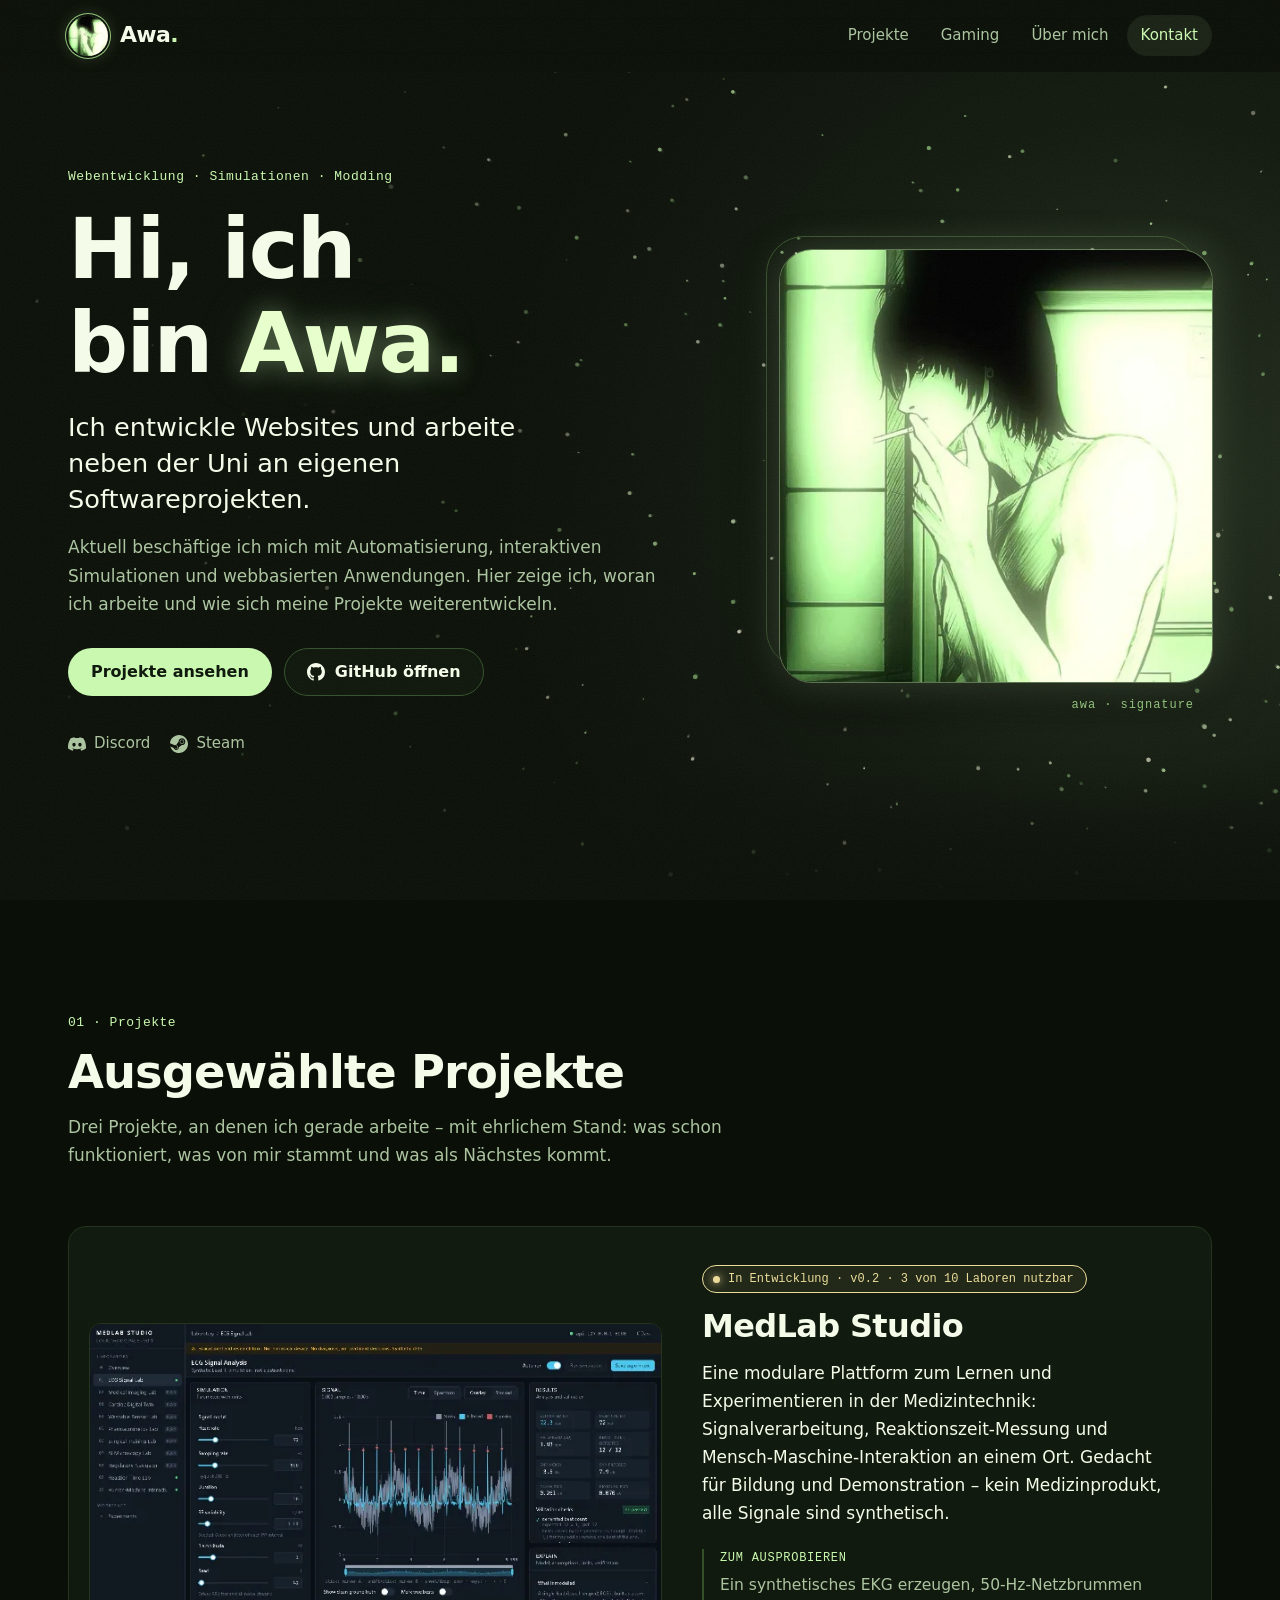
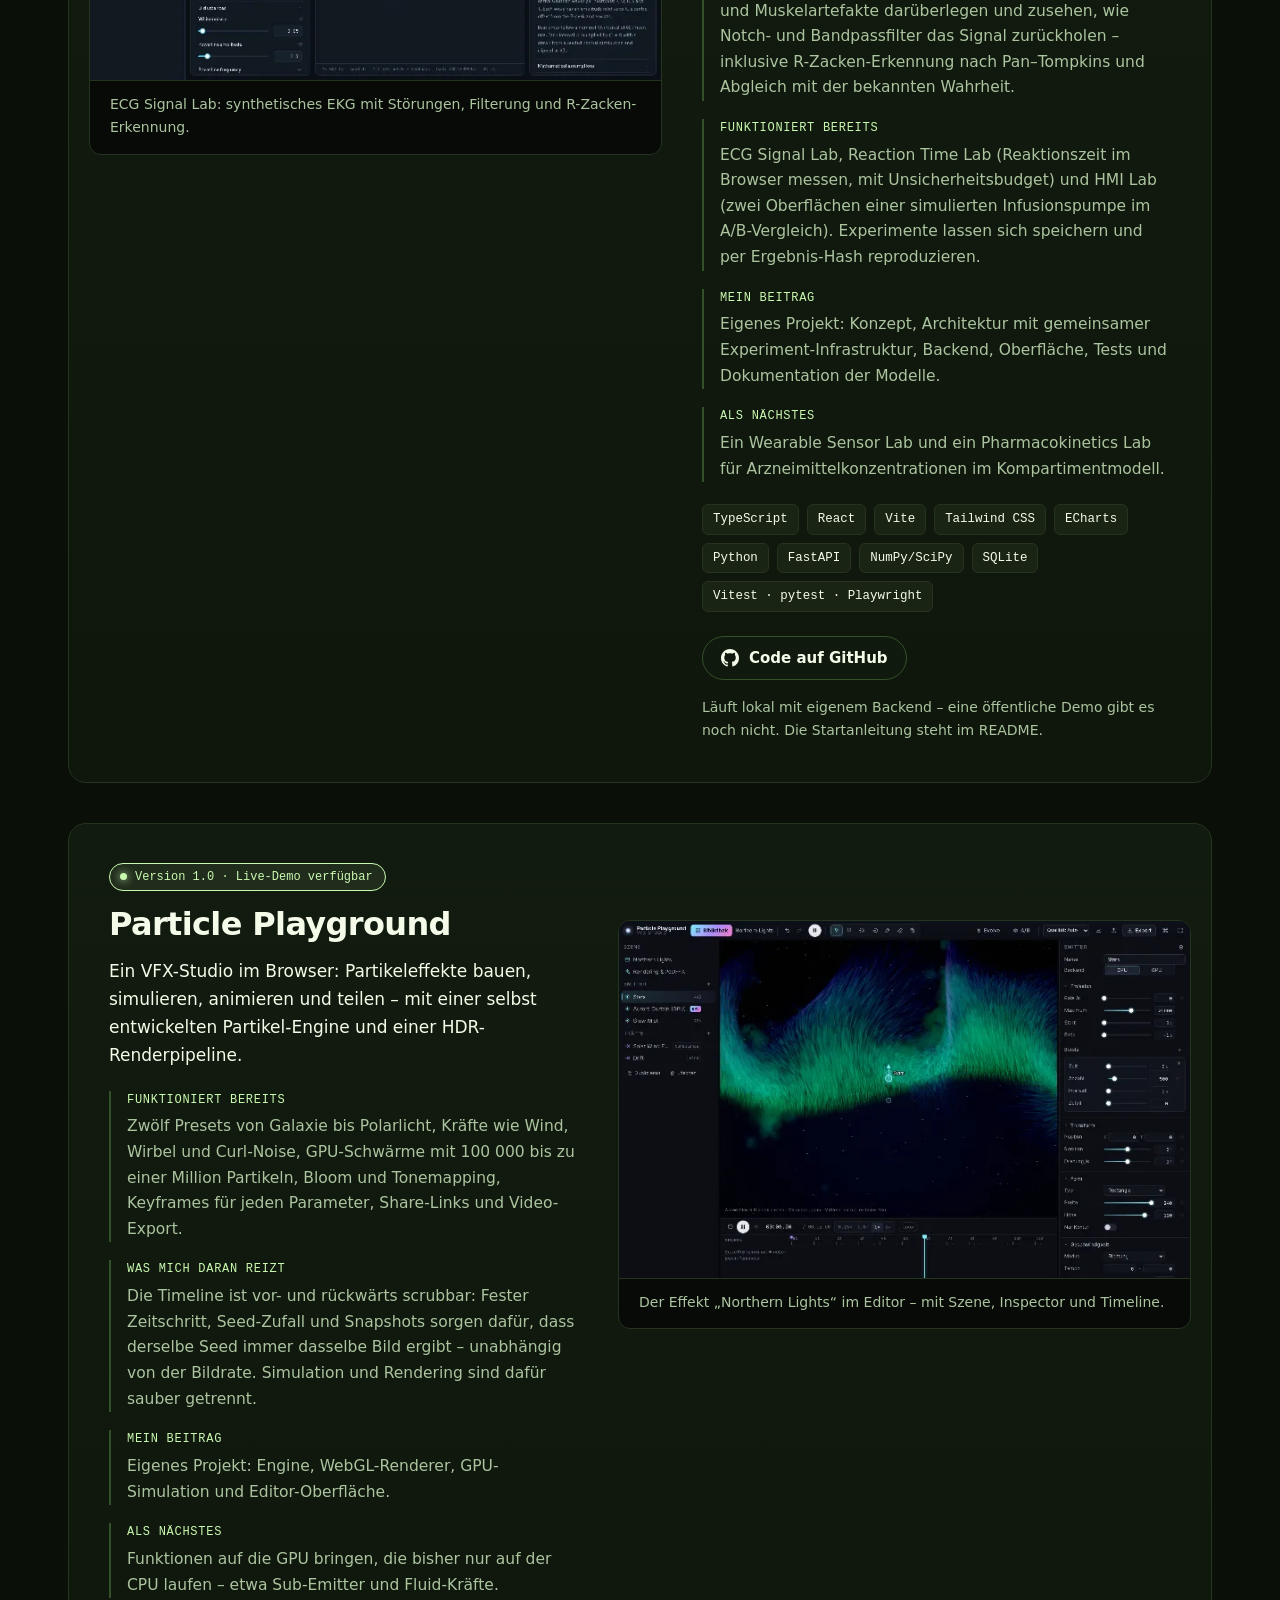
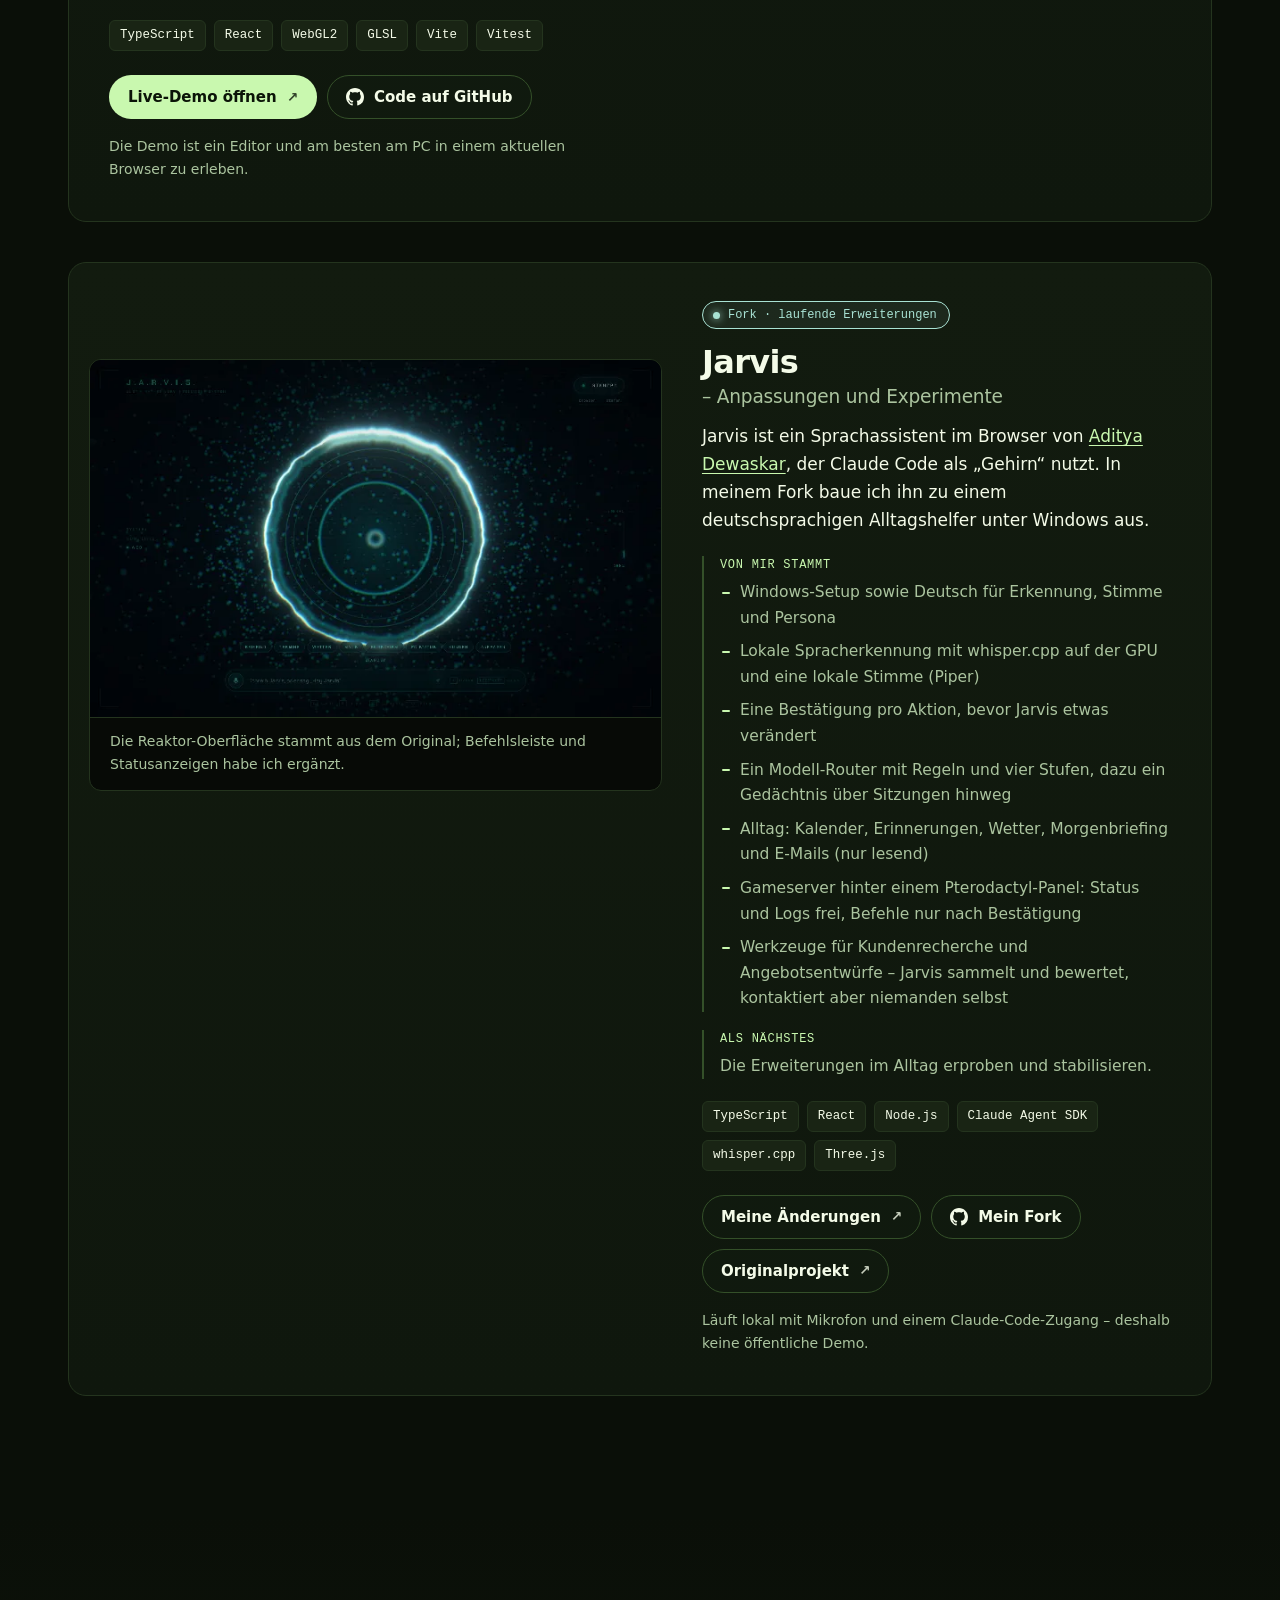
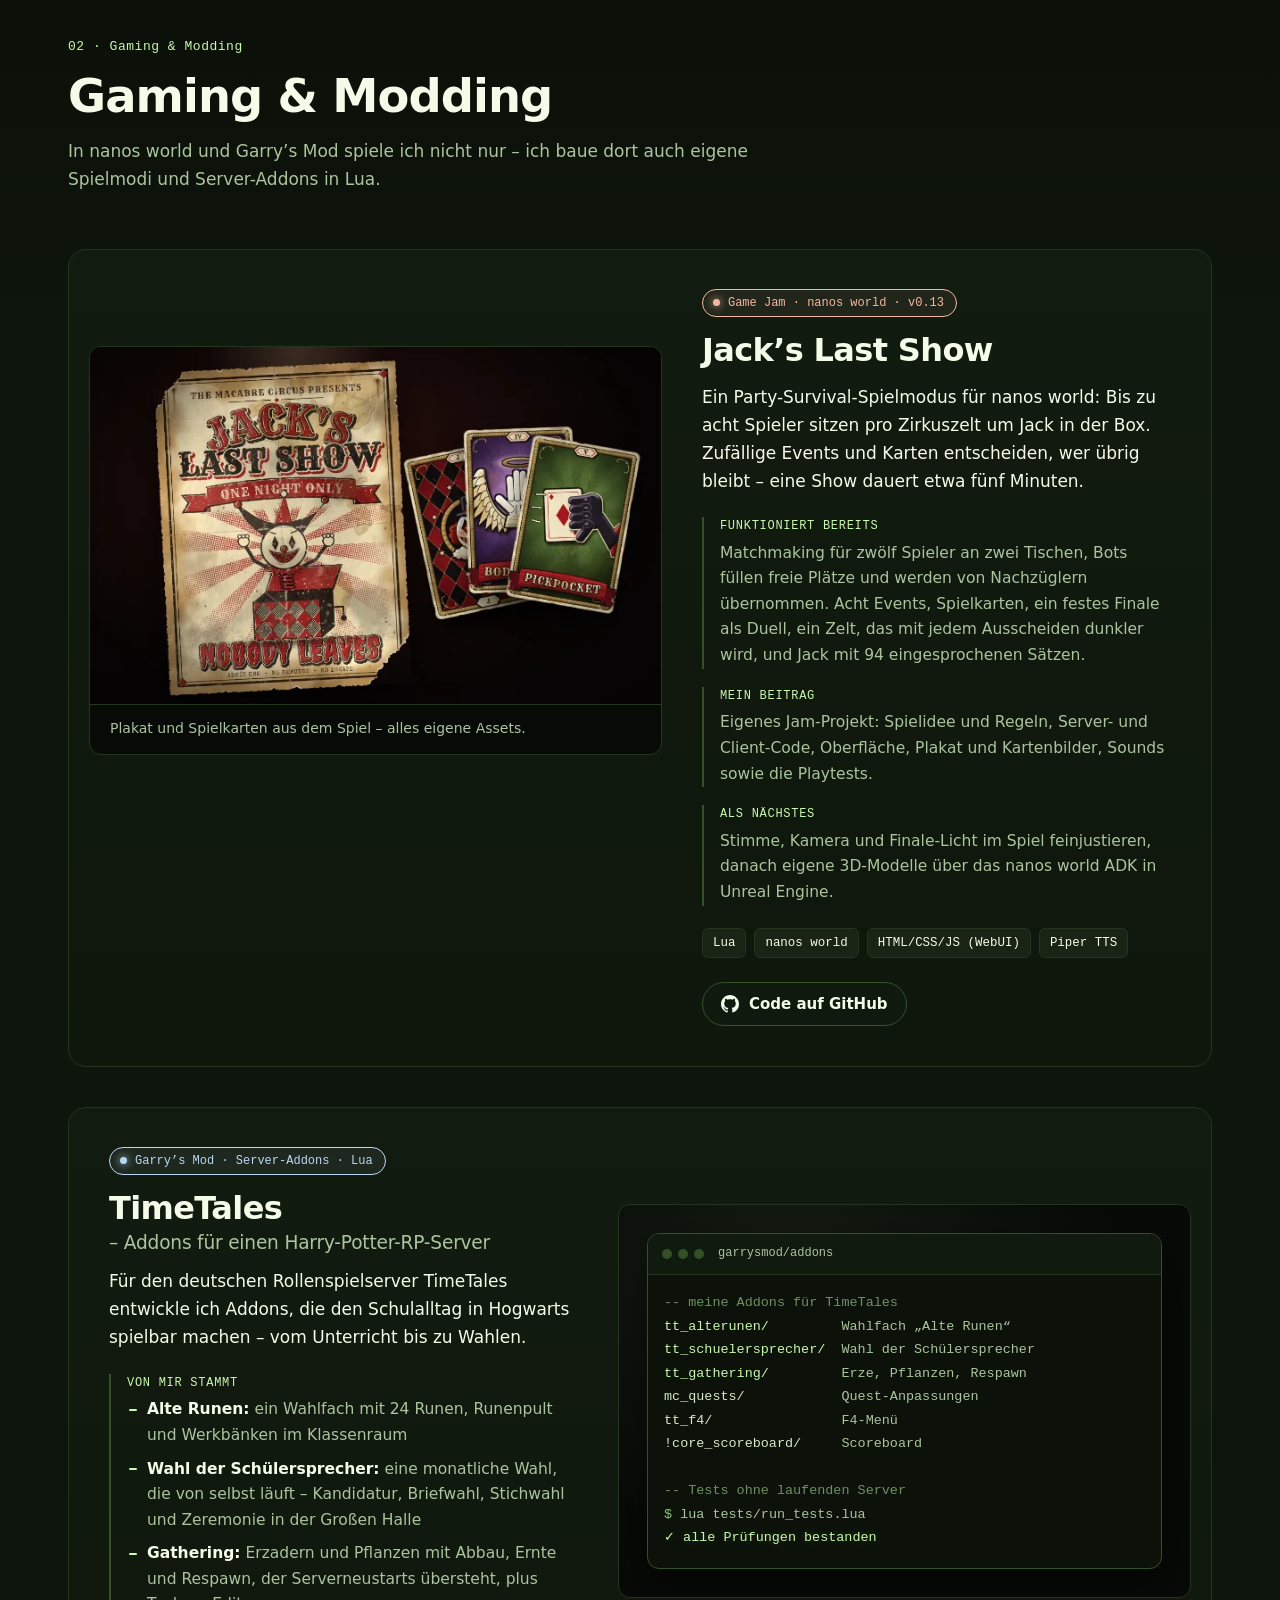
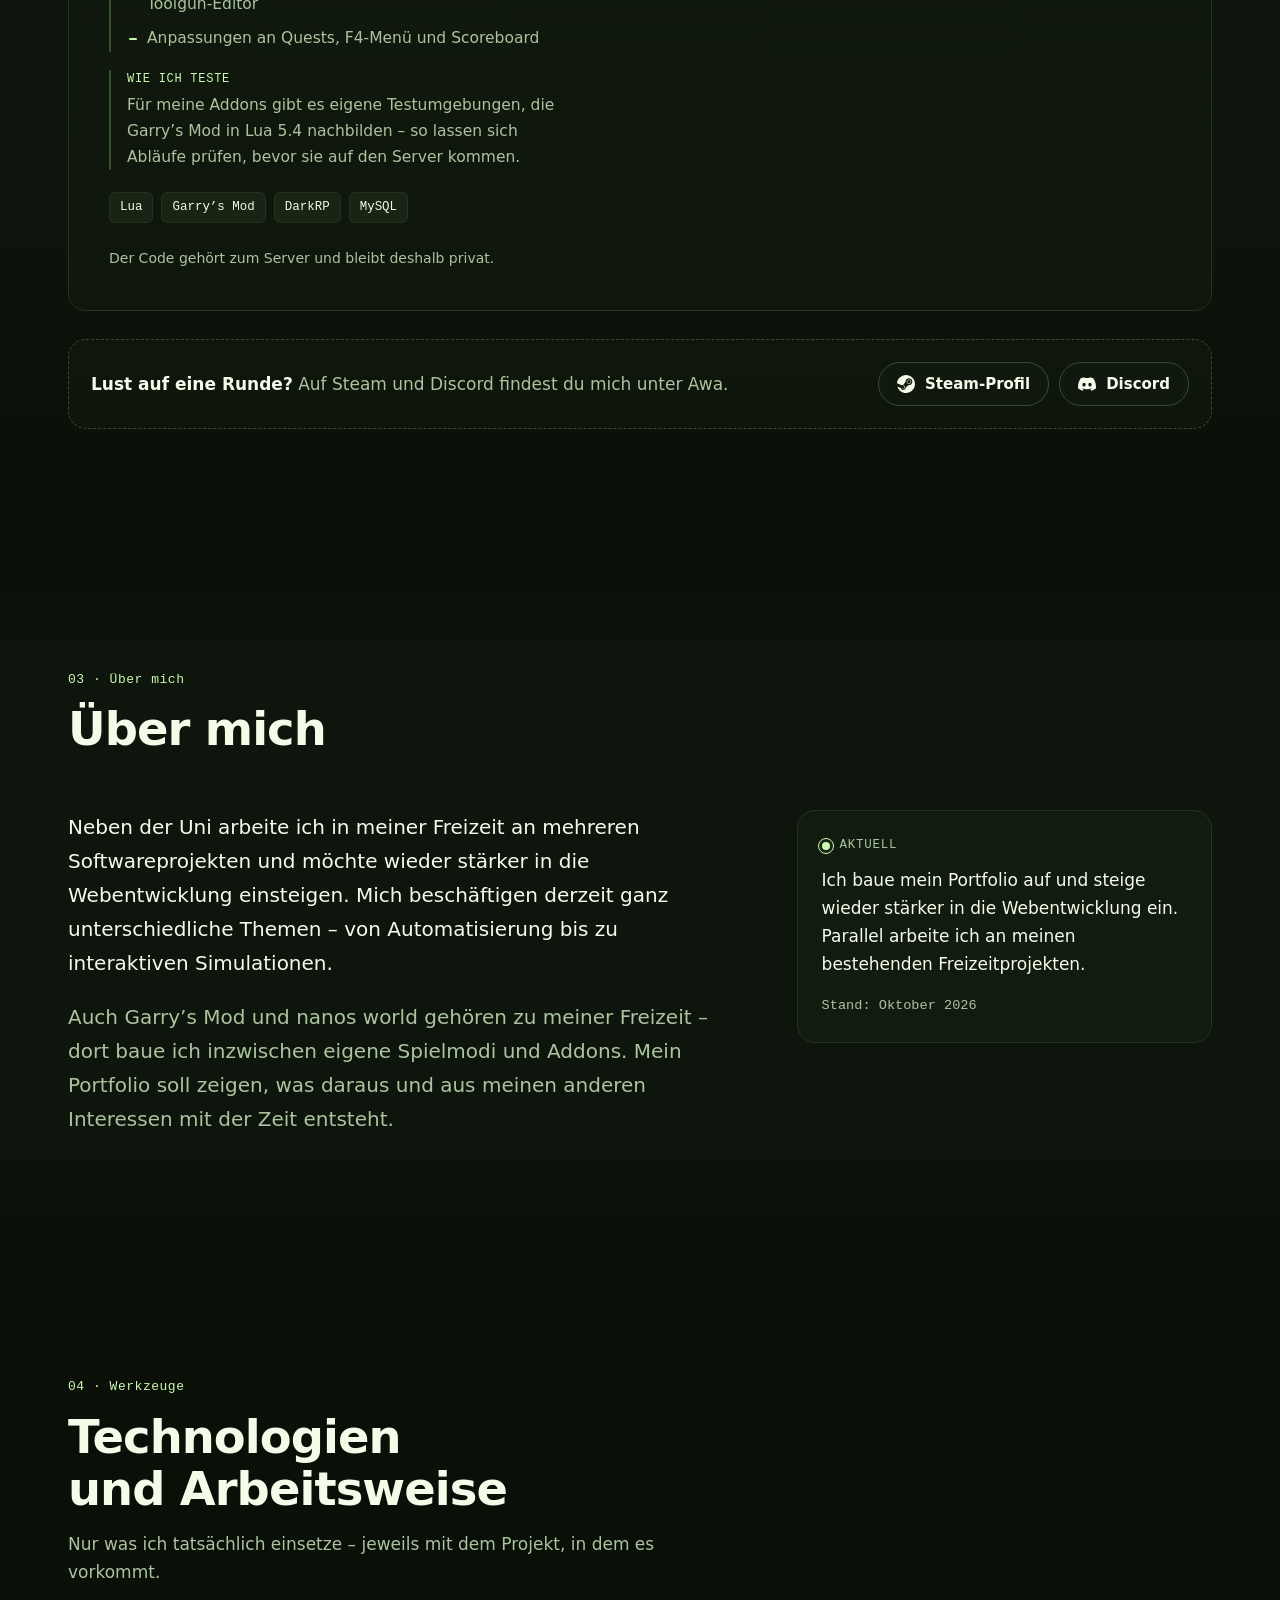
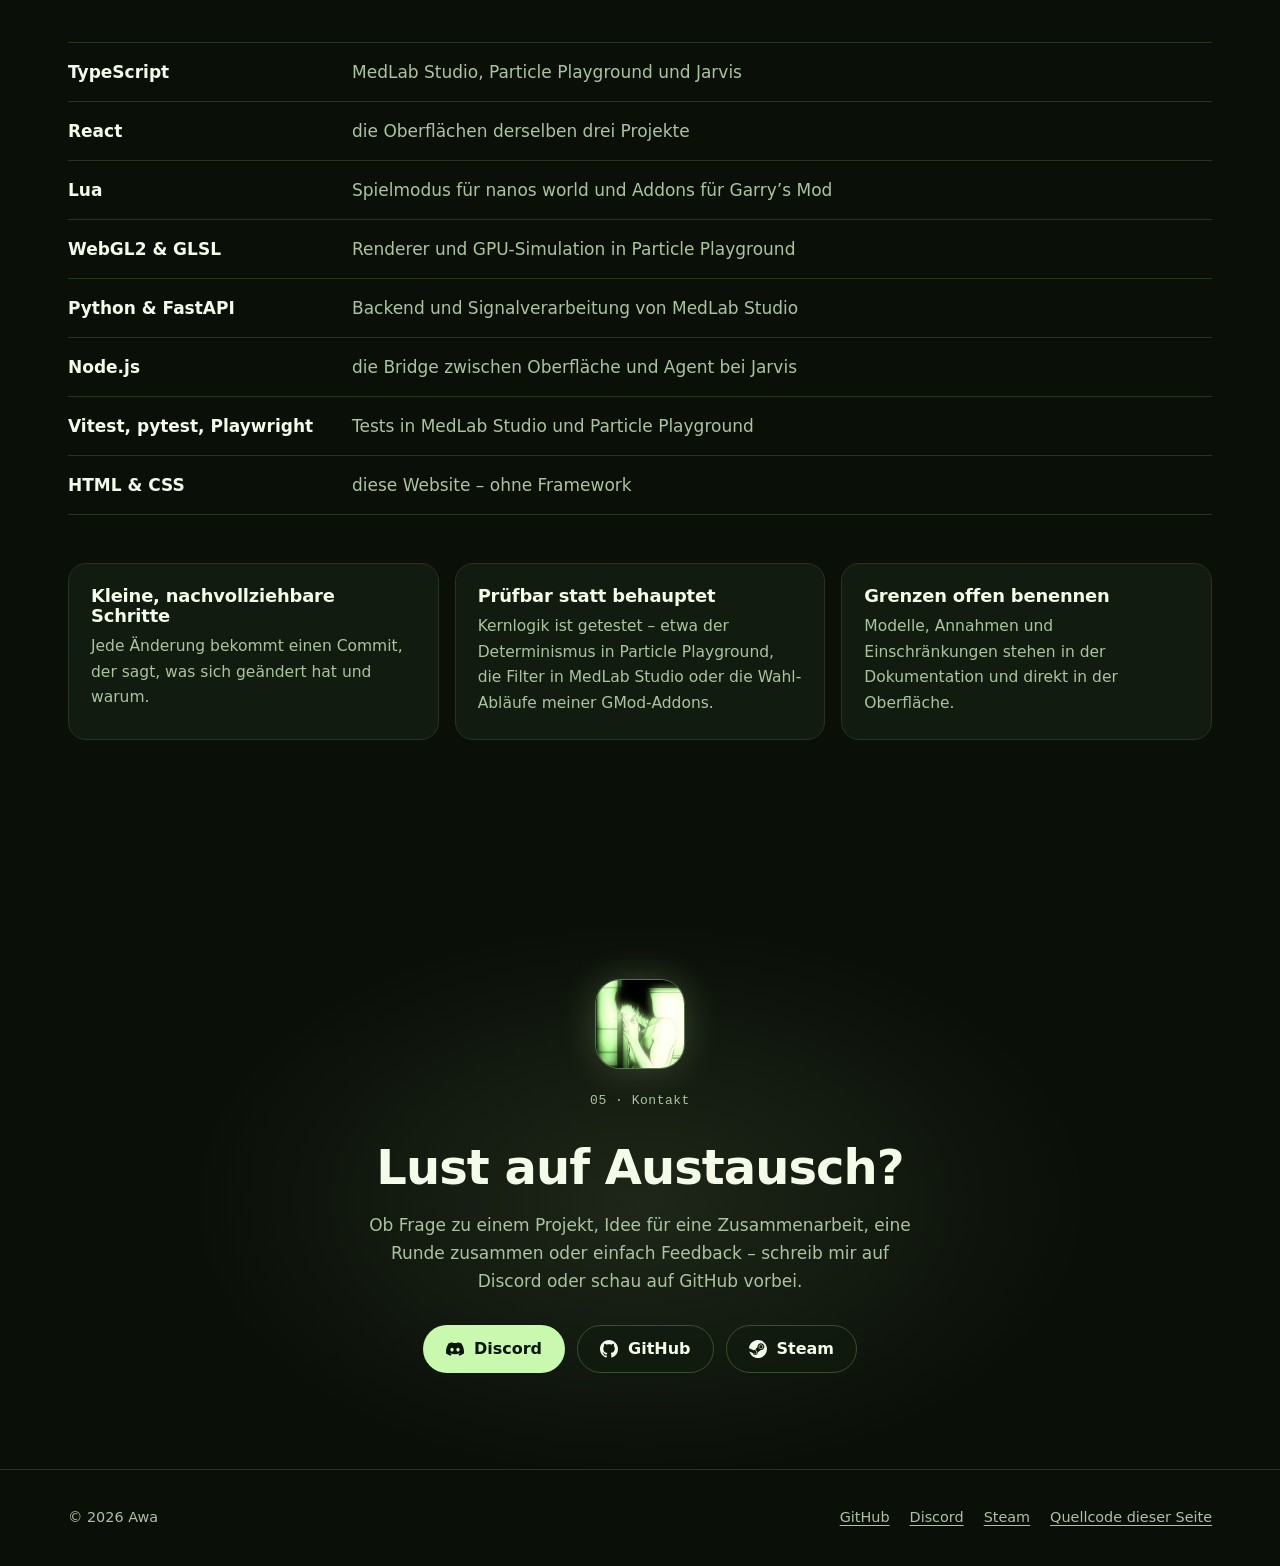
==== index.html @ c4635e38 "Signature look, gaming section, Discord and Steam, better phone layout - Colors taken from the signa" ====
<!doctype html>
<html lang="de">
<head>
  <meta charset="utf-8">
  <meta name="viewport" content="width=device-width, initial-scale=1, viewport-fit=cover">
  <title>Awa – Webentwicklung, Softwareprojekte und Modding</title>
  <meta name="description" content="Portfolio von Awa: Webentwicklung und eigene Softwareprojekte neben der Uni – MedLab Studio, Particle Playground, Jarvis sowie Spielmodi und Addons für nanos world und Garry’s Mod.">
  <meta name="theme-color" content="#0a0f08">
  <meta name="color-scheme" content="dark">
  <link rel="canonical" href="https://awa0174.github.io/">
  <link rel="icon" href="assets/img/favicon-64.png" type="image/png">
  <link rel="apple-touch-icon" href="assets/img/apple-touch-icon.png">

  <meta property="og:type" content="website">
  <meta property="og:locale" content="de_DE">
  <meta property="og:site_name" content="Awa">
  <meta property="og:title" content="Awa – Webentwicklung, Softwareprojekte und Modding">
  <meta property="og:description" content="Woran ich arbeite und wie sich meine Projekte weiterentwickeln: MedLab Studio, Particle Playground, Jarvis und eigene Spielmodi.">
  <meta property="og:url" content="https://awa0174.github.io/">
  <meta property="og:image" content="https://awa0174.github.io/assets/img/og-image.png">
  <meta property="og:image:width" content="1200">
  <meta property="og:image:height" content="630">
  <meta property="og:image:alt" content="Awas Signaturbild in hellem Grün neben der Wortmarke „Awa.“">
  <meta name="twitter:card" content="summary_large_image">

  <link rel="preload" as="image" href="assets/img/awa-480.webp" type="image/webp">
  <link rel="stylesheet" href="css/style.css">
  <script>document.documentElement.classList.add('js')</script>
  <script src="js/main.js" defer></script>
</head>
<body>
  <a class="skip-link" href="#inhalt">Zum Inhalt springen</a>

  <!-- Wiederverwendete Symbole -->
  <svg width="0" height="0" style="position:absolute" aria-hidden="true">
    <symbol id="i-github" viewBox="0 0 16 16"><path fill="currentColor" d="M8 0C3.58 0 0 3.58 0 8c0 3.54 2.29 6.53 5.47 7.59.4.07.55-.17.55-.38 0-.19-.01-.82-.01-1.49-2.01.37-2.53-.49-2.69-.94-.09-.23-.48-.94-.82-1.13-.28-.15-.68-.52-.01-.53.63-.01 1.08.58 1.23.82.72 1.21 1.87.87 2.33.66.07-.52.28-.87.51-1.07-1.78-.2-3.64-.89-3.64-3.95 0-.87.31-1.59.82-2.15-.08-.2-.36-1.02.08-2.12 0 0 .67-.21 2.2.82.64-.18 1.32-.27 2-.27.68 0 1.36.09 2 .27 1.53-1.04 2.2-.82 2.2-.82.44 1.1.16 1.92.08 2.12.51.56.82 1.27.82 2.15 0 3.07-1.87 3.75-3.65 3.95.29.25.54.73.54 1.48 0 1.07-.01 1.93-.01 2.2 0 .21.15.46.55.38A8.01 8.01 0 0 0 16 8c0-4.42-3.58-8-8-8Z"/></symbol>
    <symbol id="i-discord" viewBox="0 0 24 24"><path fill="currentColor" d="M20.317 4.37a19.79 19.79 0 0 0-4.885-1.515.074.074 0 0 0-.079.037c-.21.375-.444.865-.608 1.25a18.27 18.27 0 0 0-5.487 0 12.64 12.64 0 0 0-.617-1.25.077.077 0 0 0-.079-.037A19.74 19.74 0 0 0 3.677 4.37a.07.07 0 0 0-.032.027C.533 9.046-.32 13.58.099 18.057a.082.082 0 0 0 .031.057 19.9 19.9 0 0 0 5.993 3.03.078.078 0 0 0 .084-.028c.462-.63.874-1.295 1.226-1.994a.076.076 0 0 0-.041-.106 13.1 13.1 0 0 1-1.872-.892.077.077 0 0 1-.008-.128c.126-.094.252-.192.372-.291a.074.074 0 0 1 .078-.01c3.928 1.793 8.18 1.793 12.062 0a.074.074 0 0 1 .078.01c.12.098.246.198.373.292a.077.077 0 0 1-.006.127 12.3 12.3 0 0 1-1.873.892.077.077 0 0 0-.041.107c.36.698.772 1.362 1.225 1.993a.076.076 0 0 0 .084.028 19.84 19.84 0 0 0 6.002-3.03.077.077 0 0 0 .032-.054c.5-5.177-.838-9.674-3.549-13.66a.061.061 0 0 0-.031-.03ZM8.02 15.33c-1.183 0-2.157-1.085-2.157-2.419 0-1.333.956-2.419 2.157-2.419 1.21 0 2.176 1.096 2.157 2.42 0 1.333-.956 2.418-2.157 2.418Zm7.975 0c-1.183 0-2.157-1.085-2.157-2.419 0-1.333.955-2.419 2.157-2.419 1.21 0 2.176 1.096 2.157 2.42 0 1.333-.946 2.418-2.157 2.418Z"/></symbol>
    <symbol id="i-steam" viewBox="0 0 24 24"><path fill="currentColor" d="M11.979 0C5.678 0 .511 4.86.022 11.037l6.432 2.658a3.387 3.387 0 0 1 1.912-.59c.063 0 .125.004.188.006l2.861-4.142V8.91c0-2.495 2.028-4.524 4.524-4.524 2.494 0 4.524 2.031 4.524 4.527s-2.03 4.525-4.524 4.525h-.105l-4.076 2.911c0 .052.004.105.004.159 0 1.875-1.515 3.396-3.39 3.396-1.635 0-3.016-1.173-3.331-2.727L.436 15.27C1.862 20.307 6.486 24 11.979 24c6.627 0 11.999-5.373 11.999-12S18.605 0 11.979 0ZM7.54 18.21l-1.473-.61c.262.543.714.999 1.314 1.25 1.297.539 2.793-.076 3.332-1.375.263-.63.264-1.319.005-1.949s-.75-1.121-1.377-1.383c-.624-.26-1.29-.249-1.878-.03l1.523.63c.956.4 1.409 1.5 1.009 2.455-.397.957-1.497 1.41-2.454 1.012H7.54Zm11.415-9.303c0-1.662-1.353-3.015-3.015-3.015-1.665 0-3.015 1.353-3.015 3.015 0 1.665 1.35 3.015 3.015 3.015 1.663 0 3.015-1.35 3.015-3.015Zm-5.273-.005c0-1.252 1.013-2.266 2.265-2.266 1.249 0 2.266 1.014 2.266 2.266 0 1.251-1.017 2.265-2.266 2.265-1.253 0-2.265-1.014-2.265-2.265Z"/></symbol>
  </svg>

  <header class="site-header">
    <div class="container site-header__inner">
      <a class="brand" href="#top" aria-label="Awa – zum Seitenanfang">
        <img class="brand__avatar" src="assets/img/awa-96.webp" width="40" height="40" alt="">
        <span class="brand__name">Awa<span class="dot" aria-hidden="true">.</span></span>
      </a>
      <button class="nav-toggle" type="button" aria-expanded="false" aria-controls="hauptnavigation">
        <span class="nav-toggle__bars" aria-hidden="true"></span>
        <span class="nav-toggle__label">Menü</span>
      </button>
      <nav id="hauptnavigation" class="site-nav" aria-label="Hauptnavigation">
        <ul class="nav">
          <li><a href="#projekte">Projekte</a></li>
          <li><a href="#gaming">Gaming</a></li>
          <li><a href="#ueber-mich">Über mich</a></li>
          <li><a href="#kontakt">Kontakt</a></li>
        </ul>
      </nav>
    </div>
  </header>

  <main id="inhalt">
    <!-- Einstieg -->
    <section class="hero" id="top" aria-labelledby="hero-title">
      <canvas class="hero__particles" aria-hidden="true"></canvas>
      <div class="container hero__inner">
        <figure class="hero__portrait">
          <img src="assets/img/awa-480.webp"
               srcset="assets/img/awa-192.webp 192w, assets/img/awa-480.webp 480w, assets/img/awa-900.webp 900w"
               sizes="(min-width: 960px) 440px, 120px"
               width="480" height="480" fetchpriority="high"
               alt="Awas Signaturbild: eine gezeichnete Figur mit dunklem Haar in hellem, grünem Licht am Fenster.">
        </figure>
        <div class="hero__copy">
          <p class="eyebrow">Webentwicklung · Simulationen · Modding</p>
          <h1 id="hero-title">Hi, ich bin <span class="glow">Awa.</span></h1>
          <p class="hero__lead">Ich entwickle Websites und arbeite neben der Uni an eigenen Softwareprojekten.</p>
          <p class="hero__text">Aktuell beschäftige ich mich mit Automatisierung, interaktiven Simulationen und webbasierten Anwendungen. Hier zeige ich, woran ich arbeite und wie sich meine Projekte weiterentwickeln.</p>
          <div class="hero__actions">
            <a class="btn btn--primary" href="#projekte">Projekte ansehen</a>
            <a class="btn btn--ghost" href="https://github.com/Awa0174"><svg class="icon" aria-hidden="true"><use href="#i-github"/></svg>GitHub öffnen</a>
          </div>
          <ul class="socials" aria-label="Awa im Netz">
            <li><a href="https://discord.com/users/972555021814202468"><svg class="icon" aria-hidden="true"><use href="#i-discord"/></svg>Discord</a></li>
            <li><a href="https://steamcommunity.com/id/-Awa/"><svg class="icon" aria-hidden="true"><use href="#i-steam"/></svg>Steam</a></li>
          </ul>
        </div>
      </div>
    </section>

    <!-- Ausgewählte Projekte
         Jedes Projekt ist ein <article class="project">-Block mit gleichem Aufbau:
         Bild, Status, Name, Kurzbeschreibung, Details (dl), Technologien, Links.
         Für ein neues Projekt einen Block kopieren und die Inhalte ersetzen. -->
    <section class="section" id="projekte" aria-labelledby="projekte-title">
      <div class="container">
        <header class="section__head">
          <p class="eyebrow">01 · Projekte</p>
          <h2 id="projekte-title">Ausgewählte Projekte</h2>
          <p class="section__intro">Drei Projekte, an denen ich gerade arbeite – mit ehrlichem Stand: was schon funktioniert, was von mir stammt und was als Nächstes kommt.</p>
        </header>

        <div class="projects">
          <!-- MedLab Studio -->
          <article class="project reveal" id="medlab-studio" aria-labelledby="p-medlab">
            <figure class="project__media">
              <img src="assets/img/medlab-ecg-1200.webp"
                   srcset="assets/img/medlab-ecg-640.webp 640w, assets/img/medlab-ecg-1200.webp 1200w"
                   sizes="(min-width: 960px) 580px, calc(100vw - 32px)"
                   width="1200" height="750" loading="lazy" decoding="async"
                   alt="Das ECG Signal Lab von MedLab Studio: links Regler für Herzfrequenz, Abtastrate und Störungen, in der Mitte ein verrauschtes und ein gefiltertes EKG mit markierten R-Zacken, rechts Messergebnisse und Validierungsprüfungen.">
              <figcaption>ECG Signal Lab: synthetisches EKG mit Störungen, Filterung und R-Zacken-Erkennung.</figcaption>
            </figure>
            <div class="project__body">
              <p class="status status--wip"><span class="status__dot" aria-hidden="true"></span>In Entwicklung · v0.2 · 3 von 10 Laboren nutzbar</p>
              <h3 id="p-medlab">MedLab Studio</h3>
              <p class="project__lead">Eine modulare Plattform zum Lernen und Experimentieren in der Medizintechnik: Signalverarbeitung, Reaktionszeit-Messung und Mensch-Maschine-Interaktion an einem Ort. Gedacht für Bildung und Demonstration – kein Medizinprodukt, alle Signale sind synthetisch.</p>
              <div class="more" id="more-medlab">
                <dl class="facts">
                  <div class="facts__item">
                    <dt>Zum Ausprobieren</dt>
                    <dd>Ein synthetisches EKG erzeugen, 50-Hz-Netzbrummen und Muskelartefakte darüberlegen und zusehen, wie Notch- und Bandpassfilter das Signal zurückholen – inklusive R-Zacken-Erkennung nach Pan–Tompkins und Abgleich mit der bekannten Wahrheit.</dd>
                  </div>
                  <div class="facts__item">
                    <dt>Funktioniert bereits</dt>
                    <dd>ECG Signal Lab, Reaction Time Lab (Reaktionszeit im Browser messen, mit Unsicherheitsbudget) und HMI Lab (zwei Oberflächen einer simulierten Infusionspumpe im A/B-Vergleich). Experimente lassen sich speichern und per Ergebnis-Hash reproduzieren.</dd>
                  </div>
                  <div class="facts__item">
                    <dt>Mein Beitrag</dt>
                    <dd>Eigenes Projekt: Konzept, Architektur mit gemeinsamer Experiment-Infrastruktur, Backend, Oberfläche, Tests und Dokumentation der Modelle.</dd>
                  </div>
                  <div class="facts__item">
                    <dt>Als Nächstes</dt>
                    <dd>Ein Wearable Sensor Lab und ein Pharmacokinetics Lab für Arzneimittelkonzentrationen im Kompartimentmodell.</dd>
                  </div>
                </dl>
              </div>
              <button class="more-toggle" type="button" aria-expanded="true" aria-controls="more-medlab">Details</button>
              <ul class="tags" aria-label="Eingesetzte Technologien">
                <li>TypeScript</li><li>React</li><li>Vite</li><li>Tailwind CSS</li><li>ECharts</li><li>Python</li><li>FastAPI</li><li>NumPy/SciPy</li><li>SQLite</li><li>Vitest · pytest · Playwright</li>
              </ul>
              <div class="project__links">
                <a class="btn btn--ghost btn--sm" href="https://github.com/Awa0174/MedLab-Studio"><svg class="icon" aria-hidden="true"><use href="#i-github"/></svg>Code auf GitHub</a>
              </div>
              <p class="project__note">Läuft lokal mit eigenem Backend – eine öffentliche Demo gibt es noch nicht. Die Startanleitung steht im README.</p>
            </div>
          </article>

          <!-- Particle Playground -->
          <article class="project reveal" id="particle-playground" aria-labelledby="p-particle">
            <figure class="project__media">
              <img src="assets/img/particle-northern-1200.webp"
                   srcset="assets/img/particle-northern-640.webp 640w, assets/img/particle-northern-1200.webp 1200w"
                   sizes="(min-width: 960px) 580px, calc(100vw - 32px)"
                   width="1200" height="750" loading="lazy" decoding="async"
                   alt="Der Editor von Particle Playground mit dem Effekt „Northern Lights“: ein grünes, bewegtes Polarlicht aus Partikeln, links Szene und Emitter, rechts Regler für Emission und Farbe, unten die Timeline.">
              <figcaption>Der Effekt „Northern Lights“ im Editor – mit Szene, Inspector und Timeline.</figcaption>
            </figure>
            <div class="project__body">
              <p class="status status--live"><span class="status__dot" aria-hidden="true"></span>Version 1.0 · Live-Demo verfügbar</p>
              <h3 id="p-particle">Particle Playground</h3>
              <p class="project__lead">Ein VFX-Studio im Browser: Partikeleffekte bauen, simulieren, animieren und teilen – mit einer selbst entwickelten Partikel-Engine und einer HDR-Renderpipeline.</p>
              <div class="more" id="more-particle">
                <dl class="facts">
                  <div class="facts__item">
                    <dt>Funktioniert bereits</dt>
                    <dd>Zwölf Presets von Galaxie bis Polarlicht, Kräfte wie Wind, Wirbel und Curl-Noise, GPU-Schwärme mit 100 000 bis zu einer Million Partikeln, Bloom und Tonemapping, Keyframes für jeden Parameter, Share-Links und Video-Export.</dd>
                  </div>
                  <div class="facts__item">
                    <dt>Was mich daran reizt</dt>
                    <dd>Die Timeline ist vor- und rückwärts scrubbar: Fester Zeitschritt, Seed-Zufall und Snapshots sorgen dafür, dass derselbe Seed immer dasselbe Bild ergibt – unabhängig von der Bildrate. Simulation und Rendering sind dafür sauber getrennt.</dd>
                  </div>
                  <div class="facts__item">
                    <dt>Mein Beitrag</dt>
                    <dd>Eigenes Projekt: Engine, WebGL-Renderer, GPU-Simulation und Editor-Oberfläche.</dd>
                  </div>
                  <div class="facts__item">
                    <dt>Als Nächstes</dt>
                    <dd>Funktionen auf die GPU bringen, die bisher nur auf der CPU laufen – etwa Sub-Emitter und Fluid-Kräfte.</dd>
                  </div>
                </dl>
              </div>
              <button class="more-toggle" type="button" aria-expanded="true" aria-controls="more-particle">Details</button>
              <ul class="tags" aria-label="Eingesetzte Technologien">
                <li>TypeScript</li><li>React</li><li>WebGL2</li><li>GLSL</li><li>Vite</li><li>Vitest</li>
              </ul>
              <div class="project__links">
                <a class="btn btn--primary btn--sm" href="https://awa0174.github.io/Particle-Playground/">Live-Demo öffnen<span class="arrow" aria-hidden="true">↗</span></a>
                <a class="btn btn--ghost btn--sm" href="https://github.com/Awa0174/Particle-Playground"><svg class="icon" aria-hidden="true"><use href="#i-github"/></svg>Code auf GitHub</a>
              </div>
              <p class="project__note">Die Demo ist ein Editor und am besten am PC in einem aktuellen Browser zu erleben.</p>
            </div>
          </article>

          <!-- Jarvis -->
          <article class="project reveal" id="jarvis" aria-labelledby="p-jarvis">
            <figure class="project__media">
              <img src="assets/img/jarvis-boot-1200.webp"
                   srcset="assets/img/jarvis-boot-640.webp 640w, assets/img/jarvis-boot-1200.webp 1200w"
                   sizes="(min-width: 960px) 580px, calc(100vw - 32px)"
                   width="1200" height="750" loading="lazy" decoding="async"
                   alt="Die Oberfläche von Jarvis im Standby: ein leuchtender, türkisfarbener Ring in einem Partikelfeld, darunter eine Befehlsleiste mit Schaltflächen und ein Eingabefeld.">
              <figcaption>Die Reaktor-Oberfläche stammt aus dem Original; Befehlsleiste und Statusanzeigen habe ich ergänzt.</figcaption>
            </figure>
            <div class="project__body">
              <p class="status status--fork"><span class="status__dot" aria-hidden="true"></span>Fork · laufende Erweiterungen</p>
              <h3 id="p-jarvis">Jarvis <span class="h3-sub">– Anpassungen und Experimente</span></h3>
              <p class="project__lead">Jarvis ist ein Sprachassistent im Browser von <a href="https://github.com/adewaskar/jarvis">Aditya Dewaskar</a>, der Claude Code als „Gehirn“ nutzt. In meinem Fork baue ich ihn zu einem deutschsprachigen Alltagshelfer unter Windows aus.</p>
              <div class="more" id="more-jarvis">
                <dl class="facts">
                  <div class="facts__item">
                    <dt>Von mir stammt</dt>
                    <dd>
                      <ul class="ticks">
                        <li>Windows-Setup sowie Deutsch für Erkennung, Stimme und Persona</li>
                        <li>Lokale Spracherkennung mit whisper.cpp auf der GPU und eine lokale Stimme (Piper)</li>
                        <li>Eine Bestätigung pro Aktion, bevor Jarvis etwas verändert</li>
                        <li>Ein Modell-Router mit Regeln und vier Stufen, dazu ein Gedächtnis über Sitzungen hinweg</li>
                        <li>Alltag: Kalender, Erinnerungen, Wetter, Morgenbriefing und E-Mails (nur lesend)</li>
                        <li>Gameserver hinter einem Pterodactyl-Panel: Status und Logs frei, Befehle nur nach Bestätigung</li>
                        <li>Werkzeuge für Kundenrecherche und Angebotsentwürfe – Jarvis sammelt und bewertet, kontaktiert aber niemanden selbst</li>
                      </ul>
                    </dd>
                  </div>
                  <div class="facts__item">
                    <dt>Als Nächstes</dt>
                    <dd>Die Erweiterungen im Alltag erproben und stabilisieren.</dd>
                  </div>
                </dl>
              </div>
              <button class="more-toggle" type="button" aria-expanded="true" aria-controls="more-jarvis">Details</button>
              <ul class="tags" aria-label="Eingesetzte Technologien">
                <li>TypeScript</li><li>React</li><li>Node.js</li><li>Claude Agent SDK</li><li>whisper.cpp</li><li>Three.js</li>
              </ul>
              <div class="project__links">
                <a class="btn btn--ghost btn--sm" href="https://github.com/adewaskar/jarvis/compare/main...Awa0174:jarvis:feat/windows-setup">Meine Änderungen<span class="arrow" aria-hidden="true">↗</span></a>
                <a class="btn btn--ghost btn--sm" href="https://github.com/Awa0174/jarvis/tree/feat/windows-setup"><svg class="icon" aria-hidden="true"><use href="#i-github"/></svg>Mein Fork</a>
                <a class="btn btn--ghost btn--sm" href="https://github.com/adewaskar/jarvis">Originalprojekt<span class="arrow" aria-hidden="true">↗</span></a>
              </div>
              <p class="project__note">Läuft lokal mit Mikrofon und einem Claude-Code-Zugang – deshalb keine öffentliche Demo.</p>
            </div>
          </article>
        </div>
      </div>
    </section>

    <!-- Gaming & Modding -->
    <section class="section section--gaming" id="gaming" aria-labelledby="gaming-title">
      <div class="container">
        <header class="section__head">
          <p class="eyebrow">02 · Gaming &amp; Modding</p>
          <h2 id="gaming-title">Gaming &amp; Modding</h2>
          <p class="section__intro">In nanos world und Garry’s Mod spiele ich nicht nur – ich baue dort auch eigene Spielmodi und Server-Addons in Lua.</p>
        </header>

        <div class="projects">
          <!-- Jack's Last Show (nanos world) -->
          <article class="project reveal" id="jacks-last-show" aria-labelledby="p-jack">
            <figure class="project__media">
              <img src="assets/img/jacks-last-show-1200.webp"
                   srcset="assets/img/jacks-last-show-640.webp 640w, assets/img/jacks-last-show-1200.webp 1200w"
                   sizes="(min-width: 960px) 580px, calc(100vw - 32px)"
                   width="1200" height="750" loading="lazy" decoding="async"
                   alt="Plakat „Jack’s Last Show – Nobody Leaves“ mit einem grinsenden Clown im Springteufel-Kasten, daneben drei Spielkarten: Kartenrückseite, „Bodyguard“ und „Pickpocket“.">
              <figcaption>Plakat und Spielkarten aus dem Spiel – alles eigene Assets.</figcaption>
            </figure>
            <div class="project__body">
              <p class="status status--jam"><span class="status__dot" aria-hidden="true"></span>Game Jam · nanos world · v0.13</p>
              <h3 id="p-jack">Jack’s Last Show</h3>
              <p class="project__lead">Ein Party-Survival-Spielmodus für nanos world: Bis zu acht Spieler sitzen pro Zirkuszelt um Jack in der Box. Zufällige Events und Karten entscheiden, wer übrig bleibt – eine Show dauert etwa fünf Minuten.</p>
              <div class="more" id="more-jack">
                <dl class="facts">
                  <div class="facts__item">
                    <dt>Funktioniert bereits</dt>
                    <dd>Matchmaking für zwölf Spieler an zwei Tischen, Bots füllen freie Plätze und werden von Nachzüglern übernommen. Acht Events, Spielkarten, ein festes Finale als Duell, ein Zelt, das mit jedem Ausscheiden dunkler wird, und Jack mit 94 eingesprochenen Sätzen.</dd>
                  </div>
                  <div class="facts__item">
                    <dt>Mein Beitrag</dt>
                    <dd>Eigenes Jam-Projekt: Spielidee und Regeln, Server- und Client-Code, Oberfläche, Plakat und Kartenbilder, Sounds sowie die Playtests.</dd>
                  </div>
                  <div class="facts__item">
                    <dt>Als Nächstes</dt>
                    <dd>Stimme, Kamera und Finale-Licht im Spiel feinjustieren, danach eigene 3D-Modelle über das nanos world ADK in Unreal Engine.</dd>
                  </div>
                </dl>
              </div>
              <button class="more-toggle" type="button" aria-expanded="true" aria-controls="more-jack">Details</button>
              <ul class="tags" aria-label="Eingesetzte Technologien">
                <li>Lua</li><li>nanos world</li><li>HTML/CSS/JS (WebUI)</li><li>Piper TTS</li>
              </ul>
              <div class="project__links">
                <a class="btn btn--ghost btn--sm" href="https://github.com/Awa0174/NanosworldgameJam"><svg class="icon" aria-hidden="true"><use href="#i-github"/></svg>Code auf GitHub</a>
              </div>
            </div>
          </article>

          <!-- TimeTales (Garry's Mod) -->
          <article class="project project--text reveal" id="timetales" aria-labelledby="p-timetales">
            <div class="project__media project__media--code" aria-hidden="true">
              <div class="codewin">
                <div class="codewin__bar"><span></span><span></span><span></span><em>garrysmod/addons</em></div>
                <pre class="codewin__body"><span class="c">-- meine Addons für TimeTales</span>
<span class="k">tt_alterunen/</span><span class="d">         Wahlfach „Alte Runen“</span>
<span class="k">tt_schuelersprecher/</span><span class="d">  Wahl der Schülersprecher</span>
<span class="k">tt_gathering/</span><span class="d">         Erze, Pflanzen, Respawn</span>
<span class="m">mc_quests/</span><span class="d">            Quest-Anpassungen</span>
<span class="m">tt_f4/</span><span class="d">                F4-Menü</span>
<span class="m">!core_scoreboard/</span><span class="d">     Scoreboard</span>

<span class="c">-- Tests ohne laufenden Server</span>
<span class="p">$</span> lua tests/run_tests.lua
<span class="ok">✓ alle Prüfungen bestanden</span></pre>
              </div>
            </div>
            <div class="project__body">
              <p class="status status--gmod"><span class="status__dot" aria-hidden="true"></span>Garry’s Mod · Server-Addons · Lua</p>
              <h3 id="p-timetales">TimeTales <span class="h3-sub">– Addons für einen Harry-Potter-RP-Server</span></h3>
              <p class="project__lead">Für den deutschen Rollenspielserver TimeTales entwickle ich Addons, die den Schulalltag in Hogwarts spielbar machen – vom Unterricht bis zu Wahlen.</p>
              <div class="more" id="more-timetales">
                <dl class="facts">
                  <div class="facts__item">
                    <dt>Von mir stammt</dt>
                    <dd>
                      <ul class="ticks">
                        <li><strong>Alte Runen:</strong> ein Wahlfach mit 24 Runen, Runenpult und Werkbänken im Klassenraum</li>
                        <li><strong>Wahl der Schülersprecher:</strong> eine monatliche Wahl, die von selbst läuft – Kandidatur, Briefwahl, Stichwahl und Zeremonie in der Großen Halle</li>
                        <li><strong>Gathering:</strong> Erzadern und Pflanzen mit Abbau, Ernte und Respawn, der Serverneustarts übersteht, plus Toolgun-Editor</li>
                        <li>Anpassungen an Quests, F4-Menü und Scoreboard</li>
                      </ul>
                    </dd>
                  </div>
                  <div class="facts__item">
                    <dt>Wie ich teste</dt>
                    <dd>Für meine Addons gibt es eigene Testumgebungen, die Garry’s Mod in Lua 5.4 nachbilden – so lassen sich Abläufe prüfen, bevor sie auf den Server kommen.</dd>
                  </div>
                </dl>
              </div>
              <button class="more-toggle" type="button" aria-expanded="true" aria-controls="more-timetales">Details</button>
              <ul class="tags" aria-label="Eingesetzte Technologien">
                <li>Lua</li><li>Garry’s Mod</li><li>DarkRP</li><li>MySQL</li>
              </ul>
              <p class="project__note">Der Code gehört zum Server und bleibt deshalb privat.</p>
            </div>
          </article>
        </div>

        <div class="playwith reveal">
          <p><strong>Lust auf eine Runde?</strong> Auf Steam und Discord findest du mich unter Awa.</p>
          <div class="playwith__links">
            <a class="btn btn--ghost btn--sm" href="https://steamcommunity.com/id/-Awa/"><svg class="icon" aria-hidden="true"><use href="#i-steam"/></svg>Steam-Profil</a>
            <a class="btn btn--ghost btn--sm" href="https://discord.com/users/972555021814202468"><svg class="icon" aria-hidden="true"><use href="#i-discord"/></svg>Discord</a>
          </div>
        </div>
      </div>
    </section>

    <!-- Über mich -->
    <section class="section section--alt" id="ueber-mich" aria-labelledby="ueber-title">
      <div class="container about">
        <header class="section__head">
          <p class="eyebrow">03 · Über mich</p>
          <h2 id="ueber-title">Über mich</h2>
        </header>
        <div class="about__text reveal">
          <p>Neben der Uni arbeite ich in meiner Freizeit an mehreren Softwareprojekten und möchte wieder stärker in die Webentwicklung einsteigen. Mich beschäftigen derzeit ganz unterschiedliche Themen – von Automatisierung bis zu interaktiven Simulationen.</p>
          <p>Auch Garry’s Mod und nanos world gehören zu meiner Freizeit – dort baue ich inzwischen eigene Spielmodi und Addons. Mein Portfolio soll zeigen, was daraus und aus meinen anderen Interessen mit der Zeit entsteht.</p>
        </div>

        <aside class="now reveal" aria-labelledby="now-title">
          <p class="now__label"><span class="pulse" aria-hidden="true"></span><span id="now-title">Aktuell</span></p>
          <p>Ich baue mein Portfolio auf und steige wieder stärker in die Webentwicklung ein. Parallel arbeite ich an meinen bestehenden Freizeitprojekten.</p>
          <p class="now__date">Stand: <time datetime="2026-10">Oktober 2026</time></p>
        </aside>
      </div>
    </section>

    <!-- Technologien und Arbeitsweise -->
    <section class="section" id="technologien" aria-labelledby="tech-title">
      <div class="container">
        <header class="section__head">
          <p class="eyebrow">04 · Werkzeuge</p>
          <h2 id="tech-title">Technologien und Arbeitsweise</h2>
          <p class="section__intro">Nur was ich tatsächlich einsetze – jeweils mit dem Projekt, in dem es vorkommt.</p>
        </header>
        <ul class="stack reveal">
          <li><span class="stack__name">TypeScript</span><span class="stack__where">MedLab Studio, Particle Playground und Jarvis</span></li>
          <li><span class="stack__name">React</span><span class="stack__where">die Oberflächen derselben drei Projekte</span></li>
          <li><span class="stack__name">Lua</span><span class="stack__where">Spielmodus für nanos world und Addons für Garry’s Mod</span></li>
          <li><span class="stack__name">WebGL2 &amp; GLSL</span><span class="stack__where">Renderer und GPU-Simulation in Particle Playground</span></li>
          <li><span class="stack__name">Python &amp; FastAPI</span><span class="stack__where">Backend und Signalverarbeitung von MedLab Studio</span></li>
          <li><span class="stack__name">Node.js</span><span class="stack__where">die Bridge zwischen Oberfläche und Agent bei Jarvis</span></li>
          <li><span class="stack__name">Vitest, pytest, Playwright</span><span class="stack__where">Tests in MedLab Studio und Particle Playground</span></li>
          <li><span class="stack__name">HTML &amp; CSS</span><span class="stack__where">diese Website – ohne Framework</span></li>
        </ul>
        <div class="principles reveal">
          <div class="principle">
            <h3>Kleine, nachvollziehbare Schritte</h3>
            <p>Jede Änderung bekommt einen Commit, der sagt, was sich geändert hat und warum.</p>
          </div>
          <div class="principle">
            <h3>Prüfbar statt behauptet</h3>
            <p>Kernlogik ist getestet – etwa der Determinismus in Particle Playground, die Filter in MedLab Studio oder die Wahl-Abläufe meiner GMod-Addons.</p>
          </div>
          <div class="principle">
            <h3>Grenzen offen benennen</h3>
            <p>Modelle, Annahmen und Einschränkungen stehen in der Dokumentation und direkt in der Oberfläche.</p>
          </div>
        </div>
      </div>
    </section>

    <!-- Kontakt -->
    <section class="section section--contact" id="kontakt" aria-labelledby="kontakt-title">
      <div class="container contact reveal">
        <img class="contact__avatar" src="assets/img/awa-192.webp" width="96" height="96" alt="" loading="lazy">
        <p class="eyebrow">05 · Kontakt</p>
        <h2 id="kontakt-title">Lust auf Austausch?</h2>
        <p>Ob Frage zu einem Projekt, Idee für eine Zusammenarbeit, eine Runde zusammen oder einfach Feedback – schreib mir auf Discord oder schau auf GitHub vorbei.</p>
        <div class="contact__links">
          <a class="btn btn--primary" href="https://discord.com/users/972555021814202468"><svg class="icon" aria-hidden="true"><use href="#i-discord"/></svg>Discord</a>
          <a class="btn btn--ghost" href="https://github.com/Awa0174"><svg class="icon" aria-hidden="true"><use href="#i-github"/></svg>GitHub</a>
          <a class="btn btn--ghost" href="https://steamcommunity.com/id/-Awa/"><svg class="icon" aria-hidden="true"><use href="#i-steam"/></svg>Steam</a>
        </div>
      </div>
    </section>
  </main>

  <footer class="site-footer">
    <div class="container site-footer__inner">
      <p>© <span data-year>2026</span> Awa</p>
      <ul class="footer-links">
        <li><a href="https://github.com/Awa0174">GitHub</a></li>
        <li><a href="https://discord.com/users/972555021814202468">Discord</a></li>
        <li><a href="https://steamcommunity.com/id/-Awa/">Steam</a></li>
        <li><a href="https://github.com/Awa0174/Awa0174.github.io">Quellcode dieser Seite</a></li>
      </ul>
    </div>
  </footer>
</body>
</html>
---- css/style.css ----
/* ==========================================================================
   Awa – Portfolio
   Farben aus dem Signaturbild: tiefes Grün-Schwarz, leuchtendes Mint,
   Cremeweiß. Dazu weiches Glühen wie überbelichtetes Fensterlicht.
   ========================================================================== */

:root {
  --bg: #0a0f08;
  --bg-2: #0e150c;
  --surface: #121b0f;
  --surface-2: #192414;
  --line: #24341e;
  --line-strong: #345029;
  --text: #f4fbe8;
  --muted: #abc49f;
  --accent: #c9f8af;
  --accent-strong: #e7fecc;
  --accent-deep: #90c27a;
  --accent-ink: #0b1408;
  --accent-soft: rgba(201, 248, 175, 0.08);
  --glow: rgba(201, 248, 175, 0.22);

  --font-sans: "Segoe UI Variable Text", "Segoe UI", system-ui, -apple-system, "Helvetica Neue", Roboto, Arial, sans-serif;
  --font-display: "Segoe UI Variable Display", "Segoe UI", system-ui, -apple-system, "Helvetica Neue", Roboto, Arial, sans-serif;
  --font-mono: ui-monospace, "Cascadia Code", "SF Mono", "JetBrains Mono", Menlo, Consolas, monospace;

  --radius: 18px;
  --radius-sm: 10px;
  --gutter: 16px;
  --header-h: 64px;
  --ease: cubic-bezier(0.2, 0.7, 0.2, 1);
}

@media (min-width: 640px) {
  :root { --gutter: 28px; --header-h: 72px; }
}

/* ---------- Basis ---------- */

*, *::before, *::after { box-sizing: border-box; }

html {
  scroll-behavior: smooth;
  scroll-padding-top: calc(var(--header-h) + 12px);
  -webkit-text-size-adjust: 100%;
  background: var(--bg);
}

body {
  margin: 0;
  background: var(--bg);
  color: var(--text);
  font-family: var(--font-sans);
  font-size: 1rem;
  line-height: 1.65;
  text-rendering: optimizeLegibility;
  -webkit-font-smoothing: antialiased;
  overflow-x: hidden;
}

@media (min-width: 640px) {
  body { font-size: 1.0625rem; }
}

/* Feines Filmkorn über der ganzen Seite – wie im Signaturbild */
body::after {
  content: "";
  position: fixed;
  inset: 0;
  z-index: 200;
  pointer-events: none;
  opacity: 0.05;
  background-image: url("data:image/svg+xml,%3Csvg xmlns='http://www.w3.org/2000/svg' width='160' height='160'%3E%3Cfilter id='n'%3E%3CfeTurbulence type='fractalNoise' baseFrequency='.9' numOctaves='2' stitchTiles='stitch'/%3E%3CfeColorMatrix values='0 0 0 0 1 0 0 0 0 1 0 0 0 0 1 0 0 0 .9 0'/%3E%3C/filter%3E%3Crect width='100%25' height='100%25' filter='url(%23n)'/%3E%3C/svg%3E");
}

img { display: block; max-width: 100%; height: auto; }

h1, h2, h3 {
  font-family: var(--font-display);
  line-height: 1.12;
  letter-spacing: -0.02em;
  margin: 0;
  text-wrap: balance;
}

p { margin: 0 0 1em; }
p:last-child { margin-bottom: 0; }

a {
  color: var(--accent);
  text-decoration-thickness: 1px;
  text-underline-offset: 3px;
}
a:hover { color: var(--accent-strong); }

:focus-visible {
  outline: 2px solid var(--accent);
  outline-offset: 3px;
  border-radius: 6px;
}

::selection { background: var(--accent); color: var(--accent-ink); }

.container {
  width: 100%;
  max-width: 1200px;
  margin-inline: auto;
  padding-inline: max(var(--gutter), env(safe-area-inset-left)) max(var(--gutter), env(safe-area-inset-right));
}

.skip-link {
  position: absolute;
  left: var(--gutter);
  top: -100px;
  z-index: 300;
  padding: 10px 16px;
  background: var(--accent);
  color: var(--accent-ink);
  font-weight: 600;
  border-radius: var(--radius-sm);
  text-decoration: none;
}
.skip-link:focus { top: 12px; color: var(--accent-ink); }

.eyebrow {
  font-family: var(--font-mono);
  font-size: 0.8125rem;
  letter-spacing: 0.04em;
  color: var(--accent);
  margin-bottom: 14px;
}

.icon { width: 18px; height: 18px; flex: none; }

/* ---------- Kopfbereich ---------- */

.site-header {
  position: sticky;
  top: 0;
  z-index: 100;
  height: var(--header-h);
  background: rgba(10, 15, 8, 0.72);
  backdrop-filter: saturate(150%) blur(14px);
  -webkit-backdrop-filter: saturate(150%) blur(14px);
  border-bottom: 1px solid transparent;
  transition: border-color 0.3s var(--ease), background-color 0.3s;
}
.site-header.is-scrolled { border-bottom-color: var(--line); background: rgba(10, 15, 8, 0.86); }

.site-header__inner {
  position: relative;
  height: 100%;
  display: flex;
  align-items: center;
  justify-content: space-between;
  gap: 16px;
}

.brand {
  display: inline-flex;
  align-items: center;
  gap: 12px;
  color: var(--text);
  text-decoration: none;
  border-radius: 999px;
  padding: 4px 10px 4px 4px;
  margin-left: -4px;
}
.brand:hover { color: var(--text); }
.brand__avatar {
  width: 40px;
  height: 40px;
  border-radius: 50%;
  object-fit: cover;
  box-shadow: 0 0 0 2px var(--bg), 0 0 0 3px var(--accent-deep), 0 0 18px var(--glow);
  transition: box-shadow 0.3s var(--ease), transform 0.3s var(--ease);
}
.brand:hover .brand__avatar {
  transform: rotate(-4deg) scale(1.04);
  box-shadow: 0 0 0 2px var(--bg), 0 0 0 3px var(--accent), 0 0 26px var(--glow);
}
.brand__name {
  font-family: var(--font-display);
  font-weight: 700;
  font-size: 1.375rem;
  letter-spacing: -0.03em;
}
.dot { color: var(--accent); text-shadow: 0 0 12px var(--glow); }

.nav {
  display: flex;
  gap: 4px;
  list-style: none;
  margin: 0;
  padding: 0;
}
.nav a {
  display: block;
  padding: 8px 14px;
  border-radius: 999px;
  color: var(--muted);
  font-size: 0.9375rem;
  text-decoration: none;
  transition: color 0.2s, background-color 0.2s;
}
.nav a:hover { color: var(--text); background: var(--accent-soft); }
.nav a[aria-current="true"] { color: var(--accent); background: var(--accent-soft); }

.nav-toggle { display: none; }

/* Handy: Menü-Schaltfläche statt Leiste (nur mit JavaScript, sonst bleibt die Leiste) */
@media (max-width: 759px) {
  .js .nav-toggle {
    display: inline-flex;
    align-items: center;
    gap: 10px;
    min-height: 44px;
    padding: 8px 14px;
    border-radius: 999px;
    border: 1px solid var(--line-strong);
    background: var(--surface);
    color: var(--text);
    font: inherit;
    font-size: 0.9375rem;
    cursor: pointer;
  }
  .nav-toggle__bars,
  .nav-toggle__bars::before,
  .nav-toggle__bars::after {
    display: block;
    width: 16px;
    height: 2px;
    border-radius: 2px;
    background: currentColor;
    transition: transform 0.25s var(--ease), opacity 0.2s;
  }
  .nav-toggle__bars { position: relative; }
  .nav-toggle__bars::before,
  .nav-toggle__bars::after { content: ""; position: absolute; left: 0; }
  .nav-toggle__bars::before { top: -5px; }
  .nav-toggle__bars::after { top: 5px; }
  .nav-toggle[aria-expanded="true"] .nav-toggle__bars { background: transparent; }
  .nav-toggle[aria-expanded="true"] .nav-toggle__bars::before { transform: translateY(5px) rotate(45deg); }
  .nav-toggle[aria-expanded="true"] .nav-toggle__bars::after { transform: translateY(-5px) rotate(-45deg); }

  .js .site-nav {
    position: absolute;
    top: calc(100% + 8px);
    left: var(--gutter);
    right: var(--gutter);
    padding: 8px;
    border-radius: var(--radius);
    background: var(--surface);
    border: 1px solid var(--line-strong);
    box-shadow: 0 24px 60px rgba(0, 0, 0, 0.55), 0 0 40px rgba(201, 248, 175, 0.06);
    opacity: 0;
    visibility: hidden;
    transform: translateY(-6px);
    transition: opacity 0.2s var(--ease), transform 0.2s var(--ease), visibility 0s linear 0.2s;
  }
  .js .site-nav.is-open {
    opacity: 1;
    visibility: visible;
    transform: none;
    transition: opacity 0.2s var(--ease), transform 0.2s var(--ease);
  }
  .js .nav { flex-direction: column; gap: 2px; }
  .js .nav a { padding: 14px 16px; font-size: 1.0625rem; color: var(--text); border-radius: 12px; }

  /* ohne JavaScript: kompakte Leiste */
  html:not(.js) .nav a { padding: 8px 8px; font-size: 0.875rem; }
  html:not(.js) .brand__name { display: none; }
}

/* ---------- Schaltflächen ---------- */

.btn {
  display: inline-flex;
  align-items: center;
  justify-content: center;
  gap: 10px;
  min-height: 48px;
  padding: 12px 22px;
  border-radius: 999px;
  border: 1px solid transparent;
  font: inherit;
  font-weight: 600;
  font-size: 1rem;
  line-height: 1.2;
  text-decoration: none;
  cursor: pointer;
  transition: transform 0.2s var(--ease), background-color 0.2s, border-color 0.2s, color 0.2s, box-shadow 0.3s;
}
.btn:active { transform: translateY(1px); }

.btn--primary {
  background: var(--accent);
  color: var(--accent-ink);
  box-shadow: 0 0 0 0 var(--glow);
}
.btn--primary:hover {
  background: var(--accent-strong);
  color: var(--accent-ink);
  box-shadow: 0 0 28px var(--glow);
}

.btn--ghost {
  background: rgba(18, 27, 15, 0.6);
  color: var(--text);
  border-color: var(--line-strong);
}
.btn--ghost:hover { border-color: var(--accent); color: var(--accent); background: var(--accent-soft); }

.btn--sm { min-height: 44px; padding: 10px 18px; font-size: 0.9375rem; }
.btn .arrow { font-size: 0.9em; opacity: 0.8; }

/* ---------- Einstieg ---------- */

.hero {
  position: relative;
  isolation: isolate;
  display: flex;
  align-items: center;
  padding-block: 40px 72px;
  overflow: hidden;
}

.hero__particles {
  position: absolute;
  inset: 0;
  z-index: -1;
  width: 100%;
  height: 100%;
  opacity: 0.85;
}

/* Lichtschein wie durch ein Fenster */
.hero::before {
  content: "";
  position: absolute;
  z-index: -2;
  width: 120vw;
  max-width: 1300px;
  aspect-ratio: 1;
  right: -40%;
  top: -30%;
  background: radial-gradient(closest-side, rgba(201, 248, 175, 0.14), rgba(144, 194, 122, 0.05) 55%, transparent);
  pointer-events: none;
}
.hero::after {
  content: "";
  position: absolute;
  inset: auto 0 0 0;
  height: 140px;
  z-index: -1;
  background: linear-gradient(to bottom, transparent, var(--bg));
  pointer-events: none;
}

.hero__inner {
  display: grid;
  gap: 28px;
  align-items: center;
}

.hero__portrait {
  position: relative;
  margin: 0;
  width: 112px;
  aspect-ratio: 1;
}
.hero__portrait img {
  width: 100%;
  height: 100%;
  object-fit: cover;
  border-radius: 26px;
  box-shadow: 0 0 0 1px rgba(201, 248, 175, 0.35), 0 0 40px var(--glow), 0 20px 50px rgba(0, 0, 0, 0.5);
}

.hero h1 {
  font-size: clamp(2.5rem, 11vw, 5.25rem);
  font-weight: 700;
  margin-bottom: 20px;
}
.glow {
  color: var(--accent-strong);
  text-shadow: 0 0 24px rgba(201, 248, 175, 0.35), 0 0 60px rgba(201, 248, 175, 0.15);
}

.hero__lead {
  font-size: clamp(1.2rem, 3.6vw, 1.6rem);
  line-height: 1.4;
  max-width: 30ch;
  margin-bottom: 16px;
}

.hero__text {
  max-width: 56ch;
  color: var(--muted);
  margin-bottom: 30px;
}

.hero__actions {
  display: flex;
  flex-wrap: wrap;
  gap: 12px;
}

.socials {
  display: flex;
  flex-wrap: wrap;
  gap: 8px 20px;
  list-style: none;
  margin: 26px 0 0;
  padding: 0;
}
.socials a {
  display: inline-flex;
  align-items: center;
  gap: 8px;
  min-height: 44px;
  color: var(--muted);
  text-decoration: none;
  font-size: 0.9375rem;
  transition: color 0.2s;
}
.socials a:hover { color: var(--accent); }

@media (max-width: 479px) {
  .hero__actions .btn { flex: 1 1 100%; }
}

@media (min-width: 960px) {
  .hero {
    min-height: min(calc(100vh - var(--header-h)), 820px);
    padding-block: 64px 96px;
  }
  .hero__inner {
    grid-template-columns: minmax(0, 1.2fr) minmax(0, 0.8fr);
    gap: 64px;
  }
  .hero__portrait {
    order: 2;
    width: 100%;
    max-width: 440px;
    justify-self: end;
  }
  .hero__portrait img { border-radius: 32px; }
  .hero__portrait::before {
    /* Leuchtender Rahmen, leicht versetzt */
    content: "";
    position: absolute;
    inset: -14px 14px 14px -14px;
    border: 1px solid var(--line-strong);
    border-radius: 38px;
    z-index: -1;
  }
  .hero__portrait::after {
    content: "awa · signature";
    position: absolute;
    right: 18px;
    bottom: -34px;
    font-family: var(--font-mono);
    font-size: 0.75rem;
    letter-spacing: 0.08em;
    color: var(--accent-deep);
  }
}

/* ---------- Abschnitte ---------- */

.section { padding-block: 72px; }
.section--alt,
.section--gaming {
  background: linear-gradient(180deg, var(--bg), var(--bg-2) 18%, var(--bg-2) 82%, var(--bg));
}

@media (min-width: 960px) {
  .section { padding-block: 120px; }
}

.section__head { max-width: 680px; margin-bottom: 40px; }
.section__head h2 { font-size: clamp(2rem, 6vw, 2.9rem); margin-bottom: 14px; }
.section__intro { color: var(--muted); }

@media (min-width: 960px) {
  .section__head { margin-bottom: 56px; }
}

/* ---------- Projekte ---------- */

.projects {
  display: grid;
  gap: 28px;
}
@media (min-width: 960px) {
  .projects { gap: 40px; }
}

.project {
  display: grid;
  background: linear-gradient(180deg, var(--surface), #0f170d);
  border: 1px solid var(--line);
  border-radius: var(--radius);
  overflow: hidden;
  transition: border-color 0.3s var(--ease), box-shadow 0.3s var(--ease);
}
.project:hover {
  border-color: var(--line-strong);
  box-shadow: 0 0 0 1px rgba(201, 248, 175, 0.04), 0 30px 80px rgba(0, 0, 0, 0.35);
}

.project__media {
  margin: 0;
  background: #070a06;
  border-bottom: 1px solid var(--line);
}
.project__media img {
  width: 100%;
  aspect-ratio: 16 / 10;
  object-fit: cover;
}
.project__media figcaption {
  padding: 12px 18px 14px;
  font-size: 0.8125rem;
  color: var(--muted);
  border-top: 1px solid var(--line);
}

.project__body { padding: 24px 18px 26px; }

@media (min-width: 640px) {
  .project__body { padding: 34px 34px 36px; }
  .project__media figcaption { padding-inline: 20px; font-size: 0.875rem; }
}

@media (min-width: 960px) {
  .project {
    grid-template-columns: minmax(0, 1.08fr) minmax(0, 1fr);
    align-items: start;
  }
  .project__media {
    position: sticky;
    top: calc(var(--header-h) + 24px);
    margin: 20px 0 20px 20px;
    border: 1px solid var(--line);
    border-radius: 12px;
    overflow: hidden;
  }
  .project:nth-child(even) { grid-template-columns: minmax(0, 1fr) minmax(0, 1.08fr); }
  .project:nth-child(even) .project__media { order: 2; margin: 20px 20px 20px 0; }
  .project__body { padding: 36px 40px 40px; }
}

.project h3 {
  font-size: clamp(1.55rem, 5vw, 2rem);
  margin-bottom: 14px;
}
.h3-sub {
  display: block;
  margin-top: 6px;
  font-size: 0.58em;
  font-weight: 500;
  letter-spacing: -0.01em;
  color: var(--muted);
}

.project__lead { margin-bottom: 22px; }

.status {
  display: inline-flex;
  align-items: center;
  gap: 8px;
  margin-bottom: 16px;
  padding: 4px 12px 4px 10px;
  border-radius: 999px;
  font-family: var(--font-mono);
  font-size: 0.75rem;
  line-height: 1.5;
  border: 1px solid currentColor;
}
.status__dot {
  width: 7px;
  height: 7px;
  flex: none;
  border-radius: 50%;
  background: currentColor;
  box-shadow: 0 0 8px currentColor;
}
.status--live { color: var(--accent); background: var(--accent-soft); }
.status--wip { color: #ecdc9a; background: rgba(236, 220, 154, 0.07); }
.status--fork { color: #a9e2d4; background: rgba(169, 226, 212, 0.07); }
.status--jam { color: #f2b8a2; background: rgba(242, 184, 162, 0.07); }
.status--gmod { color: #b9d7f2; background: rgba(185, 215, 242, 0.07); }

.facts {
  margin: 0 0 22px;
  display: grid;
  gap: 18px;
}
.facts__item {
  padding-left: 16px;
  border-left: 2px solid var(--line-strong);
}
.facts dt {
  font-family: var(--font-mono);
  font-size: 0.75rem;
  letter-spacing: 0.06em;
  text-transform: uppercase;
  color: var(--accent);
  margin-bottom: 4px;
}
.facts dd {
  margin: 0;
  color: var(--muted);
  font-size: 0.97rem;
}
.facts strong { color: var(--text); font-weight: 600; }

.ticks {
  list-style: none;
  margin: 0;
  padding: 0;
  display: grid;
  gap: 8px;
}
.ticks li {
  position: relative;
  padding-left: 20px;
}
.ticks li::before {
  content: "";
  position: absolute;
  left: 2px;
  top: 0.74em;
  width: 8px;
  height: 2px;
  background: var(--accent);
  border-radius: 2px;
}

/* Details auf dem Handy ein- und ausklappbar */
.more-toggle { display: none; }
@media (max-width: 959px) {
  .js .more-toggle {
    display: inline-flex;
    align-items: center;
    gap: 8px;
    min-height: 44px;
    margin: -6px 0 18px;
    padding: 8px 0;
    background: none;
    border: 0;
    color: var(--accent);
    font: inherit;
    font-size: 0.9375rem;
    font-weight: 600;
    cursor: pointer;
  }
  .js .more-toggle::after {
    content: "";
    width: 8px;
    height: 8px;
    border-right: 2px solid currentColor;
    border-bottom: 2px solid currentColor;
    transform: translateY(-2px) rotate(45deg);
    transition: transform 0.25s var(--ease);
  }
  .js .more-toggle[aria-expanded="true"]::after { transform: translateY(2px) rotate(-135deg); }
}

.tags {
  list-style: none;
  margin: 0 0 24px;
  padding: 0;
  display: flex;
  flex-wrap: wrap;
  gap: 8px;
}
.tags li {
  font-family: var(--font-mono);
  font-size: 0.78rem;
  padding: 4px 10px;
  border-radius: 6px;
  background: var(--surface-2);
  border: 1px solid var(--line);
  color: var(--text);
}

.project__links {
  display: flex;
  flex-wrap: wrap;
  gap: 10px;
}
@media (max-width: 479px) {
  .project__links .btn { flex: 1 1 auto; }
}

.project__note {
  margin-top: 16px;
  font-size: 0.875rem;
  color: var(--muted);
}

/* Code-Fenster als Bild für TimeTales */
.project__media--code {
  display: grid;
  place-items: center;
  padding: 18px;
  background:
    radial-gradient(ellipse at 30% 20%, rgba(201, 248, 175, 0.08), transparent 60%),
    #070a06;
}
.codewin {
  width: 100%;
  border-radius: 12px;
  border: 1px solid var(--line-strong);
  background: #0c120a;
  box-shadow: 0 20px 50px rgba(0, 0, 0, 0.5);
  overflow: hidden;
}
.codewin__bar {
  display: flex;
  align-items: center;
  gap: 6px;
  padding: 10px 14px;
  border-bottom: 1px solid var(--line);
  background: #111a0e;
}
.codewin__bar span { width: 10px; height: 10px; border-radius: 50%; background: var(--line-strong); }
.codewin__bar em {
  margin-left: 8px;
  font-style: normal;
  font-family: var(--font-mono);
  font-size: 0.75rem;
  color: var(--muted);
}
.codewin__body {
  margin: 0;
  padding: 16px 16px 18px;
  font-family: var(--font-mono);
  font-size: clamp(0.66rem, 2.6vw, 0.84rem);
  line-height: 1.75;
  color: var(--muted);
  white-space: pre;
  overflow: hidden;
}
.codewin .c { color: #6f8f62; }
.codewin .k { color: var(--accent); }
.codewin .m { color: #d7e9c8; }
.codewin .p { color: var(--accent-deep); }
.codewin .ok { color: var(--accent); text-shadow: 0 0 10px var(--glow); }

/* Auf schmalen Handys nur die Ordnernamen zeigen */
@media (max-width: 479px) {
  .codewin .d { display: none; }
  .codewin__body { font-size: 0.8rem; }
}

@media (min-width: 960px) {
  .project__media--code { min-height: 380px; padding: 28px; }
}

.playwith {
  margin-top: 28px;
  display: flex;
  flex-wrap: wrap;
  align-items: center;
  justify-content: space-between;
  gap: 16px 24px;
  padding: 22px 22px;
  border-radius: var(--radius);
  border: 1px dashed var(--line-strong);
  background: rgba(18, 27, 15, 0.5);
}
.playwith p { margin: 0; color: var(--muted); }
.playwith strong { color: var(--text); }
.playwith__links { display: flex; flex-wrap: wrap; gap: 10px; }
@media (max-width: 479px) {
  .playwith__links .btn { flex: 1 1 auto; }
}

/* ---------- Über mich ---------- */

.about {
  display: grid;
  gap: 28px;
}
.about .section__head { margin-bottom: 0; }
.about__text {
  font-size: clamp(1.06rem, 2.4vw, 1.25rem);
  line-height: 1.7;
  max-width: 62ch;
}
.about__text p + p { color: var(--muted); }

.now {
  align-self: start;
  padding: 24px;
  border-radius: var(--radius);
  background: var(--surface);
  border: 1px solid var(--line);
}
.now__label {
  display: flex;
  align-items: center;
  gap: 10px;
  font-family: var(--font-mono);
  font-size: 0.78rem;
  letter-spacing: 0.06em;
  text-transform: uppercase;
  color: var(--accent);
  margin-bottom: 10px;
}
.now p { color: var(--muted); }
.now__label + p { color: var(--text); }
.now__date { margin-top: 14px; font-size: 0.85rem; font-family: var(--font-mono); }

.pulse {
  position: relative;
  width: 8px;
  height: 8px;
  border-radius: 50%;
  background: var(--accent);
  box-shadow: 0 0 10px var(--glow);
}
.pulse::after {
  content: "";
  position: absolute;
  inset: -4px;
  border-radius: 50%;
  border: 1px solid var(--accent);
  animation: pulse 2.4s var(--ease) infinite;
}
@keyframes pulse {
  0% { transform: scale(0.6); opacity: 0.9; }
  100% { transform: scale(1.8); opacity: 0; }
}

@media (min-width: 960px) {
  .about {
    grid-template-columns: 1.6fr 1fr;
    column-gap: 64px;
    row-gap: 0;
  }
  .about .section__head { grid-column: 1 / -1; margin-bottom: 40px; }
}

/* ---------- Technologien ---------- */

.stack {
  list-style: none;
  margin: 0 0 48px;
  padding: 0;
  border-top: 1px solid var(--line);
}
.stack li {
  display: grid;
  gap: 2px 24px;
  padding: 15px 0;
  border-bottom: 1px solid var(--line);
}
.stack__name { font-weight: 600; }
.stack__where { color: var(--muted); }

@media (min-width: 720px) {
  .stack li { grid-template-columns: 260px 1fr; align-items: baseline; }
}

.principles {
  display: grid;
  gap: 14px;
}
.principle {
  padding: 22px;
  border-radius: var(--radius);
  background: var(--surface);
  border: 1px solid var(--line);
}
.principle h3 { font-size: 1.12rem; margin-bottom: 8px; letter-spacing: -0.01em; }
.principle p { color: var(--muted); font-size: 0.97rem; }

@media (min-width: 820px) {
  .principles { grid-template-columns: repeat(3, 1fr); gap: 16px; }
}

/* ---------- Kontakt ---------- */

.section--contact {
  position: relative;
  isolation: isolate;
  overflow: hidden;
  padding-bottom: 96px;
}
.section--contact::before {
  content: "";
  position: absolute;
  z-index: -1;
  left: 50%;
  top: 10%;
  width: min(900px, 140vw);
  aspect-ratio: 1.6;
  transform: translateX(-50%);
  background: radial-gradient(closest-side, rgba(201, 248, 175, 0.1), transparent);
  pointer-events: none;
}
.contact {
  max-width: 760px;
  text-align: center;
}
.contact__avatar {
  width: 88px;
  height: 88px;
  margin: 0 auto 22px;
  border-radius: 24px;
  object-fit: cover;
  box-shadow: 0 0 0 1px rgba(201, 248, 175, 0.35), 0 0 36px var(--glow);
}
.contact h2 { font-size: clamp(2rem, 6vw, 3rem); margin-bottom: 16px; }
.contact p { color: var(--muted); max-width: 52ch; margin-inline: auto; margin-bottom: 30px; }
.contact__links {
  display: flex;
  flex-wrap: wrap;
  justify-content: center;
  gap: 12px;
}
@media (max-width: 479px) {
  .contact__links .btn { flex: 1 1 100%; }
}

/* ---------- Fußbereich ---------- */

.site-footer {
  border-top: 1px solid var(--line);
  padding-block: 28px max(28px, env(safe-area-inset-bottom));
  font-size: 0.9rem;
  color: var(--muted);
}
.site-footer__inner {
  display: flex;
  flex-wrap: wrap;
  align-items: center;
  justify-content: space-between;
  gap: 12px 24px;
}
.site-footer p { margin: 0; }
.footer-links {
  display: flex;
  flex-wrap: wrap;
  gap: 4px 20px;
  list-style: none;
  margin: 0;
  padding: 0;
}
.footer-links a {
  display: inline-block;
  padding-block: 8px;
  color: var(--muted);
}
.footer-links a:hover { color: var(--accent); }

/* ---------- Einblenden beim Scrollen (nur mit JS) ---------- */

.js .reveal {
  opacity: 0;
  transform: translateY(18px);
  transition: opacity 0.7s var(--ease), transform 0.7s var(--ease);
}
.js .reveal.is-visible { opacity: 1; transform: none; }

/* ---------- Reduzierte Bewegung ---------- */

@media (prefers-reduced-motion: reduce) {
  html { scroll-behavior: auto; }
  *, *::before, *::after {
    animation-duration: 0.01ms !important;
    animation-iteration-count: 1 !important;
    transition-duration: 0.01ms !important;
  }
  .js .reveal { opacity: 1; transform: none; }
}
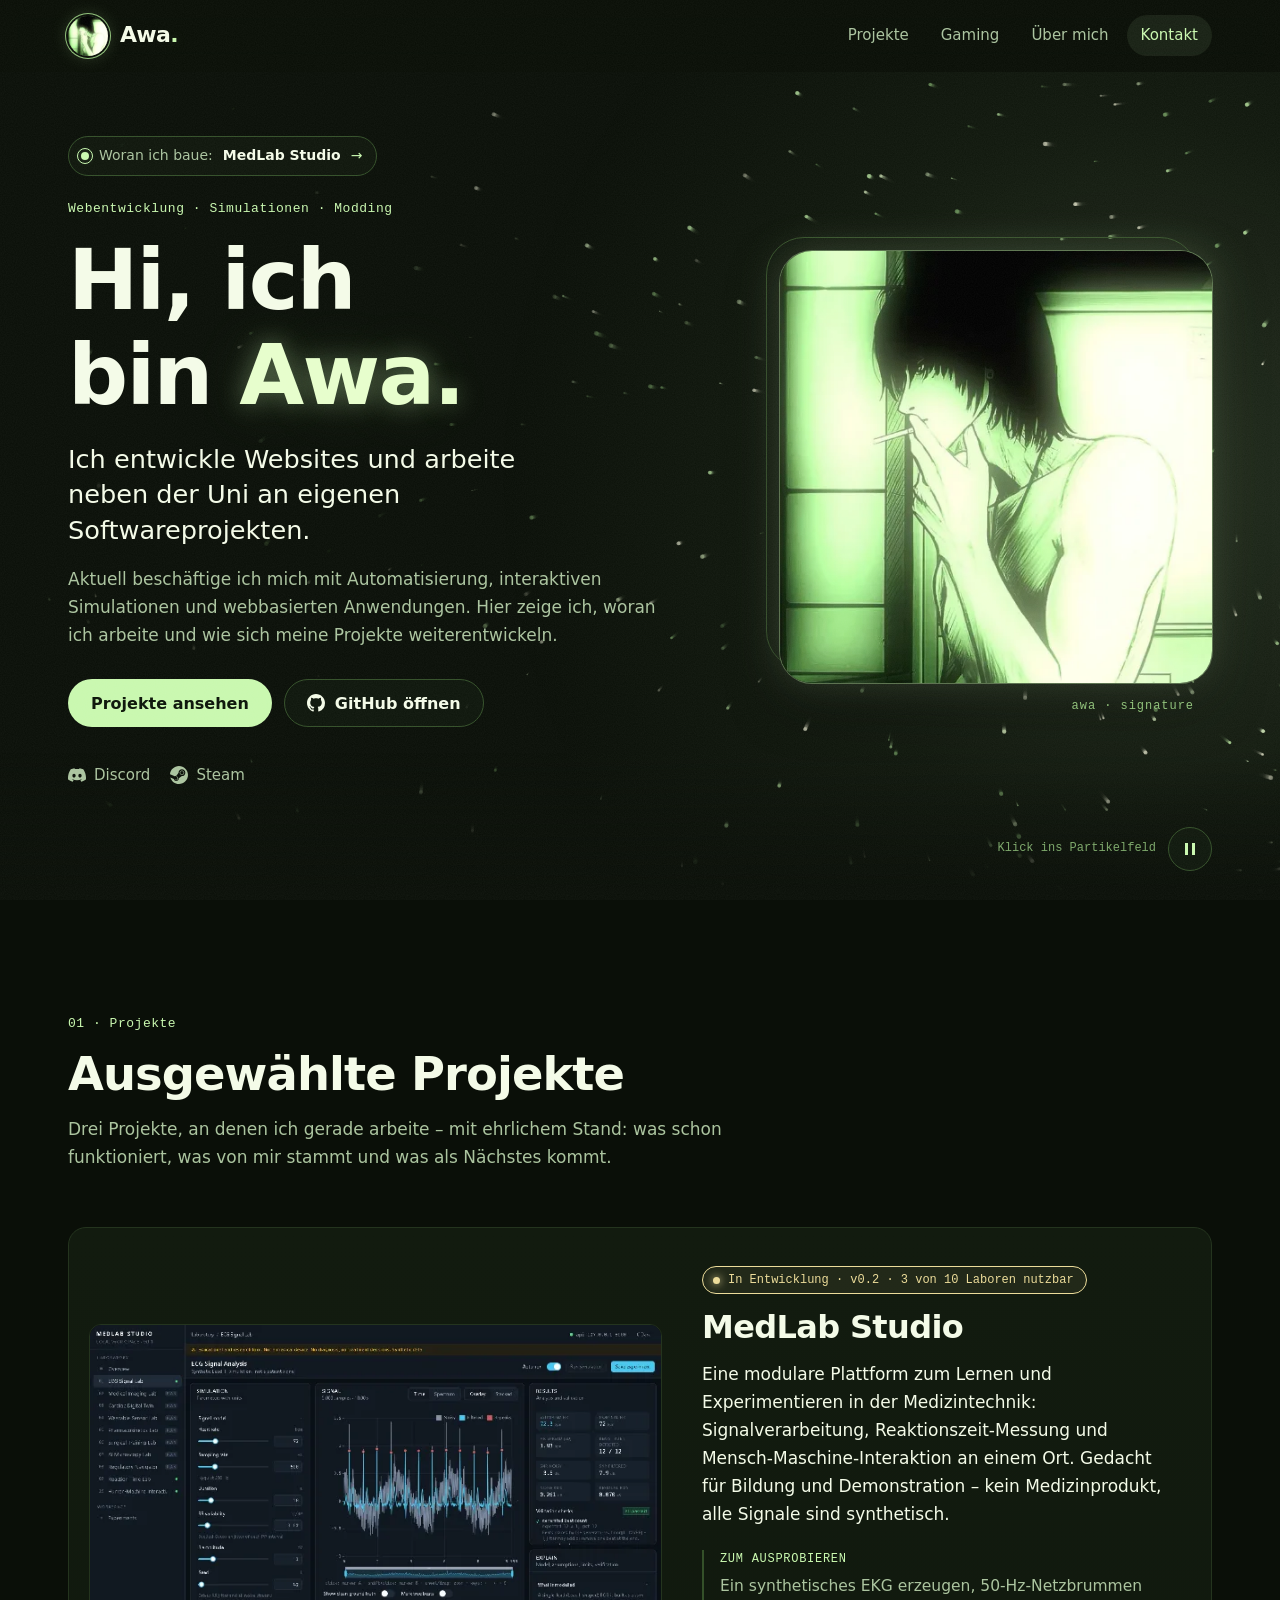
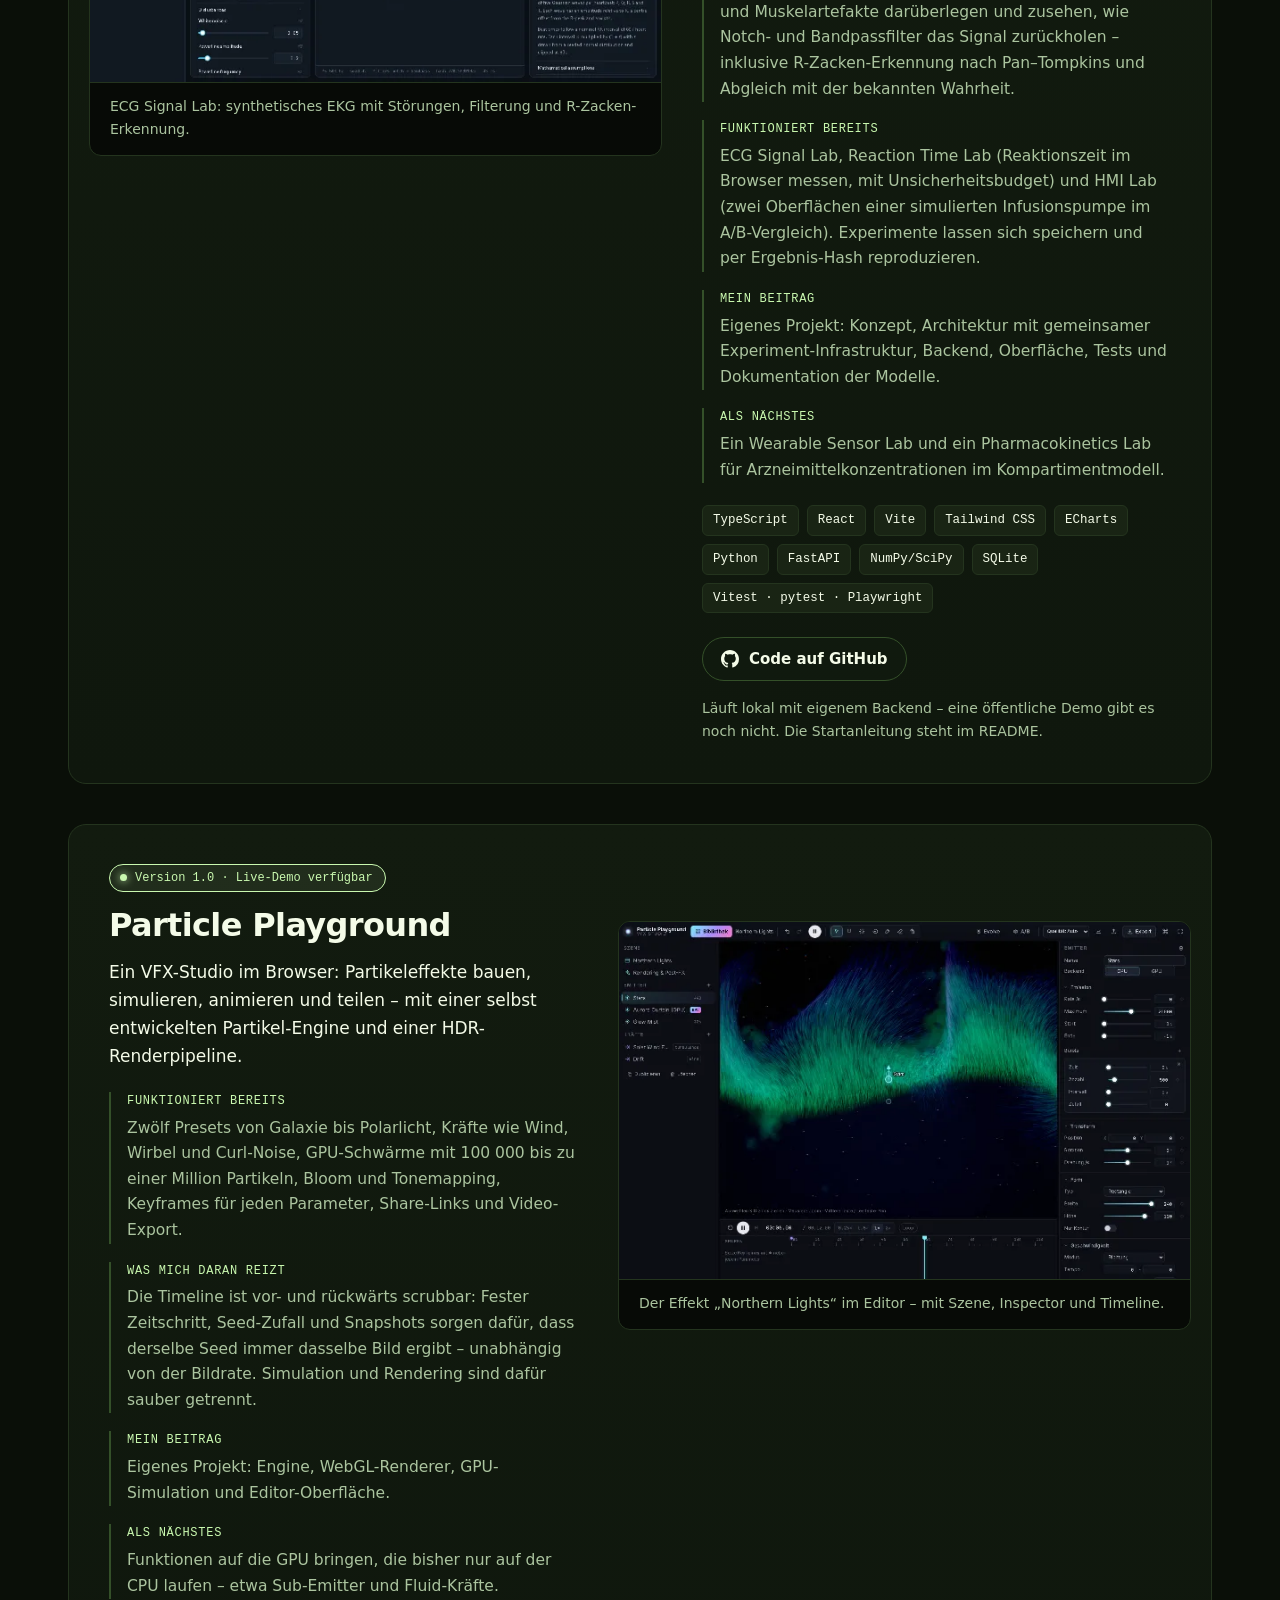
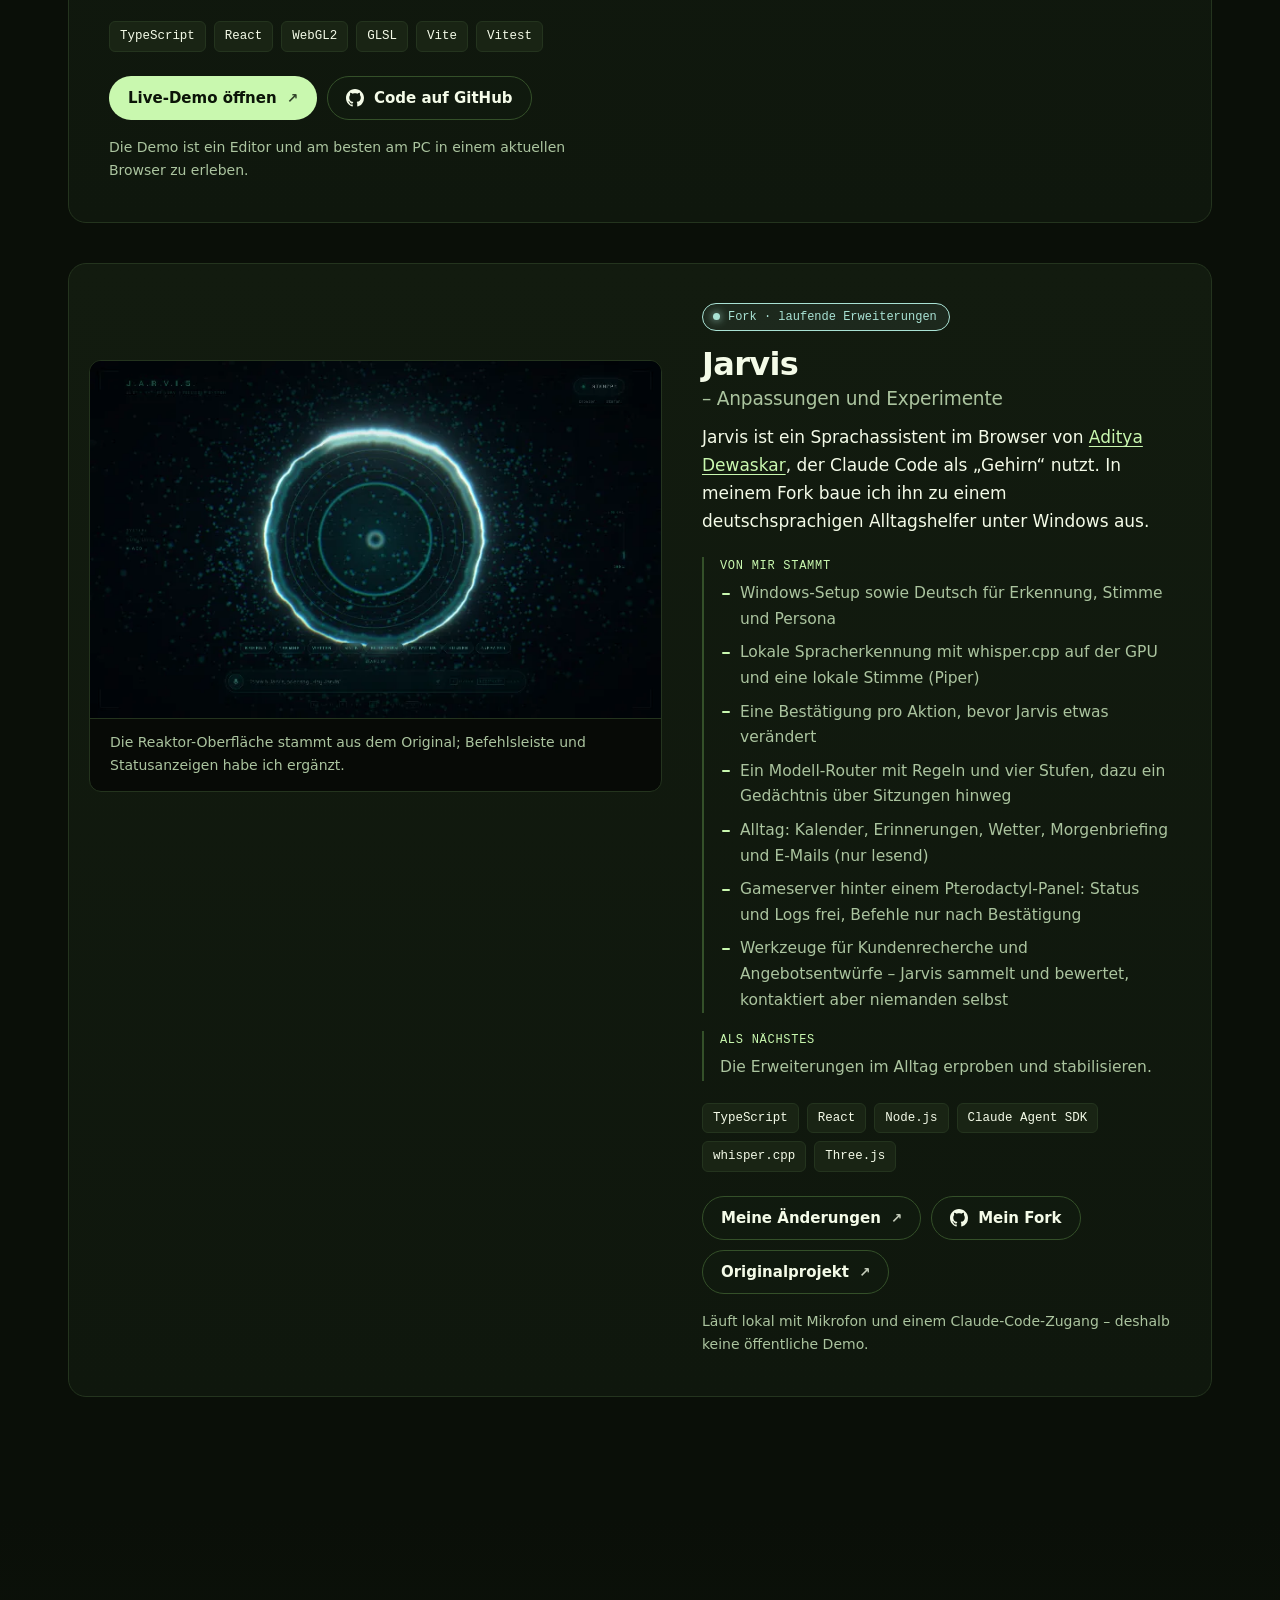
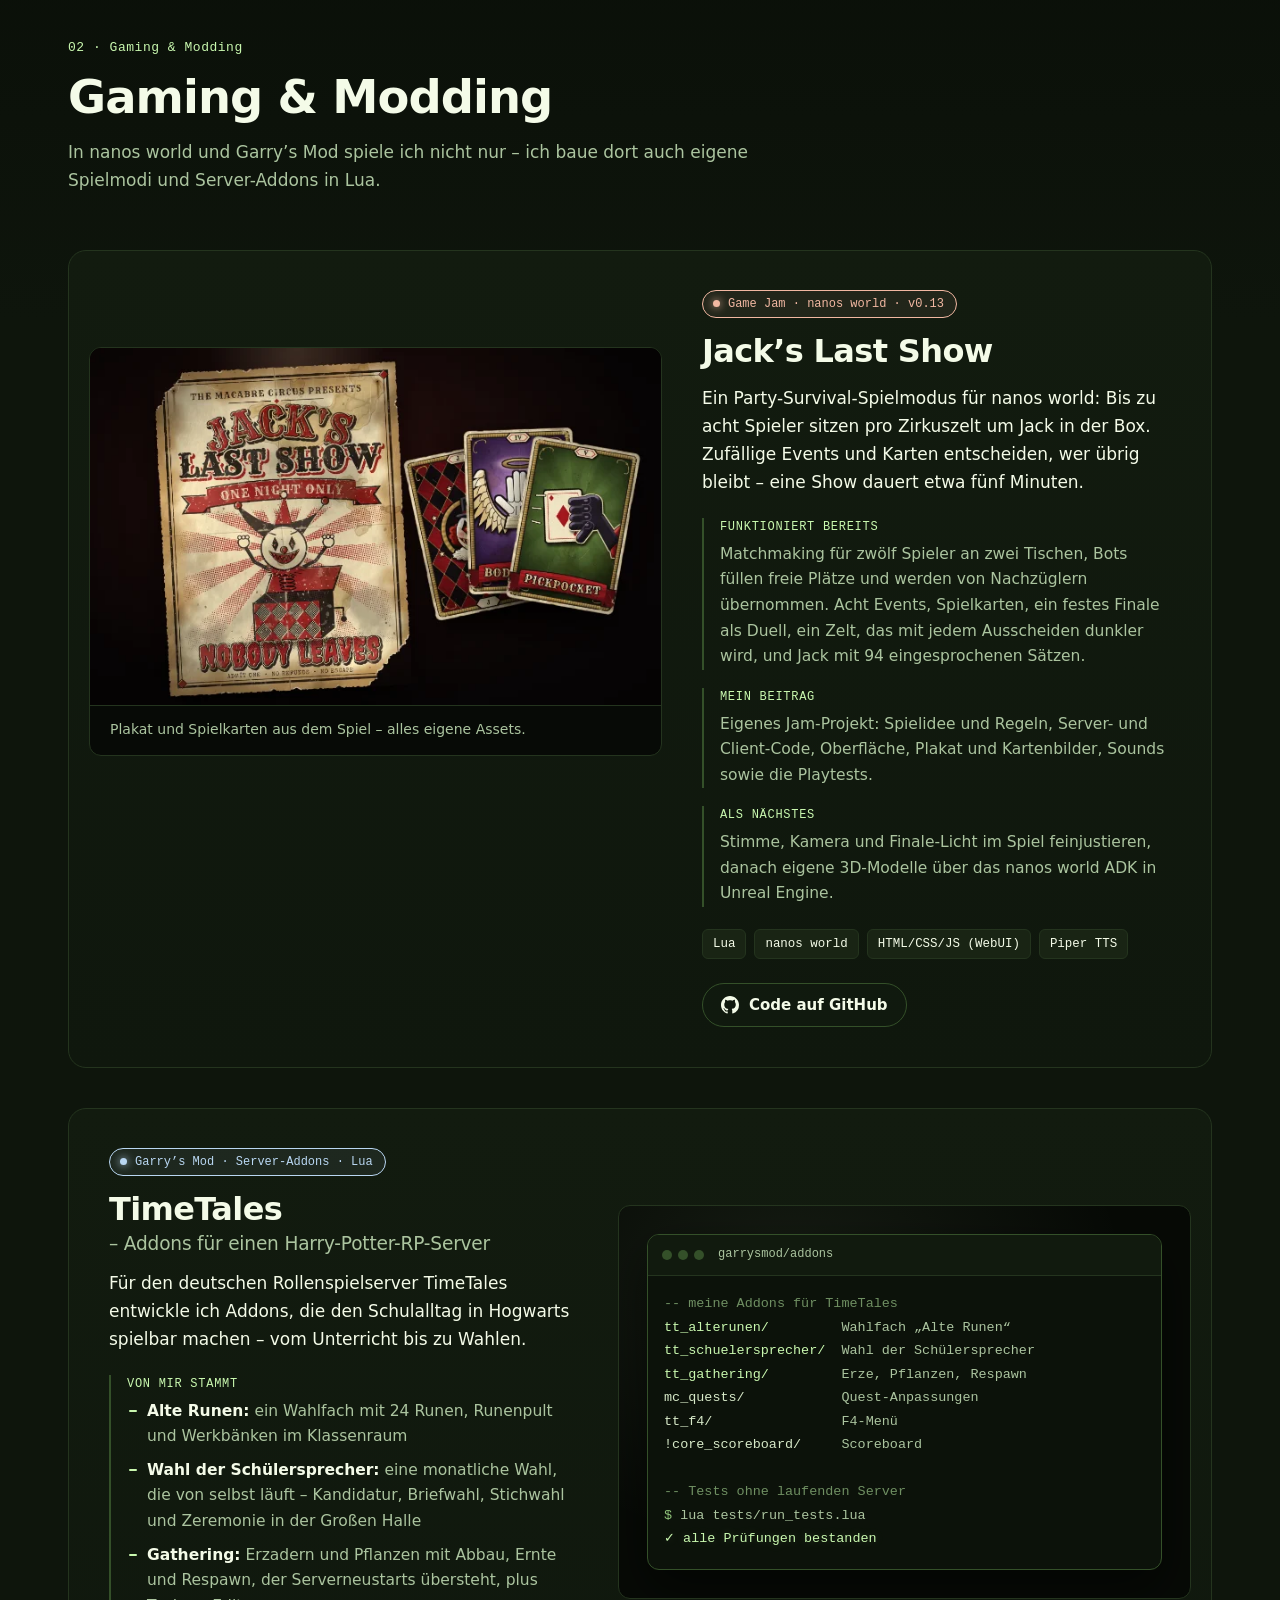
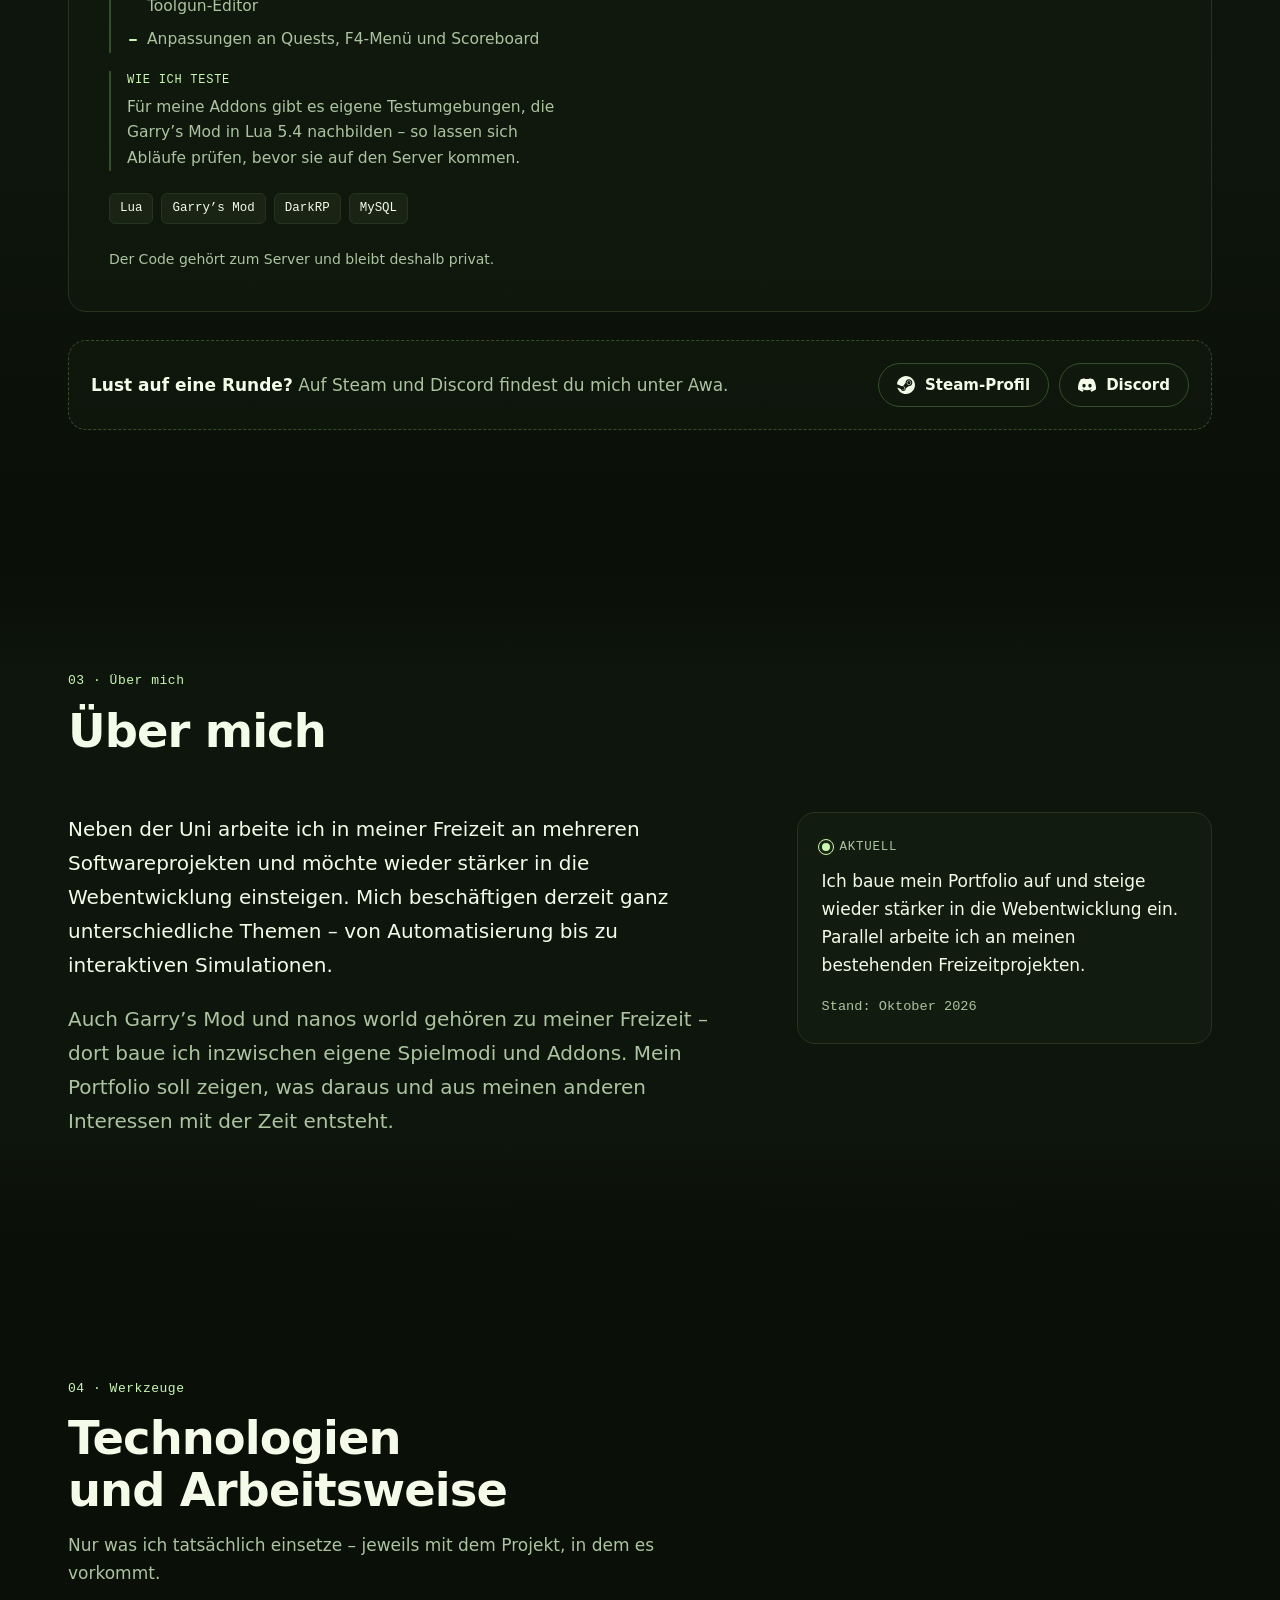
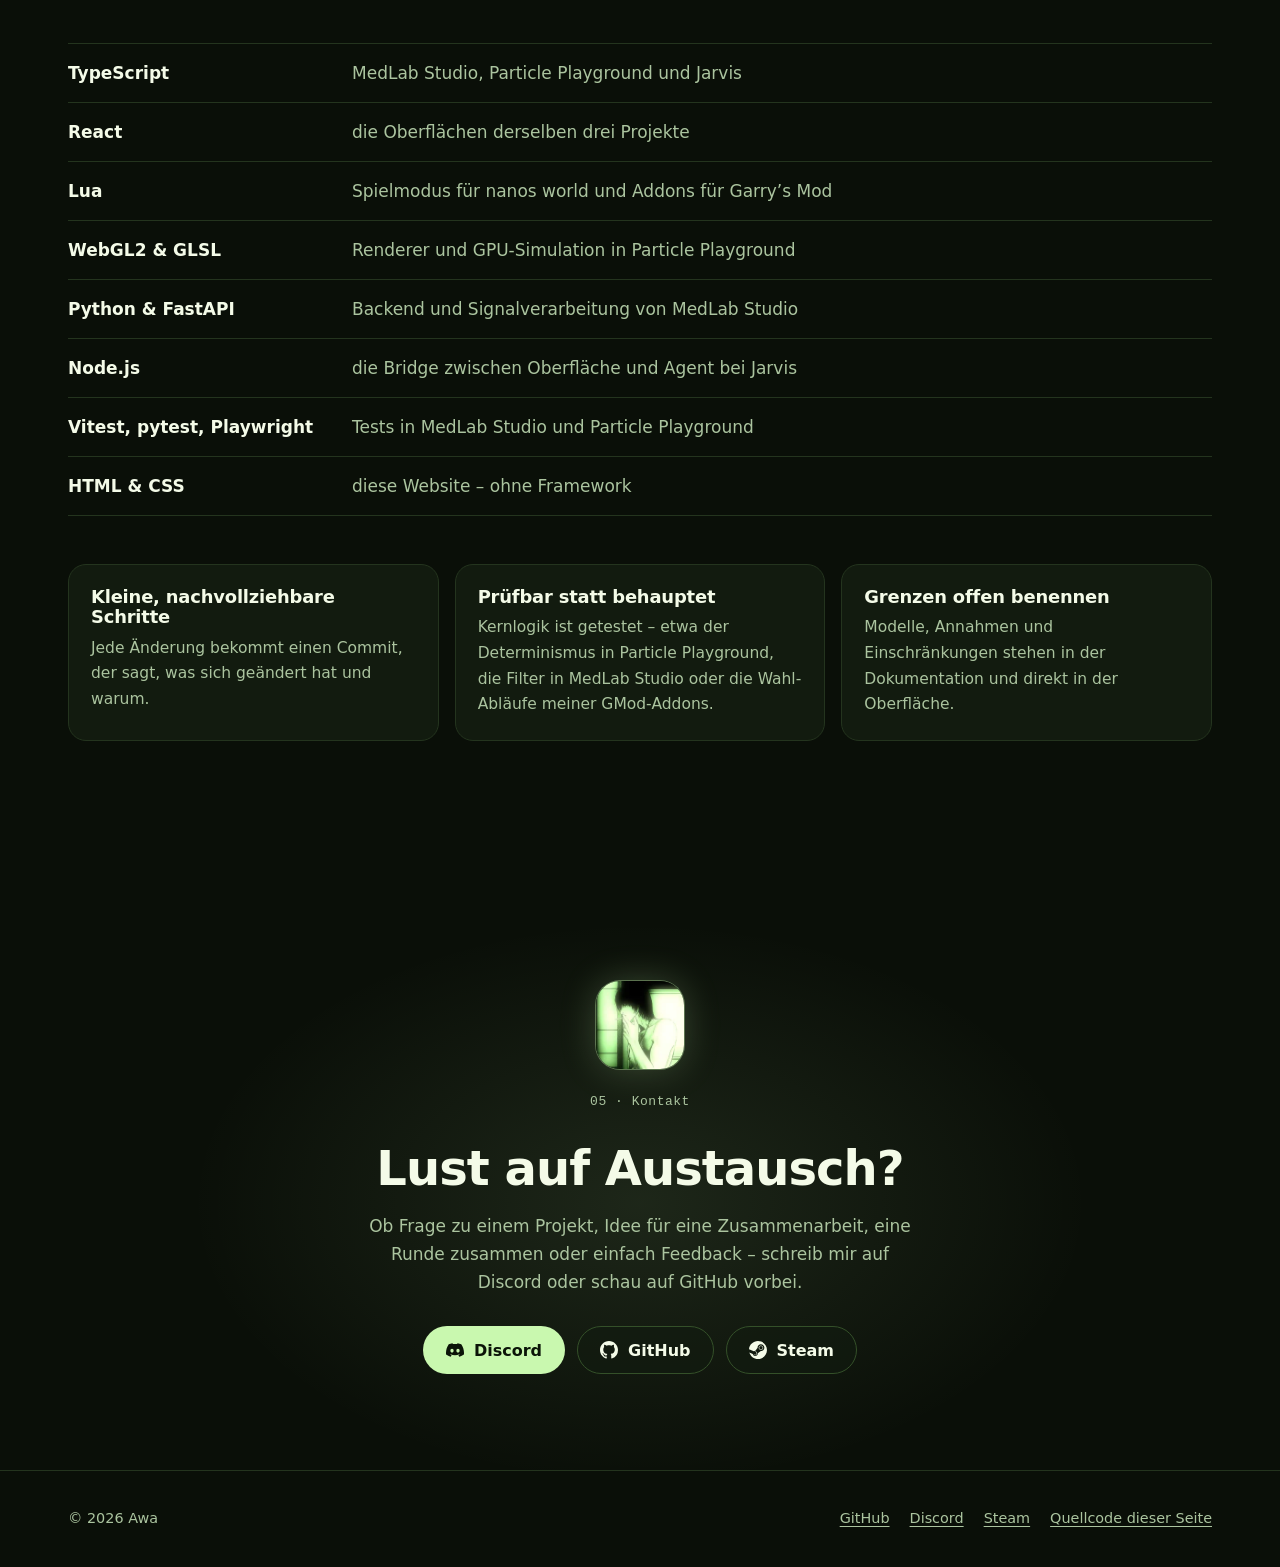
==== commit edaa6213: "More interactive: particle bursts, pause, ticker, tilt, card light, lightbox - Particles keep moving" ====
--- a/index.html
+++ b/index.html
@@ -39,6 +39,7 @@
   </svg>
 
   <header class="site-header">
+    <div class="scroll-progress" aria-hidden="true"></div>
     <div class="container site-header__inner">
       <a class="brand" href="#top" aria-label="Awa – zum Seitenanfang">
         <img class="brand__avatar" src="assets/img/awa-96.webp" width="40" height="40" alt="">
@@ -72,6 +73,12 @@
                alt="Awas Signaturbild: eine gezeichnete Figur mit dunklem Haar in hellem, grünem Licht am Fenster.">
         </figure>
         <div class="hero__copy">
+          <a class="ticker" href="#medlab-studio" data-ticker>
+            <span class="pulse" aria-hidden="true"></span>
+            <span class="ticker__label">Woran ich baue:</span>
+            <span class="ticker__item">MedLab Studio</span>
+            <span class="ticker__arrow" aria-hidden="true">→</span>
+          </a>
           <p class="eyebrow">Webentwicklung · Simulationen · Modding</p>
           <h1 id="hero-title">Hi, ich bin <span class="glow">Awa.</span></h1>
           <p class="hero__lead">Ich entwickle Websites und arbeite neben der Uni an eigenen Softwareprojekten.</p>
@@ -85,6 +92,13 @@
             <li><a href="https://steamcommunity.com/id/-Awa/"><svg class="icon" aria-hidden="true"><use href="#i-steam"/></svg>Steam</a></li>
           </ul>
         </div>
+      </div>
+      <div class="hero__fx container">
+        <p class="hero__hint" aria-hidden="true">Klick ins Partikelfeld</p>
+        <button class="fx-toggle" type="button" aria-pressed="false" title="Partikel anhalten">
+          <span class="fx-toggle__icon" aria-hidden="true"></span>
+          <span class="visually-hidden">Partikel anhalten</span>
+        </button>
       </div>
     </section>
 
@@ -425,6 +439,15 @@
     </section>
   </main>
 
+  <!-- Vergrößerte Screenshots -->
+  <dialog class="lightbox" aria-label="Screenshot vergrößert">
+    <form method="dialog">
+      <button class="lightbox__close" type="submit">Schließen <span aria-hidden="true">✕</span></button>
+    </form>
+    <img class="lightbox__img" alt="">
+    <p class="lightbox__caption"></p>
+  </dialog>
+
   <footer class="site-footer">
     <div class="container site-footer__inner">
       <p>© <span data-year>2026</span> Awa</p>
--- a/css/style.css
+++ b/css/style.css
@@ -959,6 +959,277 @@
 }
 .footer-links a:hover { color: var(--accent); }
 
+/* ---------- Interaktion ---------- */
+
+.visually-hidden {
+  position: absolute;
+  width: 1px;
+  height: 1px;
+  padding: 0;
+  margin: -1px;
+  overflow: hidden;
+  clip: rect(0, 0, 0, 0);
+  white-space: nowrap;
+  border: 0;
+}
+
+/* Fortschritt beim Scrollen */
+.scroll-progress {
+  position: absolute;
+  left: 0;
+  bottom: -1px;
+  height: 2px;
+  width: 100%;
+  transform-origin: 0 50%;
+  transform: scaleX(var(--progress, 0));
+  background: linear-gradient(90deg, var(--accent-deep), var(--accent));
+  box-shadow: 0 0 10px var(--glow);
+  pointer-events: none;
+}
+
+/* Lauflicht mit den aktuellen Projekten */
+.ticker {
+  display: inline-flex;
+  align-items: center;
+  gap: 10px;
+  max-width: 100%;
+  min-height: 40px;
+  margin-bottom: 22px;
+  padding: 6px 14px 6px 12px;
+  border-radius: 999px;
+  border: 1px solid var(--line-strong);
+  background: rgba(18, 27, 15, 0.7);
+  color: var(--muted);
+  font-size: 0.875rem;
+  text-decoration: none;
+  backdrop-filter: blur(6px);
+  transition: border-color 0.25s, color 0.25s;
+}
+.ticker:hover { border-color: var(--accent-deep); color: var(--text); }
+.ticker__item {
+  color: var(--text);
+  font-weight: 600;
+  white-space: nowrap;
+  overflow: hidden;
+  text-overflow: ellipsis;
+  transition: opacity 0.3s var(--ease), transform 0.3s var(--ease);
+}
+.ticker__item.is-out { opacity: 0; transform: translateY(-6px); }
+.ticker__item.is-in { opacity: 0; transform: translateY(6px); transition: none; }
+.ticker__arrow { color: var(--accent); transition: transform 0.25s var(--ease); }
+.ticker:hover .ticker__arrow { transform: translateX(3px); }
+@media (max-width: 359px) {
+  .ticker__label { display: none; }
+}
+
+/* Partikel-Steuerung */
+.hero__fx {
+  position: absolute;
+  left: 0;
+  right: 0;
+  bottom: 22px;
+  display: flex;
+  justify-content: flex-end;
+  align-items: center;
+  gap: 12px;
+  pointer-events: none;
+}
+.hero__fx > * { pointer-events: auto; }
+.hero__hint {
+  margin: 0;
+  font-family: var(--font-mono);
+  font-size: 0.75rem;
+  color: var(--accent-deep);
+  opacity: 0.85;
+}
+@media (hover: none) {
+  .hero__hint { display: none; }
+}
+.fx-toggle {
+  display: grid;
+  place-items: center;
+  width: 44px;
+  height: 44px;
+  border-radius: 50%;
+  border: 1px solid var(--line-strong);
+  background: rgba(18, 27, 15, 0.75);
+  color: var(--accent);
+  cursor: pointer;
+  transition: border-color 0.2s, background-color 0.2s;
+}
+.fx-toggle:hover { border-color: var(--accent); background: var(--accent-soft); }
+.fx-toggle__icon {
+  width: 10px;
+  height: 12px;
+  border-left: 3px solid currentColor;
+  border-right: 3px solid currentColor;
+}
+.fx-toggle[aria-pressed="true"] .fx-toggle__icon {
+  width: 0;
+  height: 0;
+  border-style: solid;
+  border-width: 7px 0 7px 11px;
+  border-color: transparent transparent transparent currentColor;
+  margin-left: 3px;
+}
+html:not(.js) .hero__fx { display: none; }
+
+/* Bild im Einstieg kippt leicht mit der Maus */
+.hero__portrait img { transition: transform 0.4s var(--ease); will-change: transform; }
+.hero__portrait.is-tilting img { transition: transform 0.08s linear; }
+.hero__portrait .glare {
+  position: absolute;
+  inset: 0;
+  border-radius: inherit;
+  pointer-events: none;
+  opacity: 0;
+  transition: opacity 0.4s var(--ease);
+  background: radial-gradient(circle at var(--gx, 50%) var(--gy, 50%), rgba(253, 254, 226, 0.28), transparent 55%);
+  mix-blend-mode: soft-light;
+}
+.hero__portrait.is-tilting .glare { opacity: 1; }
+@media (min-width: 960px) {
+  .hero__portrait .glare { border-radius: 32px; }
+}
+
+/* Lichtschein auf Karten folgt der Maus */
+@media (hover: hover) {
+  .project,
+  .principle,
+  .now,
+  .playwith {
+    position: relative;
+  }
+  .project::before,
+  .principle::before,
+  .now::before {
+    content: "";
+    position: absolute;
+    inset: 0;
+    z-index: 0;
+    border-radius: inherit;
+    pointer-events: none;
+    opacity: 0;
+    transition: opacity 0.35s var(--ease);
+    background: radial-gradient(520px circle at var(--mx, 50%) var(--my, 50%), rgba(201, 248, 175, 0.07), transparent 45%);
+  }
+  .project:hover::before,
+  .principle:hover::before,
+  .now:hover::before { opacity: 1; }
+  .project > *,
+  .principle > *,
+  .now > * { position: relative; z-index: 1; }
+  .project > .project__media { position: sticky; }
+  @media (max-width: 959px) {
+    .project > .project__media { position: relative; }
+  }
+}
+
+/* Technologien: Zeile hebt sich beim Überfahren */
+.stack li {
+  position: relative;
+  transition: padding-left 0.3s var(--ease), color 0.3s;
+}
+.stack li::before {
+  content: "";
+  position: absolute;
+  left: 0;
+  top: 50%;
+  width: 0;
+  height: 2px;
+  background: var(--accent);
+  box-shadow: 0 0 8px var(--glow);
+  transition: width 0.3s var(--ease);
+}
+@media (hover: hover) {
+  .stack li:hover { padding-left: 22px; }
+  .stack li:hover::before { width: 12px; }
+  .stack li:hover .stack__name { color: var(--accent-strong); }
+}
+
+/* Screenshots vergrößern */
+.zoom {
+  display: block;
+  position: relative;
+  width: 100%;
+  padding: 0;
+  border: 0;
+  background: none;
+  cursor: zoom-in;
+  overflow: hidden;
+}
+.zoom img { transition: transform 0.6s var(--ease); }
+.zoom::after {
+  content: "⤢ Vergrößern";
+  position: absolute;
+  right: 12px;
+  top: 12px;
+  padding: 5px 10px;
+  border-radius: 999px;
+  font-family: var(--font-mono);
+  font-size: 0.72rem;
+  color: var(--accent-strong);
+  background: rgba(10, 15, 8, 0.78);
+  border: 1px solid var(--line-strong);
+  opacity: 0;
+  transform: translateY(-4px);
+  transition: opacity 0.25s, transform 0.25s var(--ease);
+}
+.zoom:hover img { transform: scale(1.03); }
+.zoom:hover::after,
+.zoom:focus-visible::after { opacity: 1; transform: none; }
+.zoom:focus-visible { outline-offset: -3px; }
+@media (hover: none) {
+  .zoom::after { opacity: 1; transform: none; font-size: 0.68rem; }
+}
+
+.lightbox {
+  width: min(1200px, calc(100vw - 24px));
+  max-height: calc(100dvh - 24px);
+  padding: 0;
+  border: 1px solid var(--line-strong);
+  border-radius: 16px;
+  background: #070a06;
+  color: var(--text);
+  box-shadow: 0 0 80px rgba(201, 248, 175, 0.12), 0 40px 120px rgba(0, 0, 0, 0.7);
+  overflow: hidden;
+}
+.lightbox::backdrop {
+  background: rgba(5, 8, 4, 0.82);
+  backdrop-filter: blur(6px);
+}
+.lightbox[open] { animation: lb-in 0.28s var(--ease); }
+@keyframes lb-in {
+  from { opacity: 0; transform: scale(0.97); }
+}
+.lightbox form { position: absolute; right: 12px; bottom: 9px; z-index: 2; margin: 0; }
+.lightbox__close {
+  min-height: 40px;
+  padding: 8px 14px;
+  border-radius: 999px;
+  border: 1px solid var(--line-strong);
+  background: rgba(10, 15, 8, 0.85);
+  color: var(--text);
+  font: inherit;
+  font-size: 0.875rem;
+  cursor: pointer;
+}
+.lightbox__close:hover { border-color: var(--accent); color: var(--accent); }
+.lightbox__img {
+  width: 100%;
+  max-height: calc(100dvh - 110px);
+  object-fit: contain;
+  background: #000;
+}
+.lightbox__caption {
+  margin: 0;
+  min-height: 58px;
+  padding: 16px 140px 16px 18px;
+  font-size: 0.9rem;
+  color: var(--muted);
+  border-top: 1px solid var(--line);
+}
+
 /* ---------- Einblenden beim Scrollen (nur mit JS) ---------- */
 
 .js .reveal {
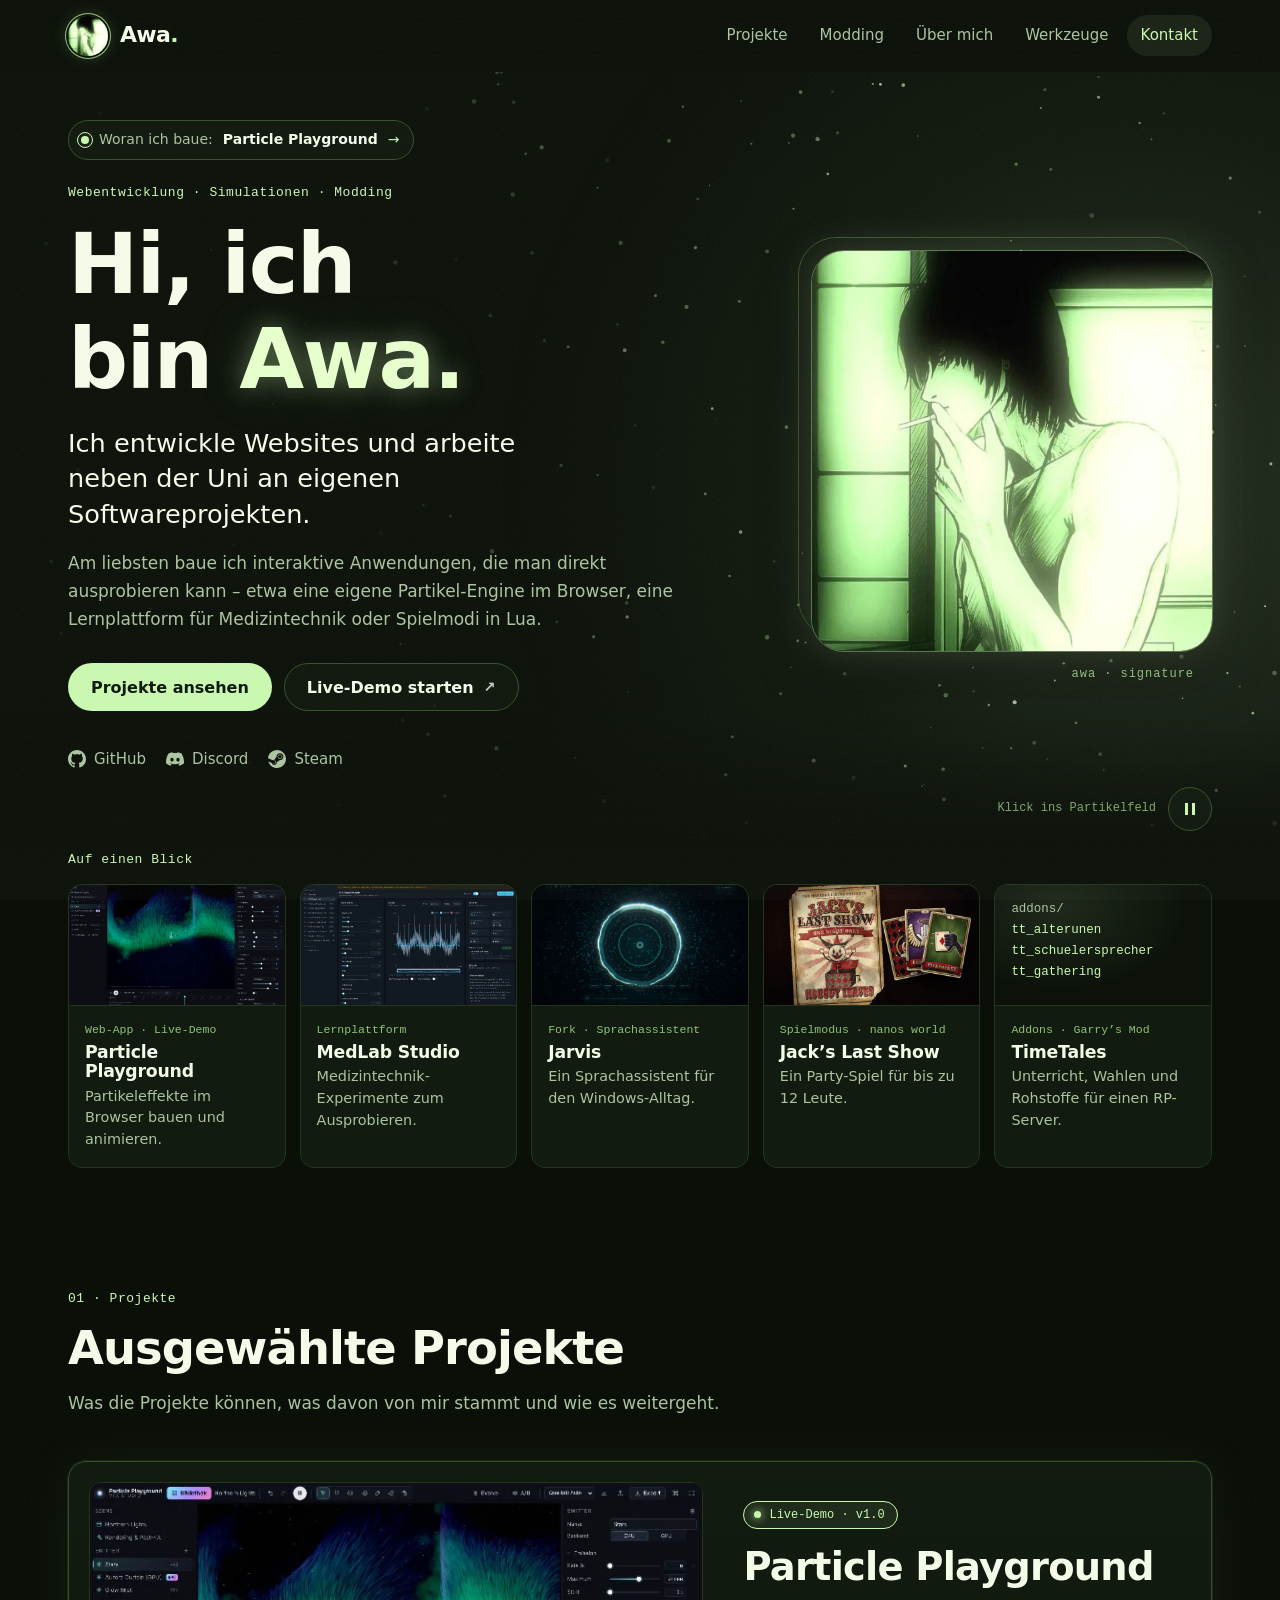
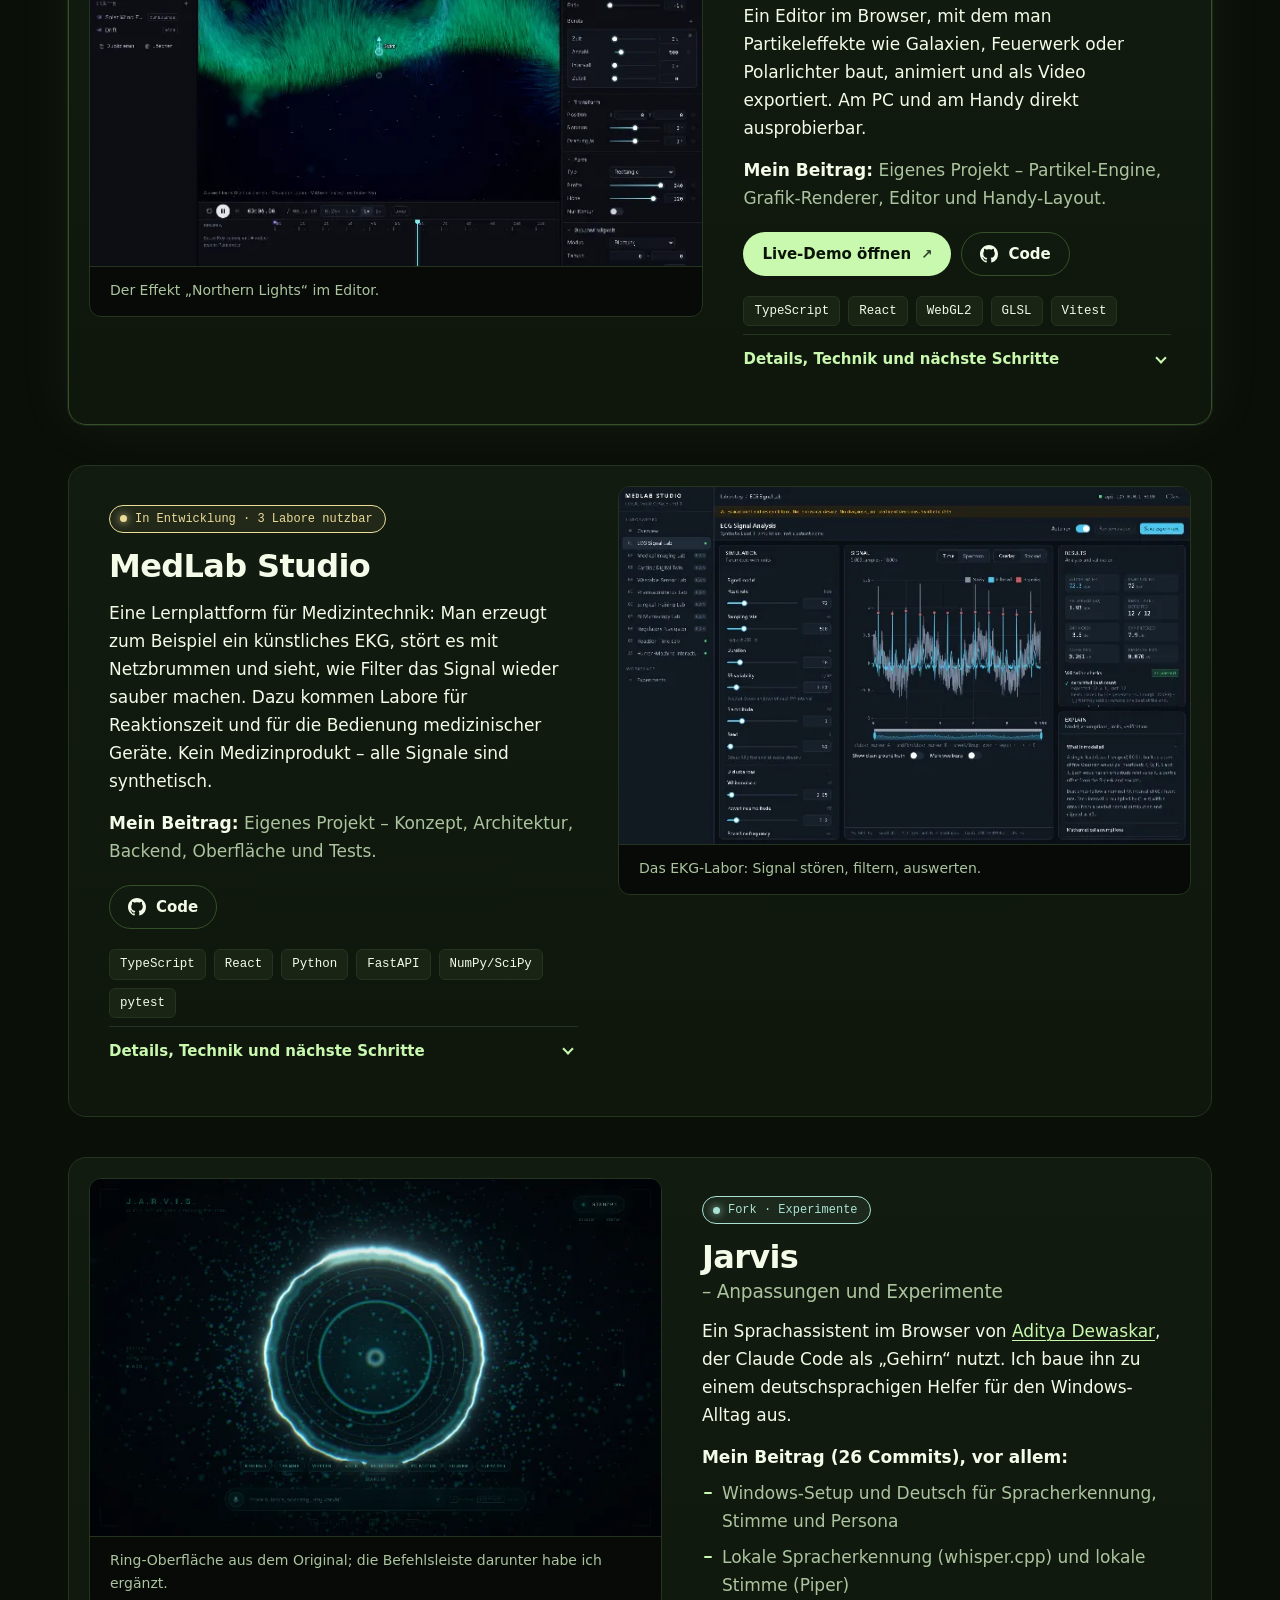
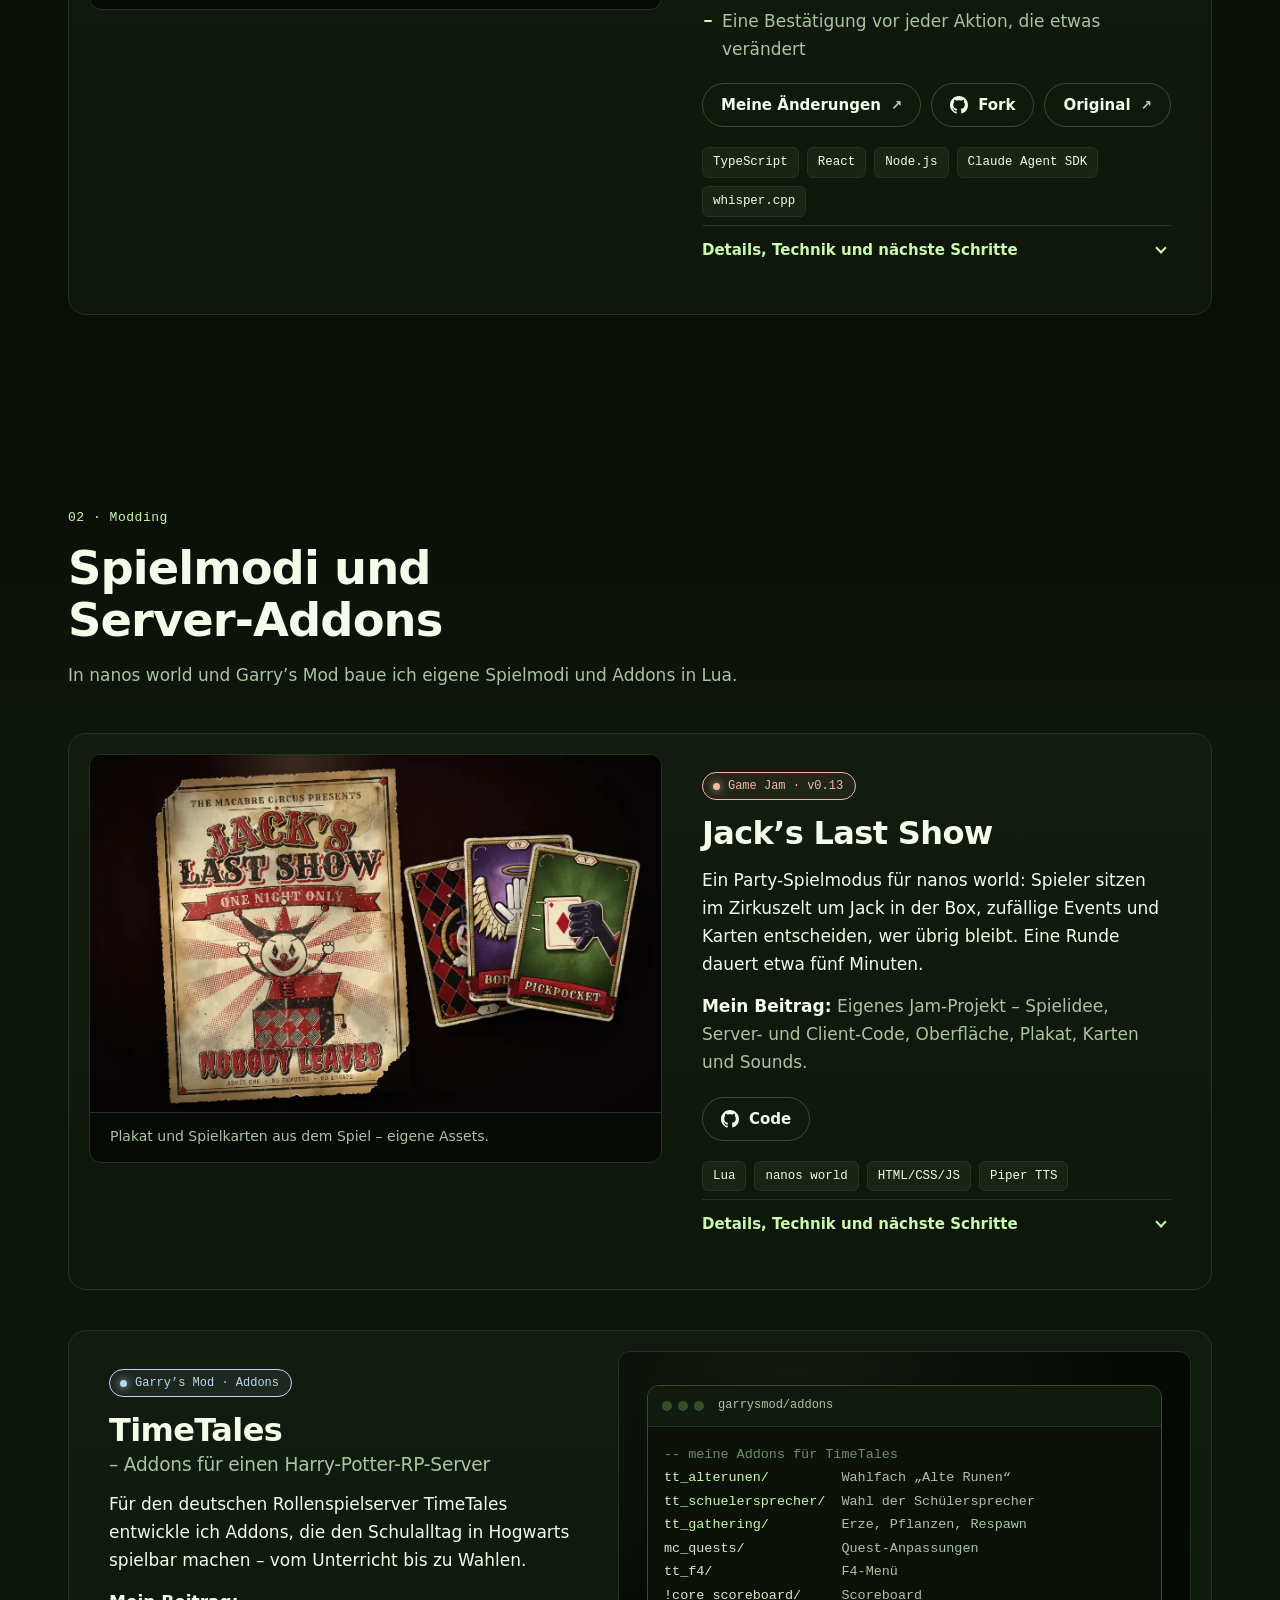
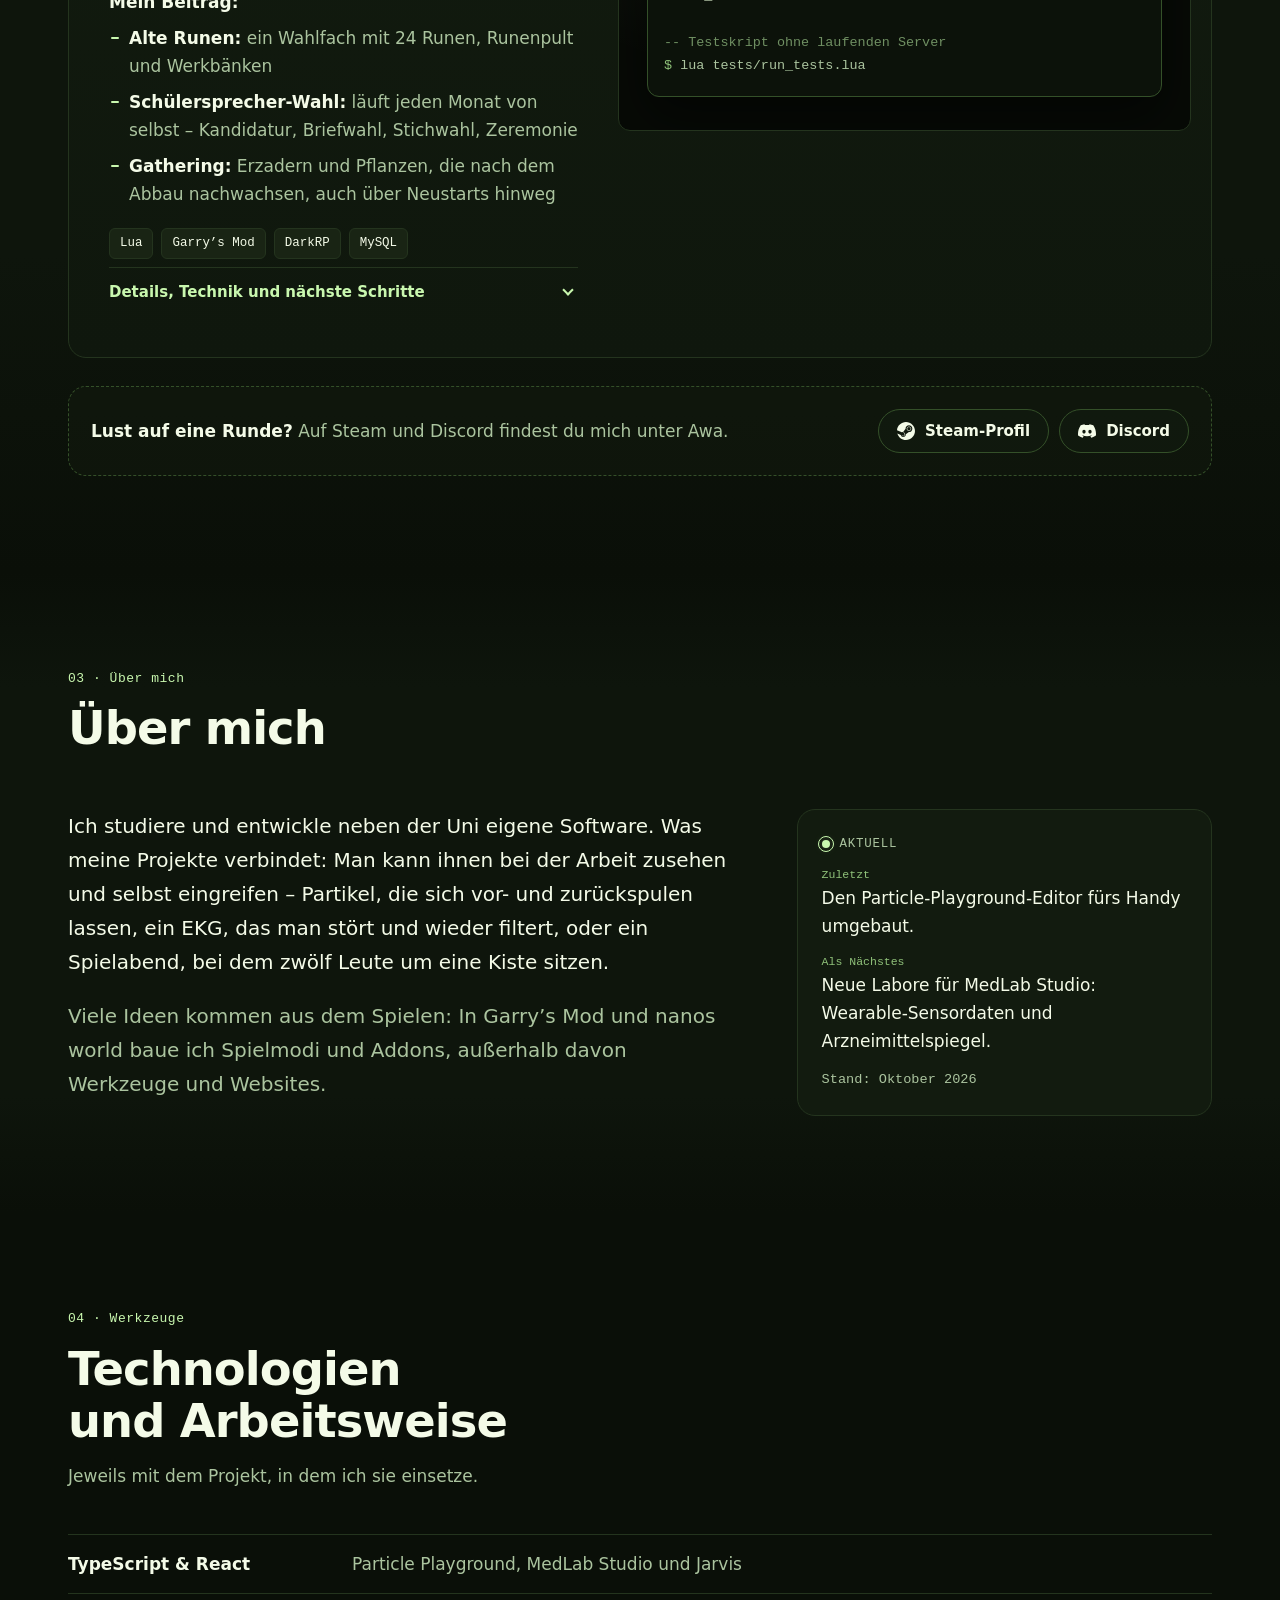
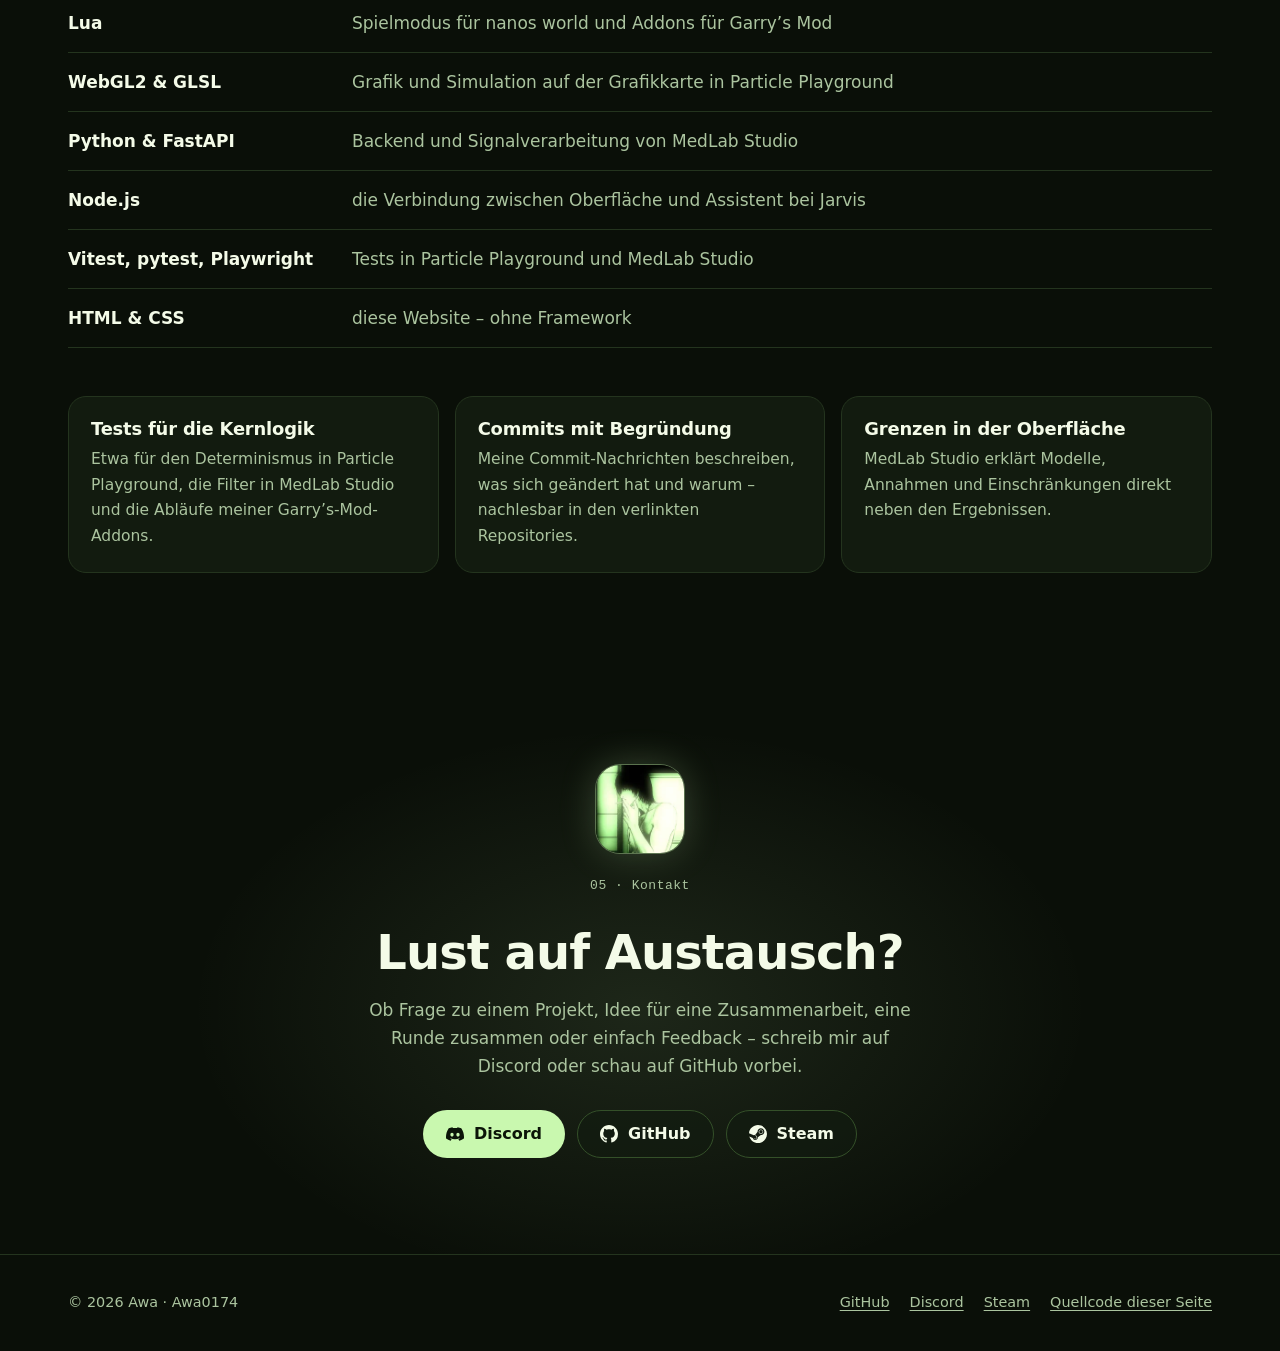
==== commit 4258f9e3: "Faster to grasp: overview tiles, short cards, clearer texts - "Auf einen Blick": one tile per projec" ====
--- a/index.html
+++ b/index.html
@@ -3,8 +3,8 @@
 <head>
   <meta charset="utf-8">
   <meta name="viewport" content="width=device-width, initial-scale=1, viewport-fit=cover">
-  <title>Awa – Webentwicklung, Softwareprojekte und Modding</title>
-  <meta name="description" content="Portfolio von Awa: Webentwicklung und eigene Softwareprojekte neben der Uni – MedLab Studio, Particle Playground, Jarvis sowie Spielmodi und Addons für nanos world und Garry’s Mod.">
+  <title>Awa (Awa0174) – Webentwicklung, Softwareprojekte und Modding</title>
+  <meta name="description" content="Portfolio von Awa (Awa0174): interaktive Anwendungen im Browser, eine eigene Partikel-Engine mit Live-Demo, eine Lernplattform für Medizintechnik und Spielmodi in Lua für nanos world und Garry’s Mod.">
   <meta name="theme-color" content="#0a0f08">
   <meta name="color-scheme" content="dark">
   <link rel="canonical" href="https://awa0174.github.io/">
@@ -14,14 +14,26 @@
   <meta property="og:type" content="website">
   <meta property="og:locale" content="de_DE">
   <meta property="og:site_name" content="Awa">
-  <meta property="og:title" content="Awa – Webentwicklung, Softwareprojekte und Modding">
-  <meta property="og:description" content="Woran ich arbeite und wie sich meine Projekte weiterentwickeln: MedLab Studio, Particle Playground, Jarvis und eigene Spielmodi.">
+  <meta property="og:title" content="Awa (Awa0174) – Webentwicklung, Softwareprojekte und Modding">
+  <meta property="og:description" content="Eine Partikel-Engine mit Live-Demo, eine Lernplattform für Medizintechnik, ein Sprachassistent und Spielmodi in Lua.">
   <meta property="og:url" content="https://awa0174.github.io/">
   <meta property="og:image" content="https://awa0174.github.io/assets/img/og-image.png">
   <meta property="og:image:width" content="1200">
   <meta property="og:image:height" content="630">
   <meta property="og:image:alt" content="Awas Signaturbild in hellem Grün neben der Wortmarke „Awa.“">
   <meta name="twitter:card" content="summary_large_image">
+  <script type="application/ld+json">
+  {
+    "@context": "https://schema.org",
+    "@type": "Person",
+    "name": "Awa",
+    "alternateName": "Awa0174",
+    "url": "https://awa0174.github.io/",
+    "image": "https://awa0174.github.io/assets/img/awa-480.webp",
+    "sameAs": ["https://github.com/Awa0174", "https://steamcommunity.com/id/-Awa/"],
+    "knowsAbout": ["Webentwicklung", "TypeScript", "WebGL", "Lua", "Simulation"]
+  }
+  </script>
 
   <link rel="preload" as="image" href="assets/img/awa-480.webp" type="image/webp">
   <link rel="stylesheet" href="css/style.css">
@@ -31,7 +43,6 @@
 <body>
   <a class="skip-link" href="#inhalt">Zum Inhalt springen</a>
 
-  <!-- Wiederverwendete Symbole -->
   <svg width="0" height="0" style="position:absolute" aria-hidden="true">
     <symbol id="i-github" viewBox="0 0 16 16"><path fill="currentColor" d="M8 0C3.58 0 0 3.58 0 8c0 3.54 2.29 6.53 5.47 7.59.4.07.55-.17.55-.38 0-.19-.01-.82-.01-1.49-2.01.37-2.53-.49-2.69-.94-.09-.23-.48-.94-.82-1.13-.28-.15-.68-.52-.01-.53.63-.01 1.08.58 1.23.82.72 1.21 1.87.87 2.33.66.07-.52.28-.87.51-1.07-1.78-.2-3.64-.89-3.64-3.95 0-.87.31-1.59.82-2.15-.08-.2-.36-1.02.08-2.12 0 0 .67-.21 2.2.82.64-.18 1.32-.27 2-.27.68 0 1.36.09 2 .27 1.53-1.04 2.2-.82 2.2-.82.44 1.1.16 1.92.08 2.12.51.56.82 1.27.82 2.15 0 3.07-1.87 3.75-3.65 3.95.29.25.54.73.54 1.48 0 1.07-.01 1.93-.01 2.2 0 .21.15.46.55.38A8.01 8.01 0 0 0 16 8c0-4.42-3.58-8-8-8Z"/></symbol>
     <symbol id="i-discord" viewBox="0 0 24 24"><path fill="currentColor" d="M20.317 4.37a19.79 19.79 0 0 0-4.885-1.515.074.074 0 0 0-.079.037c-.21.375-.444.865-.608 1.25a18.27 18.27 0 0 0-5.487 0 12.64 12.64 0 0 0-.617-1.25.077.077 0 0 0-.079-.037A19.74 19.74 0 0 0 3.677 4.37a.07.07 0 0 0-.032.027C.533 9.046-.32 13.58.099 18.057a.082.082 0 0 0 .031.057 19.9 19.9 0 0 0 5.993 3.03.078.078 0 0 0 .084-.028c.462-.63.874-1.295 1.226-1.994a.076.076 0 0 0-.041-.106 13.1 13.1 0 0 1-1.872-.892.077.077 0 0 1-.008-.128c.126-.094.252-.192.372-.291a.074.074 0 0 1 .078-.01c3.928 1.793 8.18 1.793 12.062 0a.074.074 0 0 1 .078.01c.12.098.246.198.373.292a.077.077 0 0 1-.006.127 12.3 12.3 0 0 1-1.873.892.077.077 0 0 0-.041.107c.36.698.772 1.362 1.225 1.993a.076.076 0 0 0 .084.028 19.84 19.84 0 0 0 6.002-3.03.077.077 0 0 0 .032-.054c.5-5.177-.838-9.674-3.549-13.66a.061.061 0 0 0-.031-.03ZM8.02 15.33c-1.183 0-2.157-1.085-2.157-2.419 0-1.333.956-2.419 2.157-2.419 1.21 0 2.176 1.096 2.157 2.42 0 1.333-.956 2.418-2.157 2.418Zm7.975 0c-1.183 0-2.157-1.085-2.157-2.419 0-1.333.955-2.419 2.157-2.419 1.21 0 2.176 1.096 2.157 2.42 0 1.333-.946 2.418-2.157 2.418Z"/></symbol>
@@ -52,8 +63,9 @@
       <nav id="hauptnavigation" class="site-nav" aria-label="Hauptnavigation">
         <ul class="nav">
           <li><a href="#projekte">Projekte</a></li>
-          <li><a href="#gaming">Gaming</a></li>
+          <li><a href="#modding">Modding</a></li>
           <li><a href="#ueber-mich">Über mich</a></li>
+          <li><a href="#technologien">Werkzeuge</a></li>
           <li><a href="#kontakt">Kontakt</a></li>
         </ul>
       </nav>
@@ -68,26 +80,27 @@
         <figure class="hero__portrait">
           <img src="assets/img/awa-480.webp"
                srcset="assets/img/awa-192.webp 192w, assets/img/awa-480.webp 480w, assets/img/awa-900.webp 900w"
-               sizes="(min-width: 960px) 440px, 120px"
+               sizes="(min-width: 960px) 400px, 120px"
                width="480" height="480" fetchpriority="high"
                alt="Awas Signaturbild: eine gezeichnete Figur mit dunklem Haar in hellem, grünem Licht am Fenster.">
         </figure>
         <div class="hero__copy">
-          <a class="ticker" href="#medlab-studio" data-ticker>
+          <a class="ticker" href="#particle-playground" data-ticker>
             <span class="pulse" aria-hidden="true"></span>
             <span class="ticker__label">Woran ich baue:</span>
-            <span class="ticker__item">MedLab Studio</span>
+            <span class="ticker__item">Particle Playground</span>
             <span class="ticker__arrow" aria-hidden="true">→</span>
           </a>
           <p class="eyebrow">Webentwicklung · Simulationen · Modding</p>
           <h1 id="hero-title">Hi, ich bin <span class="glow">Awa.</span></h1>
           <p class="hero__lead">Ich entwickle Websites und arbeite neben der Uni an eigenen Softwareprojekten.</p>
-          <p class="hero__text">Aktuell beschäftige ich mich mit Automatisierung, interaktiven Simulationen und webbasierten Anwendungen. Hier zeige ich, woran ich arbeite und wie sich meine Projekte weiterentwickeln.</p>
+          <p class="hero__text">Am liebsten baue ich interaktive Anwendungen, die man direkt ausprobieren kann – etwa eine eigene Partikel-Engine im Browser, eine Lernplattform für Medizintechnik oder Spielmodi in Lua.</p>
           <div class="hero__actions">
             <a class="btn btn--primary" href="#projekte">Projekte ansehen</a>
-            <a class="btn btn--ghost" href="https://github.com/Awa0174"><svg class="icon" aria-hidden="true"><use href="#i-github"/></svg>GitHub öffnen</a>
+            <a class="btn btn--ghost" href="https://awa0174.github.io/Particle-Playground/">Live-Demo starten<span class="arrow" aria-hidden="true">↗</span></a>
           </div>
           <ul class="socials" aria-label="Awa im Netz">
+            <li><a href="https://github.com/Awa0174"><svg class="icon" aria-hidden="true"><use href="#i-github"/></svg>GitHub</a></li>
             <li><a href="https://discord.com/users/972555021814202468"><svg class="icon" aria-hidden="true"><use href="#i-discord"/></svg>Discord</a></li>
             <li><a href="https://steamcommunity.com/id/-Awa/"><svg class="icon" aria-hidden="true"><use href="#i-steam"/></svg>Steam</a></li>
           </ul>
@@ -102,19 +115,117 @@
       </div>
     </section>
 
+    <!-- Überblick: alle Arbeiten auf einen Blick -->
+    <section class="overview" aria-labelledby="overview-title">
+      <div class="container">
+        <h2 class="overview__title" id="overview-title">Auf einen Blick</h2>
+        <ul class="tiles">
+          <li class="tile">
+            <img src="assets/img/particle-northern-640.webp" width="640" height="400" loading="lazy" decoding="async" alt="">
+            <div class="tile__body">
+              <p class="tile__type">Web-App · Live-Demo</p>
+              <h3><a class="tile__link" href="#particle-playground">Particle Playground</a></h3>
+              <p>Partikeleffekte im Browser bauen und animieren.</p>
+            </div>
+          </li>
+          <li class="tile">
+            <img src="assets/img/medlab-ecg-640.webp" width="640" height="400" loading="lazy" decoding="async" alt="">
+            <div class="tile__body">
+              <p class="tile__type">Lernplattform</p>
+              <h3><a class="tile__link" href="#medlab-studio">MedLab Studio</a></h3>
+              <p>Medizintechnik-Experimente zum Ausprobieren.</p>
+            </div>
+          </li>
+          <li class="tile">
+            <img src="assets/img/jarvis-boot-640.webp" width="640" height="400" loading="lazy" decoding="async" alt="">
+            <div class="tile__body">
+              <p class="tile__type">Fork · Sprachassistent</p>
+              <h3><a class="tile__link" href="#jarvis">Jarvis</a></h3>
+              <p>Ein Sprachassistent für den Windows-Alltag.</p>
+            </div>
+          </li>
+          <li class="tile">
+            <img src="assets/img/jacks-last-show-640.webp" width="640" height="400" loading="lazy" decoding="async" alt="">
+            <div class="tile__body">
+              <p class="tile__type">Spielmodus · nanos world</p>
+              <h3><a class="tile__link" href="#jacks-last-show">Jack’s Last Show</a></h3>
+              <p>Ein Party-Spiel für bis zu 12 Leute.</p>
+            </div>
+          </li>
+          <li class="tile tile--code">
+            <div class="tile__code" aria-hidden="true"><span>addons/</span>tt_alterunen<br>tt_schuelersprecher<br>tt_gathering</div>
+            <div class="tile__body">
+              <p class="tile__type">Addons · Garry’s Mod</p>
+              <h3><a class="tile__link" href="#timetales">TimeTales</a></h3>
+              <p>Unterricht, Wahlen und Rohstoffe für einen RP-Server.</p>
+            </div>
+          </li>
+        </ul>
+      </div>
+    </section>
+
     <!-- Ausgewählte Projekte
-         Jedes Projekt ist ein <article class="project">-Block mit gleichem Aufbau:
-         Bild, Status, Name, Kurzbeschreibung, Details (dl), Technologien, Links.
-         Für ein neues Projekt einen Block kopieren und die Inhalte ersetzen. -->
+         Jedes Projekt ist ein <article class="project">-Block:
+         Bild, Status, Name, Kurzbeschreibung, eigener Beitrag, Links, Technologien
+         und aufklappbare Details. Für ein neues Projekt einen Block kopieren. -->
     <section class="section" id="projekte" aria-labelledby="projekte-title">
       <div class="container">
         <header class="section__head">
           <p class="eyebrow">01 · Projekte</p>
           <h2 id="projekte-title">Ausgewählte Projekte</h2>
-          <p class="section__intro">Drei Projekte, an denen ich gerade arbeite – mit ehrlichem Stand: was schon funktioniert, was von mir stammt und was als Nächstes kommt.</p>
+          <p class="section__intro">Was die Projekte können, was davon von mir stammt und wie es weitergeht.</p>
         </header>
 
         <div class="projects">
+          <!-- Particle Playground -->
+          <article class="project project--featured reveal" id="particle-playground" aria-labelledby="p-particle">
+            <figure class="project__media">
+              <img src="assets/img/particle-northern-1200.webp"
+                   srcset="assets/img/particle-northern-640.webp 640w, assets/img/particle-northern-1200.webp 1200w"
+                   sizes="(min-width: 960px) 600px, calc(100vw - 32px)"
+                   width="1200" height="750" loading="lazy" decoding="async"
+                   alt="Editor mit einem grünen Polarlicht aus Partikeln, links die Szene, rechts Regler, unten die Timeline.">
+              <figcaption>Der Effekt „Northern Lights“ im Editor.</figcaption>
+            </figure>
+            <div class="project__body">
+              <p class="status status--live"><span class="status__dot" aria-hidden="true"></span>Live-Demo · v1.0</p>
+              <h3 id="p-particle">Particle Playground</h3>
+              <p class="project__lead">Ein Editor im Browser, mit dem man Partikeleffekte wie Galaxien, Feuerwerk oder Polarlichter baut, animiert und als Video exportiert. Am PC und am Handy direkt ausprobierbar.</p>
+              <p class="project__role"><strong>Mein Beitrag:</strong> Eigenes Projekt – Partikel-Engine, Grafik-Renderer, Editor und Handy-Layout.</p>
+              <div class="project__links">
+                <a class="btn btn--primary btn--sm" href="https://awa0174.github.io/Particle-Playground/">Live-Demo öffnen<span class="arrow" aria-hidden="true">↗</span></a>
+                <a class="btn btn--ghost btn--sm" href="https://github.com/Awa0174/Particle-Playground"><svg class="icon" aria-hidden="true"><use href="#i-github"/></svg>Code</a>
+              </div>
+              <ul class="tags" aria-label="Eingesetzte Technologien">
+                <li>TypeScript</li><li>React</li><li>WebGL2</li><li>GLSL</li><li>Vitest</li>
+              </ul>
+              <button class="more-toggle" type="button" aria-expanded="true" aria-controls="more-particle">Details</button>
+              <div class="more" id="more-particle">
+                <dl class="facts">
+                  <div class="facts__item">
+                    <dt>Was es kann</dt>
+                    <dd>Zwölf fertige Effekte, Werkzeuge zum Anziehen, Abstoßen und Malen von Kraftfeldern, Keyframes für jeden Regler, Teilen per Link und Video-Export. Große Schwärme rechnet die Grafikkarte – wie viele Partikel flüssig laufen, hängt vom Gerät ab; eine eingebaute Leistungsanzeige zeigt die echten Werte.</dd>
+                  </div>
+                  <div class="facts__item decision">
+                    <dt>Eine technische Entscheidung</dt>
+                    <dd>
+                      <dl class="decision__steps">
+                        <div><dt>Problem</dt><dd>Die Timeline sollte sich vor- und zurückspulen lassen, ohne dass sich der Effekt verändert.</dd></div>
+                        <div><dt>Ansatz</dt><dd>Fester Zeitschritt, Zufall aus einem Seed und gespeicherte Zwischenstände – derselbe Seed ergibt immer dasselbe Bild.</dd></div>
+                        <div><dt>Nachteil</dt><dd>Eingriffe mit Maus oder Mikrofon lassen sich nicht wiederholen. Solche Momente werden nicht gespeichert; beim Spulen gilt wieder der reproduzierbare Verlauf.</dd></div>
+                        <div><dt>Ergebnis</dt><dd>Tests sichern ab, dass das Ergebnis bei jeder Bildrate gleich bleibt und Zurückspulen exakt denselben Zustand liefert.</dd></div>
+                      </dl>
+                    </dd>
+                  </div>
+                  <div class="facts__item">
+                    <dt>Als Nächstes</dt>
+                    <dd>Funktionen auf die Grafikkarte bringen, die bisher nur auf dem Prozessor laufen, etwa Unter-Emitter.</dd>
+                  </div>
+                </dl>
+              </div>
+            </div>
+          </article>
+
           <!-- MedLab Studio -->
           <article class="project reveal" id="medlab-studio" aria-labelledby="p-medlab">
             <figure class="project__media">
@@ -122,87 +233,51 @@
                    srcset="assets/img/medlab-ecg-640.webp 640w, assets/img/medlab-ecg-1200.webp 1200w"
                    sizes="(min-width: 960px) 580px, calc(100vw - 32px)"
                    width="1200" height="750" loading="lazy" decoding="async"
-                   alt="Das ECG Signal Lab von MedLab Studio: links Regler für Herzfrequenz, Abtastrate und Störungen, in der Mitte ein verrauschtes und ein gefiltertes EKG mit markierten R-Zacken, rechts Messergebnisse und Validierungsprüfungen.">
-              <figcaption>ECG Signal Lab: synthetisches EKG mit Störungen, Filterung und R-Zacken-Erkennung.</figcaption>
+                   alt="Labor-Oberfläche mit Reglern links, einem verrauschten und einem gefilterten EKG in der Mitte und Messwerten rechts.">
+              <figcaption>Das EKG-Labor: Signal stören, filtern, auswerten.</figcaption>
             </figure>
             <div class="project__body">
-              <p class="status status--wip"><span class="status__dot" aria-hidden="true"></span>In Entwicklung · v0.2 · 3 von 10 Laboren nutzbar</p>
+              <p class="status status--wip"><span class="status__dot" aria-hidden="true"></span>In Entwicklung · 3 Labore nutzbar</p>
               <h3 id="p-medlab">MedLab Studio</h3>
-              <p class="project__lead">Eine modulare Plattform zum Lernen und Experimentieren in der Medizintechnik: Signalverarbeitung, Reaktionszeit-Messung und Mensch-Maschine-Interaktion an einem Ort. Gedacht für Bildung und Demonstration – kein Medizinprodukt, alle Signale sind synthetisch.</p>
+              <p class="project__lead">Eine Lernplattform für Medizintechnik: Man erzeugt zum Beispiel ein künstliches EKG, stört es mit Netzbrummen und sieht, wie Filter das Signal wieder sauber machen. Dazu kommen Labore für Reaktionszeit und für die Bedienung medizinischer Geräte. Kein Medizinprodukt – alle Signale sind synthetisch.</p>
+              <p class="project__role"><strong>Mein Beitrag:</strong> Eigenes Projekt – Konzept, Architektur, Backend, Oberfläche und Tests.</p>
+              <div class="project__links">
+                <a class="btn btn--ghost btn--sm" href="https://github.com/Awa0174/MedLab-Studio"><svg class="icon" aria-hidden="true"><use href="#i-github"/></svg>Code</a>
+              </div>
+              <ul class="tags" aria-label="Eingesetzte Technologien">
+                <li>TypeScript</li><li>React</li><li>Python</li><li>FastAPI</li><li>NumPy/SciPy</li><li>pytest</li>
+              </ul>
+              <button class="more-toggle" type="button" aria-expanded="true" aria-controls="more-medlab">Details</button>
               <div class="more" id="more-medlab">
                 <dl class="facts">
                   <div class="facts__item">
-                    <dt>Zum Ausprobieren</dt>
-                    <dd>Ein synthetisches EKG erzeugen, 50-Hz-Netzbrummen und Muskelartefakte darüberlegen und zusehen, wie Notch- und Bandpassfilter das Signal zurückholen – inklusive R-Zacken-Erkennung nach Pan–Tompkins und Abgleich mit der bekannten Wahrheit.</dd>
-                  </div>
-                  <div class="facts__item">
-                    <dt>Funktioniert bereits</dt>
-                    <dd>ECG Signal Lab, Reaction Time Lab (Reaktionszeit im Browser messen, mit Unsicherheitsbudget) und HMI Lab (zwei Oberflächen einer simulierten Infusionspumpe im A/B-Vergleich). Experimente lassen sich speichern und per Ergebnis-Hash reproduzieren.</dd>
-                  </div>
-                  <div class="facts__item">
-                    <dt>Mein Beitrag</dt>
-                    <dd>Eigenes Projekt: Konzept, Architektur mit gemeinsamer Experiment-Infrastruktur, Backend, Oberfläche, Tests und Dokumentation der Modelle.</dd>
+                    <dt>Die drei Labore</dt>
+                    <dd>
+                      <ul class="ticks">
+                        <li><strong>EKG:</strong> Signal erzeugen, stören, filtern, Herzschläge erkennen und mit den bekannten Referenzwerten vergleichen</li>
+                        <li><strong>Reaktionszeit:</strong> im Browser messen, inklusive Abschätzung der Messungenauigkeit</li>
+                        <li><strong>Bedienung:</strong> zwei Oberflächen einer simulierten Infusionspumpe im Vergleich – welche führt zu weniger Fehlern?</li>
+                      </ul>
+                    </dd>
+                  </div>
+                  <div class="facts__item decision">
+                    <dt>Eine technische Entscheidung</dt>
+                    <dd>
+                      <dl class="decision__steps">
+                        <div><dt>Problem</dt><dd>Ergebnisse sollen sich später exakt wiederholen und überprüfen lassen.</dd></div>
+                        <div><dt>Ansatz</dt><dd>Jedes Experiment speichert Modellversion, Parameter mit Einheiten, Seed und eine Prüfsumme des Ergebnisses.</dd></div>
+                        <div><dt>Nachteil</dt><dd>Bei gemessenen Experimenten müssen die Rohdaten mitgespeichert werden, damit das Backend sie neu auswerten kann.</dd></div>
+                        <div><dt>Ergebnis</dt><dd>Ein gespeichertes Experiment lässt sich jederzeit neu berechnen; die Prüfsumme zeigt, ob dasselbe herauskommt.</dd></div>
+                      </dl>
+                    </dd>
                   </div>
                   <div class="facts__item">
                     <dt>Als Nächstes</dt>
-                    <dd>Ein Wearable Sensor Lab und ein Pharmacokinetics Lab für Arzneimittelkonzentrationen im Kompartimentmodell.</dd>
+                    <dd>Ein Labor für Sensordaten von Wearables und eines für Arzneimittelspiegel im Körper.</dd>
                   </div>
                 </dl>
-              </div>
-              <button class="more-toggle" type="button" aria-expanded="true" aria-controls="more-medlab">Details</button>
-              <ul class="tags" aria-label="Eingesetzte Technologien">
-                <li>TypeScript</li><li>React</li><li>Vite</li><li>Tailwind CSS</li><li>ECharts</li><li>Python</li><li>FastAPI</li><li>NumPy/SciPy</li><li>SQLite</li><li>Vitest · pytest · Playwright</li>
-              </ul>
-              <div class="project__links">
-                <a class="btn btn--ghost btn--sm" href="https://github.com/Awa0174/MedLab-Studio"><svg class="icon" aria-hidden="true"><use href="#i-github"/></svg>Code auf GitHub</a>
-              </div>
-              <p class="project__note">Läuft lokal mit eigenem Backend – eine öffentliche Demo gibt es noch nicht. Die Startanleitung steht im README.</p>
-            </div>
-          </article>
-
-          <!-- Particle Playground -->
-          <article class="project reveal" id="particle-playground" aria-labelledby="p-particle">
-            <figure class="project__media">
-              <img src="assets/img/particle-northern-1200.webp"
-                   srcset="assets/img/particle-northern-640.webp 640w, assets/img/particle-northern-1200.webp 1200w"
-                   sizes="(min-width: 960px) 580px, calc(100vw - 32px)"
-                   width="1200" height="750" loading="lazy" decoding="async"
-                   alt="Der Editor von Particle Playground mit dem Effekt „Northern Lights“: ein grünes, bewegtes Polarlicht aus Partikeln, links Szene und Emitter, rechts Regler für Emission und Farbe, unten die Timeline.">
-              <figcaption>Der Effekt „Northern Lights“ im Editor – mit Szene, Inspector und Timeline.</figcaption>
-            </figure>
-            <div class="project__body">
-              <p class="status status--live"><span class="status__dot" aria-hidden="true"></span>Version 1.0 · Live-Demo verfügbar</p>
-              <h3 id="p-particle">Particle Playground</h3>
-              <p class="project__lead">Ein VFX-Studio im Browser: Partikeleffekte bauen, simulieren, animieren und teilen – mit einer selbst entwickelten Partikel-Engine und einer HDR-Renderpipeline.</p>
-              <div class="more" id="more-particle">
-                <dl class="facts">
-                  <div class="facts__item">
-                    <dt>Funktioniert bereits</dt>
-                    <dd>Zwölf Presets von Galaxie bis Polarlicht, Kräfte wie Wind, Wirbel und Curl-Noise, GPU-Schwärme mit 100 000 bis zu einer Million Partikeln, Bloom und Tonemapping, Keyframes für jeden Parameter, Share-Links und Video-Export.</dd>
-                  </div>
-                  <div class="facts__item">
-                    <dt>Was mich daran reizt</dt>
-                    <dd>Die Timeline ist vor- und rückwärts scrubbar: Fester Zeitschritt, Seed-Zufall und Snapshots sorgen dafür, dass derselbe Seed immer dasselbe Bild ergibt – unabhängig von der Bildrate. Simulation und Rendering sind dafür sauber getrennt.</dd>
-                  </div>
-                  <div class="facts__item">
-                    <dt>Mein Beitrag</dt>
-                    <dd>Eigenes Projekt: Engine, WebGL-Renderer, GPU-Simulation und Editor-Oberfläche.</dd>
-                  </div>
-                  <div class="facts__item">
-                    <dt>Als Nächstes</dt>
-                    <dd>Funktionen auf die GPU bringen, die bisher nur auf der CPU laufen – etwa Sub-Emitter und Fluid-Kräfte.</dd>
-                  </div>
-                </dl>
-              </div>
-              <button class="more-toggle" type="button" aria-expanded="true" aria-controls="more-particle">Details</button>
-              <ul class="tags" aria-label="Eingesetzte Technologien">
-                <li>TypeScript</li><li>React</li><li>WebGL2</li><li>GLSL</li><li>Vite</li><li>Vitest</li>
-              </ul>
-              <div class="project__links">
-                <a class="btn btn--primary btn--sm" href="https://awa0174.github.io/Particle-Playground/">Live-Demo öffnen<span class="arrow" aria-hidden="true">↗</span></a>
-                <a class="btn btn--ghost btn--sm" href="https://github.com/Awa0174/Particle-Playground"><svg class="icon" aria-hidden="true"><use href="#i-github"/></svg>Code auf GitHub</a>
-              </div>
-              <p class="project__note">Die Demo ist ein Editor und am besten am PC in einem aktuellen Browser zu erleben.</p>
+                <p class="project__note">Läuft lokal mit eigenem Backend, daher ohne öffentliche Demo. Die Startanleitung steht im README.</p>
+              </div>
             </div>
           </article>
 
@@ -213,58 +288,70 @@
                    srcset="assets/img/jarvis-boot-640.webp 640w, assets/img/jarvis-boot-1200.webp 1200w"
                    sizes="(min-width: 960px) 580px, calc(100vw - 32px)"
                    width="1200" height="750" loading="lazy" decoding="async"
-                   alt="Die Oberfläche von Jarvis im Standby: ein leuchtender, türkisfarbener Ring in einem Partikelfeld, darunter eine Befehlsleiste mit Schaltflächen und ein Eingabefeld.">
-              <figcaption>Die Reaktor-Oberfläche stammt aus dem Original; Befehlsleiste und Statusanzeigen habe ich ergänzt.</figcaption>
+                   alt="Jarvis im Standby: ein leuchtender türkiser Ring in einem Partikelfeld, darunter eine Befehlsleiste.">
+              <figcaption>Ring-Oberfläche aus dem Original; die Befehlsleiste darunter habe ich ergänzt.</figcaption>
             </figure>
             <div class="project__body">
-              <p class="status status--fork"><span class="status__dot" aria-hidden="true"></span>Fork · laufende Erweiterungen</p>
+              <p class="status status--fork"><span class="status__dot" aria-hidden="true"></span>Fork · Experimente</p>
               <h3 id="p-jarvis">Jarvis <span class="h3-sub">– Anpassungen und Experimente</span></h3>
-              <p class="project__lead">Jarvis ist ein Sprachassistent im Browser von <a href="https://github.com/adewaskar/jarvis">Aditya Dewaskar</a>, der Claude Code als „Gehirn“ nutzt. In meinem Fork baue ich ihn zu einem deutschsprachigen Alltagshelfer unter Windows aus.</p>
+              <p class="project__lead">Ein Sprachassistent im Browser von <a href="https://github.com/adewaskar/jarvis">Aditya Dewaskar</a>, der Claude Code als „Gehirn“ nutzt. Ich baue ihn zu einem deutschsprachigen Helfer für den Windows-Alltag aus.</p>
+              <div class="project__role">
+                <strong>Mein Beitrag (26 Commits), vor allem:</strong>
+                <ul class="ticks">
+                  <li>Windows-Setup und Deutsch für Spracherkennung, Stimme und Persona</li>
+                  <li>Lokale Spracherkennung (whisper.cpp) und lokale Stimme (Piper)</li>
+                  <li>Eine Bestätigung vor jeder Aktion, die etwas verändert</li>
+                </ul>
+              </div>
+              <div class="project__links">
+                <a class="btn btn--ghost btn--sm" href="https://github.com/adewaskar/jarvis/compare/main...Awa0174:jarvis:feat/windows-setup">Meine Änderungen<span class="arrow" aria-hidden="true">↗</span></a>
+                <a class="btn btn--ghost btn--sm" href="https://github.com/Awa0174/jarvis/tree/feat/windows-setup"><svg class="icon" aria-hidden="true"><use href="#i-github"/></svg>Fork</a>
+                <a class="btn btn--ghost btn--sm" href="https://github.com/adewaskar/jarvis">Original<span class="arrow" aria-hidden="true">↗</span></a>
+              </div>
+              <ul class="tags" aria-label="Eingesetzte Technologien">
+                <li>TypeScript</li><li>React</li><li>Node.js</li><li>Claude Agent SDK</li><li>whisper.cpp</li>
+              </ul>
+              <button class="more-toggle" type="button" aria-expanded="true" aria-controls="more-jarvis">Details</button>
               <div class="more" id="more-jarvis">
                 <dl class="facts">
                   <div class="facts__item">
-                    <dt>Von mir stammt</dt>
+                    <dt>Weitere Erweiterungen</dt>
                     <dd>
                       <ul class="ticks">
-                        <li>Windows-Setup sowie Deutsch für Erkennung, Stimme und Persona</li>
-                        <li>Lokale Spracherkennung mit whisper.cpp auf der GPU und eine lokale Stimme (Piper)</li>
-                        <li>Eine Bestätigung pro Aktion, bevor Jarvis etwas verändert</li>
-                        <li>Ein Modell-Router mit Regeln und vier Stufen, dazu ein Gedächtnis über Sitzungen hinweg</li>
-                        <li>Alltag: Kalender, Erinnerungen, Wetter, Morgenbriefing und E-Mails (nur lesend)</li>
-                        <li>Gameserver hinter einem Pterodactyl-Panel: Status und Logs frei, Befehle nur nach Bestätigung</li>
-                        <li>Werkzeuge für Kundenrecherche und Angebotsentwürfe – Jarvis sammelt und bewertet, kontaktiert aber niemanden selbst</li>
+                        <li>Ein Router, der je nach Aufgabe ein passendes Modell wählt, und ein Gedächtnis über Sitzungen hinweg</li>
+                        <li>Kalender, Erinnerungen, Wetter, Morgenbriefing und E-Mails (nur lesend)</li>
+                        <li>Gameserver-Verwaltung: Status und Logs frei, Befehle nur nach Bestätigung</li>
+                        <li>Recherche und Angebotsentwürfe – Jarvis sammelt, kontaktiert aber niemanden selbst</li>
                       </ul>
                     </dd>
                   </div>
-                  <div class="facts__item">
-                    <dt>Als Nächstes</dt>
-                    <dd>Die Erweiterungen im Alltag erproben und stabilisieren.</dd>
+                  <div class="facts__item decision">
+                    <dt>Eine technische Entscheidung</dt>
+                    <dd>
+                      <dl class="decision__steps">
+                        <div><dt>Problem</dt><dd>Ein Assistent, der Befehle ausführt, darf nichts ungefragt verändern.</dd></div>
+                        <div><dt>Ansatz</dt><dd>Jede verändernde Aktion braucht eine eigene Bestätigung; reine Lesebefehle laufen ohne Rückfrage.</dd></div>
+                        <div><dt>Nachteil</dt><dd>Aufgaben mit vielen Schritten brauchen mehr Klicks.</dd></div>
+                        <div><dt>Ergebnis</dt><dd>Kalender, Mails und Server lassen sich abfragen, ohne dass Jarvis dabei etwas ändert.</dd></div>
+                      </dl>
+                    </dd>
                   </div>
                 </dl>
-              </div>
-              <button class="more-toggle" type="button" aria-expanded="true" aria-controls="more-jarvis">Details</button>
-              <ul class="tags" aria-label="Eingesetzte Technologien">
-                <li>TypeScript</li><li>React</li><li>Node.js</li><li>Claude Agent SDK</li><li>whisper.cpp</li><li>Three.js</li>
-              </ul>
-              <div class="project__links">
-                <a class="btn btn--ghost btn--sm" href="https://github.com/adewaskar/jarvis/compare/main...Awa0174:jarvis:feat/windows-setup">Meine Änderungen<span class="arrow" aria-hidden="true">↗</span></a>
-                <a class="btn btn--ghost btn--sm" href="https://github.com/Awa0174/jarvis/tree/feat/windows-setup"><svg class="icon" aria-hidden="true"><use href="#i-github"/></svg>Mein Fork</a>
-                <a class="btn btn--ghost btn--sm" href="https://github.com/adewaskar/jarvis">Originalprojekt<span class="arrow" aria-hidden="true">↗</span></a>
-              </div>
-              <p class="project__note">Läuft lokal mit Mikrofon und einem Claude-Code-Zugang – deshalb keine öffentliche Demo.</p>
+                <p class="project__note">Läuft lokal mit Mikrofon und einem Claude-Code-Zugang, daher ohne öffentliche Demo.</p>
+              </div>
             </div>
           </article>
         </div>
       </div>
     </section>
 
-    <!-- Gaming & Modding -->
-    <section class="section section--gaming" id="gaming" aria-labelledby="gaming-title">
+    <!-- Modding -->
+    <section class="section section--modding" id="modding" aria-labelledby="modding-title">
       <div class="container">
         <header class="section__head">
-          <p class="eyebrow">02 · Gaming &amp; Modding</p>
-          <h2 id="gaming-title">Gaming &amp; Modding</h2>
-          <p class="section__intro">In nanos world und Garry’s Mod spiele ich nicht nur – ich baue dort auch eigene Spielmodi und Server-Addons in Lua.</p>
+          <p class="eyebrow">02 · Modding</p>
+          <h2 id="modding-title">Spielmodi und Server-Addons</h2>
+          <p class="section__intro">In nanos world und Garry’s Mod baue ich eigene Spielmodi und Addons in Lua.</p>
         </header>
 
         <div class="projects">
@@ -275,41 +362,43 @@
                    srcset="assets/img/jacks-last-show-640.webp 640w, assets/img/jacks-last-show-1200.webp 1200w"
                    sizes="(min-width: 960px) 580px, calc(100vw - 32px)"
                    width="1200" height="750" loading="lazy" decoding="async"
-                   alt="Plakat „Jack’s Last Show – Nobody Leaves“ mit einem grinsenden Clown im Springteufel-Kasten, daneben drei Spielkarten: Kartenrückseite, „Bodyguard“ und „Pickpocket“.">
-              <figcaption>Plakat und Spielkarten aus dem Spiel – alles eigene Assets.</figcaption>
+                   alt="Plakat „Jack’s Last Show – Nobody Leaves“ mit einem grinsenden Clown im Springteufel-Kasten, daneben drei Spielkarten.">
+              <figcaption>Plakat und Spielkarten aus dem Spiel – eigene Assets.</figcaption>
             </figure>
             <div class="project__body">
-              <p class="status status--jam"><span class="status__dot" aria-hidden="true"></span>Game Jam · nanos world · v0.13</p>
+              <p class="status status--jam"><span class="status__dot" aria-hidden="true"></span>Game Jam · v0.13</p>
               <h3 id="p-jack">Jack’s Last Show</h3>
-              <p class="project__lead">Ein Party-Survival-Spielmodus für nanos world: Bis zu acht Spieler sitzen pro Zirkuszelt um Jack in der Box. Zufällige Events und Karten entscheiden, wer übrig bleibt – eine Show dauert etwa fünf Minuten.</p>
+              <p class="project__lead">Ein Party-Spielmodus für nanos world: Spieler sitzen im Zirkuszelt um Jack in der Box, zufällige Events und Karten entscheiden, wer übrig bleibt. Eine Runde dauert etwa fünf Minuten.</p>
+              <p class="project__role"><strong>Mein Beitrag:</strong> Eigenes Jam-Projekt – Spielidee, Server- und Client-Code, Oberfläche, Plakat, Karten und Sounds.</p>
+              <div class="project__links">
+                <a class="btn btn--ghost btn--sm" href="https://github.com/Awa0174/NanosworldgameJam"><svg class="icon" aria-hidden="true"><use href="#i-github"/></svg>Code</a>
+              </div>
+              <ul class="tags" aria-label="Eingesetzte Technologien">
+                <li>Lua</li><li>nanos world</li><li>HTML/CSS/JS</li><li>Piper TTS</li>
+              </ul>
+              <button class="more-toggle" type="button" aria-expanded="true" aria-controls="more-jack">Details</button>
               <div class="more" id="more-jack">
                 <dl class="facts">
                   <div class="facts__item">
-                    <dt>Funktioniert bereits</dt>
-                    <dd>Matchmaking für zwölf Spieler an zwei Tischen, Bots füllen freie Plätze und werden von Nachzüglern übernommen. Acht Events, Spielkarten, ein festes Finale als Duell, ein Zelt, das mit jedem Ausscheiden dunkler wird, und Jack mit 94 eingesprochenen Sätzen.</dd>
-                  </div>
-                  <div class="facts__item">
-                    <dt>Mein Beitrag</dt>
-                    <dd>Eigenes Jam-Projekt: Spielidee und Regeln, Server- und Client-Code, Oberfläche, Plakat und Kartenbilder, Sounds sowie die Playtests.</dd>
+                    <dt>So läuft eine Show</dt>
+                    <dd>Ein Server fasst 12 Spieler. Es gibt zwei Zirkuszelte mit je 8 Plätzen; freie Plätze besetzen Bots. Wer später dazukommt, übernimmt zur nächsten Runde einen Bot-Platz. Acht Events, Spielkarten, ein Duell als Finale, und Jack spricht 94 vertonte Sätze (Piper TTS).</dd>
+                  </div>
+                  <div class="facts__item">
+                    <dt>Ein gelöster Fehler</dt>
+                    <dd>Angehängte 3D-Teile von Jack sprangen in den Drehpunkt – Gesicht und Kiste fielen auseinander. Eine Diagnose im Spiel zeigte: Die Engine (nanos 1.159) hält beim Anhängen die Lage nicht ein. Seitdem setzt eine eigene Funktion die relative Lage selbst.</dd>
                   </div>
                   <div class="facts__item">
                     <dt>Als Nächstes</dt>
-                    <dd>Stimme, Kamera und Finale-Licht im Spiel feinjustieren, danach eigene 3D-Modelle über das nanos world ADK in Unreal Engine.</dd>
+                    <dd>Stimme, Kamera und Licht im Finale feinjustieren, danach eigene 3D-Modelle über das nanos world ADK in Unreal Engine.</dd>
                   </div>
                 </dl>
-              </div>
-              <button class="more-toggle" type="button" aria-expanded="true" aria-controls="more-jack">Details</button>
-              <ul class="tags" aria-label="Eingesetzte Technologien">
-                <li>Lua</li><li>nanos world</li><li>HTML/CSS/JS (WebUI)</li><li>Piper TTS</li>
-              </ul>
-              <div class="project__links">
-                <a class="btn btn--ghost btn--sm" href="https://github.com/Awa0174/NanosworldgameJam"><svg class="icon" aria-hidden="true"><use href="#i-github"/></svg>Code auf GitHub</a>
+                <p class="project__note">Läuft als Package auf einem eigenen nanos-world-Server; die Einrichtung steht im README.</p>
               </div>
             </div>
           </article>
 
           <!-- TimeTales (Garry's Mod) -->
-          <article class="project project--text reveal" id="timetales" aria-labelledby="p-timetales">
+          <article class="project reveal" id="timetales" aria-labelledby="p-timetales">
             <div class="project__media project__media--code" aria-hidden="true">
               <div class="codewin">
                 <div class="codewin__bar"><span></span><span></span><span></span><em>garrysmod/addons</em></div>
@@ -321,39 +410,39 @@
 <span class="m">tt_f4/</span><span class="d">                F4-Menü</span>
 <span class="m">!core_scoreboard/</span><span class="d">     Scoreboard</span>
 
-<span class="c">-- Tests ohne laufenden Server</span>
-<span class="p">$</span> lua tests/run_tests.lua
-<span class="ok">✓ alle Prüfungen bestanden</span></pre>
+<span class="c">-- Testskript ohne laufenden Server</span>
+<span class="p">$</span> lua tests/run_tests.lua</pre>
               </div>
             </div>
             <div class="project__body">
-              <p class="status status--gmod"><span class="status__dot" aria-hidden="true"></span>Garry’s Mod · Server-Addons · Lua</p>
+              <p class="status status--gmod"><span class="status__dot" aria-hidden="true"></span>Garry’s Mod · Addons</p>
               <h3 id="p-timetales">TimeTales <span class="h3-sub">– Addons für einen Harry-Potter-RP-Server</span></h3>
               <p class="project__lead">Für den deutschen Rollenspielserver TimeTales entwickle ich Addons, die den Schulalltag in Hogwarts spielbar machen – vom Unterricht bis zu Wahlen.</p>
-              <div class="more" id="more-timetales">
-                <dl class="facts">
-                  <div class="facts__item">
-                    <dt>Von mir stammt</dt>
-                    <dd>
-                      <ul class="ticks">
-                        <li><strong>Alte Runen:</strong> ein Wahlfach mit 24 Runen, Runenpult und Werkbänken im Klassenraum</li>
-                        <li><strong>Wahl der Schülersprecher:</strong> eine monatliche Wahl, die von selbst läuft – Kandidatur, Briefwahl, Stichwahl und Zeremonie in der Großen Halle</li>
-                        <li><strong>Gathering:</strong> Erzadern und Pflanzen mit Abbau, Ernte und Respawn, der Serverneustarts übersteht, plus Toolgun-Editor</li>
-                        <li>Anpassungen an Quests, F4-Menü und Scoreboard</li>
-                      </ul>
-                    </dd>
-                  </div>
-                  <div class="facts__item">
-                    <dt>Wie ich teste</dt>
-                    <dd>Für meine Addons gibt es eigene Testumgebungen, die Garry’s Mod in Lua 5.4 nachbilden – so lassen sich Abläufe prüfen, bevor sie auf den Server kommen.</dd>
-                  </div>
-                </dl>
-              </div>
-              <button class="more-toggle" type="button" aria-expanded="true" aria-controls="more-timetales">Details</button>
+              <div class="project__role">
+                <strong>Mein Beitrag:</strong>
+                <ul class="ticks">
+                  <li><strong>Alte Runen:</strong> ein Wahlfach mit 24 Runen, Runenpult und Werkbänken</li>
+                  <li><strong>Schülersprecher-Wahl:</strong> läuft jeden Monat von selbst – Kandidatur, Briefwahl, Stichwahl, Zeremonie</li>
+                  <li><strong>Gathering:</strong> Erzadern und Pflanzen, die nach dem Abbau nachwachsen, auch über Neustarts hinweg</li>
+                </ul>
+              </div>
               <ul class="tags" aria-label="Eingesetzte Technologien">
                 <li>Lua</li><li>Garry’s Mod</li><li>DarkRP</li><li>MySQL</li>
               </ul>
-              <p class="project__note">Der Code gehört zum Server und bleibt deshalb privat.</p>
+              <button class="more-toggle" type="button" aria-expanded="true" aria-controls="more-timetales">Details</button>
+              <div class="more" id="more-timetales">
+                <dl class="facts">
+                  <div class="facts__item">
+                    <dt>Wie ich teste</dt>
+                    <dd>Für die Wahl und die Alten Runen gibt es Testskripte, die die benötigten Garry’s-Mod-Funktionen in Lua 5.4 nachbilden. So prüfe ich Abläufe wie Fristen und Auszählung ohne laufenden Server; was dort nicht abbildbar ist, gehe ich anschließend im Spiel anhand einer Testliste durch.</dd>
+                  </div>
+                  <div class="facts__item">
+                    <dt>Außerdem</dt>
+                    <dd>Anpassungen an Quests, F4-Menü und Scoreboard des Servers.</dd>
+                  </div>
+                </dl>
+                <p class="project__note">Der Code gehört zum Server und bleibt deshalb privat.</p>
+              </div>
             </div>
           </article>
         </div>
@@ -376,13 +465,16 @@
           <h2 id="ueber-title">Über mich</h2>
         </header>
         <div class="about__text reveal">
-          <p>Neben der Uni arbeite ich in meiner Freizeit an mehreren Softwareprojekten und möchte wieder stärker in die Webentwicklung einsteigen. Mich beschäftigen derzeit ganz unterschiedliche Themen – von Automatisierung bis zu interaktiven Simulationen.</p>
-          <p>Auch Garry’s Mod und nanos world gehören zu meiner Freizeit – dort baue ich inzwischen eigene Spielmodi und Addons. Mein Portfolio soll zeigen, was daraus und aus meinen anderen Interessen mit der Zeit entsteht.</p>
+          <p>Ich studiere und entwickle neben der Uni eigene Software. Was meine Projekte verbindet: Man kann ihnen bei der Arbeit zusehen und selbst eingreifen – Partikel, die sich vor- und zurückspulen lassen, ein EKG, das man stört und wieder filtert, oder ein Spielabend, bei dem zwölf Leute um eine Kiste sitzen.</p>
+          <p>Viele Ideen kommen aus dem Spielen: In Garry’s Mod und nanos world baue ich Spielmodi und Addons, außerhalb davon Werkzeuge und Websites.</p>
         </div>
 
         <aside class="now reveal" aria-labelledby="now-title">
           <p class="now__label"><span class="pulse" aria-hidden="true"></span><span id="now-title">Aktuell</span></p>
-          <p>Ich baue mein Portfolio auf und steige wieder stärker in die Webentwicklung ein. Parallel arbeite ich an meinen bestehenden Freizeitprojekten.</p>
+          <ul class="now__list">
+            <li><span>Zuletzt</span> Den Particle-Playground-Editor fürs Handy umgebaut.</li>
+            <li><span>Als Nächstes</span> Neue Labore für MedLab Studio: Wearable-Sensordaten und Arzneimittelspiegel.</li>
+          </ul>
           <p class="now__date">Stand: <time datetime="2026-10">Oktober 2026</time></p>
         </aside>
       </div>
@@ -394,30 +486,29 @@
         <header class="section__head">
           <p class="eyebrow">04 · Werkzeuge</p>
           <h2 id="tech-title">Technologien und Arbeitsweise</h2>
-          <p class="section__intro">Nur was ich tatsächlich einsetze – jeweils mit dem Projekt, in dem es vorkommt.</p>
+          <p class="section__intro">Jeweils mit dem Projekt, in dem ich sie einsetze.</p>
         </header>
         <ul class="stack reveal">
-          <li><span class="stack__name">TypeScript</span><span class="stack__where">MedLab Studio, Particle Playground und Jarvis</span></li>
-          <li><span class="stack__name">React</span><span class="stack__where">die Oberflächen derselben drei Projekte</span></li>
+          <li><span class="stack__name">TypeScript &amp; React</span><span class="stack__where">Particle Playground, MedLab Studio und Jarvis</span></li>
           <li><span class="stack__name">Lua</span><span class="stack__where">Spielmodus für nanos world und Addons für Garry’s Mod</span></li>
-          <li><span class="stack__name">WebGL2 &amp; GLSL</span><span class="stack__where">Renderer und GPU-Simulation in Particle Playground</span></li>
+          <li><span class="stack__name">WebGL2 &amp; GLSL</span><span class="stack__where">Grafik und Simulation auf der Grafikkarte in Particle Playground</span></li>
           <li><span class="stack__name">Python &amp; FastAPI</span><span class="stack__where">Backend und Signalverarbeitung von MedLab Studio</span></li>
-          <li><span class="stack__name">Node.js</span><span class="stack__where">die Bridge zwischen Oberfläche und Agent bei Jarvis</span></li>
-          <li><span class="stack__name">Vitest, pytest, Playwright</span><span class="stack__where">Tests in MedLab Studio und Particle Playground</span></li>
+          <li><span class="stack__name">Node.js</span><span class="stack__where">die Verbindung zwischen Oberfläche und Assistent bei Jarvis</span></li>
+          <li><span class="stack__name">Vitest, pytest, Playwright</span><span class="stack__where">Tests in Particle Playground und MedLab Studio</span></li>
           <li><span class="stack__name">HTML &amp; CSS</span><span class="stack__where">diese Website – ohne Framework</span></li>
         </ul>
         <div class="principles reveal">
           <div class="principle">
-            <h3>Kleine, nachvollziehbare Schritte</h3>
-            <p>Jede Änderung bekommt einen Commit, der sagt, was sich geändert hat und warum.</p>
+            <h3>Tests für die Kernlogik</h3>
+            <p>Etwa für den Determinismus in Particle Playground, die Filter in MedLab Studio und die Abläufe meiner Garry’s-Mod-Addons.</p>
           </div>
           <div class="principle">
-            <h3>Prüfbar statt behauptet</h3>
-            <p>Kernlogik ist getestet – etwa der Determinismus in Particle Playground, die Filter in MedLab Studio oder die Wahl-Abläufe meiner GMod-Addons.</p>
+            <h3>Commits mit Begründung</h3>
+            <p>Meine Commit-Nachrichten beschreiben, was sich geändert hat und warum – nachlesbar in den verlinkten Repositories.</p>
           </div>
           <div class="principle">
-            <h3>Grenzen offen benennen</h3>
-            <p>Modelle, Annahmen und Einschränkungen stehen in der Dokumentation und direkt in der Oberfläche.</p>
+            <h3>Grenzen in der Oberfläche</h3>
+            <p>MedLab Studio erklärt Modelle, Annahmen und Einschränkungen direkt neben den Ergebnissen.</p>
           </div>
         </div>
       </div>
@@ -450,7 +541,7 @@
 
   <footer class="site-footer">
     <div class="container site-footer__inner">
-      <p>© <span data-year>2026</span> Awa</p>
+      <p>© <span data-year>2026</span> Awa · Awa0174</p>
       <ul class="footer-links">
         <li><a href="https://github.com/Awa0174">GitHub</a></li>
         <li><a href="https://discord.com/users/972555021814202468">Discord</a></li>
--- a/css/style.css
+++ b/css/style.css
@@ -432,8 +432,8 @@
 
 @media (min-width: 960px) {
   .hero {
-    min-height: min(calc(100vh - var(--header-h)), 820px);
-    padding-block: 64px 96px;
+    min-height: min(calc(100vh - var(--header-h) - 150px), 700px);
+    padding-block: 48px 72px;
   }
   .hero__inner {
     grid-template-columns: minmax(0, 1.2fr) minmax(0, 0.8fr);
@@ -442,7 +442,7 @@
   .hero__portrait {
     order: 2;
     width: 100%;
-    max-width: 440px;
+    max-width: 400px;
     justify-self: end;
   }
   .hero__portrait img { border-radius: 32px; }
@@ -469,22 +469,113 @@
 
 /* ---------- Abschnitte ---------- */
 
-.section { padding-block: 72px; }
+.section { padding-block: 60px; }
 .section--alt,
-.section--gaming {
+.section--modding {
   background: linear-gradient(180deg, var(--bg), var(--bg-2) 18%, var(--bg-2) 82%, var(--bg));
 }
 
 @media (min-width: 960px) {
-  .section { padding-block: 120px; }
-}
-
-.section__head { max-width: 680px; margin-bottom: 40px; }
+  .section { padding-block: 96px; }
+}
+
+.section__head { max-width: 680px; margin-bottom: 32px; }
 .section__head h2 { font-size: clamp(2rem, 6vw, 2.9rem); margin-bottom: 14px; }
 .section__intro { color: var(--muted); }
 
 @media (min-width: 960px) {
-  .section__head { margin-bottom: 56px; }
+  .section__head { margin-bottom: 44px; }
+}
+
+/* ---------- Überblick ---------- */
+
+.overview { padding-block: 8px 12px; }
+.overview__title {
+  margin-bottom: 16px;
+  font-family: var(--font-mono);
+  font-size: 0.8125rem;
+  font-weight: 400;
+  letter-spacing: 0.04em;
+  color: var(--accent);
+}
+.tiles {
+  list-style: none;
+  margin: 0;
+  padding: 0;
+  display: grid;
+  gap: 14px;
+}
+.tile {
+  position: relative;
+  display: flex;
+  flex-direction: column;
+  border-radius: 14px;
+  border: 1px solid var(--line);
+  background: var(--surface);
+  overflow: hidden;
+  transition: border-color 0.25s var(--ease), transform 0.25s var(--ease), box-shadow 0.25s var(--ease);
+}
+.tile:hover,
+.tile:focus-within {
+  border-color: var(--line-strong);
+  transform: translateY(-3px);
+  box-shadow: 0 16px 40px rgba(0, 0, 0, 0.35), 0 0 30px rgba(201, 248, 175, 0.06);
+}
+.tile img,
+.tile__code {
+  width: 100%;
+  aspect-ratio: 16 / 9;
+  object-fit: cover;
+  border-bottom: 1px solid var(--line);
+}
+.tile__code {
+  display: block;
+  padding: 14px 16px;
+  font-family: var(--font-mono);
+  font-size: 0.78rem;
+  line-height: 1.7;
+  color: var(--accent);
+  background: radial-gradient(ellipse at 30% 20%, rgba(201, 248, 175, 0.1), transparent 60%), #0c120a;
+  overflow: hidden;
+}
+.tile__code span { color: var(--muted); display: block; }
+.tile__body { padding: 14px 16px 16px; }
+.tile__type {
+  margin-bottom: 4px;
+  font-family: var(--font-mono);
+  font-size: 0.72rem;
+  color: var(--accent-deep);
+}
+.tile h3 { font-size: 1.08rem; margin-bottom: 4px; letter-spacing: -0.01em; }
+.tile__body > p:last-child { font-size: 0.9rem; color: var(--muted); line-height: 1.5; }
+.tile__link { color: var(--text); text-decoration: none; }
+/* Die ganze Kachel ist klickbar */
+.tile__link::after { content: ""; position: absolute; inset: 0; z-index: 1; border-radius: inherit; }
+.tile__link:focus-visible { outline: none; }
+.tile:has(.tile__link:focus-visible) { outline: 2px solid var(--accent); outline-offset: 3px; }
+
+/* Handy: Kacheln seitlich wischen */
+@media (max-width: 759px) {
+  .tiles {
+    grid-auto-flow: column;
+    grid-auto-columns: 72%;
+    overflow-x: auto;
+    scroll-snap-type: x mandatory;
+    overscroll-behavior-x: contain;
+    margin-inline: calc(var(--gutter) * -1);
+    padding: 4px var(--gutter) 14px;
+    scroll-padding-inline: var(--gutter);
+    scrollbar-width: thin;
+    scrollbar-color: var(--line-strong) transparent;
+  }
+  .tile { scroll-snap-align: start; }
+}
+@media (min-width: 760px) and (max-width: 1099px) {
+  .tiles { grid-template-columns: repeat(3, 1fr); }
+}
+@media (min-width: 1100px) {
+  .tiles { grid-template-columns: repeat(5, 1fr); }
+  .overview { padding-block: 0 24px; }
 }
 
 /* ---------- Projekte ---------- */
@@ -503,6 +594,8 @@
   border: 1px solid var(--line);
   border-radius: var(--radius);
   overflow: hidden;
+  /* clip statt hidden: schneidet ab, ohne die Karte zum Scroll-Container zu machen (sonst springt das sticky-Bild) */
+  overflow: clip;
   transition: border-color 0.3s var(--ease), box-shadow 0.3s var(--ease);
 }
 .project:hover {
@@ -540,8 +633,6 @@
     align-items: start;
   }
   .project__media {
-    position: sticky;
-    top: calc(var(--header-h) + 24px);
     margin: 20px 0 20px 20px;
     border: 1px solid var(--line);
     border-radius: 12px;
@@ -565,7 +656,53 @@
   color: var(--muted);
 }
 
-.project__lead { margin-bottom: 22px; }
+.project__lead { margin-bottom: 14px; }
+
+.project__role {
+  margin-bottom: 20px;
+  color: var(--muted);
+}
+.project__role strong { color: var(--text); font-weight: 600; }
+.project__role .ticks { margin-top: 8px; }
+.project__body > .project__links { margin-bottom: 20px; }
+.project__body > .tags { margin-bottom: 8px; }
+
+/* Bild läuft am PC neben aufgeklappten Details mit */
+@media (min-width: 960px) {
+  @supports (overflow: clip) {
+    .project__media { position: sticky; top: calc(var(--header-h) + 20px); }
+  }
+}
+
+/* Hauptprojekt hervorheben */
+.project--featured {
+  border-color: var(--line-strong);
+  box-shadow: 0 0 0 1px rgba(201, 248, 175, 0.08), 0 0 60px rgba(201, 248, 175, 0.06);
+}
+.project--featured .project__body { position: relative; }
+.project--featured h3 { font-size: clamp(1.8rem, 5.5vw, 2.4rem); }
+@media (min-width: 960px) {
+  .project--featured { grid-template-columns: minmax(0, 1.25fr) minmax(0, 1fr); }
+}
+
+/* Eine technische Entscheidung: Problem, Ansatz, Nachteil, Ergebnis */
+.decision__steps {
+  display: grid;
+  gap: 10px;
+  margin: 6px 0 0;
+}
+.decision__steps > div {
+  display: grid;
+  grid-template-columns: 78px 1fr;
+  gap: 12px;
+}
+.decision__steps dt {
+  margin: 0;
+  padding-top: 2px;
+  font-size: 0.7rem;
+  color: var(--accent-deep);
+}
+.decision__steps dd { color: var(--muted); }
 
 .status {
   display: inline-flex;
@@ -639,35 +776,40 @@
   border-radius: 2px;
 }
 
-/* Details auf dem Handy ein- und ausklappbar */
+/* Details ein- und ausklappbar (ohne JS immer offen) */
 .more-toggle { display: none; }
-@media (max-width: 959px) {
-  .js .more-toggle {
-    display: inline-flex;
-    align-items: center;
-    gap: 8px;
-    min-height: 44px;
-    margin: -6px 0 18px;
-    padding: 8px 0;
-    background: none;
-    border: 0;
-    color: var(--accent);
-    font: inherit;
-    font-size: 0.9375rem;
-    font-weight: 600;
-    cursor: pointer;
-  }
-  .js .more-toggle::after {
-    content: "";
-    width: 8px;
-    height: 8px;
-    border-right: 2px solid currentColor;
-    border-bottom: 2px solid currentColor;
-    transform: translateY(-2px) rotate(45deg);
-    transition: transform 0.25s var(--ease);
-  }
-  .js .more-toggle[aria-expanded="true"]::after { transform: translateY(2px) rotate(-135deg); }
-}
+.js .more-toggle {
+  display: flex;
+  align-items: center;
+  justify-content: space-between;
+  width: 100%;
+  min-height: 48px;
+  margin: 0;
+  padding: 12px 0;
+  background: none;
+  border: 0;
+  border-top: 1px solid var(--line);
+  color: var(--accent);
+  font: inherit;
+  font-size: 0.9375rem;
+  font-weight: 600;
+  text-align: left;
+  cursor: pointer;
+}
+.js .more-toggle:hover { color: var(--accent-strong); }
+.more { padding-top: 6px; }
+.more > .project__note { margin-top: 4px; }
+.js .more-toggle::after {
+  content: "";
+  width: 8px;
+  height: 8px;
+  margin-right: 6px;
+  border-right: 2px solid currentColor;
+  border-bottom: 2px solid currentColor;
+  transform: translateY(-2px) rotate(45deg);
+  transition: transform 0.25s var(--ease);
+}
+.js .more-toggle[aria-expanded="true"]::after { transform: translateY(2px) rotate(-135deg); }
 
 .tags {
   list-style: none;
@@ -813,6 +955,20 @@
   margin-bottom: 10px;
 }
 .now p { color: var(--muted); }
+.now__list {
+  list-style: none;
+  margin: 0;
+  padding: 0;
+  display: grid;
+  gap: 12px;
+}
+.now__list li { color: var(--text); }
+.now__list span {
+  display: block;
+  font-family: var(--font-mono);
+  font-size: 0.72rem;
+  color: var(--accent-deep);
+}
 .now__label + p { color: var(--text); }
 .now__date { margin-top: 14px; font-size: 0.85rem; font-family: var(--font-mono); }
 
@@ -1119,9 +1275,10 @@
   .project > *,
   .principle > *,
   .now > * { position: relative; z-index: 1; }
-  .project > .project__media { position: sticky; }
-  @media (max-width: 959px) {
-    .project > .project__media { position: relative; }
+  @media (min-width: 960px) {
+    @supports (overflow: clip) {
+      .project > .project__media { position: sticky; }
+    }
   }
 }
 
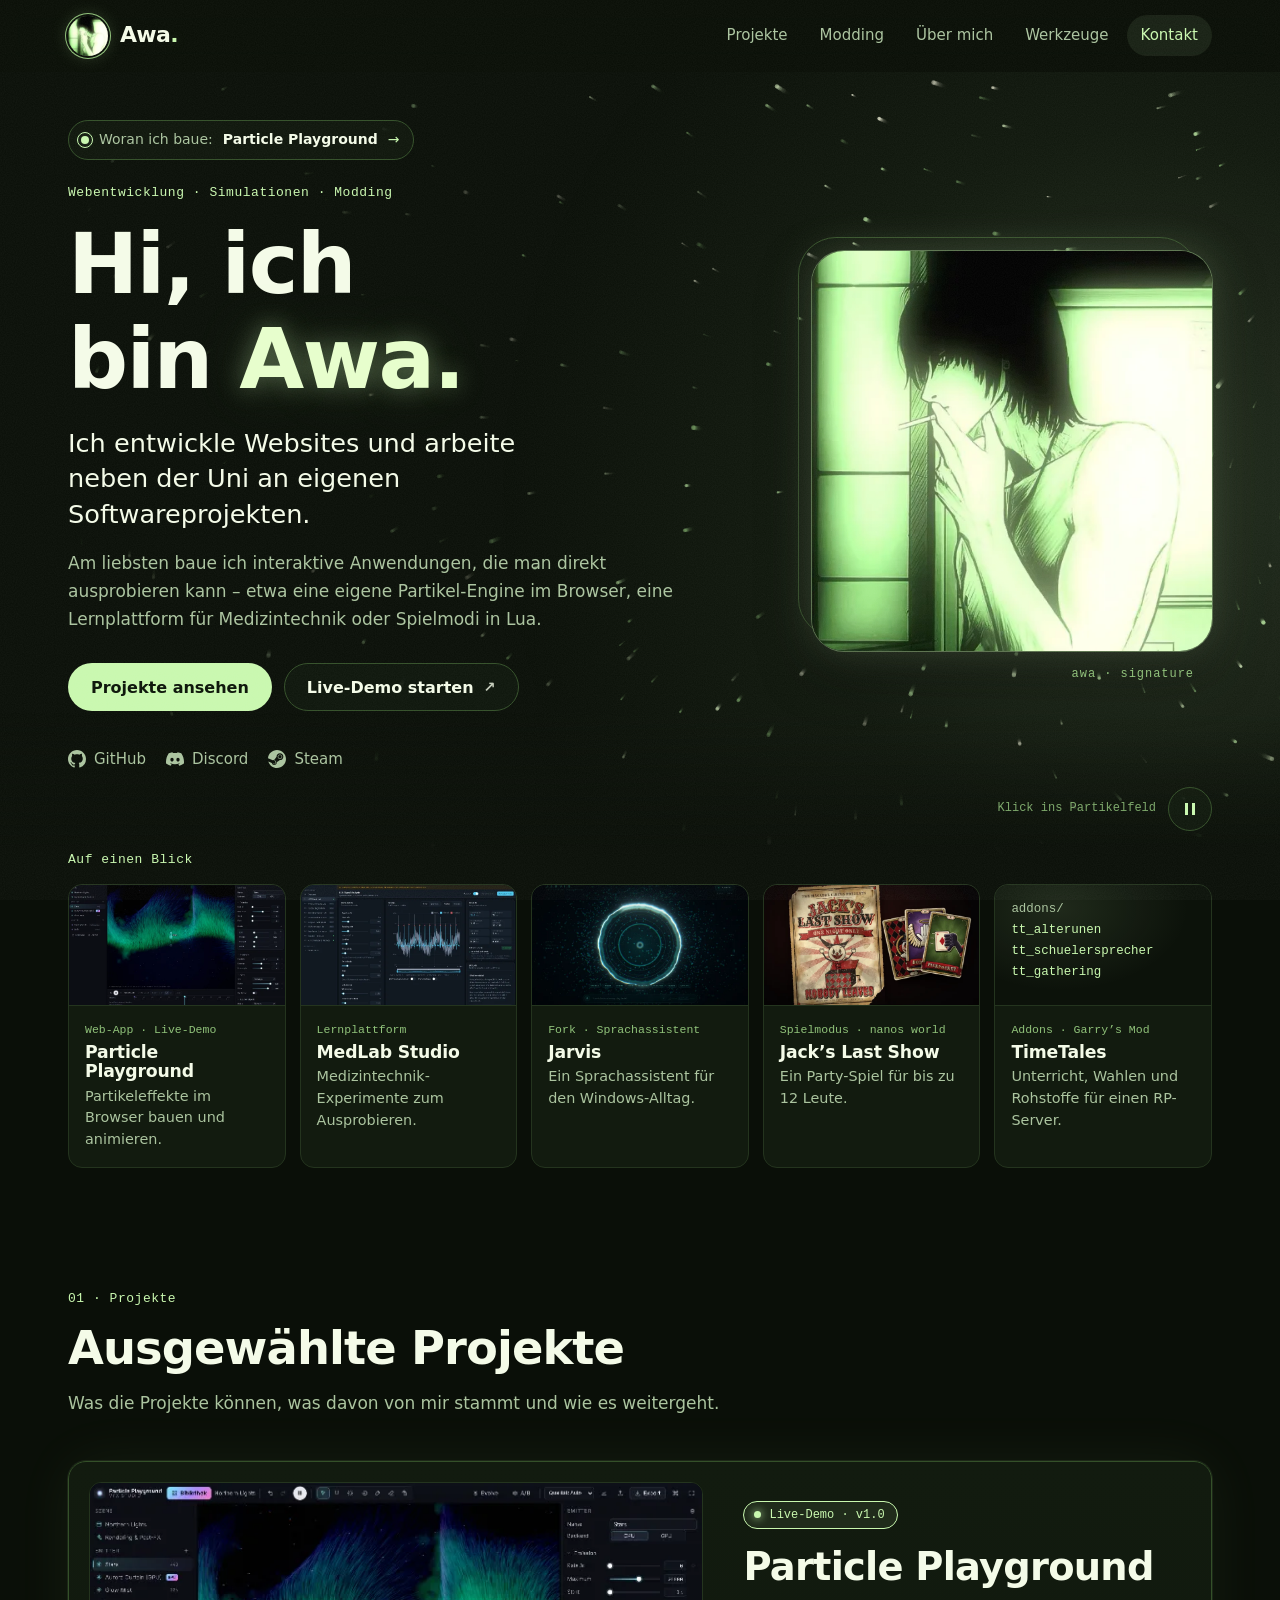
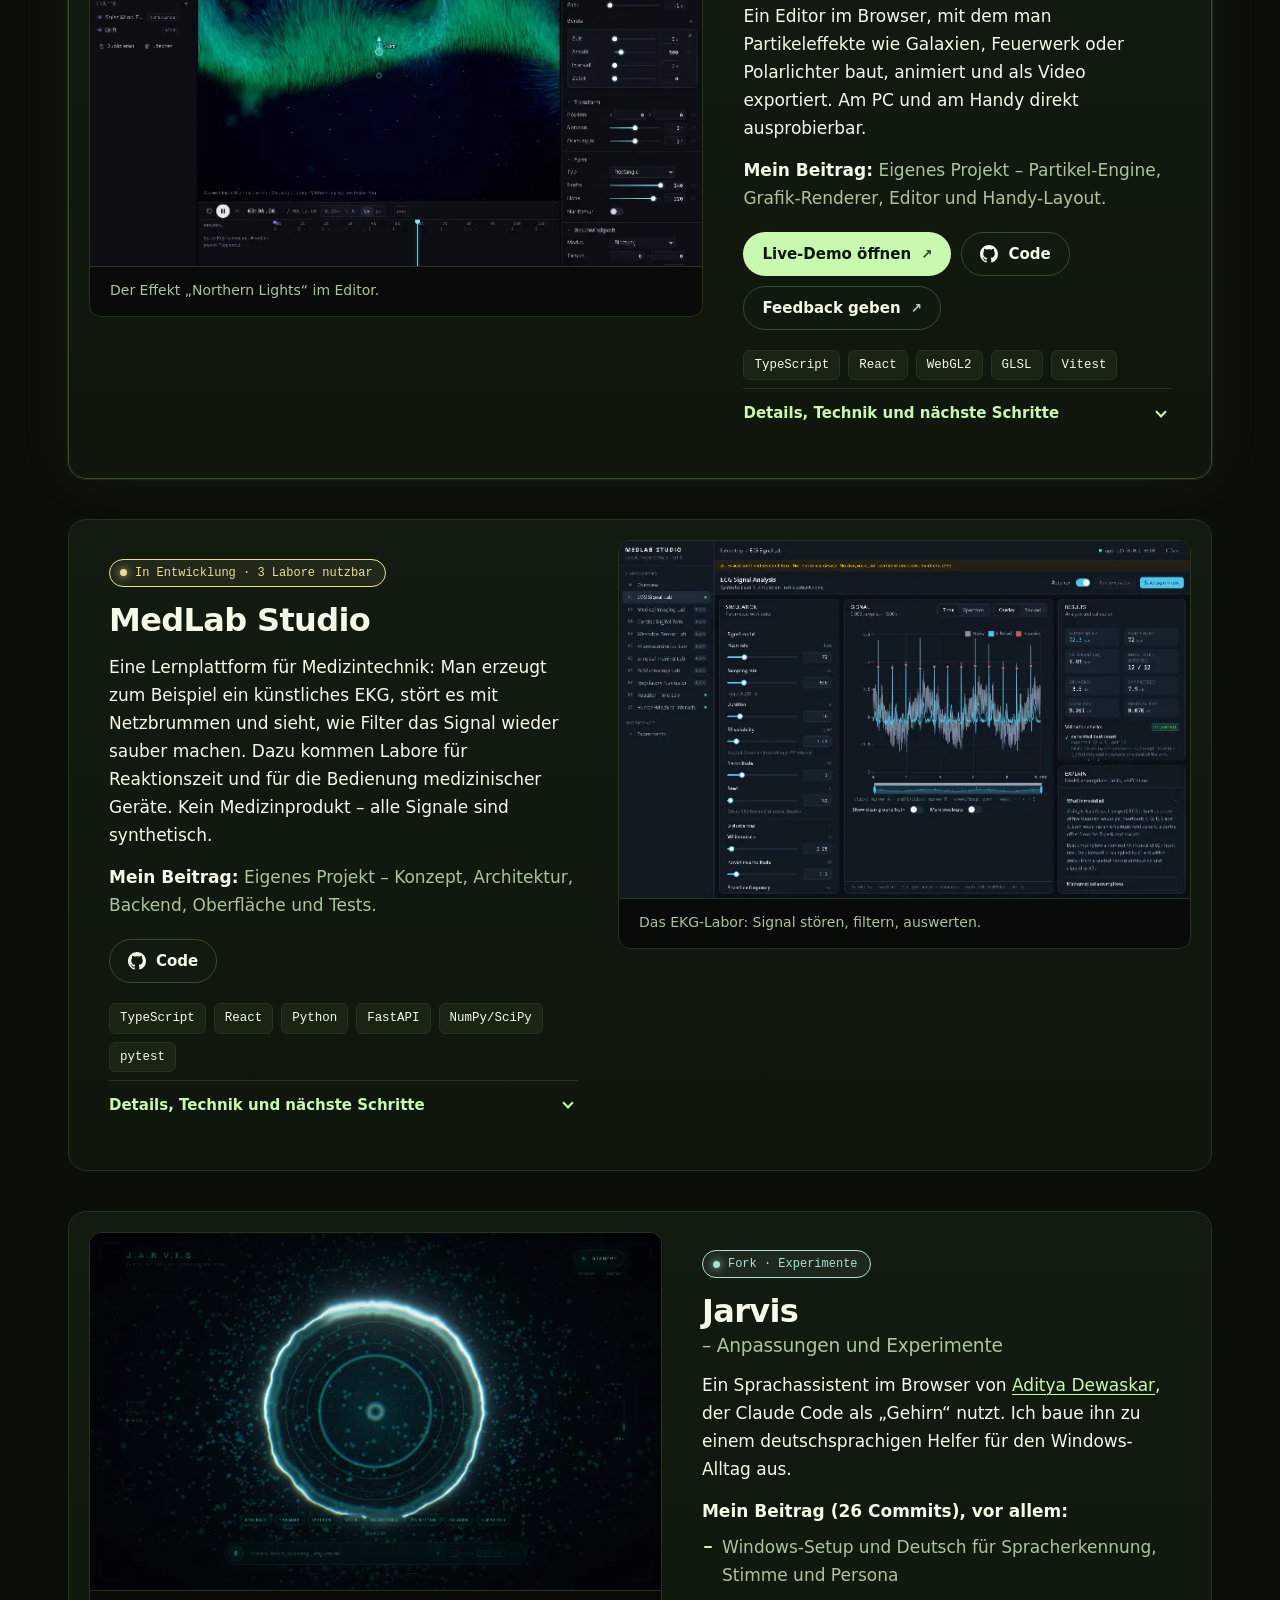
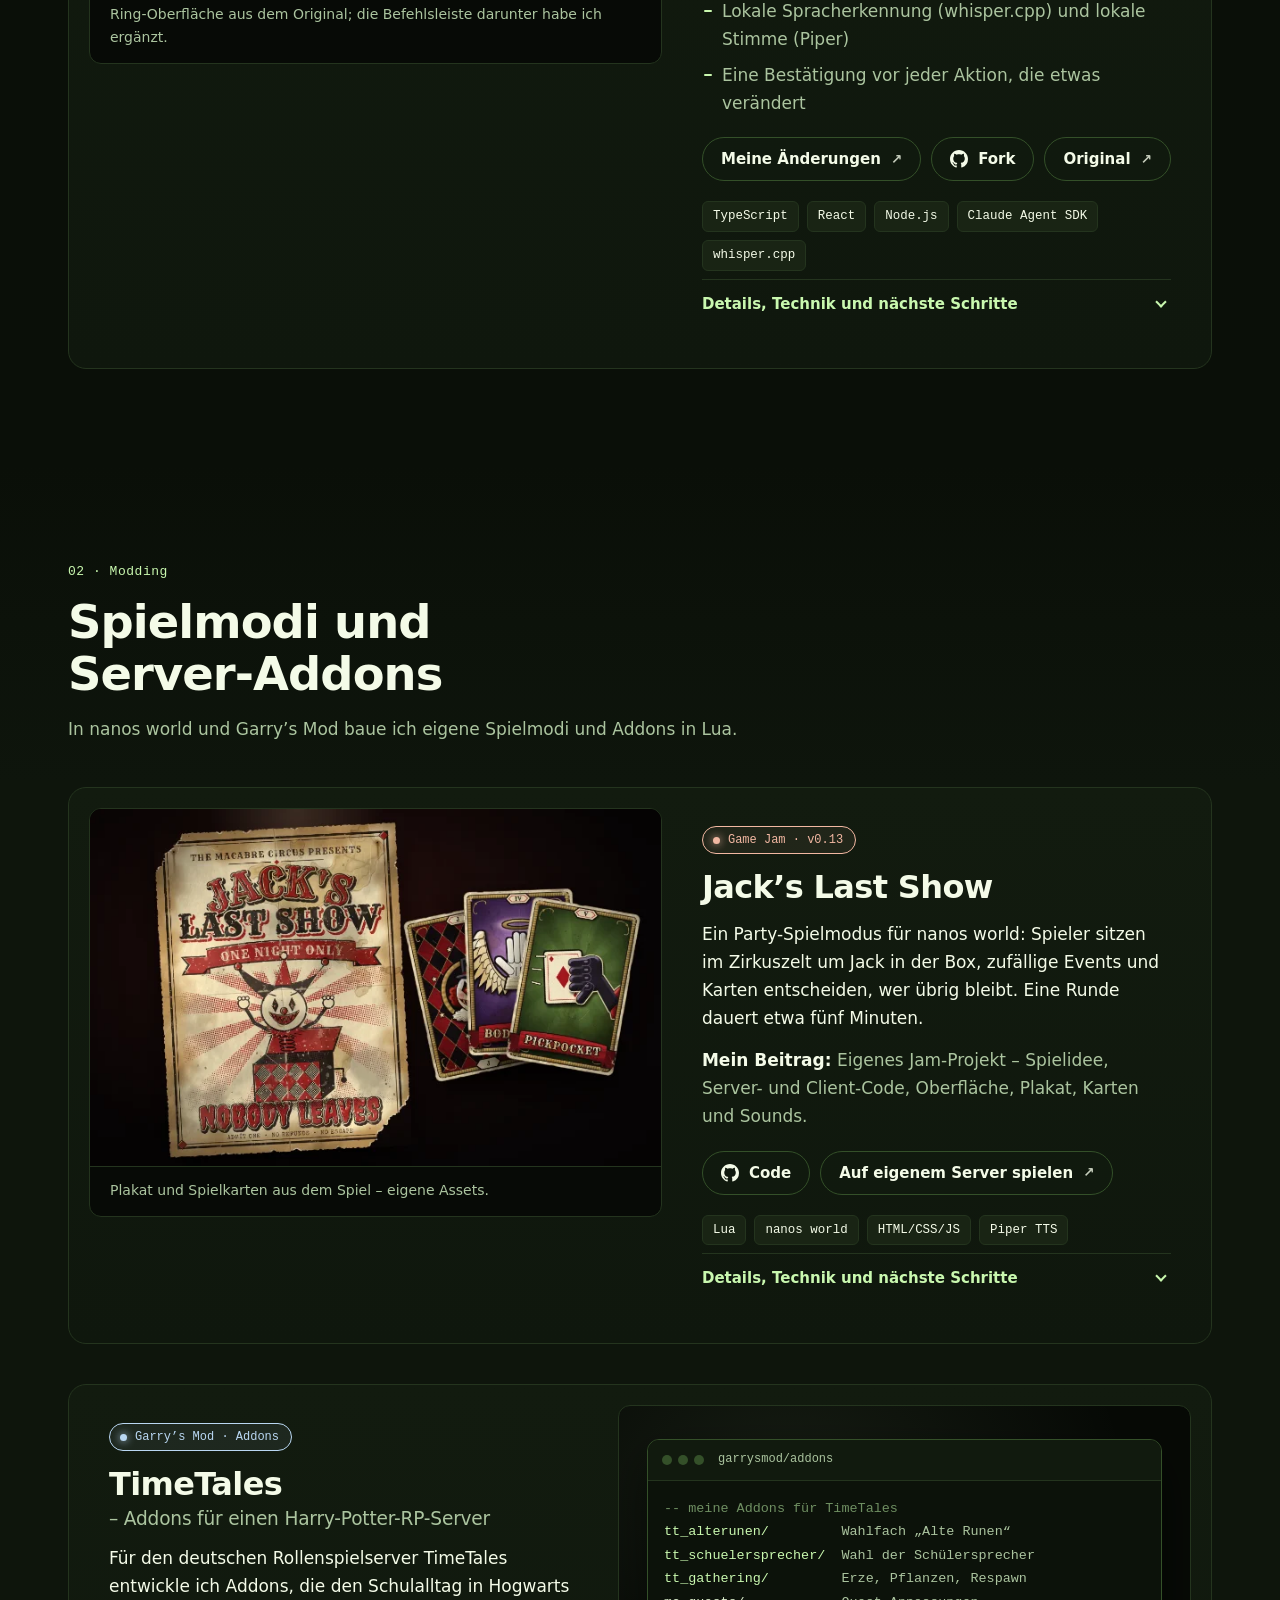
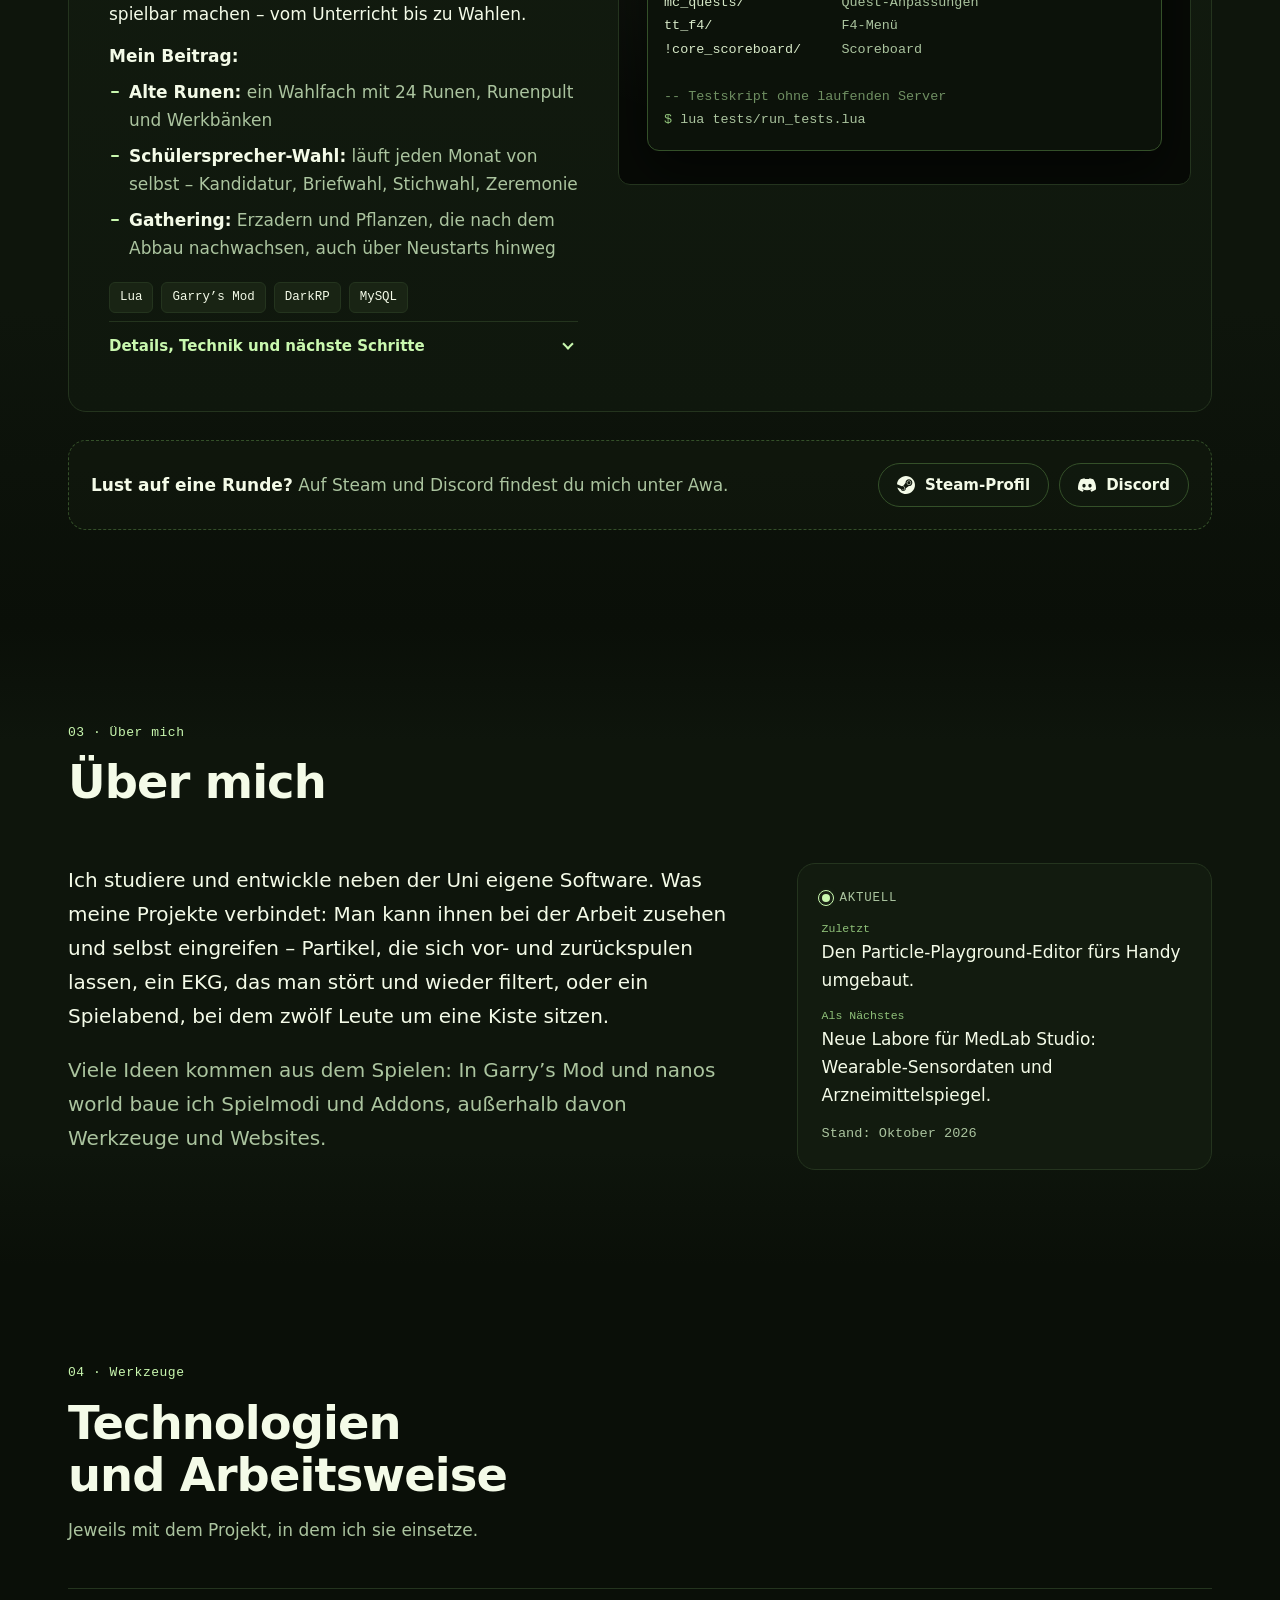
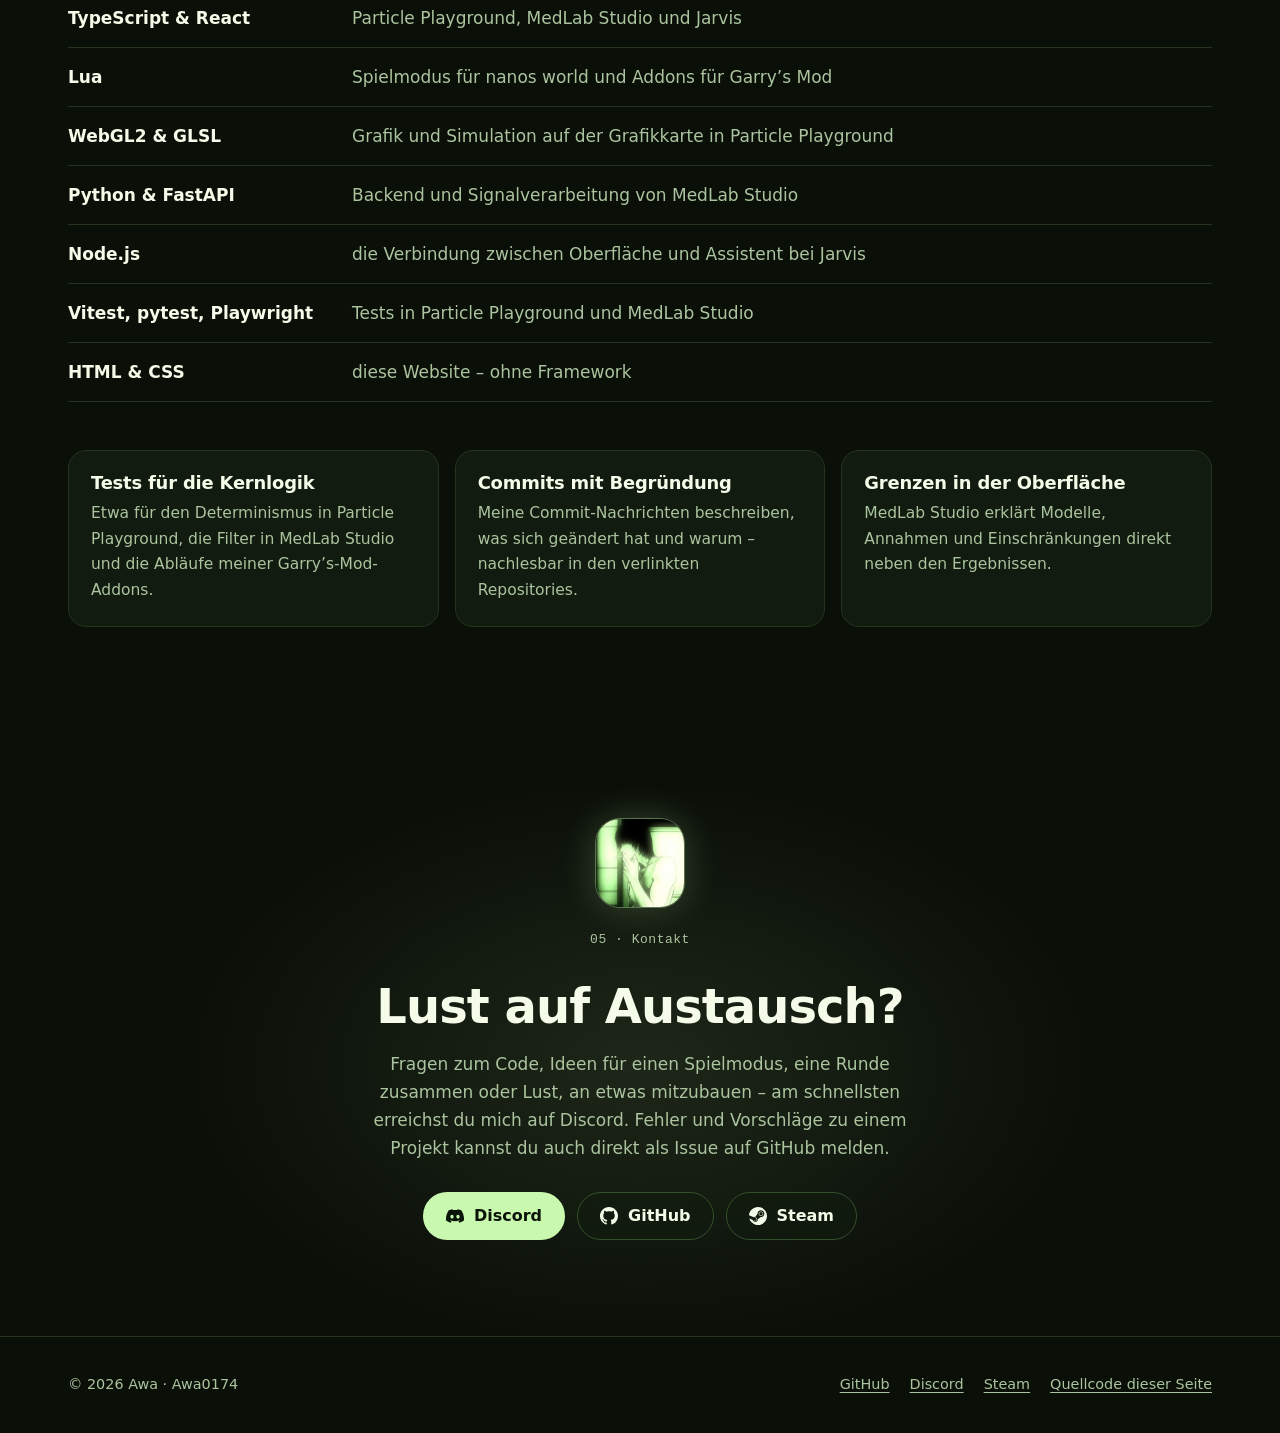
==== commit 42e794b7: "Speak to developers and the community Contact text invites code questions, game-mode ideas and contr" ====
--- a/index.html
+++ b/index.html
@@ -195,6 +195,7 @@
               <div class="project__links">
                 <a class="btn btn--primary btn--sm" href="https://awa0174.github.io/Particle-Playground/">Live-Demo öffnen<span class="arrow" aria-hidden="true">↗</span></a>
                 <a class="btn btn--ghost btn--sm" href="https://github.com/Awa0174/Particle-Playground"><svg class="icon" aria-hidden="true"><use href="#i-github"/></svg>Code</a>
+                <a class="btn btn--ghost btn--sm" href="https://github.com/Awa0174/Particle-Playground/issues">Feedback geben<span class="arrow" aria-hidden="true">↗</span></a>
               </div>
               <ul class="tags" aria-label="Eingesetzte Technologien">
                 <li>TypeScript</li><li>React</li><li>WebGL2</li><li>GLSL</li><li>Vitest</li>
@@ -372,6 +373,7 @@
               <p class="project__role"><strong>Mein Beitrag:</strong> Eigenes Jam-Projekt – Spielidee, Server- und Client-Code, Oberfläche, Plakat, Karten und Sounds.</p>
               <div class="project__links">
                 <a class="btn btn--ghost btn--sm" href="https://github.com/Awa0174/NanosworldgameJam"><svg class="icon" aria-hidden="true"><use href="#i-github"/></svg>Code</a>
+                <a class="btn btn--ghost btn--sm" href="https://github.com/Awa0174/NanosworldgameJam#installation-auf-dem-server">Auf eigenem Server spielen<span class="arrow" aria-hidden="true">↗</span></a>
               </div>
               <ul class="tags" aria-label="Eingesetzte Technologien">
                 <li>Lua</li><li>nanos world</li><li>HTML/CSS/JS</li><li>Piper TTS</li>
@@ -392,7 +394,7 @@
                     <dd>Stimme, Kamera und Licht im Finale feinjustieren, danach eigene 3D-Modelle über das nanos world ADK in Unreal Engine.</dd>
                   </div>
                 </dl>
-                <p class="project__note">Läuft als Package auf einem eigenen nanos-world-Server; die Einrichtung steht im README.</p>
+                <p class="project__note">Läuft als Package auf einem eigenen nanos-world-Server – mit 20 Sekunden Wartezeit startet eine Show auch allein mit Bots.</p>
               </div>
             </div>
           </article>
@@ -520,7 +522,7 @@
         <img class="contact__avatar" src="assets/img/awa-192.webp" width="96" height="96" alt="" loading="lazy">
         <p class="eyebrow">05 · Kontakt</p>
         <h2 id="kontakt-title">Lust auf Austausch?</h2>
-        <p>Ob Frage zu einem Projekt, Idee für eine Zusammenarbeit, eine Runde zusammen oder einfach Feedback – schreib mir auf Discord oder schau auf GitHub vorbei.</p>
+        <p>Fragen zum Code, Ideen für einen Spielmodus, eine Runde zusammen oder Lust, an etwas mitzubauen – am schnellsten erreichst du mich auf Discord. Fehler und Vorschläge zu einem Projekt kannst du auch direkt als Issue auf GitHub melden.</p>
         <div class="contact__links">
           <a class="btn btn--primary" href="https://discord.com/users/972555021814202468"><svg class="icon" aria-hidden="true"><use href="#i-discord"/></svg>Discord</a>
           <a class="btn btn--ghost" href="https://github.com/Awa0174"><svg class="icon" aria-hidden="true"><use href="#i-github"/></svg>GitHub</a>
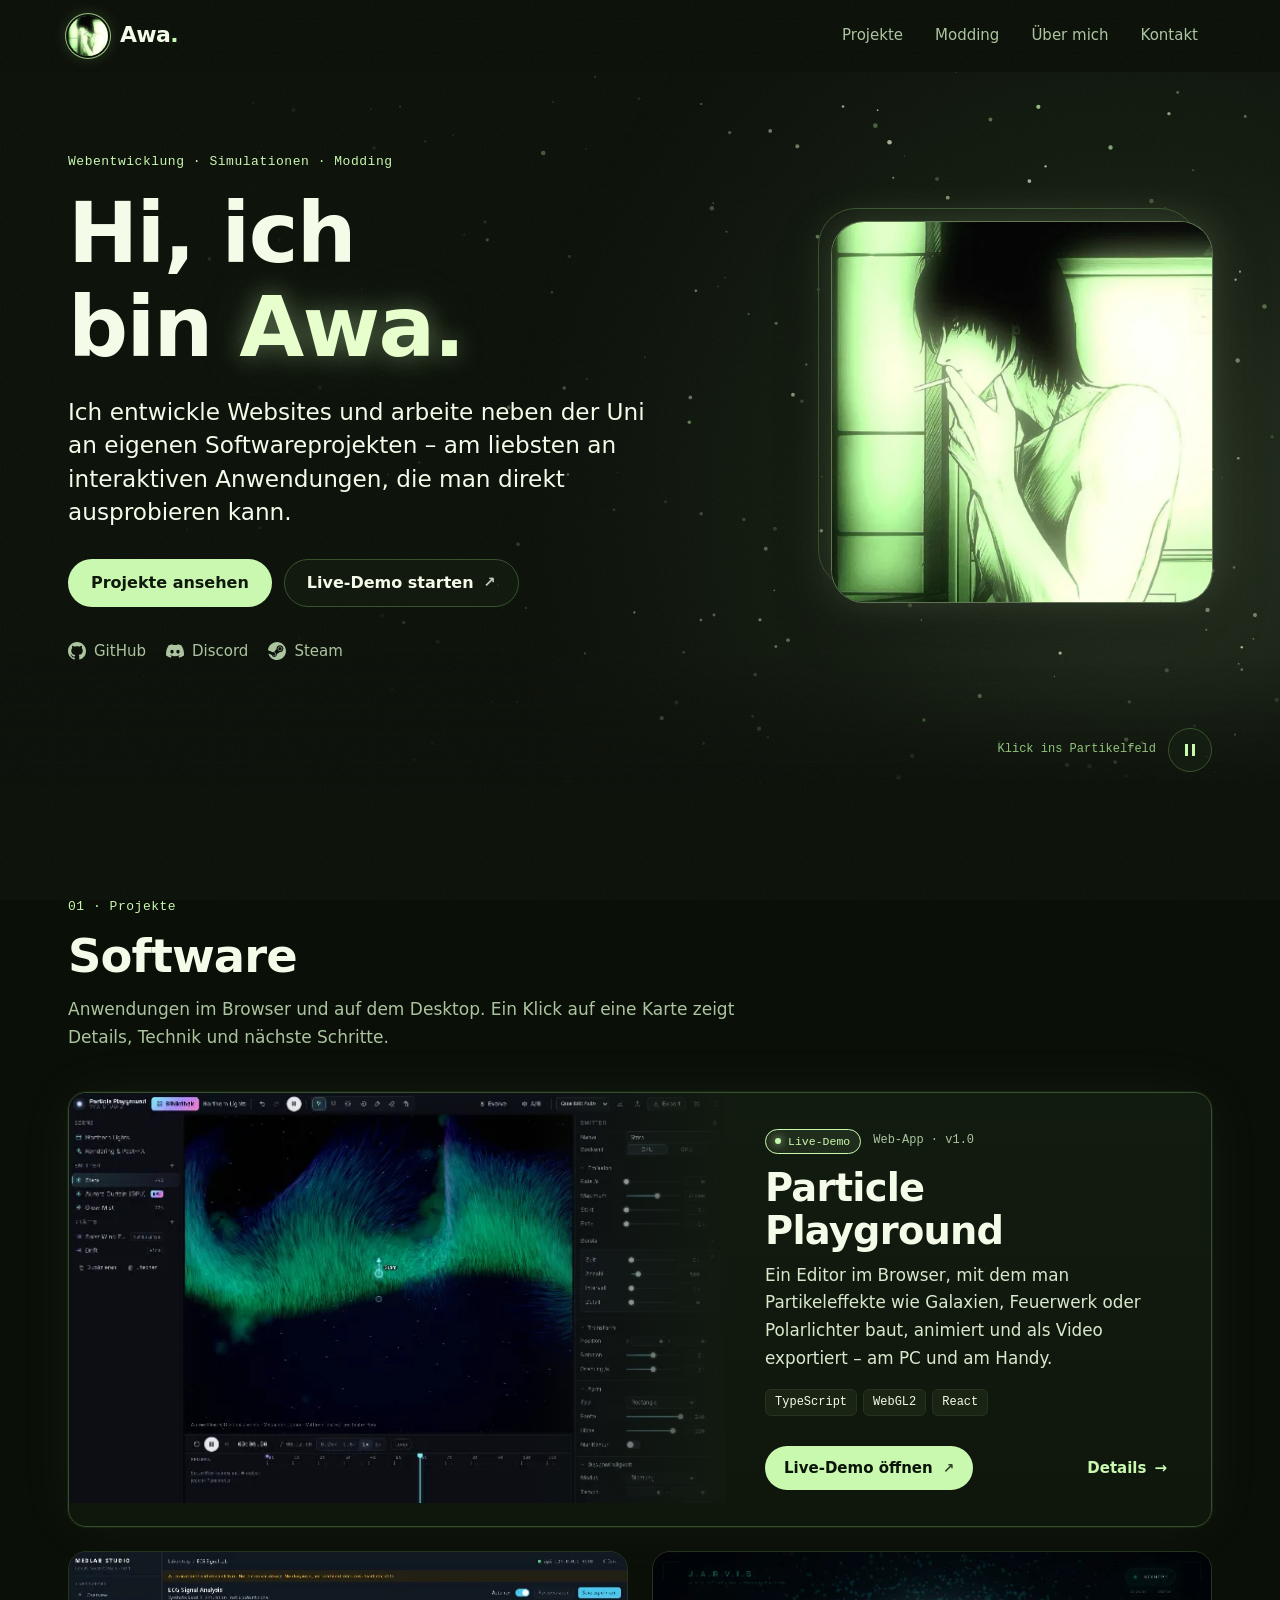
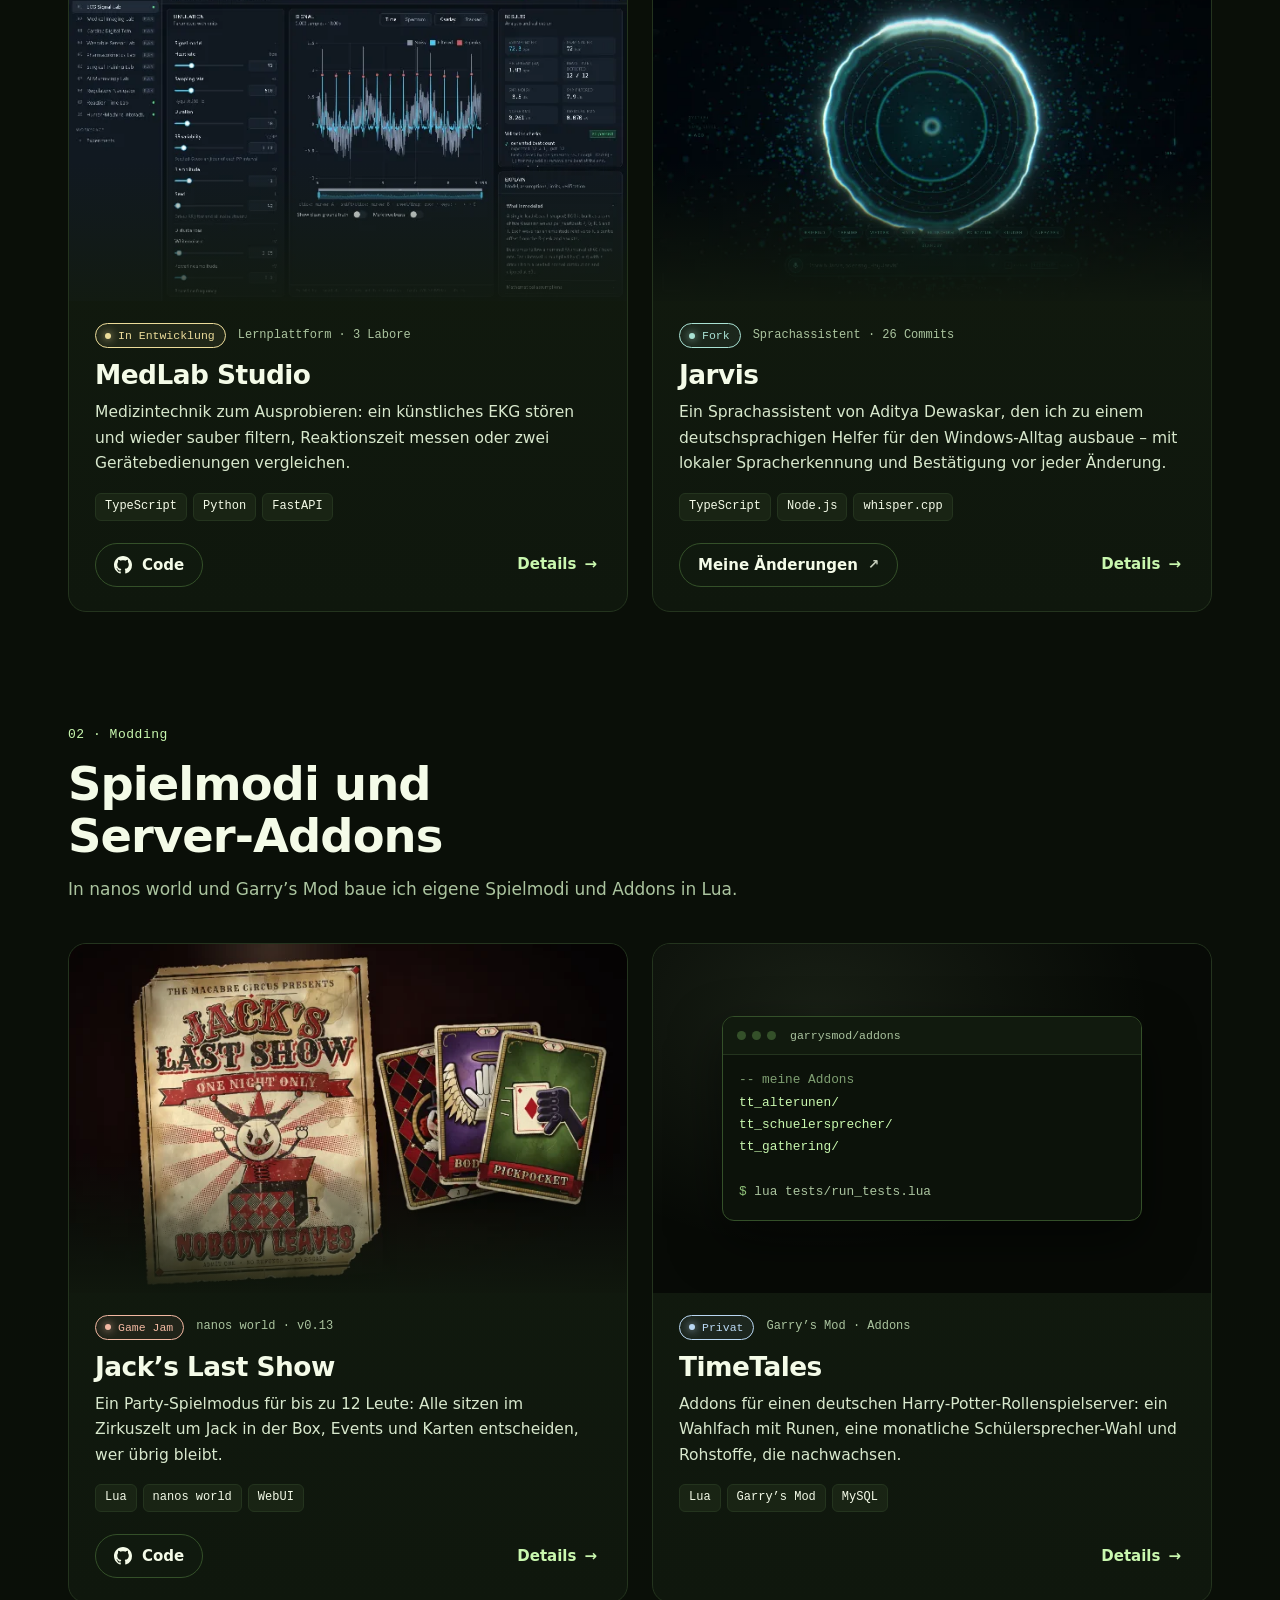
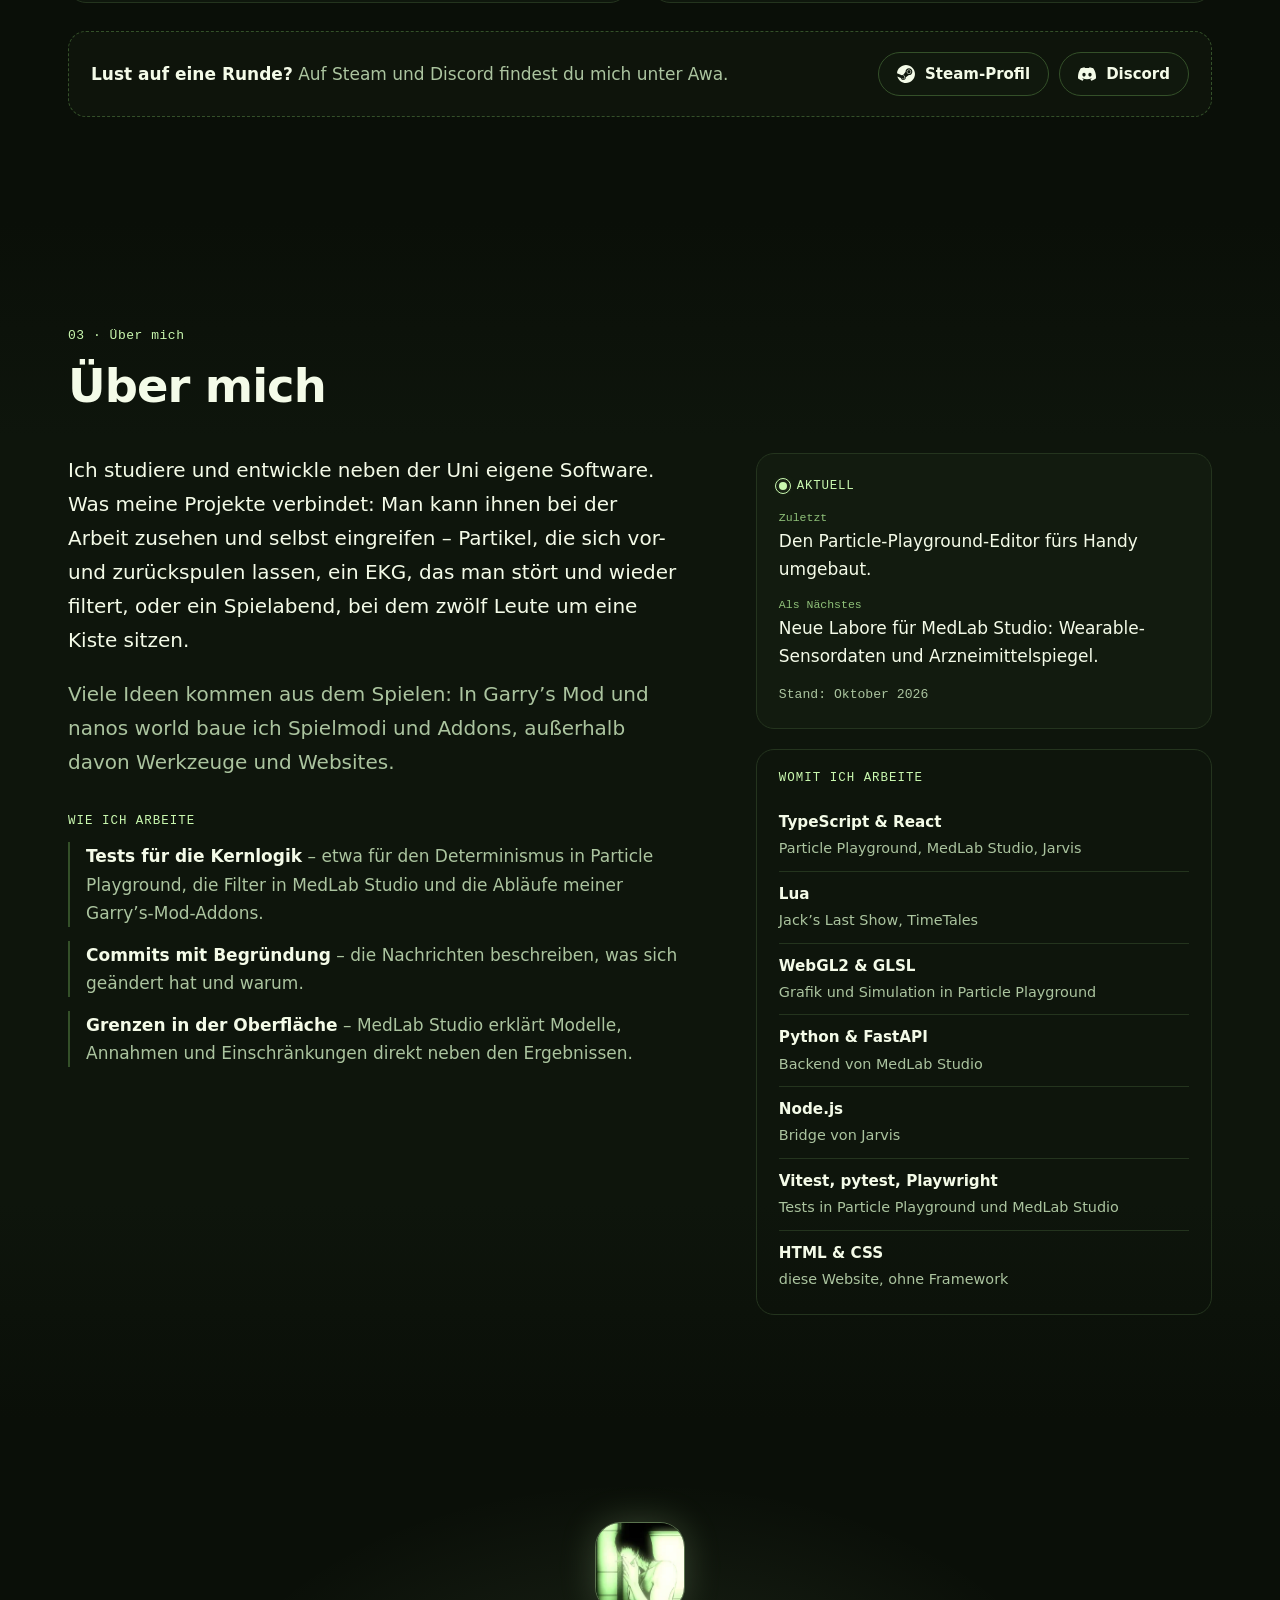
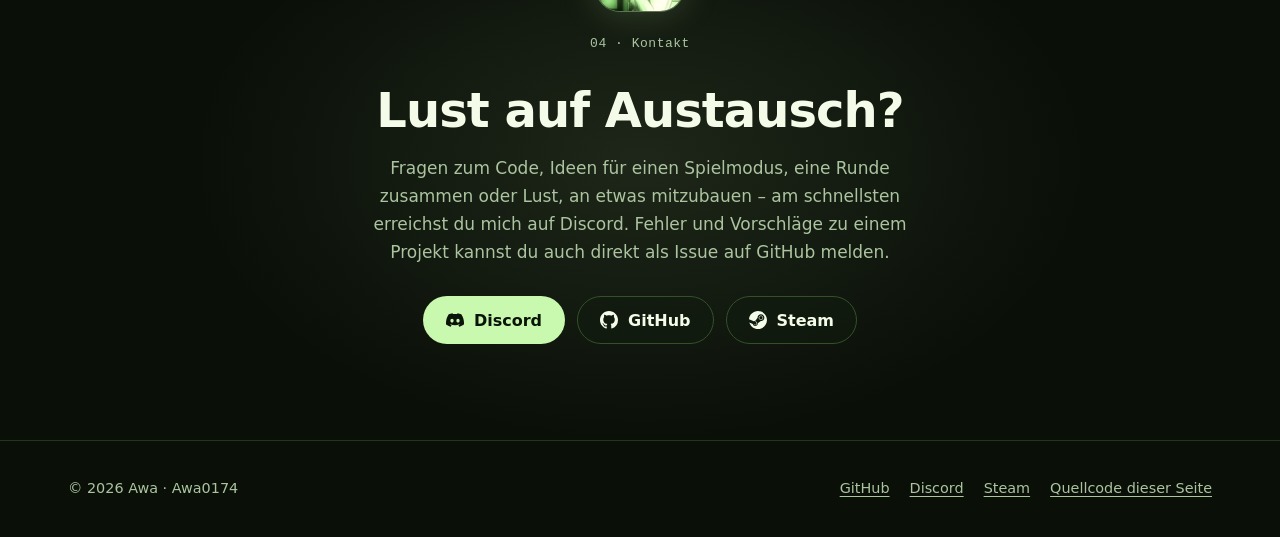
==== commit cb73c881: "UI/UX overhaul: project grid with detail drawer, calmer hero, merged about - Projects become a compa" ====
--- a/index.html
+++ b/index.html
@@ -65,7 +65,6 @@
           <li><a href="#projekte">Projekte</a></li>
           <li><a href="#modding">Modding</a></li>
           <li><a href="#ueber-mich">Über mich</a></li>
-          <li><a href="#technologien">Werkzeuge</a></li>
           <li><a href="#kontakt">Kontakt</a></li>
         </ul>
       </nav>
@@ -73,28 +72,14 @@
   </header>
 
   <main id="inhalt">
-    <!-- Einstieg -->
+    <!-- ============ Einstieg ============ -->
     <section class="hero" id="top" aria-labelledby="hero-title">
       <canvas class="hero__particles" aria-hidden="true"></canvas>
       <div class="container hero__inner">
-        <figure class="hero__portrait">
-          <img src="assets/img/awa-480.webp"
-               srcset="assets/img/awa-192.webp 192w, assets/img/awa-480.webp 480w, assets/img/awa-900.webp 900w"
-               sizes="(min-width: 960px) 400px, 120px"
-               width="480" height="480" fetchpriority="high"
-               alt="Awas Signaturbild: eine gezeichnete Figur mit dunklem Haar in hellem, grünem Licht am Fenster.">
-        </figure>
         <div class="hero__copy">
-          <a class="ticker" href="#particle-playground" data-ticker>
-            <span class="pulse" aria-hidden="true"></span>
-            <span class="ticker__label">Woran ich baue:</span>
-            <span class="ticker__item">Particle Playground</span>
-            <span class="ticker__arrow" aria-hidden="true">→</span>
-          </a>
           <p class="eyebrow">Webentwicklung · Simulationen · Modding</p>
           <h1 id="hero-title">Hi, ich bin <span class="glow">Awa.</span></h1>
-          <p class="hero__lead">Ich entwickle Websites und arbeite neben der Uni an eigenen Softwareprojekten.</p>
-          <p class="hero__text">Am liebsten baue ich interaktive Anwendungen, die man direkt ausprobieren kann – etwa eine eigene Partikel-Engine im Browser, eine Lernplattform für Medizintechnik oder Spielmodi in Lua.</p>
+          <p class="hero__lead">Ich entwickle Websites und arbeite neben der Uni an eigenen Softwareprojekten – am liebsten an interaktiven Anwendungen, die man direkt ausprobieren kann.</p>
           <div class="hero__actions">
             <a class="btn btn--primary" href="#projekte">Projekte ansehen</a>
             <a class="btn btn--ghost" href="https://awa0174.github.io/Particle-Playground/">Live-Demo starten<span class="arrow" aria-hidden="true">↗</span></a>
@@ -105,6 +90,13 @@
             <li><a href="https://steamcommunity.com/id/-Awa/"><svg class="icon" aria-hidden="true"><use href="#i-steam"/></svg>Steam</a></li>
           </ul>
         </div>
+        <figure class="hero__portrait">
+          <img src="assets/img/awa-480.webp"
+               srcset="assets/img/awa-192.webp 192w, assets/img/awa-480.webp 480w, assets/img/awa-900.webp 900w"
+               sizes="(min-width: 960px) 380px, 112px"
+               width="480" height="480" fetchpriority="high"
+               alt="Awas Signaturbild: eine gezeichnete Figur mit dunklem Haar in hellem, grünem Licht am Fenster.">
+        </figure>
       </div>
       <div class="hero__fx container">
         <p class="hero__hint" aria-hidden="true">Klick ins Partikelfeld</p>
@@ -115,337 +107,252 @@
       </div>
     </section>
 
-    <!-- Überblick: alle Arbeiten auf einen Blick -->
-    <section class="overview" aria-labelledby="overview-title">
-      <div class="container">
-        <h2 class="overview__title" id="overview-title">Auf einen Blick</h2>
-        <ul class="tiles">
-          <li class="tile">
-            <img src="assets/img/particle-northern-640.webp" width="640" height="400" loading="lazy" decoding="async" alt="">
-            <div class="tile__body">
-              <p class="tile__type">Web-App · Live-Demo</p>
-              <h3><a class="tile__link" href="#particle-playground">Particle Playground</a></h3>
-              <p>Partikeleffekte im Browser bauen und animieren.</p>
-            </div>
-          </li>
-          <li class="tile">
-            <img src="assets/img/medlab-ecg-640.webp" width="640" height="400" loading="lazy" decoding="async" alt="">
-            <div class="tile__body">
-              <p class="tile__type">Lernplattform</p>
-              <h3><a class="tile__link" href="#medlab-studio">MedLab Studio</a></h3>
-              <p>Medizintechnik-Experimente zum Ausprobieren.</p>
-            </div>
-          </li>
-          <li class="tile">
-            <img src="assets/img/jarvis-boot-640.webp" width="640" height="400" loading="lazy" decoding="async" alt="">
-            <div class="tile__body">
-              <p class="tile__type">Fork · Sprachassistent</p>
-              <h3><a class="tile__link" href="#jarvis">Jarvis</a></h3>
-              <p>Ein Sprachassistent für den Windows-Alltag.</p>
-            </div>
-          </li>
-          <li class="tile">
-            <img src="assets/img/jacks-last-show-640.webp" width="640" height="400" loading="lazy" decoding="async" alt="">
-            <div class="tile__body">
-              <p class="tile__type">Spielmodus · nanos world</p>
-              <h3><a class="tile__link" href="#jacks-last-show">Jack’s Last Show</a></h3>
-              <p>Ein Party-Spiel für bis zu 12 Leute.</p>
-            </div>
-          </li>
-          <li class="tile tile--code">
-            <div class="tile__code" aria-hidden="true"><span>addons/</span>tt_alterunen<br>tt_schuelersprecher<br>tt_gathering</div>
-            <div class="tile__body">
-              <p class="tile__type">Addons · Garry’s Mod</p>
-              <h3><a class="tile__link" href="#timetales">TimeTales</a></h3>
-              <p>Unterricht, Wahlen und Rohstoffe für einen RP-Server.</p>
-            </div>
-          </li>
-        </ul>
-      </div>
-    </section>
-
-    <!-- Ausgewählte Projekte
-         Jedes Projekt ist ein <article class="project">-Block:
-         Bild, Status, Name, Kurzbeschreibung, eigener Beitrag, Links, Technologien
-         und aufklappbare Details. Für ein neues Projekt einen Block kopieren. -->
+    <!-- ============ Projekte ============
+         Jede Karte (<article class="card">) zeigt das Wichtigste; der volle Text steht im
+         <details class="card__details"> darunter. Mit JavaScript öffnet er sich im Seitenpanel,
+         ohne JavaScript klappt er direkt in der Karte auf. -->
     <section class="section" id="projekte" aria-labelledby="projekte-title">
       <div class="container">
         <header class="section__head">
           <p class="eyebrow">01 · Projekte</p>
-          <h2 id="projekte-title">Ausgewählte Projekte</h2>
-          <p class="section__intro">Was die Projekte können, was davon von mir stammt und wie es weitergeht.</p>
+          <h2 id="projekte-title">Software</h2>
+          <p class="section__intro">Anwendungen im Browser und auf dem Desktop. Ein Klick auf eine Karte zeigt Details, Technik und nächste Schritte.</p>
         </header>
 
-        <div class="projects">
+        <div class="cards">
           <!-- Particle Playground -->
-          <article class="project project--featured reveal" id="particle-playground" aria-labelledby="p-particle">
-            <figure class="project__media">
+          <article class="card card--featured reveal" id="particle-playground" aria-labelledby="t-particle">
+            <div class="card__media">
               <img src="assets/img/particle-northern-1200.webp"
                    srcset="assets/img/particle-northern-640.webp 640w, assets/img/particle-northern-1200.webp 1200w"
-                   sizes="(min-width: 960px) 600px, calc(100vw - 32px)"
+                   sizes="(min-width: 960px) 640px, calc(100vw - 32px)"
                    width="1200" height="750" loading="lazy" decoding="async"
                    alt="Editor mit einem grünen Polarlicht aus Partikeln, links die Szene, rechts Regler, unten die Timeline.">
-              <figcaption>Der Effekt „Northern Lights“ im Editor.</figcaption>
-            </figure>
-            <div class="project__body">
-              <p class="status status--live"><span class="status__dot" aria-hidden="true"></span>Live-Demo · v1.0</p>
-              <h3 id="p-particle">Particle Playground</h3>
-              <p class="project__lead">Ein Editor im Browser, mit dem man Partikeleffekte wie Galaxien, Feuerwerk oder Polarlichter baut, animiert und als Video exportiert. Am PC und am Handy direkt ausprobierbar.</p>
-              <p class="project__role"><strong>Mein Beitrag:</strong> Eigenes Projekt – Partikel-Engine, Grafik-Renderer, Editor und Handy-Layout.</p>
-              <div class="project__links">
+            </div>
+            <div class="card__body">
+              <p class="card__meta"><span class="status status--live">Live-Demo</span><span>Web-App · v1.0</span></p>
+              <h3 class="card__title" id="t-particle">Particle Playground</h3>
+              <p class="card__lead">Ein Editor im Browser, mit dem man Partikeleffekte wie Galaxien, Feuerwerk oder Polarlichter baut, animiert und als Video exportiert – am PC und am Handy.</p>
+              <ul class="tags" aria-label="Technologien"><li>TypeScript</li><li>WebGL2</li><li>React</li></ul>
+              <div class="card__actions">
                 <a class="btn btn--primary btn--sm" href="https://awa0174.github.io/Particle-Playground/">Live-Demo öffnen<span class="arrow" aria-hidden="true">↗</span></a>
-                <a class="btn btn--ghost btn--sm" href="https://github.com/Awa0174/Particle-Playground"><svg class="icon" aria-hidden="true"><use href="#i-github"/></svg>Code</a>
-                <a class="btn btn--ghost btn--sm" href="https://github.com/Awa0174/Particle-Playground/issues">Feedback geben<span class="arrow" aria-hidden="true">↗</span></a>
-              </div>
-              <ul class="tags" aria-label="Eingesetzte Technologien">
-                <li>TypeScript</li><li>React</li><li>WebGL2</li><li>GLSL</li><li>Vitest</li>
-              </ul>
-              <button class="more-toggle" type="button" aria-expanded="true" aria-controls="more-particle">Details</button>
-              <div class="more" id="more-particle">
-                <dl class="facts">
-                  <div class="facts__item">
-                    <dt>Was es kann</dt>
-                    <dd>Zwölf fertige Effekte, Werkzeuge zum Anziehen, Abstoßen und Malen von Kraftfeldern, Keyframes für jeden Regler, Teilen per Link und Video-Export. Große Schwärme rechnet die Grafikkarte – wie viele Partikel flüssig laufen, hängt vom Gerät ab; eine eingebaute Leistungsanzeige zeigt die echten Werte.</dd>
-                  </div>
-                  <div class="facts__item decision">
-                    <dt>Eine technische Entscheidung</dt>
-                    <dd>
-                      <dl class="decision__steps">
-                        <div><dt>Problem</dt><dd>Die Timeline sollte sich vor- und zurückspulen lassen, ohne dass sich der Effekt verändert.</dd></div>
-                        <div><dt>Ansatz</dt><dd>Fester Zeitschritt, Zufall aus einem Seed und gespeicherte Zwischenstände – derselbe Seed ergibt immer dasselbe Bild.</dd></div>
-                        <div><dt>Nachteil</dt><dd>Eingriffe mit Maus oder Mikrofon lassen sich nicht wiederholen. Solche Momente werden nicht gespeichert; beim Spulen gilt wieder der reproduzierbare Verlauf.</dd></div>
-                        <div><dt>Ergebnis</dt><dd>Tests sichern ab, dass das Ergebnis bei jeder Bildrate gleich bleibt und Zurückspulen exakt denselben Zustand liefert.</dd></div>
-                      </dl>
-                    </dd>
-                  </div>
-                  <div class="facts__item">
-                    <dt>Als Nächstes</dt>
-                    <dd>Funktionen auf die Grafikkarte bringen, die bisher nur auf dem Prozessor laufen, etwa Unter-Emitter.</dd>
-                  </div>
+                <button class="card__open" type="button" data-open="particle-playground">Details <span aria-hidden="true">→</span></button>
+              </div>
+            </div>
+            <details class="card__details">
+              <summary>Details, Technik und nächste Schritte</summary>
+              <div class="detail" data-detail>
+                <p class="detail__role"><strong>Mein Beitrag:</strong> Eigenes Projekt – Partikel-Engine, Grafik-Renderer, Editor und Handy-Layout.</p>
+                <div class="detail__links">
+                  <a class="btn btn--primary btn--sm" href="https://awa0174.github.io/Particle-Playground/">Live-Demo öffnen<span class="arrow" aria-hidden="true">↗</span></a>
+                  <a class="btn btn--ghost btn--sm" href="https://github.com/Awa0174/Particle-Playground"><svg class="icon" aria-hidden="true"><use href="#i-github"/></svg>Code</a>
+                  <a class="btn btn--ghost btn--sm" href="https://github.com/Awa0174/Particle-Playground/issues">Feedback geben<span class="arrow" aria-hidden="true">↗</span></a>
+                </div>
+                <h4>Was es kann</h4>
+                <p>Zwölf fertige Effekte, Werkzeuge zum Anziehen, Abstoßen und Malen von Kraftfeldern, Keyframes für jeden Regler, Teilen per Link und Video-Export. Große Schwärme rechnet die Grafikkarte – wie viele Partikel flüssig laufen, hängt vom Gerät ab; eine eingebaute Leistungsanzeige zeigt die echten Werte.</p>
+                <h4>Eine technische Entscheidung</h4>
+                <dl class="decision">
+                  <div><dt>Problem</dt><dd>Die Timeline sollte sich vor- und zurückspulen lassen, ohne dass sich der Effekt verändert.</dd></div>
+                  <div><dt>Ansatz</dt><dd>Fester Zeitschritt, Zufall aus einem Seed und gespeicherte Zwischenstände – derselbe Seed ergibt immer dasselbe Bild.</dd></div>
+                  <div><dt>Nachteil</dt><dd>Eingriffe mit Maus oder Mikrofon lassen sich nicht wiederholen. Solche Momente werden nicht gespeichert; beim Spulen gilt wieder der reproduzierbare Verlauf.</dd></div>
+                  <div><dt>Ergebnis</dt><dd>Tests sichern ab, dass das Ergebnis bei jeder Bildrate gleich bleibt und Zurückspulen exakt denselben Zustand liefert.</dd></div>
                 </dl>
-              </div>
-            </div>
+                <h4>Als Nächstes</h4>
+                <p>Funktionen auf die Grafikkarte bringen, die bisher nur auf dem Prozessor laufen, etwa Unter-Emitter.</p>
+                <h4>Technologien</h4>
+                <ul class="tags"><li>TypeScript</li><li>React</li><li>WebGL2</li><li>GLSL</li><li>Vite</li><li>Vitest</li></ul>
+              </div>
+            </details>
           </article>
 
           <!-- MedLab Studio -->
-          <article class="project reveal" id="medlab-studio" aria-labelledby="p-medlab">
-            <figure class="project__media">
+          <article class="card reveal" id="medlab-studio" aria-labelledby="t-medlab">
+            <div class="card__media">
               <img src="assets/img/medlab-ecg-1200.webp"
                    srcset="assets/img/medlab-ecg-640.webp 640w, assets/img/medlab-ecg-1200.webp 1200w"
-                   sizes="(min-width: 960px) 580px, calc(100vw - 32px)"
+                   sizes="(min-width: 960px) 560px, calc(100vw - 32px)"
                    width="1200" height="750" loading="lazy" decoding="async"
                    alt="Labor-Oberfläche mit Reglern links, einem verrauschten und einem gefilterten EKG in der Mitte und Messwerten rechts.">
-              <figcaption>Das EKG-Labor: Signal stören, filtern, auswerten.</figcaption>
-            </figure>
-            <div class="project__body">
-              <p class="status status--wip"><span class="status__dot" aria-hidden="true"></span>In Entwicklung · 3 Labore nutzbar</p>
-              <h3 id="p-medlab">MedLab Studio</h3>
-              <p class="project__lead">Eine Lernplattform für Medizintechnik: Man erzeugt zum Beispiel ein künstliches EKG, stört es mit Netzbrummen und sieht, wie Filter das Signal wieder sauber machen. Dazu kommen Labore für Reaktionszeit und für die Bedienung medizinischer Geräte. Kein Medizinprodukt – alle Signale sind synthetisch.</p>
-              <p class="project__role"><strong>Mein Beitrag:</strong> Eigenes Projekt – Konzept, Architektur, Backend, Oberfläche und Tests.</p>
-              <div class="project__links">
+            </div>
+            <div class="card__body">
+              <p class="card__meta"><span class="status status--wip">In Entwicklung</span><span>Lernplattform · 3 Labore</span></p>
+              <h3 class="card__title" id="t-medlab">MedLab Studio</h3>
+              <p class="card__lead">Medizintechnik zum Ausprobieren: ein künstliches EKG stören und wieder sauber filtern, Reaktionszeit messen oder zwei Gerätebedienungen vergleichen.</p>
+              <ul class="tags" aria-label="Technologien"><li>TypeScript</li><li>Python</li><li>FastAPI</li></ul>
+              <div class="card__actions">
                 <a class="btn btn--ghost btn--sm" href="https://github.com/Awa0174/MedLab-Studio"><svg class="icon" aria-hidden="true"><use href="#i-github"/></svg>Code</a>
-              </div>
-              <ul class="tags" aria-label="Eingesetzte Technologien">
-                <li>TypeScript</li><li>React</li><li>Python</li><li>FastAPI</li><li>NumPy/SciPy</li><li>pytest</li>
-              </ul>
-              <button class="more-toggle" type="button" aria-expanded="true" aria-controls="more-medlab">Details</button>
-              <div class="more" id="more-medlab">
-                <dl class="facts">
-                  <div class="facts__item">
-                    <dt>Die drei Labore</dt>
-                    <dd>
-                      <ul class="ticks">
-                        <li><strong>EKG:</strong> Signal erzeugen, stören, filtern, Herzschläge erkennen und mit den bekannten Referenzwerten vergleichen</li>
-                        <li><strong>Reaktionszeit:</strong> im Browser messen, inklusive Abschätzung der Messungenauigkeit</li>
-                        <li><strong>Bedienung:</strong> zwei Oberflächen einer simulierten Infusionspumpe im Vergleich – welche führt zu weniger Fehlern?</li>
-                      </ul>
-                    </dd>
-                  </div>
-                  <div class="facts__item decision">
-                    <dt>Eine technische Entscheidung</dt>
-                    <dd>
-                      <dl class="decision__steps">
-                        <div><dt>Problem</dt><dd>Ergebnisse sollen sich später exakt wiederholen und überprüfen lassen.</dd></div>
-                        <div><dt>Ansatz</dt><dd>Jedes Experiment speichert Modellversion, Parameter mit Einheiten, Seed und eine Prüfsumme des Ergebnisses.</dd></div>
-                        <div><dt>Nachteil</dt><dd>Bei gemessenen Experimenten müssen die Rohdaten mitgespeichert werden, damit das Backend sie neu auswerten kann.</dd></div>
-                        <div><dt>Ergebnis</dt><dd>Ein gespeichertes Experiment lässt sich jederzeit neu berechnen; die Prüfsumme zeigt, ob dasselbe herauskommt.</dd></div>
-                      </dl>
-                    </dd>
-                  </div>
-                  <div class="facts__item">
-                    <dt>Als Nächstes</dt>
-                    <dd>Ein Labor für Sensordaten von Wearables und eines für Arzneimittelspiegel im Körper.</dd>
-                  </div>
+                <button class="card__open" type="button" data-open="medlab-studio">Details <span aria-hidden="true">→</span></button>
+              </div>
+            </div>
+            <details class="card__details">
+              <summary>Details, Technik und nächste Schritte</summary>
+              <div class="detail" data-detail>
+                <p class="detail__role"><strong>Mein Beitrag:</strong> Eigenes Projekt – Konzept, Architektur, Backend, Oberfläche und Tests.</p>
+                <div class="detail__links">
+                  <a class="btn btn--ghost btn--sm" href="https://github.com/Awa0174/MedLab-Studio"><svg class="icon" aria-hidden="true"><use href="#i-github"/></svg>Code</a>
+                </div>
+                <p class="detail__note">Kein Medizinprodukt – alle Signale sind synthetisch. Läuft lokal mit eigenem Backend, daher ohne öffentliche Demo; die Startanleitung steht im README.</p>
+                <h4>Die drei Labore</h4>
+                <ul class="ticks">
+                  <li><strong>EKG:</strong> Signal erzeugen, stören, filtern, Herzschläge erkennen und mit den bekannten Referenzwerten vergleichen</li>
+                  <li><strong>Reaktionszeit:</strong> im Browser messen, inklusive Abschätzung der Messungenauigkeit</li>
+                  <li><strong>Bedienung:</strong> zwei Oberflächen einer simulierten Infusionspumpe im Vergleich – welche führt zu weniger Fehlern?</li>
+                </ul>
+                <h4>Eine technische Entscheidung</h4>
+                <dl class="decision">
+                  <div><dt>Problem</dt><dd>Ergebnisse sollen sich später exakt wiederholen und überprüfen lassen.</dd></div>
+                  <div><dt>Ansatz</dt><dd>Jedes Experiment speichert Modellversion, Parameter mit Einheiten, Seed und eine Prüfsumme des Ergebnisses.</dd></div>
+                  <div><dt>Nachteil</dt><dd>Bei gemessenen Experimenten müssen die Rohdaten mitgespeichert werden, damit das Backend sie neu auswerten kann.</dd></div>
+                  <div><dt>Ergebnis</dt><dd>Ein gespeichertes Experiment lässt sich jederzeit neu berechnen; die Prüfsumme zeigt, ob dasselbe herauskommt.</dd></div>
                 </dl>
-                <p class="project__note">Läuft lokal mit eigenem Backend, daher ohne öffentliche Demo. Die Startanleitung steht im README.</p>
-              </div>
-            </div>
+                <h4>Als Nächstes</h4>
+                <p>Ein Labor für Sensordaten von Wearables und eines für Arzneimittelspiegel im Körper.</p>
+                <h4>Technologien</h4>
+                <ul class="tags"><li>TypeScript</li><li>React</li><li>Tailwind CSS</li><li>ECharts</li><li>Python</li><li>FastAPI</li><li>NumPy/SciPy</li><li>SQLite</li><li>pytest</li><li>Playwright</li></ul>
+              </div>
+            </details>
           </article>
 
           <!-- Jarvis -->
-          <article class="project reveal" id="jarvis" aria-labelledby="p-jarvis">
-            <figure class="project__media">
+          <article class="card reveal" id="jarvis" aria-labelledby="t-jarvis">
+            <div class="card__media">
               <img src="assets/img/jarvis-boot-1200.webp"
                    srcset="assets/img/jarvis-boot-640.webp 640w, assets/img/jarvis-boot-1200.webp 1200w"
-                   sizes="(min-width: 960px) 580px, calc(100vw - 32px)"
+                   sizes="(min-width: 960px) 560px, calc(100vw - 32px)"
                    width="1200" height="750" loading="lazy" decoding="async"
                    alt="Jarvis im Standby: ein leuchtender türkiser Ring in einem Partikelfeld, darunter eine Befehlsleiste.">
-              <figcaption>Ring-Oberfläche aus dem Original; die Befehlsleiste darunter habe ich ergänzt.</figcaption>
-            </figure>
-            <div class="project__body">
-              <p class="status status--fork"><span class="status__dot" aria-hidden="true"></span>Fork · Experimente</p>
-              <h3 id="p-jarvis">Jarvis <span class="h3-sub">– Anpassungen und Experimente</span></h3>
-              <p class="project__lead">Ein Sprachassistent im Browser von <a href="https://github.com/adewaskar/jarvis">Aditya Dewaskar</a>, der Claude Code als „Gehirn“ nutzt. Ich baue ihn zu einem deutschsprachigen Helfer für den Windows-Alltag aus.</p>
-              <div class="project__role">
-                <strong>Mein Beitrag (26 Commits), vor allem:</strong>
+            </div>
+            <div class="card__body">
+              <p class="card__meta"><span class="status status--fork">Fork</span><span>Sprachassistent · 26 Commits</span></p>
+              <h3 class="card__title" id="t-jarvis">Jarvis</h3>
+              <p class="card__lead">Ein Sprachassistent von Aditya Dewaskar, den ich zu einem deutschsprachigen Helfer für den Windows-Alltag ausbaue – mit lokaler Spracherkennung und Bestätigung vor jeder Änderung.</p>
+              <ul class="tags" aria-label="Technologien"><li>TypeScript</li><li>Node.js</li><li>whisper.cpp</li></ul>
+              <div class="card__actions">
+                <a class="btn btn--ghost btn--sm" href="https://github.com/adewaskar/jarvis/compare/main...Awa0174:jarvis:feat/windows-setup">Meine Änderungen<span class="arrow" aria-hidden="true">↗</span></a>
+                <button class="card__open" type="button" data-open="jarvis">Details <span aria-hidden="true">→</span></button>
+              </div>
+            </div>
+            <details class="card__details">
+              <summary>Details, Technik und nächste Schritte</summary>
+              <div class="detail" data-detail>
+                <p class="detail__role"><strong>Mein Beitrag:</strong> 26 Commits auf einem Fork von <a href="https://github.com/adewaskar/jarvis">Aditya Dewaskars Jarvis</a>, der Claude Code als „Gehirn“ nutzt. Die Ring-Oberfläche stammt aus dem Original.</p>
+                <div class="detail__links">
+                  <a class="btn btn--ghost btn--sm" href="https://github.com/adewaskar/jarvis/compare/main...Awa0174:jarvis:feat/windows-setup">Meine Änderungen<span class="arrow" aria-hidden="true">↗</span></a>
+                  <a class="btn btn--ghost btn--sm" href="https://github.com/Awa0174/jarvis/tree/feat/windows-setup"><svg class="icon" aria-hidden="true"><use href="#i-github"/></svg>Fork</a>
+                  <a class="btn btn--ghost btn--sm" href="https://github.com/adewaskar/jarvis">Original<span class="arrow" aria-hidden="true">↗</span></a>
+                </div>
+                <p class="detail__note">Läuft lokal mit Mikrofon und einem Claude-Code-Zugang, daher ohne öffentliche Demo.</p>
+                <h4>Von mir stammt</h4>
                 <ul class="ticks">
                   <li>Windows-Setup und Deutsch für Spracherkennung, Stimme und Persona</li>
                   <li>Lokale Spracherkennung (whisper.cpp) und lokale Stimme (Piper)</li>
                   <li>Eine Bestätigung vor jeder Aktion, die etwas verändert</li>
+                  <li>Ein Router, der je nach Aufgabe ein passendes Modell wählt, und ein Gedächtnis über Sitzungen hinweg</li>
+                  <li>Kalender, Erinnerungen, Wetter, Morgenbriefing und E-Mails (nur lesend)</li>
+                  <li>Gameserver-Verwaltung: Status und Logs frei, Befehle nur nach Bestätigung</li>
+                  <li>Recherche und Angebotsentwürfe – Jarvis sammelt, kontaktiert aber niemanden selbst</li>
+                  <li>Eine Befehlsleiste und Statusanzeigen unter dem Ring</li>
                 </ul>
-              </div>
-              <div class="project__links">
-                <a class="btn btn--ghost btn--sm" href="https://github.com/adewaskar/jarvis/compare/main...Awa0174:jarvis:feat/windows-setup">Meine Änderungen<span class="arrow" aria-hidden="true">↗</span></a>
-                <a class="btn btn--ghost btn--sm" href="https://github.com/Awa0174/jarvis/tree/feat/windows-setup"><svg class="icon" aria-hidden="true"><use href="#i-github"/></svg>Fork</a>
-                <a class="btn btn--ghost btn--sm" href="https://github.com/adewaskar/jarvis">Original<span class="arrow" aria-hidden="true">↗</span></a>
-              </div>
-              <ul class="tags" aria-label="Eingesetzte Technologien">
-                <li>TypeScript</li><li>React</li><li>Node.js</li><li>Claude Agent SDK</li><li>whisper.cpp</li>
-              </ul>
-              <button class="more-toggle" type="button" aria-expanded="true" aria-controls="more-jarvis">Details</button>
-              <div class="more" id="more-jarvis">
-                <dl class="facts">
-                  <div class="facts__item">
-                    <dt>Weitere Erweiterungen</dt>
-                    <dd>
-                      <ul class="ticks">
-                        <li>Ein Router, der je nach Aufgabe ein passendes Modell wählt, und ein Gedächtnis über Sitzungen hinweg</li>
-                        <li>Kalender, Erinnerungen, Wetter, Morgenbriefing und E-Mails (nur lesend)</li>
-                        <li>Gameserver-Verwaltung: Status und Logs frei, Befehle nur nach Bestätigung</li>
-                        <li>Recherche und Angebotsentwürfe – Jarvis sammelt, kontaktiert aber niemanden selbst</li>
-                      </ul>
-                    </dd>
-                  </div>
-                  <div class="facts__item decision">
-                    <dt>Eine technische Entscheidung</dt>
-                    <dd>
-                      <dl class="decision__steps">
-                        <div><dt>Problem</dt><dd>Ein Assistent, der Befehle ausführt, darf nichts ungefragt verändern.</dd></div>
-                        <div><dt>Ansatz</dt><dd>Jede verändernde Aktion braucht eine eigene Bestätigung; reine Lesebefehle laufen ohne Rückfrage.</dd></div>
-                        <div><dt>Nachteil</dt><dd>Aufgaben mit vielen Schritten brauchen mehr Klicks.</dd></div>
-                        <div><dt>Ergebnis</dt><dd>Kalender, Mails und Server lassen sich abfragen, ohne dass Jarvis dabei etwas ändert.</dd></div>
-                      </dl>
-                    </dd>
-                  </div>
+                <h4>Eine technische Entscheidung</h4>
+                <dl class="decision">
+                  <div><dt>Problem</dt><dd>Ein Assistent, der Befehle ausführt, darf nichts ungefragt verändern.</dd></div>
+                  <div><dt>Ansatz</dt><dd>Jede verändernde Aktion braucht eine eigene Bestätigung; reine Lesebefehle laufen ohne Rückfrage.</dd></div>
+                  <div><dt>Nachteil</dt><dd>Aufgaben mit vielen Schritten brauchen mehr Klicks.</dd></div>
+                  <div><dt>Ergebnis</dt><dd>Kalender, Mails und Server lassen sich abfragen, ohne dass Jarvis dabei etwas ändert.</dd></div>
                 </dl>
-                <p class="project__note">Läuft lokal mit Mikrofon und einem Claude-Code-Zugang, daher ohne öffentliche Demo.</p>
-              </div>
-            </div>
+                <h4>Technologien</h4>
+                <ul class="tags"><li>TypeScript</li><li>React</li><li>Node.js</li><li>Claude Agent SDK</li><li>whisper.cpp</li><li>Piper</li></ul>
+              </div>
+            </details>
           </article>
         </div>
-      </div>
-    </section>
-
-    <!-- Modding -->
-    <section class="section section--modding" id="modding" aria-labelledby="modding-title">
-      <div class="container">
-        <header class="section__head">
+
+        <!-- ============ Modding ============ -->
+        <header class="section__head section__head--sub" id="modding">
           <p class="eyebrow">02 · Modding</p>
-          <h2 id="modding-title">Spielmodi und Server-Addons</h2>
+          <h2>Spielmodi und Server-Addons</h2>
           <p class="section__intro">In nanos world und Garry’s Mod baue ich eigene Spielmodi und Addons in Lua.</p>
         </header>
 
-        <div class="projects">
-          <!-- Jack's Last Show (nanos world) -->
-          <article class="project reveal" id="jacks-last-show" aria-labelledby="p-jack">
-            <figure class="project__media">
+        <div class="cards cards--modding">
+          <!-- Jack's Last Show -->
+          <article class="card reveal" id="jacks-last-show" aria-labelledby="t-jack">
+            <div class="card__media">
               <img src="assets/img/jacks-last-show-1200.webp"
                    srcset="assets/img/jacks-last-show-640.webp 640w, assets/img/jacks-last-show-1200.webp 1200w"
-                   sizes="(min-width: 960px) 580px, calc(100vw - 32px)"
+                   sizes="(min-width: 960px) 560px, calc(100vw - 32px)"
                    width="1200" height="750" loading="lazy" decoding="async"
                    alt="Plakat „Jack’s Last Show – Nobody Leaves“ mit einem grinsenden Clown im Springteufel-Kasten, daneben drei Spielkarten.">
-              <figcaption>Plakat und Spielkarten aus dem Spiel – eigene Assets.</figcaption>
-            </figure>
-            <div class="project__body">
-              <p class="status status--jam"><span class="status__dot" aria-hidden="true"></span>Game Jam · v0.13</p>
-              <h3 id="p-jack">Jack’s Last Show</h3>
-              <p class="project__lead">Ein Party-Spielmodus für nanos world: Spieler sitzen im Zirkuszelt um Jack in der Box, zufällige Events und Karten entscheiden, wer übrig bleibt. Eine Runde dauert etwa fünf Minuten.</p>
-              <p class="project__role"><strong>Mein Beitrag:</strong> Eigenes Jam-Projekt – Spielidee, Server- und Client-Code, Oberfläche, Plakat, Karten und Sounds.</p>
-              <div class="project__links">
+            </div>
+            <div class="card__body">
+              <p class="card__meta"><span class="status status--jam">Game Jam</span><span>nanos world · v0.13</span></p>
+              <h3 class="card__title" id="t-jack">Jack’s Last Show</h3>
+              <p class="card__lead">Ein Party-Spielmodus für bis zu 12 Leute: Alle sitzen im Zirkuszelt um Jack in der Box, Events und Karten entscheiden, wer übrig bleibt.</p>
+              <ul class="tags" aria-label="Technologien"><li>Lua</li><li>nanos world</li><li>WebUI</li></ul>
+              <div class="card__actions">
                 <a class="btn btn--ghost btn--sm" href="https://github.com/Awa0174/NanosworldgameJam"><svg class="icon" aria-hidden="true"><use href="#i-github"/></svg>Code</a>
-                <a class="btn btn--ghost btn--sm" href="https://github.com/Awa0174/NanosworldgameJam#installation-auf-dem-server">Auf eigenem Server spielen<span class="arrow" aria-hidden="true">↗</span></a>
-              </div>
-              <ul class="tags" aria-label="Eingesetzte Technologien">
-                <li>Lua</li><li>nanos world</li><li>HTML/CSS/JS</li><li>Piper TTS</li>
-              </ul>
-              <button class="more-toggle" type="button" aria-expanded="true" aria-controls="more-jack">Details</button>
-              <div class="more" id="more-jack">
-                <dl class="facts">
-                  <div class="facts__item">
-                    <dt>So läuft eine Show</dt>
-                    <dd>Ein Server fasst 12 Spieler. Es gibt zwei Zirkuszelte mit je 8 Plätzen; freie Plätze besetzen Bots. Wer später dazukommt, übernimmt zur nächsten Runde einen Bot-Platz. Acht Events, Spielkarten, ein Duell als Finale, und Jack spricht 94 vertonte Sätze (Piper TTS).</dd>
-                  </div>
-                  <div class="facts__item">
-                    <dt>Ein gelöster Fehler</dt>
-                    <dd>Angehängte 3D-Teile von Jack sprangen in den Drehpunkt – Gesicht und Kiste fielen auseinander. Eine Diagnose im Spiel zeigte: Die Engine (nanos 1.159) hält beim Anhängen die Lage nicht ein. Seitdem setzt eine eigene Funktion die relative Lage selbst.</dd>
-                  </div>
-                  <div class="facts__item">
-                    <dt>Als Nächstes</dt>
-                    <dd>Stimme, Kamera und Licht im Finale feinjustieren, danach eigene 3D-Modelle über das nanos world ADK in Unreal Engine.</dd>
-                  </div>
-                </dl>
-                <p class="project__note">Läuft als Package auf einem eigenen nanos-world-Server – mit 20 Sekunden Wartezeit startet eine Show auch allein mit Bots.</p>
-              </div>
-            </div>
+                <button class="card__open" type="button" data-open="jacks-last-show">Details <span aria-hidden="true">→</span></button>
+              </div>
+            </div>
+            <details class="card__details">
+              <summary>Details, Technik und nächste Schritte</summary>
+              <div class="detail" data-detail>
+                <p class="detail__role"><strong>Mein Beitrag:</strong> Eigenes Jam-Projekt – Spielidee, Server- und Client-Code, Oberfläche, Plakat, Karten und Sounds.</p>
+                <div class="detail__links">
+                  <a class="btn btn--ghost btn--sm" href="https://github.com/Awa0174/NanosworldgameJam"><svg class="icon" aria-hidden="true"><use href="#i-github"/></svg>Code</a>
+                  <a class="btn btn--ghost btn--sm" href="https://github.com/Awa0174/NanosworldgameJam#installation-auf-dem-server">Auf eigenem Server spielen<span class="arrow" aria-hidden="true">↗</span></a>
+                </div>
+                <h4>So läuft eine Show</h4>
+                <p>Ein Server fasst 12 Spieler. Es gibt zwei Zirkuszelte mit je 8 Plätzen; freie Plätze besetzen Bots. Wer später dazukommt, übernimmt zur nächsten Runde einen Bot-Platz. Eine Show dauert etwa fünf Minuten – mit acht Events, Spielkarten, einem Duell als Finale und 94 vertonten Sätzen von Jack (Piper TTS). Wer allein joint, spielt nach 20 Sekunden mit Bots.</p>
+                <h4>Ein gelöster Fehler</h4>
+                <p>Angehängte 3D-Teile von Jack sprangen in den Drehpunkt – Gesicht und Kiste fielen auseinander. Eine Diagnose im Spiel zeigte: Die Engine (nanos 1.159) hält beim Anhängen die Lage nicht ein. Seitdem setzt eine eigene Funktion die relative Lage selbst.</p>
+                <h4>Als Nächstes</h4>
+                <p>Stimme, Kamera und Licht im Finale feinjustieren, danach eigene 3D-Modelle über das nanos world ADK in Unreal Engine.</p>
+                <h4>Technologien</h4>
+                <ul class="tags"><li>Lua</li><li>nanos world</li><li>HTML/CSS/JS</li><li>Piper TTS</li></ul>
+              </div>
+            </details>
           </article>
 
-          <!-- TimeTales (Garry's Mod) -->
-          <article class="project reveal" id="timetales" aria-labelledby="p-timetales">
-            <div class="project__media project__media--code" aria-hidden="true">
+          <!-- TimeTales -->
+          <article class="card reveal" id="timetales" aria-labelledby="t-timetales">
+            <div class="card__media card__media--code" aria-hidden="true">
               <div class="codewin">
                 <div class="codewin__bar"><span></span><span></span><span></span><em>garrysmod/addons</em></div>
-                <pre class="codewin__body"><span class="c">-- meine Addons für TimeTales</span>
-<span class="k">tt_alterunen/</span><span class="d">         Wahlfach „Alte Runen“</span>
-<span class="k">tt_schuelersprecher/</span><span class="d">  Wahl der Schülersprecher</span>
-<span class="k">tt_gathering/</span><span class="d">         Erze, Pflanzen, Respawn</span>
-<span class="m">mc_quests/</span><span class="d">            Quest-Anpassungen</span>
-<span class="m">tt_f4/</span><span class="d">                F4-Menü</span>
-<span class="m">!core_scoreboard/</span><span class="d">     Scoreboard</span>
-
-<span class="c">-- Testskript ohne laufenden Server</span>
+                <pre class="codewin__body"><span class="c">-- meine Addons</span>
+<span class="k">tt_alterunen/</span>
+<span class="k">tt_schuelersprecher/</span>
+<span class="k">tt_gathering/</span>
+
 <span class="p">$</span> lua tests/run_tests.lua</pre>
               </div>
             </div>
-            <div class="project__body">
-              <p class="status status--gmod"><span class="status__dot" aria-hidden="true"></span>Garry’s Mod · Addons</p>
-              <h3 id="p-timetales">TimeTales <span class="h3-sub">– Addons für einen Harry-Potter-RP-Server</span></h3>
-              <p class="project__lead">Für den deutschen Rollenspielserver TimeTales entwickle ich Addons, die den Schulalltag in Hogwarts spielbar machen – vom Unterricht bis zu Wahlen.</p>
-              <div class="project__role">
-                <strong>Mein Beitrag:</strong>
+            <div class="card__body">
+              <p class="card__meta"><span class="status status--gmod">Privat</span><span>Garry’s Mod · Addons</span></p>
+              <h3 class="card__title" id="t-timetales">TimeTales</h3>
+              <p class="card__lead">Addons für einen deutschen Harry-Potter-Rollenspielserver: ein Wahlfach mit Runen, eine monatliche Schülersprecher-Wahl und Rohstoffe, die nachwachsen.</p>
+              <ul class="tags" aria-label="Technologien"><li>Lua</li><li>Garry’s Mod</li><li>MySQL</li></ul>
+              <div class="card__actions">
+                <button class="card__open" type="button" data-open="timetales">Details <span aria-hidden="true">→</span></button>
+              </div>
+            </div>
+            <details class="card__details">
+              <summary>Details, Technik und nächste Schritte</summary>
+              <div class="detail" data-detail>
+                <p class="detail__role"><strong>Mein Beitrag:</strong> drei eigene Addons und Anpassungen an Quests, F4-Menü und Scoreboard.</p>
+                <p class="detail__note">Der Code gehört zum Server und bleibt deshalb privat.</p>
+                <h4>Meine Addons</h4>
                 <ul class="ticks">
-                  <li><strong>Alte Runen:</strong> ein Wahlfach mit 24 Runen, Runenpult und Werkbänken</li>
-                  <li><strong>Schülersprecher-Wahl:</strong> läuft jeden Monat von selbst – Kandidatur, Briefwahl, Stichwahl, Zeremonie</li>
-                  <li><strong>Gathering:</strong> Erzadern und Pflanzen, die nach dem Abbau nachwachsen, auch über Neustarts hinweg</li>
+                  <li><strong>Alte Runen:</strong> ein Wahlfach mit 24 Runen, Runenpult und Werkbänken im Klassenraum</li>
+                  <li><strong>Schülersprecher-Wahl:</strong> läuft jeden Monat von selbst – Kandidatur, Briefwahl, Stichwahl und Zeremonie in der Großen Halle</li>
+                  <li><strong>Gathering:</strong> Erzadern und Pflanzen mit Abbau und Ernte, die nachwachsen – auch über Serverneustarts hinweg, mit Toolgun-Editor</li>
                 </ul>
-              </div>
-              <ul class="tags" aria-label="Eingesetzte Technologien">
-                <li>Lua</li><li>Garry’s Mod</li><li>DarkRP</li><li>MySQL</li>
-              </ul>
-              <button class="more-toggle" type="button" aria-expanded="true" aria-controls="more-timetales">Details</button>
-              <div class="more" id="more-timetales">
-                <dl class="facts">
-                  <div class="facts__item">
-                    <dt>Wie ich teste</dt>
-                    <dd>Für die Wahl und die Alten Runen gibt es Testskripte, die die benötigten Garry’s-Mod-Funktionen in Lua 5.4 nachbilden. So prüfe ich Abläufe wie Fristen und Auszählung ohne laufenden Server; was dort nicht abbildbar ist, gehe ich anschließend im Spiel anhand einer Testliste durch.</dd>
-                  </div>
-                  <div class="facts__item">
-                    <dt>Außerdem</dt>
-                    <dd>Anpassungen an Quests, F4-Menü und Scoreboard des Servers.</dd>
-                  </div>
-                </dl>
-                <p class="project__note">Der Code gehört zum Server und bleibt deshalb privat.</p>
-              </div>
-            </div>
+                <h4>Wie ich teste</h4>
+                <p>Für die Wahl und die Alten Runen gibt es Testskripte, die die benötigten Garry’s-Mod-Funktionen in Lua 5.4 nachbilden. So prüfe ich Abläufe wie Fristen und Auszählung ohne laufenden Server; was dort nicht abbildbar ist, gehe ich anschließend im Spiel anhand einer Testliste durch.</p>
+                <h4>Technologien</h4>
+                <ul class="tags"><li>Lua</li><li>Garry’s Mod</li><li>DarkRP</li><li>MySQL</li></ul>
+              </div>
+            </details>
           </article>
         </div>
 
@@ -459,68 +366,60 @@
       </div>
     </section>
 
-    <!-- Über mich -->
+    <!-- ============ Über mich ============ -->
     <section class="section section--alt" id="ueber-mich" aria-labelledby="ueber-title">
-      <div class="container about">
+      <div class="container">
         <header class="section__head">
           <p class="eyebrow">03 · Über mich</p>
           <h2 id="ueber-title">Über mich</h2>
         </header>
-        <div class="about__text reveal">
-          <p>Ich studiere und entwickle neben der Uni eigene Software. Was meine Projekte verbindet: Man kann ihnen bei der Arbeit zusehen und selbst eingreifen – Partikel, die sich vor- und zurückspulen lassen, ein EKG, das man stört und wieder filtert, oder ein Spielabend, bei dem zwölf Leute um eine Kiste sitzen.</p>
-          <p>Viele Ideen kommen aus dem Spielen: In Garry’s Mod und nanos world baue ich Spielmodi und Addons, außerhalb davon Werkzeuge und Websites.</p>
-        </div>
-
-        <aside class="now reveal" aria-labelledby="now-title">
-          <p class="now__label"><span class="pulse" aria-hidden="true"></span><span id="now-title">Aktuell</span></p>
-          <ul class="now__list">
-            <li><span>Zuletzt</span> Den Particle-Playground-Editor fürs Handy umgebaut.</li>
-            <li><span>Als Nächstes</span> Neue Labore für MedLab Studio: Wearable-Sensordaten und Arzneimittelspiegel.</li>
-          </ul>
-          <p class="now__date">Stand: <time datetime="2026-10">Oktober 2026</time></p>
-        </aside>
+        <div class="about">
+          <div class="about__main reveal">
+            <div class="about__text">
+              <p>Ich studiere und entwickle neben der Uni eigene Software. Was meine Projekte verbindet: Man kann ihnen bei der Arbeit zusehen und selbst eingreifen – Partikel, die sich vor- und zurückspulen lassen, ein EKG, das man stört und wieder filtert, oder ein Spielabend, bei dem zwölf Leute um eine Kiste sitzen.</p>
+              <p>Viele Ideen kommen aus dem Spielen: In Garry’s Mod und nanos world baue ich Spielmodi und Addons, außerhalb davon Werkzeuge und Websites.</p>
+            </div>
+
+            <h3 class="about__sub">Wie ich arbeite</h3>
+            <ul class="ways">
+              <li><strong>Tests für die Kernlogik</strong> – etwa für den Determinismus in Particle Playground, die Filter in MedLab Studio und die Abläufe meiner Garry’s-Mod-Addons.</li>
+              <li><strong>Commits mit Begründung</strong> – die Nachrichten beschreiben, was sich geändert hat und warum.</li>
+              <li><strong>Grenzen in der Oberfläche</strong> – MedLab Studio erklärt Modelle, Annahmen und Einschränkungen direkt neben den Ergebnissen.</li>
+            </ul>
+          </div>
+
+          <div class="about__side">
+            <aside class="now reveal" aria-labelledby="now-title">
+              <p class="now__label"><span class="pulse" aria-hidden="true"></span><span id="now-title">Aktuell</span></p>
+              <ul class="now__list">
+                <li><span>Zuletzt</span> Den Particle-Playground-Editor fürs Handy umgebaut.</li>
+                <li><span>Als Nächstes</span> Neue Labore für MedLab Studio: Wearable-Sensordaten und Arzneimittelspiegel.</li>
+              </ul>
+              <p class="now__date">Stand: <time datetime="2026-10">Oktober 2026</time></p>
+            </aside>
+
+            <div class="stack reveal" aria-labelledby="stack-title">
+              <h3 class="about__sub" id="stack-title">Womit ich arbeite</h3>
+              <dl class="stack__list">
+                <div><dt>TypeScript &amp; React</dt><dd>Particle Playground, MedLab Studio, Jarvis</dd></div>
+                <div><dt>Lua</dt><dd>Jack’s Last Show, TimeTales</dd></div>
+                <div><dt>WebGL2 &amp; GLSL</dt><dd>Grafik und Simulation in Particle Playground</dd></div>
+                <div><dt>Python &amp; FastAPI</dt><dd>Backend von MedLab Studio</dd></div>
+                <div><dt>Node.js</dt><dd>Bridge von Jarvis</dd></div>
+                <div><dt>Vitest, pytest, Playwright</dt><dd>Tests in Particle Playground und MedLab Studio</dd></div>
+                <div><dt>HTML &amp; CSS</dt><dd>diese Website, ohne Framework</dd></div>
+              </dl>
+            </div>
+          </div>
+        </div>
       </div>
     </section>
 
-    <!-- Technologien und Arbeitsweise -->
-    <section class="section" id="technologien" aria-labelledby="tech-title">
-      <div class="container">
-        <header class="section__head">
-          <p class="eyebrow">04 · Werkzeuge</p>
-          <h2 id="tech-title">Technologien und Arbeitsweise</h2>
-          <p class="section__intro">Jeweils mit dem Projekt, in dem ich sie einsetze.</p>
-        </header>
-        <ul class="stack reveal">
-          <li><span class="stack__name">TypeScript &amp; React</span><span class="stack__where">Particle Playground, MedLab Studio und Jarvis</span></li>
-          <li><span class="stack__name">Lua</span><span class="stack__where">Spielmodus für nanos world und Addons für Garry’s Mod</span></li>
-          <li><span class="stack__name">WebGL2 &amp; GLSL</span><span class="stack__where">Grafik und Simulation auf der Grafikkarte in Particle Playground</span></li>
-          <li><span class="stack__name">Python &amp; FastAPI</span><span class="stack__where">Backend und Signalverarbeitung von MedLab Studio</span></li>
-          <li><span class="stack__name">Node.js</span><span class="stack__where">die Verbindung zwischen Oberfläche und Assistent bei Jarvis</span></li>
-          <li><span class="stack__name">Vitest, pytest, Playwright</span><span class="stack__where">Tests in Particle Playground und MedLab Studio</span></li>
-          <li><span class="stack__name">HTML &amp; CSS</span><span class="stack__where">diese Website – ohne Framework</span></li>
-        </ul>
-        <div class="principles reveal">
-          <div class="principle">
-            <h3>Tests für die Kernlogik</h3>
-            <p>Etwa für den Determinismus in Particle Playground, die Filter in MedLab Studio und die Abläufe meiner Garry’s-Mod-Addons.</p>
-          </div>
-          <div class="principle">
-            <h3>Commits mit Begründung</h3>
-            <p>Meine Commit-Nachrichten beschreiben, was sich geändert hat und warum – nachlesbar in den verlinkten Repositories.</p>
-          </div>
-          <div class="principle">
-            <h3>Grenzen in der Oberfläche</h3>
-            <p>MedLab Studio erklärt Modelle, Annahmen und Einschränkungen direkt neben den Ergebnissen.</p>
-          </div>
-        </div>
-      </div>
-    </section>
-
-    <!-- Kontakt -->
+    <!-- ============ Kontakt ============ -->
     <section class="section section--contact" id="kontakt" aria-labelledby="kontakt-title">
       <div class="container contact reveal">
         <img class="contact__avatar" src="assets/img/awa-192.webp" width="96" height="96" alt="" loading="lazy">
-        <p class="eyebrow">05 · Kontakt</p>
+        <p class="eyebrow">04 · Kontakt</p>
         <h2 id="kontakt-title">Lust auf Austausch?</h2>
         <p>Fragen zum Code, Ideen für einen Spielmodus, eine Runde zusammen oder Lust, an etwas mitzubauen – am schnellsten erreichst du mich auf Discord. Fehler und Vorschläge zu einem Projekt kannst du auch direkt als Issue auf GitHub melden.</p>
         <div class="contact__links">
@@ -531,6 +430,25 @@
       </div>
     </section>
   </main>
+
+  <!-- Seitenpanel für Projektdetails (wird per JavaScript befüllt) -->
+  <dialog class="drawer" aria-labelledby="drawer-title">
+    <div class="drawer__bar">
+      <button class="drawer__nav" type="button" data-step="-1" aria-label="Vorheriges Projekt"><span aria-hidden="true">←</span></button>
+      <span class="drawer__count" aria-live="polite"></span>
+      <button class="drawer__nav" type="button" data-step="1" aria-label="Nächstes Projekt"><span aria-hidden="true">→</span></button>
+      <button class="drawer__close" type="button">Schließen <span aria-hidden="true">✕</span></button>
+    </div>
+    <div class="drawer__scroll">
+      <div class="drawer__media"></div>
+      <div class="drawer__content">
+        <p class="card__meta drawer__meta"></p>
+        <h2 class="drawer__title" id="drawer-title"></h2>
+        <p class="drawer__lead"></p>
+        <div class="drawer__detail detail"></div>
+      </div>
+    </div>
+  </dialog>
 
   <!-- Vergrößerte Screenshots -->
   <dialog class="lightbox" aria-label="Screenshot vergrößert">
--- a/css/style.css
+++ b/css/style.css
@@ -12,6 +12,7 @@
   --line: #24341e;
   --line-strong: #345029;
   --text: #f4fbe8;
+  --text-soft: #d8e8cd;
   --muted: #abc49f;
   --accent: #c9f8af;
   --accent-strong: #e7fecc;
@@ -41,10 +42,11 @@
 
 html {
   scroll-behavior: smooth;
-  scroll-padding-top: calc(var(--header-h) + 12px);
+  scroll-padding-top: calc(var(--header-h) + 16px);
   -webkit-text-size-adjust: 100%;
   background: var(--bg);
 }
+html.is-locked { overflow: hidden; }
 
 body {
   margin: 0;
@@ -57,7 +59,6 @@
   -webkit-font-smoothing: antialiased;
   overflow-x: hidden;
 }
-
 @media (min-width: 640px) {
   body { font-size: 1.0625rem; }
 }
@@ -69,13 +70,13 @@
   inset: 0;
   z-index: 200;
   pointer-events: none;
-  opacity: 0.05;
+  opacity: 0.045;
   background-image: url("data:image/svg+xml,%3Csvg xmlns='http://www.w3.org/2000/svg' width='160' height='160'%3E%3Cfilter id='n'%3E%3CfeTurbulence type='fractalNoise' baseFrequency='.9' numOctaves='2' stitchTiles='stitch'/%3E%3CfeColorMatrix values='0 0 0 0 1 0 0 0 0 1 0 0 0 0 1 0 0 0 .9 0'/%3E%3C/filter%3E%3Crect width='100%25' height='100%25' filter='url(%23n)'/%3E%3C/svg%3E");
 }
 
 img { display: block; max-width: 100%; height: auto; }
 
-h1, h2, h3 {
+h1, h2, h3, h4 {
   font-family: var(--font-display);
   line-height: 1.12;
   letter-spacing: -0.02em;
@@ -106,6 +107,18 @@
   max-width: 1200px;
   margin-inline: auto;
   padding-inline: max(var(--gutter), env(safe-area-inset-left)) max(var(--gutter), env(safe-area-inset-right));
+}
+
+.visually-hidden {
+  position: absolute;
+  width: 1px;
+  height: 1px;
+  padding: 0;
+  margin: -1px;
+  overflow: hidden;
+  clip: rect(0, 0, 0, 0);
+  white-space: nowrap;
+  border: 0;
 }
 
 .skip-link {
@@ -131,6 +144,33 @@
 }
 
 .icon { width: 18px; height: 18px; flex: none; }
+
+/* ---------- Schaltflächen ---------- */
+
+.btn {
+  display: inline-flex;
+  align-items: center;
+  justify-content: center;
+  gap: 10px;
+  min-height: 48px;
+  padding: 12px 22px;
+  border-radius: 999px;
+  border: 1px solid transparent;
+  font: inherit;
+  font-weight: 600;
+  font-size: 1rem;
+  line-height: 1.2;
+  text-decoration: none;
+  cursor: pointer;
+  transition: transform 0.2s var(--ease), background-color 0.2s, border-color 0.2s, color 0.2s, box-shadow 0.3s;
+}
+.btn:active { transform: translateY(1px); }
+.btn--primary { background: var(--accent); color: var(--accent-ink); }
+.btn--primary:hover { background: var(--accent-strong); color: var(--accent-ink); box-shadow: 0 0 28px var(--glow); }
+.btn--ghost { background: rgba(18, 27, 15, 0.6); color: var(--text); border-color: var(--line-strong); }
+.btn--ghost:hover { border-color: var(--accent); color: var(--accent); background: var(--accent-soft); }
+.btn--sm { min-height: 44px; padding: 10px 18px; font-size: 0.9375rem; }
+.btn .arrow { font-size: 0.9em; opacity: 0.8; }
 
 /* ---------- Kopfbereich ---------- */
 
@@ -146,6 +186,19 @@
   transition: border-color 0.3s var(--ease), background-color 0.3s;
 }
 .site-header.is-scrolled { border-bottom-color: var(--line); background: rgba(10, 15, 8, 0.86); }
+
+.scroll-progress {
+  position: absolute;
+  left: 0;
+  bottom: -1px;
+  height: 2px;
+  width: 100%;
+  transform-origin: 0 50%;
+  transform: scaleX(var(--progress, 0));
+  background: linear-gradient(90deg, var(--accent-deep), var(--accent));
+  box-shadow: 0 0 10px var(--glow);
+  pointer-events: none;
+}
 
 .site-header__inner {
   position: relative;
@@ -267,52 +320,9 @@
   .js .nav { flex-direction: column; gap: 2px; }
   .js .nav a { padding: 14px 16px; font-size: 1.0625rem; color: var(--text); border-radius: 12px; }
 
-  /* ohne JavaScript: kompakte Leiste */
-  html:not(.js) .nav a { padding: 8px 8px; font-size: 0.875rem; }
+  html:not(.js) .nav a { padding: 8px; font-size: 0.875rem; }
   html:not(.js) .brand__name { display: none; }
 }
-
-/* ---------- Schaltflächen ---------- */
-
-.btn {
-  display: inline-flex;
-  align-items: center;
-  justify-content: center;
-  gap: 10px;
-  min-height: 48px;
-  padding: 12px 22px;
-  border-radius: 999px;
-  border: 1px solid transparent;
-  font: inherit;
-  font-weight: 600;
-  font-size: 1rem;
-  line-height: 1.2;
-  text-decoration: none;
-  cursor: pointer;
-  transition: transform 0.2s var(--ease), background-color 0.2s, border-color 0.2s, color 0.2s, box-shadow 0.3s;
-}
-.btn:active { transform: translateY(1px); }
-
-.btn--primary {
-  background: var(--accent);
-  color: var(--accent-ink);
-  box-shadow: 0 0 0 0 var(--glow);
-}
-.btn--primary:hover {
-  background: var(--accent-strong);
-  color: var(--accent-ink);
-  box-shadow: 0 0 28px var(--glow);
-}
-
-.btn--ghost {
-  background: rgba(18, 27, 15, 0.6);
-  color: var(--text);
-  border-color: var(--line-strong);
-}
-.btn--ghost:hover { border-color: var(--accent); color: var(--accent); background: var(--accent-soft); }
-
-.btn--sm { min-height: 44px; padding: 10px 18px; font-size: 0.9375rem; }
-.btn .arrow { font-size: 0.9em; opacity: 0.8; }
 
 /* ---------- Einstieg ---------- */
 
@@ -321,7 +331,7 @@
   isolation: isolate;
   display: flex;
   align-items: center;
-  padding-block: 40px 72px;
+  padding-block: 32px 84px;
   overflow: hidden;
 }
 
@@ -359,23 +369,38 @@
 
 .hero__inner {
   display: grid;
-  gap: 28px;
+  gap: 24px;
   align-items: center;
 }
 
 .hero__portrait {
   position: relative;
   margin: 0;
-  width: 112px;
+  width: 104px;
   aspect-ratio: 1;
+  order: -1;
 }
 .hero__portrait img {
   width: 100%;
   height: 100%;
   object-fit: cover;
-  border-radius: 26px;
+  border-radius: 24px;
   box-shadow: 0 0 0 1px rgba(201, 248, 175, 0.35), 0 0 40px var(--glow), 0 20px 50px rgba(0, 0, 0, 0.5);
-}
+  transition: transform 0.4s var(--ease);
+  will-change: transform;
+}
+.hero__portrait.is-tilting img { transition: transform 0.08s linear; }
+.hero__portrait .glare {
+  position: absolute;
+  inset: 0;
+  border-radius: 32px;
+  pointer-events: none;
+  opacity: 0;
+  transition: opacity 0.4s var(--ease);
+  background: radial-gradient(circle at var(--gx, 50%) var(--gy, 50%), rgba(253, 254, 226, 0.28), transparent 55%);
+  mix-blend-mode: soft-light;
+}
+.hero__portrait.is-tilting .glare { opacity: 1; }
 
 .hero h1 {
   font-size: clamp(2.5rem, 11vw, 5.25rem);
@@ -388,15 +413,9 @@
 }
 
 .hero__lead {
-  font-size: clamp(1.2rem, 3.6vw, 1.6rem);
-  line-height: 1.4;
-  max-width: 30ch;
-  margin-bottom: 16px;
-}
-
-.hero__text {
-  max-width: 56ch;
-  color: var(--muted);
+  font-size: clamp(1.15rem, 3.4vw, 1.45rem);
+  line-height: 1.45;
+  max-width: 40ch;
   margin-bottom: 30px;
 }
 
@@ -409,9 +428,9 @@
 .socials {
   display: flex;
   flex-wrap: wrap;
-  gap: 8px 20px;
+  gap: 4px 20px;
   list-style: none;
-  margin: 26px 0 0;
+  margin: 22px 0 0;
   padding: 0;
 }
 .socials a {
@@ -432,17 +451,17 @@
 
 @media (min-width: 960px) {
   .hero {
-    min-height: min(calc(100vh - var(--header-h) - 150px), 700px);
-    padding-block: 48px 72px;
+    min-height: min(calc(100vh - var(--header-h) - 60px), 720px);
+    padding-block: 56px 96px;
   }
   .hero__inner {
-    grid-template-columns: minmax(0, 1.2fr) minmax(0, 0.8fr);
+    grid-template-columns: minmax(0, 1.25fr) minmax(0, 0.75fr);
     gap: 64px;
   }
   .hero__portrait {
-    order: 2;
+    order: 0;
     width: 100%;
-    max-width: 400px;
+    max-width: 380px;
     justify-self: end;
   }
   .hero__portrait img { border-radius: 32px; }
@@ -455,727 +474,6 @@
     border-radius: 38px;
     z-index: -1;
   }
-  .hero__portrait::after {
-    content: "awa · signature";
-    position: absolute;
-    right: 18px;
-    bottom: -34px;
-    font-family: var(--font-mono);
-    font-size: 0.75rem;
-    letter-spacing: 0.08em;
-    color: var(--accent-deep);
-  }
-}
-
-/* ---------- Abschnitte ---------- */
-
-.section { padding-block: 60px; }
-.section--alt,
-.section--modding {
-  background: linear-gradient(180deg, var(--bg), var(--bg-2) 18%, var(--bg-2) 82%, var(--bg));
-}
-
-@media (min-width: 960px) {
-  .section { padding-block: 96px; }
-}
-
-.section__head { max-width: 680px; margin-bottom: 32px; }
-.section__head h2 { font-size: clamp(2rem, 6vw, 2.9rem); margin-bottom: 14px; }
-.section__intro { color: var(--muted); }
-
-@media (min-width: 960px) {
-  .section__head { margin-bottom: 44px; }
-}
-
-/* ---------- Überblick ---------- */
-
-.overview { padding-block: 8px 12px; }
-.overview__title {
-  margin-bottom: 16px;
-  font-family: var(--font-mono);
-  font-size: 0.8125rem;
-  font-weight: 400;
-  letter-spacing: 0.04em;
-  color: var(--accent);
-}
-.tiles {
-  list-style: none;
-  margin: 0;
-  padding: 0;
-  display: grid;
-  gap: 14px;
-}
-.tile {
-  position: relative;
-  display: flex;
-  flex-direction: column;
-  border-radius: 14px;
-  border: 1px solid var(--line);
-  background: var(--surface);
-  overflow: hidden;
-  transition: border-color 0.25s var(--ease), transform 0.25s var(--ease), box-shadow 0.25s var(--ease);
-}
-.tile:hover,
-.tile:focus-within {
-  border-color: var(--line-strong);
-  transform: translateY(-3px);
-  box-shadow: 0 16px 40px rgba(0, 0, 0, 0.35), 0 0 30px rgba(201, 248, 175, 0.06);
-}
-.tile img,
-.tile__code {
-  width: 100%;
-  aspect-ratio: 16 / 9;
-  object-fit: cover;
-  border-bottom: 1px solid var(--line);
-}
-.tile__code {
-  display: block;
-  padding: 14px 16px;
-  font-family: var(--font-mono);
-  font-size: 0.78rem;
-  line-height: 1.7;
-  color: var(--accent);
-  background: radial-gradient(ellipse at 30% 20%, rgba(201, 248, 175, 0.1), transparent 60%), #0c120a;
-  overflow: hidden;
-}
-.tile__code span { color: var(--muted); display: block; }
-.tile__body { padding: 14px 16px 16px; }
-.tile__type {
-  margin-bottom: 4px;
-  font-family: var(--font-mono);
-  font-size: 0.72rem;
-  color: var(--accent-deep);
-}
-.tile h3 { font-size: 1.08rem; margin-bottom: 4px; letter-spacing: -0.01em; }
-.tile__body > p:last-child { font-size: 0.9rem; color: var(--muted); line-height: 1.5; }
-.tile__link { color: var(--text); text-decoration: none; }
-/* Die ganze Kachel ist klickbar */
-.tile__link::after { content: ""; position: absolute; inset: 0; z-index: 1; border-radius: inherit; }
-.tile__link:focus-visible { outline: none; }
-.tile:has(.tile__link:focus-visible) { outline: 2px solid var(--accent); outline-offset: 3px; }
-
-/* Handy: Kacheln seitlich wischen */
-@media (max-width: 759px) {
-  .tiles {
-    grid-auto-flow: column;
-    grid-auto-columns: 72%;
-    overflow-x: auto;
-    scroll-snap-type: x mandatory;
-    overscroll-behavior-x: contain;
-    margin-inline: calc(var(--gutter) * -1);
-    padding: 4px var(--gutter) 14px;
-    scroll-padding-inline: var(--gutter);
-    scrollbar-width: thin;
-    scrollbar-color: var(--line-strong) transparent;
-  }
-  .tile { scroll-snap-align: start; }
-}
-@media (min-width: 760px) and (max-width: 1099px) {
-  .tiles { grid-template-columns: repeat(3, 1fr); }
-}
-@media (min-width: 1100px) {
-  .tiles { grid-template-columns: repeat(5, 1fr); }
-  .overview { padding-block: 0 24px; }
-}
-
-/* ---------- Projekte ---------- */
-
-.projects {
-  display: grid;
-  gap: 28px;
-}
-@media (min-width: 960px) {
-  .projects { gap: 40px; }
-}
-
-.project {
-  display: grid;
-  background: linear-gradient(180deg, var(--surface), #0f170d);
-  border: 1px solid var(--line);
-  border-radius: var(--radius);
-  overflow: hidden;
-  /* clip statt hidden: schneidet ab, ohne die Karte zum Scroll-Container zu machen (sonst springt das sticky-Bild) */
-  overflow: clip;
-  transition: border-color 0.3s var(--ease), box-shadow 0.3s var(--ease);
-}
-.project:hover {
-  border-color: var(--line-strong);
-  box-shadow: 0 0 0 1px rgba(201, 248, 175, 0.04), 0 30px 80px rgba(0, 0, 0, 0.35);
-}
-
-.project__media {
-  margin: 0;
-  background: #070a06;
-  border-bottom: 1px solid var(--line);
-}
-.project__media img {
-  width: 100%;
-  aspect-ratio: 16 / 10;
-  object-fit: cover;
-}
-.project__media figcaption {
-  padding: 12px 18px 14px;
-  font-size: 0.8125rem;
-  color: var(--muted);
-  border-top: 1px solid var(--line);
-}
-
-.project__body { padding: 24px 18px 26px; }
-
-@media (min-width: 640px) {
-  .project__body { padding: 34px 34px 36px; }
-  .project__media figcaption { padding-inline: 20px; font-size: 0.875rem; }
-}
-
-@media (min-width: 960px) {
-  .project {
-    grid-template-columns: minmax(0, 1.08fr) minmax(0, 1fr);
-    align-items: start;
-  }
-  .project__media {
-    margin: 20px 0 20px 20px;
-    border: 1px solid var(--line);
-    border-radius: 12px;
-    overflow: hidden;
-  }
-  .project:nth-child(even) { grid-template-columns: minmax(0, 1fr) minmax(0, 1.08fr); }
-  .project:nth-child(even) .project__media { order: 2; margin: 20px 20px 20px 0; }
-  .project__body { padding: 36px 40px 40px; }
-}
-
-.project h3 {
-  font-size: clamp(1.55rem, 5vw, 2rem);
-  margin-bottom: 14px;
-}
-.h3-sub {
-  display: block;
-  margin-top: 6px;
-  font-size: 0.58em;
-  font-weight: 500;
-  letter-spacing: -0.01em;
-  color: var(--muted);
-}
-
-.project__lead { margin-bottom: 14px; }
-
-.project__role {
-  margin-bottom: 20px;
-  color: var(--muted);
-}
-.project__role strong { color: var(--text); font-weight: 600; }
-.project__role .ticks { margin-top: 8px; }
-.project__body > .project__links { margin-bottom: 20px; }
-.project__body > .tags { margin-bottom: 8px; }
-
-/* Bild läuft am PC neben aufgeklappten Details mit */
-@media (min-width: 960px) {
-  @supports (overflow: clip) {
-    .project__media { position: sticky; top: calc(var(--header-h) + 20px); }
-  }
-}
-
-/* Hauptprojekt hervorheben */
-.project--featured {
-  border-color: var(--line-strong);
-  box-shadow: 0 0 0 1px rgba(201, 248, 175, 0.08), 0 0 60px rgba(201, 248, 175, 0.06);
-}
-.project--featured .project__body { position: relative; }
-.project--featured h3 { font-size: clamp(1.8rem, 5.5vw, 2.4rem); }
-@media (min-width: 960px) {
-  .project--featured { grid-template-columns: minmax(0, 1.25fr) minmax(0, 1fr); }
-}
-
-/* Eine technische Entscheidung: Problem, Ansatz, Nachteil, Ergebnis */
-.decision__steps {
-  display: grid;
-  gap: 10px;
-  margin: 6px 0 0;
-}
-.decision__steps > div {
-  display: grid;
-  grid-template-columns: 78px 1fr;
-  gap: 12px;
-}
-.decision__steps dt {
-  margin: 0;
-  padding-top: 2px;
-  font-size: 0.7rem;
-  color: var(--accent-deep);
-}
-.decision__steps dd { color: var(--muted); }
-
-.status {
-  display: inline-flex;
-  align-items: center;
-  gap: 8px;
-  margin-bottom: 16px;
-  padding: 4px 12px 4px 10px;
-  border-radius: 999px;
-  font-family: var(--font-mono);
-  font-size: 0.75rem;
-  line-height: 1.5;
-  border: 1px solid currentColor;
-}
-.status__dot {
-  width: 7px;
-  height: 7px;
-  flex: none;
-  border-radius: 50%;
-  background: currentColor;
-  box-shadow: 0 0 8px currentColor;
-}
-.status--live { color: var(--accent); background: var(--accent-soft); }
-.status--wip { color: #ecdc9a; background: rgba(236, 220, 154, 0.07); }
-.status--fork { color: #a9e2d4; background: rgba(169, 226, 212, 0.07); }
-.status--jam { color: #f2b8a2; background: rgba(242, 184, 162, 0.07); }
-.status--gmod { color: #b9d7f2; background: rgba(185, 215, 242, 0.07); }
-
-.facts {
-  margin: 0 0 22px;
-  display: grid;
-  gap: 18px;
-}
-.facts__item {
-  padding-left: 16px;
-  border-left: 2px solid var(--line-strong);
-}
-.facts dt {
-  font-family: var(--font-mono);
-  font-size: 0.75rem;
-  letter-spacing: 0.06em;
-  text-transform: uppercase;
-  color: var(--accent);
-  margin-bottom: 4px;
-}
-.facts dd {
-  margin: 0;
-  color: var(--muted);
-  font-size: 0.97rem;
-}
-.facts strong { color: var(--text); font-weight: 600; }
-
-.ticks {
-  list-style: none;
-  margin: 0;
-  padding: 0;
-  display: grid;
-  gap: 8px;
-}
-.ticks li {
-  position: relative;
-  padding-left: 20px;
-}
-.ticks li::before {
-  content: "";
-  position: absolute;
-  left: 2px;
-  top: 0.74em;
-  width: 8px;
-  height: 2px;
-  background: var(--accent);
-  border-radius: 2px;
-}
-
-/* Details ein- und ausklappbar (ohne JS immer offen) */
-.more-toggle { display: none; }
-.js .more-toggle {
-  display: flex;
-  align-items: center;
-  justify-content: space-between;
-  width: 100%;
-  min-height: 48px;
-  margin: 0;
-  padding: 12px 0;
-  background: none;
-  border: 0;
-  border-top: 1px solid var(--line);
-  color: var(--accent);
-  font: inherit;
-  font-size: 0.9375rem;
-  font-weight: 600;
-  text-align: left;
-  cursor: pointer;
-}
-.js .more-toggle:hover { color: var(--accent-strong); }
-.more { padding-top: 6px; }
-.more > .project__note { margin-top: 4px; }
-.js .more-toggle::after {
-  content: "";
-  width: 8px;
-  height: 8px;
-  margin-right: 6px;
-  border-right: 2px solid currentColor;
-  border-bottom: 2px solid currentColor;
-  transform: translateY(-2px) rotate(45deg);
-  transition: transform 0.25s var(--ease);
-}
-.js .more-toggle[aria-expanded="true"]::after { transform: translateY(2px) rotate(-135deg); }
-
-.tags {
-  list-style: none;
-  margin: 0 0 24px;
-  padding: 0;
-  display: flex;
-  flex-wrap: wrap;
-  gap: 8px;
-}
-.tags li {
-  font-family: var(--font-mono);
-  font-size: 0.78rem;
-  padding: 4px 10px;
-  border-radius: 6px;
-  background: var(--surface-2);
-  border: 1px solid var(--line);
-  color: var(--text);
-}
-
-.project__links {
-  display: flex;
-  flex-wrap: wrap;
-  gap: 10px;
-}
-@media (max-width: 479px) {
-  .project__links .btn { flex: 1 1 auto; }
-}
-
-.project__note {
-  margin-top: 16px;
-  font-size: 0.875rem;
-  color: var(--muted);
-}
-
-/* Code-Fenster als Bild für TimeTales */
-.project__media--code {
-  display: grid;
-  place-items: center;
-  padding: 18px;
-  background:
-    radial-gradient(ellipse at 30% 20%, rgba(201, 248, 175, 0.08), transparent 60%),
-    #070a06;
-}
-.codewin {
-  width: 100%;
-  border-radius: 12px;
-  border: 1px solid var(--line-strong);
-  background: #0c120a;
-  box-shadow: 0 20px 50px rgba(0, 0, 0, 0.5);
-  overflow: hidden;
-}
-.codewin__bar {
-  display: flex;
-  align-items: center;
-  gap: 6px;
-  padding: 10px 14px;
-  border-bottom: 1px solid var(--line);
-  background: #111a0e;
-}
-.codewin__bar span { width: 10px; height: 10px; border-radius: 50%; background: var(--line-strong); }
-.codewin__bar em {
-  margin-left: 8px;
-  font-style: normal;
-  font-family: var(--font-mono);
-  font-size: 0.75rem;
-  color: var(--muted);
-}
-.codewin__body {
-  margin: 0;
-  padding: 16px 16px 18px;
-  font-family: var(--font-mono);
-  font-size: clamp(0.66rem, 2.6vw, 0.84rem);
-  line-height: 1.75;
-  color: var(--muted);
-  white-space: pre;
-  overflow: hidden;
-}
-.codewin .c { color: #6f8f62; }
-.codewin .k { color: var(--accent); }
-.codewin .m { color: #d7e9c8; }
-.codewin .p { color: var(--accent-deep); }
-.codewin .ok { color: var(--accent); text-shadow: 0 0 10px var(--glow); }
-
-/* Auf schmalen Handys nur die Ordnernamen zeigen */
-@media (max-width: 479px) {
-  .codewin .d { display: none; }
-  .codewin__body { font-size: 0.8rem; }
-}
-
-@media (min-width: 960px) {
-  .project__media--code { min-height: 380px; padding: 28px; }
-}
-
-.playwith {
-  margin-top: 28px;
-  display: flex;
-  flex-wrap: wrap;
-  align-items: center;
-  justify-content: space-between;
-  gap: 16px 24px;
-  padding: 22px 22px;
-  border-radius: var(--radius);
-  border: 1px dashed var(--line-strong);
-  background: rgba(18, 27, 15, 0.5);
-}
-.playwith p { margin: 0; color: var(--muted); }
-.playwith strong { color: var(--text); }
-.playwith__links { display: flex; flex-wrap: wrap; gap: 10px; }
-@media (max-width: 479px) {
-  .playwith__links .btn { flex: 1 1 auto; }
-}
-
-/* ---------- Über mich ---------- */
-
-.about {
-  display: grid;
-  gap: 28px;
-}
-.about .section__head { margin-bottom: 0; }
-.about__text {
-  font-size: clamp(1.06rem, 2.4vw, 1.25rem);
-  line-height: 1.7;
-  max-width: 62ch;
-}
-.about__text p + p { color: var(--muted); }
-
-.now {
-  align-self: start;
-  padding: 24px;
-  border-radius: var(--radius);
-  background: var(--surface);
-  border: 1px solid var(--line);
-}
-.now__label {
-  display: flex;
-  align-items: center;
-  gap: 10px;
-  font-family: var(--font-mono);
-  font-size: 0.78rem;
-  letter-spacing: 0.06em;
-  text-transform: uppercase;
-  color: var(--accent);
-  margin-bottom: 10px;
-}
-.now p { color: var(--muted); }
-.now__list {
-  list-style: none;
-  margin: 0;
-  padding: 0;
-  display: grid;
-  gap: 12px;
-}
-.now__list li { color: var(--text); }
-.now__list span {
-  display: block;
-  font-family: var(--font-mono);
-  font-size: 0.72rem;
-  color: var(--accent-deep);
-}
-.now__label + p { color: var(--text); }
-.now__date { margin-top: 14px; font-size: 0.85rem; font-family: var(--font-mono); }
-
-.pulse {
-  position: relative;
-  width: 8px;
-  height: 8px;
-  border-radius: 50%;
-  background: var(--accent);
-  box-shadow: 0 0 10px var(--glow);
-}
-.pulse::after {
-  content: "";
-  position: absolute;
-  inset: -4px;
-  border-radius: 50%;
-  border: 1px solid var(--accent);
-  animation: pulse 2.4s var(--ease) infinite;
-}
-@keyframes pulse {
-  0% { transform: scale(0.6); opacity: 0.9; }
-  100% { transform: scale(1.8); opacity: 0; }
-}
-
-@media (min-width: 960px) {
-  .about {
-    grid-template-columns: 1.6fr 1fr;
-    column-gap: 64px;
-    row-gap: 0;
-  }
-  .about .section__head { grid-column: 1 / -1; margin-bottom: 40px; }
-}
-
-/* ---------- Technologien ---------- */
-
-.stack {
-  list-style: none;
-  margin: 0 0 48px;
-  padding: 0;
-  border-top: 1px solid var(--line);
-}
-.stack li {
-  display: grid;
-  gap: 2px 24px;
-  padding: 15px 0;
-  border-bottom: 1px solid var(--line);
-}
-.stack__name { font-weight: 600; }
-.stack__where { color: var(--muted); }
-
-@media (min-width: 720px) {
-  .stack li { grid-template-columns: 260px 1fr; align-items: baseline; }
-}
-
-.principles {
-  display: grid;
-  gap: 14px;
-}
-.principle {
-  padding: 22px;
-  border-radius: var(--radius);
-  background: var(--surface);
-  border: 1px solid var(--line);
-}
-.principle h3 { font-size: 1.12rem; margin-bottom: 8px; letter-spacing: -0.01em; }
-.principle p { color: var(--muted); font-size: 0.97rem; }
-
-@media (min-width: 820px) {
-  .principles { grid-template-columns: repeat(3, 1fr); gap: 16px; }
-}
-
-/* ---------- Kontakt ---------- */
-
-.section--contact {
-  position: relative;
-  isolation: isolate;
-  overflow: hidden;
-  padding-bottom: 96px;
-}
-.section--contact::before {
-  content: "";
-  position: absolute;
-  z-index: -1;
-  left: 50%;
-  top: 10%;
-  width: min(900px, 140vw);
-  aspect-ratio: 1.6;
-  transform: translateX(-50%);
-  background: radial-gradient(closest-side, rgba(201, 248, 175, 0.1), transparent);
-  pointer-events: none;
-}
-.contact {
-  max-width: 760px;
-  text-align: center;
-}
-.contact__avatar {
-  width: 88px;
-  height: 88px;
-  margin: 0 auto 22px;
-  border-radius: 24px;
-  object-fit: cover;
-  box-shadow: 0 0 0 1px rgba(201, 248, 175, 0.35), 0 0 36px var(--glow);
-}
-.contact h2 { font-size: clamp(2rem, 6vw, 3rem); margin-bottom: 16px; }
-.contact p { color: var(--muted); max-width: 52ch; margin-inline: auto; margin-bottom: 30px; }
-.contact__links {
-  display: flex;
-  flex-wrap: wrap;
-  justify-content: center;
-  gap: 12px;
-}
-@media (max-width: 479px) {
-  .contact__links .btn { flex: 1 1 100%; }
-}
-
-/* ---------- Fußbereich ---------- */
-
-.site-footer {
-  border-top: 1px solid var(--line);
-  padding-block: 28px max(28px, env(safe-area-inset-bottom));
-  font-size: 0.9rem;
-  color: var(--muted);
-}
-.site-footer__inner {
-  display: flex;
-  flex-wrap: wrap;
-  align-items: center;
-  justify-content: space-between;
-  gap: 12px 24px;
-}
-.site-footer p { margin: 0; }
-.footer-links {
-  display: flex;
-  flex-wrap: wrap;
-  gap: 4px 20px;
-  list-style: none;
-  margin: 0;
-  padding: 0;
-}
-.footer-links a {
-  display: inline-block;
-  padding-block: 8px;
-  color: var(--muted);
-}
-.footer-links a:hover { color: var(--accent); }
-
-/* ---------- Interaktion ---------- */
-
-.visually-hidden {
-  position: absolute;
-  width: 1px;
-  height: 1px;
-  padding: 0;
-  margin: -1px;
-  overflow: hidden;
-  clip: rect(0, 0, 0, 0);
-  white-space: nowrap;
-  border: 0;
-}
-
-/* Fortschritt beim Scrollen */
-.scroll-progress {
-  position: absolute;
-  left: 0;
-  bottom: -1px;
-  height: 2px;
-  width: 100%;
-  transform-origin: 0 50%;
-  transform: scaleX(var(--progress, 0));
-  background: linear-gradient(90deg, var(--accent-deep), var(--accent));
-  box-shadow: 0 0 10px var(--glow);
-  pointer-events: none;
-}
-
-/* Lauflicht mit den aktuellen Projekten */
-.ticker {
-  display: inline-flex;
-  align-items: center;
-  gap: 10px;
-  max-width: 100%;
-  min-height: 40px;
-  margin-bottom: 22px;
-  padding: 6px 14px 6px 12px;
-  border-radius: 999px;
-  border: 1px solid var(--line-strong);
-  background: rgba(18, 27, 15, 0.7);
-  color: var(--muted);
-  font-size: 0.875rem;
-  text-decoration: none;
-  backdrop-filter: blur(6px);
-  transition: border-color 0.25s, color 0.25s;
-}
-.ticker:hover { border-color: var(--accent-deep); color: var(--text); }
-.ticker__item {
-  color: var(--text);
-  font-weight: 600;
-  white-space: nowrap;
-  overflow: hidden;
-  text-overflow: ellipsis;
-  transition: opacity 0.3s var(--ease), transform 0.3s var(--ease);
-}
-.ticker__item.is-out { opacity: 0; transform: translateY(-6px); }
-.ticker__item.is-in { opacity: 0; transform: translateY(6px); transition: none; }
-.ticker__arrow { color: var(--accent); transition: transform 0.25s var(--ease); }
-.ticker:hover .ticker__arrow { transform: translateX(3px); }
-@media (max-width: 359px) {
-  .ticker__label { display: none; }
 }
 
 /* Partikel-Steuerung */
@@ -1183,7 +481,7 @@
   position: absolute;
   left: 0;
   right: 0;
-  bottom: 22px;
+  bottom: 20px;
   display: flex;
   justify-content: flex-end;
   align-items: center;
@@ -1196,7 +494,6 @@
   font-family: var(--font-mono);
   font-size: 0.75rem;
   color: var(--accent-deep);
-  opacity: 0.85;
 }
 @media (hover: none) {
   .hero__hint { display: none; }
@@ -1230,115 +527,652 @@
 }
 html:not(.js) .hero__fx { display: none; }
 
-/* Bild im Einstieg kippt leicht mit der Maus */
-.hero__portrait img { transition: transform 0.4s var(--ease); will-change: transform; }
-.hero__portrait.is-tilting img { transition: transform 0.08s linear; }
-.hero__portrait .glare {
+/* ---------- Abschnitte ---------- */
+
+.section { padding-block: 64px; }
+.section--alt {
+  background: linear-gradient(180deg, var(--bg), var(--bg-2) 18%, var(--bg-2) 82%, var(--bg));
+}
+.section__head { max-width: 680px; margin-bottom: 28px; }
+.section__head h2 { font-size: clamp(2rem, 6vw, 2.9rem); margin-bottom: 12px; }
+.section__intro { color: var(--muted); }
+.section__head--sub { margin-top: 72px; }
+
+@media (min-width: 960px) {
+  .section { padding-block: 104px; }
+  .section__head { margin-bottom: 40px; }
+  .section__head--sub { margin-top: 112px; }
+}
+
+/* ---------- Projektkarten ---------- */
+
+.cards {
+  display: grid;
+  gap: 20px;
+}
+@media (min-width: 720px) {
+  .cards { grid-template-columns: repeat(2, minmax(0, 1fr)); gap: 24px; }
+  .card--featured { grid-column: 1 / -1; }
+}
+
+.card {
+  position: relative;
+  display: flex;
+  flex-direction: column;
+  background: linear-gradient(180deg, var(--surface), #0f170d);
+  border: 1px solid var(--line);
+  border-radius: var(--radius);
+  overflow: hidden;
+  overflow: clip;
+  transition: transform 0.3s var(--ease), border-color 0.3s var(--ease), box-shadow 0.3s var(--ease);
+}
+.js .card { cursor: pointer; }
+.card:hover {
+  border-color: var(--line-strong);
+  box-shadow: 0 24px 60px rgba(0, 0, 0, 0.4), 0 0 40px rgba(201, 248, 175, 0.06);
+}
+.card:focus-within { border-color: var(--line-strong); }
+
+/* Lichtschein folgt der Maus */
+.card::before {
+  content: "";
   position: absolute;
   inset: 0;
-  border-radius: inherit;
+  z-index: 2;
   pointer-events: none;
   opacity: 0;
-  transition: opacity 0.4s var(--ease);
-  background: radial-gradient(circle at var(--gx, 50%) var(--gy, 50%), rgba(253, 254, 226, 0.28), transparent 55%);
-  mix-blend-mode: soft-light;
-}
-.hero__portrait.is-tilting .glare { opacity: 1; }
+  transition: opacity 0.35s var(--ease);
+  background: radial-gradient(480px circle at var(--mx, 50%) var(--my, 50%), rgba(201, 248, 175, 0.07), transparent 45%);
+}
+@media (hover: hover) {
+  .card:hover::before { opacity: 1; }
+}
+
+.card__media {
+  position: relative;
+  background: #070a06;
+  aspect-ratio: 16 / 10;
+  overflow: hidden;
+}
+.card__media img {
+  width: 100%;
+  height: 100%;
+  object-fit: cover;
+  transition: transform 0.7s var(--ease);
+}
+.card:hover .card__media img { transform: scale(1.04); }
+.card__media::after {
+  /* weicher Übergang vom Bild in die Karte */
+  content: "";
+  position: absolute;
+  inset: auto 0 0 0;
+  height: 40%;
+  background: linear-gradient(to bottom, transparent, rgba(18, 27, 15, 0.85));
+  pointer-events: none;
+}
+
+.card__body {
+  display: flex;
+  flex-direction: column;
+  flex: 1;
+  padding: 18px 20px 20px;
+}
+@media (min-width: 640px) {
+  .card__body { padding: 22px 26px 24px; }
+}
+
+.card__meta {
+  display: flex;
+  flex-wrap: wrap;
+  align-items: center;
+  gap: 6px 12px;
+  margin-bottom: 12px;
+  font-family: var(--font-mono);
+  font-size: 0.75rem;
+  color: var(--muted);
+}
+.card__title {
+  font-size: clamp(1.4rem, 4.5vw, 1.65rem);
+  margin-bottom: 10px;
+}
+.card__lead {
+  color: var(--text-soft);
+  font-size: 0.97rem;
+  margin-bottom: 16px;
+}
+.card__actions {
+  display: flex;
+  flex-wrap: wrap;
+  align-items: center;
+  gap: 10px 16px;
+  margin-top: auto;
+  padding-top: 18px;
+}
+.card__body > .tags { margin-bottom: 4px; }
+.card__actions .btn { position: relative; z-index: 3; }
+
+.card__open {
+  display: none;
+  align-items: center;
+  gap: 8px;
+  min-height: 44px;
+  margin-left: auto;
+  padding: 8px 4px;
+  border: 0;
+  background: none;
+  color: var(--accent);
+  font: inherit;
+  font-size: 0.9375rem;
+  font-weight: 600;
+  cursor: pointer;
+  position: relative;
+  z-index: 3;
+}
+.js .card__open { display: inline-flex; }
+.card__open span { transition: transform 0.25s var(--ease); }
+.card:hover .card__open span,
+.card__open:focus-visible span { transform: translateX(4px); }
+
+/* Hauptprojekt im Querformat */
+.card--featured {
+  border-color: var(--line-strong);
+  box-shadow: 0 0 0 1px rgba(201, 248, 175, 0.06), 0 0 60px rgba(201, 248, 175, 0.05);
+}
 @media (min-width: 960px) {
-  .hero__portrait .glare { border-radius: 32px; }
-}
-
-/* Lichtschein auf Karten folgt der Maus */
-@media (hover: hover) {
-  .project,
-  .principle,
-  .now,
-  .playwith {
-    position: relative;
+  .card--featured {
+    display: grid;
+    grid-template-columns: minmax(0, 1.35fr) minmax(0, 1fr);
   }
-  .project::before,
-  .principle::before,
-  .now::before {
-    content: "";
-    position: absolute;
-    inset: 0;
-    z-index: 0;
-    border-radius: inherit;
-    pointer-events: none;
-    opacity: 0;
-    transition: opacity 0.35s var(--ease);
-    background: radial-gradient(520px circle at var(--mx, 50%) var(--my, 50%), rgba(201, 248, 175, 0.07), transparent 45%);
+  .card--featured .card__media { aspect-ratio: 16 / 10; }
+  .card--featured .card__media::after {
+    inset: 0 0 0 auto;
+    width: 30%;
+    height: auto;
+    background: linear-gradient(to right, transparent, rgba(18, 27, 15, 0.9));
   }
-  .project:hover::before,
-  .principle:hover::before,
-  .now:hover::before { opacity: 1; }
-  .project > *,
-  .principle > *,
-  .now > * { position: relative; z-index: 1; }
-  @media (min-width: 960px) {
-    @supports (overflow: clip) {
-      .project > .project__media { position: sticky; }
-    }
-  }
-}
-
-/* Technologien: Zeile hebt sich beim Überfahren */
-.stack li {
-  position: relative;
-  transition: padding-left 0.3s var(--ease), color 0.3s;
-}
-.stack li::before {
+  .card--featured .card__body { padding: 36px 40px; justify-content: center; }
+  .card--featured .card__title { font-size: clamp(2rem, 3vw, 2.6rem); }
+  .card--featured .card__lead { font-size: 1.05rem; }
+  .card--featured .card__actions { margin-top: 8px; }
+  .card--featured .card__details { grid-column: 1 / -1; }
+}
+
+/* Status-Markierungen */
+.status {
+  display: inline-flex;
+  align-items: center;
+  gap: 7px;
+  padding: 3px 10px 3px 9px;
+  border-radius: 999px;
+  border: 1px solid currentColor;
+  font-family: var(--font-mono);
+  font-size: 0.72rem;
+  line-height: 1.5;
+}
+.status::before {
   content: "";
-  position: absolute;
-  left: 0;
-  top: 50%;
-  width: 0;
+  width: 6px;
+  height: 6px;
+  border-radius: 50%;
+  background: currentColor;
+  box-shadow: 0 0 8px currentColor;
+}
+.status--live { color: var(--accent); background: var(--accent-soft); }
+.status--wip { color: #ecdc9a; background: rgba(236, 220, 154, 0.07); }
+.status--fork { color: #a9e2d4; background: rgba(169, 226, 212, 0.07); }
+.status--jam { color: #f2b8a2; background: rgba(242, 184, 162, 0.07); }
+.status--gmod { color: #b9d7f2; background: rgba(185, 215, 242, 0.07); }
+
+.tags {
+  list-style: none;
+  margin: 0;
+  padding: 0;
+  display: flex;
+  flex-wrap: wrap;
+  gap: 6px;
+}
+.tags li {
+  font-family: var(--font-mono);
+  font-size: 0.75rem;
+  padding: 3px 9px;
+  border-radius: 6px;
+  background: var(--surface-2);
+  border: 1px solid var(--line);
+  color: var(--text);
+}
+
+/* Code-Fenster als Bild für TimeTales */
+.card__media--code {
+  display: grid;
+  place-items: center;
+  padding: 18px;
+  background: radial-gradient(ellipse at 30% 20%, rgba(201, 248, 175, 0.09), transparent 60%), #070a06;
+}
+.card__media--code::after { display: none; }
+.codewin {
+  width: 100%;
+  max-width: 420px;
+  border-radius: 12px;
+  border: 1px solid var(--line-strong);
+  background: #0c120a;
+  box-shadow: 0 20px 50px rgba(0, 0, 0, 0.5);
+  overflow: hidden;
+}
+.codewin__bar {
+  display: flex;
+  align-items: center;
+  gap: 6px;
+  padding: 9px 14px;
+  border-bottom: 1px solid var(--line);
+  background: #111a0e;
+}
+.codewin__bar span { width: 9px; height: 9px; border-radius: 50%; background: var(--line-strong); }
+.codewin__bar em {
+  margin-left: 8px;
+  font-style: normal;
+  font-family: var(--font-mono);
+  font-size: 0.72rem;
+  color: var(--muted);
+}
+.codewin__body {
+  margin: 0;
+  padding: 14px 16px 16px;
+  font-family: var(--font-mono);
+  font-size: 0.8rem;
+  line-height: 1.75;
+  color: var(--muted);
+  white-space: pre;
+  overflow: hidden;
+}
+.codewin .c { color: #7f9f72; }
+.codewin .k { color: var(--accent); }
+.codewin .p { color: var(--accent-deep); }
+
+/* Details in der Karte – ohne JavaScript aufklappbar, mit JavaScript im Seitenpanel */
+.card__details { border-top: 1px solid var(--line); }
+.js .card__details { display: none; }
+.card__details > summary {
+  padding: 14px 20px;
+  color: var(--accent);
+  font-weight: 600;
+  cursor: pointer;
+}
+.card__details > .detail { padding: 0 20px 24px; }
+
+/* ---------- Detailinhalt (Karte ohne JS und Seitenpanel) ---------- */
+
+.detail h4 {
+  margin: 28px 0 10px;
+  font-family: var(--font-mono);
+  font-size: 0.75rem;
+  font-weight: 400;
+  letter-spacing: 0.08em;
+  text-transform: uppercase;
+  color: var(--accent);
+}
+.detail p,
+.detail li,
+.detail dd { color: var(--muted); }
+.detail strong { color: var(--text); font-weight: 600; }
+.detail p.detail__role { color: var(--text-soft); font-size: 1.02rem; }
+.detail__links {
+  display: flex;
+  flex-wrap: wrap;
+  gap: 10px;
+  margin: 18px 0;
+}
+.detail p.detail__note {
+  padding: 10px 14px;
+  border-left: 2px solid var(--line-strong);
+  background: rgba(18, 27, 15, 0.6);
+  border-radius: 0 8px 8px 0;
+  font-size: 0.9rem;
+}
+
+.ticks {
+  list-style: none;
+  margin: 0;
+  padding: 0;
+  display: grid;
+  gap: 8px;
+}
+.ticks li { position: relative; padding-left: 20px; }
+.ticks li::before {
+  content: "";
+  position: absolute;
+  left: 2px;
+  top: 0.74em;
+  width: 8px;
   height: 2px;
   background: var(--accent);
-  box-shadow: 0 0 8px var(--glow);
-  transition: width 0.3s var(--ease);
-}
-@media (hover: hover) {
-  .stack li:hover { padding-left: 22px; }
-  .stack li:hover::before { width: 12px; }
-  .stack li:hover .stack__name { color: var(--accent-strong); }
-}
-
-/* Screenshots vergrößern */
-.zoom {
-  display: block;
-  position: relative;
-  width: 100%;
+  border-radius: 2px;
+}
+
+.decision {
+  display: grid;
+  margin: 0;
+  border: 1px solid var(--line);
+  border-radius: 12px;
+  overflow: hidden;
+}
+.decision > div {
+  display: grid;
+  grid-template-columns: 92px 1fr;
+  gap: 14px;
+  padding: 12px 16px;
+}
+.decision > div + div { border-top: 1px solid var(--line); }
+.decision dt {
+  padding-top: 3px;
+  font-family: var(--font-mono);
+  font-size: 0.72rem;
+  letter-spacing: 0.06em;
+  text-transform: uppercase;
+  color: var(--accent-deep);
+}
+.decision dd { margin: 0; }
+@media (max-width: 479px) {
+  .decision > div { grid-template-columns: 1fr; gap: 2px; }
+}
+
+/* ---------- Seitenpanel ---------- */
+
+.drawer {
+  position: fixed;
+  inset: 0 0 0 auto;
+  width: min(760px, 100vw);
+  max-width: 100vw;
+  height: 100dvh;
+  max-height: 100dvh;
+  margin: 0;
   padding: 0;
   border: 0;
-  background: none;
+  border-left: 1px solid var(--line-strong);
+  background: var(--bg-2);
+  color: var(--text);
+  box-shadow: -40px 0 120px rgba(0, 0, 0, 0.6);
+  overflow: hidden;
+}
+.drawer[open] {
+  display: flex;
+  flex-direction: column;
+  animation: drawer-in 0.32s var(--ease);
+}
+.drawer.is-closing { animation: drawer-out 0.22s var(--ease) forwards; }
+.drawer::backdrop {
+  background: rgba(5, 8, 4, 0.7);
+  backdrop-filter: blur(4px);
+}
+@keyframes drawer-in { from { transform: translateX(40px); opacity: 0; } }
+@keyframes drawer-out { to { transform: translateX(40px); opacity: 0; } }
+
+@media (max-width: 719px) {
+  .drawer { inset: 0; width: 100vw; border-left: 0; }
+  .drawer[open] { animation-name: drawer-up; }
+  .drawer.is-closing { animation-name: drawer-down; }
+}
+@keyframes drawer-up { from { transform: translateY(32px); opacity: 0; } }
+@keyframes drawer-down { to { transform: translateY(32px); opacity: 0; } }
+
+.drawer__bar {
+  display: flex;
+  align-items: center;
+  gap: 6px;
+  padding: max(10px, env(safe-area-inset-top)) max(12px, env(safe-area-inset-right)) 10px max(12px, env(safe-area-inset-left));
+  border-bottom: 1px solid var(--line);
+  background: rgba(14, 21, 12, 0.92);
+  flex: none;
+}
+.drawer__nav,
+.drawer__close {
+  min-height: 44px;
+  border-radius: 999px;
+  border: 1px solid var(--line-strong);
+  background: var(--surface);
+  color: var(--text);
+  font: inherit;
+  font-size: 0.9375rem;
+  cursor: pointer;
+  transition: border-color 0.2s, color 0.2s, background-color 0.2s;
+}
+.drawer__nav { width: 44px; }
+.drawer__close { margin-left: auto; padding: 8px 16px; }
+.drawer__nav:hover,
+.drawer__close:hover { border-color: var(--accent); color: var(--accent); background: var(--accent-soft); }
+.drawer__count {
+  min-width: 52px;
+  text-align: center;
+  font-family: var(--font-mono);
+  font-size: 0.8rem;
+  color: var(--muted);
+}
+
+.drawer__scroll {
+  flex: 1;
+  overflow-y: auto;
+  overscroll-behavior: contain;
+  padding-bottom: env(safe-area-inset-bottom);
+}
+.drawer__media {
+  position: relative;
+  aspect-ratio: 16 / 10;
+  background: #070a06;
+  border-bottom: 1px solid var(--line);
+}
+.drawer__media > img { width: 100%; height: 100%; object-fit: cover; }
+.drawer__media .card__media--code { height: 100%; aspect-ratio: auto; }
+.zoom-btn {
+  position: absolute;
+  right: 12px;
+  bottom: 12px;
+  min-height: 40px;
+  padding: 6px 14px;
+  border-radius: 999px;
+  border: 1px solid var(--line-strong);
+  background: rgba(10, 15, 8, 0.82);
+  color: var(--accent-strong);
+  font: inherit;
+  font-family: var(--font-mono);
+  font-size: 0.75rem;
   cursor: zoom-in;
+}
+.zoom-btn:hover { border-color: var(--accent); }
+.drawer__content { padding: 24px 20px 48px; }
+@media (min-width: 640px) {
+  .drawer__content { padding: 32px 36px 56px; }
+}
+.drawer__title { font-size: clamp(1.8rem, 5vw, 2.4rem); margin-bottom: 12px; }
+.drawer__lead { font-size: 1.05rem; color: var(--text-soft); }
+
+/* ---------- Spielen ---------- */
+
+.playwith {
+  margin-top: 28px;
+  display: flex;
+  flex-wrap: wrap;
+  align-items: center;
+  justify-content: space-between;
+  gap: 16px 24px;
+  padding: 20px 22px;
+  border-radius: var(--radius);
+  border: 1px dashed var(--line-strong);
+  background: rgba(18, 27, 15, 0.5);
+}
+.playwith p { margin: 0; color: var(--muted); }
+.playwith strong { color: var(--text); }
+.playwith__links { display: flex; flex-wrap: wrap; gap: 10px; }
+@media (max-width: 479px) {
+  .playwith__links .btn { flex: 1 1 auto; }
+}
+
+/* ---------- Über mich ---------- */
+
+.about {
+  display: grid;
+  gap: 40px;
+}
+@media (min-width: 960px) {
+  .about { grid-template-columns: minmax(0, 1.35fr) minmax(0, 1fr); gap: 72px; }
+}
+.about__text {
+  font-size: clamp(1.06rem, 2.4vw, 1.25rem);
+  line-height: 1.7;
+  max-width: 62ch;
+}
+.about__text p + p { color: var(--muted); }
+.about__sub {
+  margin: 36px 0 14px;
+  font-family: var(--font-mono);
+  font-size: 0.78rem;
+  font-weight: 400;
+  letter-spacing: 0.08em;
+  text-transform: uppercase;
+  color: var(--accent);
+}
+.ways {
+  list-style: none;
+  margin: 0;
+  padding: 0;
+  display: grid;
+  gap: 14px;
+}
+.ways li {
+  padding-left: 16px;
+  border-left: 2px solid var(--line-strong);
+  color: var(--muted);
+}
+.ways strong { color: var(--text); font-weight: 600; }
+
+.about__side { display: grid; gap: 20px; align-content: start; }
+.about__side .about__sub { margin-top: 0; }
+
+.now {
+  padding: 22px;
+  border-radius: var(--radius);
+  background: var(--surface);
+  border: 1px solid var(--line);
+}
+.now__label {
+  display: flex;
+  align-items: center;
+  gap: 10px;
+  font-family: var(--font-mono);
+  font-size: 0.78rem;
+  letter-spacing: 0.06em;
+  text-transform: uppercase;
+  color: var(--accent);
+  margin-bottom: 12px;
+}
+.now__list {
+  list-style: none;
+  margin: 0;
+  padding: 0;
+  display: grid;
+  gap: 12px;
+}
+.now__list span {
+  display: block;
+  font-family: var(--font-mono);
+  font-size: 0.72rem;
+  color: var(--accent-deep);
+}
+.now__date { margin-top: 14px; font-size: 0.82rem; font-family: var(--font-mono); color: var(--muted); }
+
+.pulse {
+  position: relative;
+  width: 8px;
+  height: 8px;
+  border-radius: 50%;
+  background: var(--accent);
+  box-shadow: 0 0 10px var(--glow);
+}
+.pulse::after {
+  content: "";
+  position: absolute;
+  inset: -4px;
+  border-radius: 50%;
+  border: 1px solid var(--accent);
+  animation: pulse 2.4s var(--ease) infinite;
+}
+@keyframes pulse {
+  0% { transform: scale(0.6); opacity: 0.9; }
+  100% { transform: scale(1.8); opacity: 0; }
+}
+
+.stack { padding: 22px; border-radius: var(--radius); border: 1px solid var(--line); }
+.stack__list { margin: 0; display: grid; }
+.stack__list > div {
+  display: grid;
+  gap: 2px;
+  padding: 10px 0;
+  border-bottom: 1px solid var(--line);
+  transition: padding-left 0.25s var(--ease);
+}
+.stack__list > div:last-child { border-bottom: 0; padding-bottom: 0; }
+.stack__list dt { font-weight: 600; font-size: 0.95rem; }
+.stack__list dd { margin: 0; color: var(--muted); font-size: 0.9rem; }
+@media (hover: hover) {
+  .stack__list > div:hover { padding-left: 8px; }
+  .stack__list > div:hover dt { color: var(--accent-strong); }
+}
+
+/* ---------- Kontakt ---------- */
+
+.section--contact {
+  position: relative;
+  isolation: isolate;
   overflow: hidden;
-}
-.zoom img { transition: transform 0.6s var(--ease); }
-.zoom::after {
-  content: "⤢ Vergrößern";
-  position: absolute;
-  right: 12px;
-  top: 12px;
-  padding: 5px 10px;
-  border-radius: 999px;
-  font-family: var(--font-mono);
-  font-size: 0.72rem;
-  color: var(--accent-strong);
-  background: rgba(10, 15, 8, 0.78);
-  border: 1px solid var(--line-strong);
-  opacity: 0;
-  transform: translateY(-4px);
-  transition: opacity 0.25s, transform 0.25s var(--ease);
-}
-.zoom:hover img { transform: scale(1.03); }
-.zoom:hover::after,
-.zoom:focus-visible::after { opacity: 1; transform: none; }
-.zoom:focus-visible { outline-offset: -3px; }
-@media (hover: none) {
-  .zoom::after { opacity: 1; transform: none; font-size: 0.68rem; }
-}
+  padding-bottom: 96px;
+}
+.section--contact::before {
+  content: "";
+  position: absolute;
+  z-index: -1;
+  left: 50%;
+  top: 10%;
+  width: min(900px, 140vw);
+  aspect-ratio: 1.6;
+  transform: translateX(-50%);
+  background: radial-gradient(closest-side, rgba(201, 248, 175, 0.1), transparent);
+  pointer-events: none;
+}
+.contact { max-width: 760px; text-align: center; }
+.contact__avatar {
+  width: 88px;
+  height: 88px;
+  margin: 0 auto 22px;
+  border-radius: 24px;
+  object-fit: cover;
+  box-shadow: 0 0 0 1px rgba(201, 248, 175, 0.35), 0 0 36px var(--glow);
+}
+.contact h2 { font-size: clamp(2rem, 6vw, 3rem); margin-bottom: 16px; }
+.contact p { color: var(--muted); max-width: 54ch; margin-inline: auto; margin-bottom: 30px; }
+.contact__links { display: flex; flex-wrap: wrap; justify-content: center; gap: 12px; }
+@media (max-width: 479px) {
+  .contact__links .btn { flex: 1 1 100%; }
+}
+
+/* ---------- Fußbereich ---------- */
+
+.site-footer {
+  border-top: 1px solid var(--line);
+  padding-block: 28px max(28px, env(safe-area-inset-bottom));
+  font-size: 0.9rem;
+  color: var(--muted);
+}
+.site-footer__inner {
+  display: flex;
+  flex-wrap: wrap;
+  align-items: center;
+  justify-content: space-between;
+  gap: 12px 24px;
+}
+.site-footer p { margin: 0; }
+.footer-links { display: flex; flex-wrap: wrap; gap: 4px 20px; list-style: none; margin: 0; padding: 0; }
+.footer-links a { display: inline-block; padding-block: 8px; color: var(--muted); }
+.footer-links a:hover { color: var(--accent); }
+
+/* ---------- Bildvergrößerung ---------- */
 
 .lightbox {
   width: min(1200px, calc(100vw - 24px));
@@ -1351,14 +1185,9 @@
   box-shadow: 0 0 80px rgba(201, 248, 175, 0.12), 0 40px 120px rgba(0, 0, 0, 0.7);
   overflow: hidden;
 }
-.lightbox::backdrop {
-  background: rgba(5, 8, 4, 0.82);
-  backdrop-filter: blur(6px);
-}
+.lightbox::backdrop { background: rgba(5, 8, 4, 0.85); backdrop-filter: blur(6px); }
 .lightbox[open] { animation: lb-in 0.28s var(--ease); }
-@keyframes lb-in {
-  from { opacity: 0; transform: scale(0.97); }
-}
+@keyframes lb-in { from { opacity: 0; transform: scale(0.97); } }
 .lightbox form { position: absolute; right: 12px; bottom: 9px; z-index: 2; margin: 0; }
 .lightbox__close {
   min-height: 40px;
@@ -1372,12 +1201,7 @@
   cursor: pointer;
 }
 .lightbox__close:hover { border-color: var(--accent); color: var(--accent); }
-.lightbox__img {
-  width: 100%;
-  max-height: calc(100dvh - 110px);
-  object-fit: contain;
-  background: #000;
-}
+.lightbox__img { width: 100%; max-height: calc(100dvh - 110px); object-fit: contain; background: #000; }
 .lightbox__caption {
   margin: 0;
   min-height: 58px;
@@ -1391,10 +1215,13 @@
 
 .js .reveal {
   opacity: 0;
-  transform: translateY(18px);
-  transition: opacity 0.7s var(--ease), transform 0.7s var(--ease);
-}
-.js .reveal.is-visible { opacity: 1; transform: none; }
+  translate: 0 18px;
+  transition: opacity 0.7s var(--ease), translate 0.7s var(--ease), transform 0.3s var(--ease), border-color 0.3s var(--ease), box-shadow 0.3s var(--ease);
+}
+.js .reveal.is-visible { opacity: 1; translate: none; }
+@media (hover: hover) {
+  .card:hover { transform: translateY(-4px); }
+}
 
 /* ---------- Reduzierte Bewegung ---------- */
 
@@ -1405,5 +1232,10 @@
     animation-iteration-count: 1 !important;
     transition-duration: 0.01ms !important;
   }
-  .js .reveal { opacity: 1; transform: none; }
-}
+  .js .reveal { opacity: 1; translate: none; }
+  .card:hover { transform: none; }
+  .card:hover .card__media img { transform: none; }
+}
+
+/* Der Titel im Panel bekommt nur programmatisch den Fokus (für Screenreader) – ohne Rahmen */
+.drawer__title:focus { outline: none; }
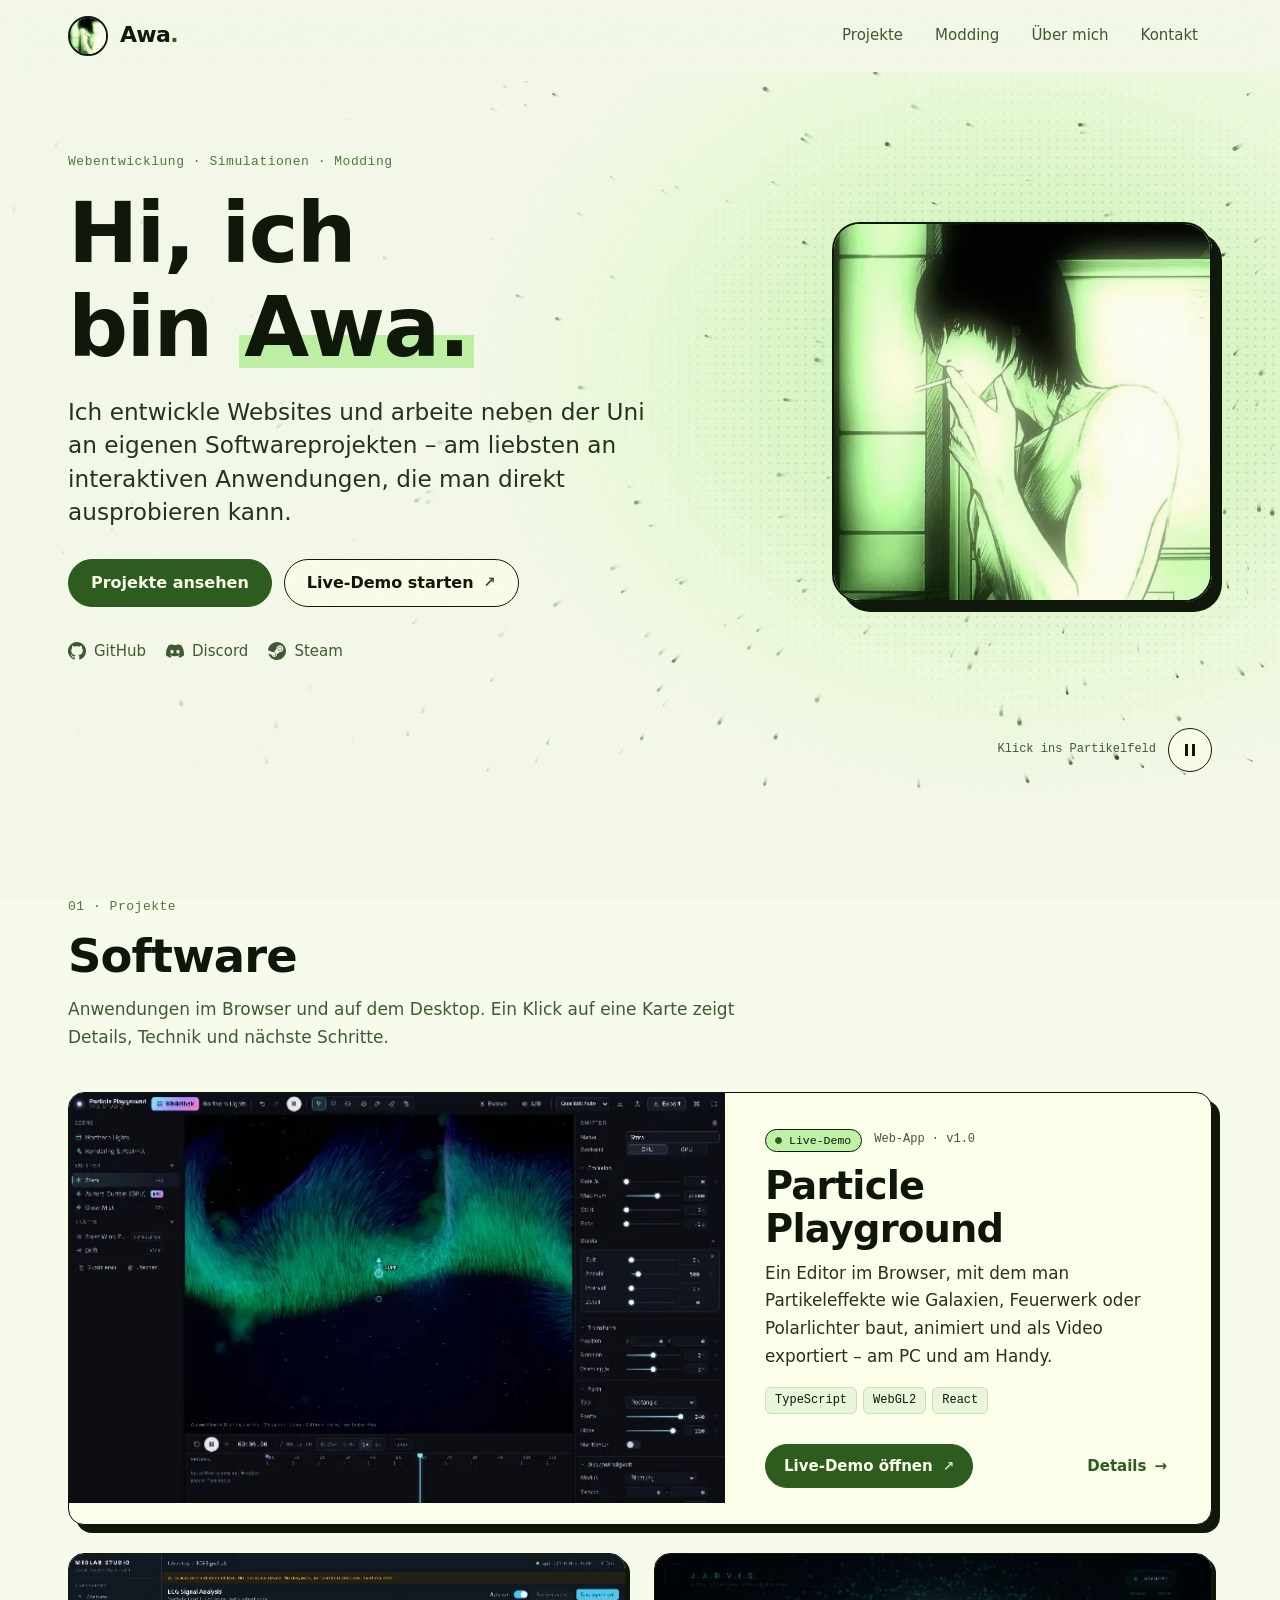
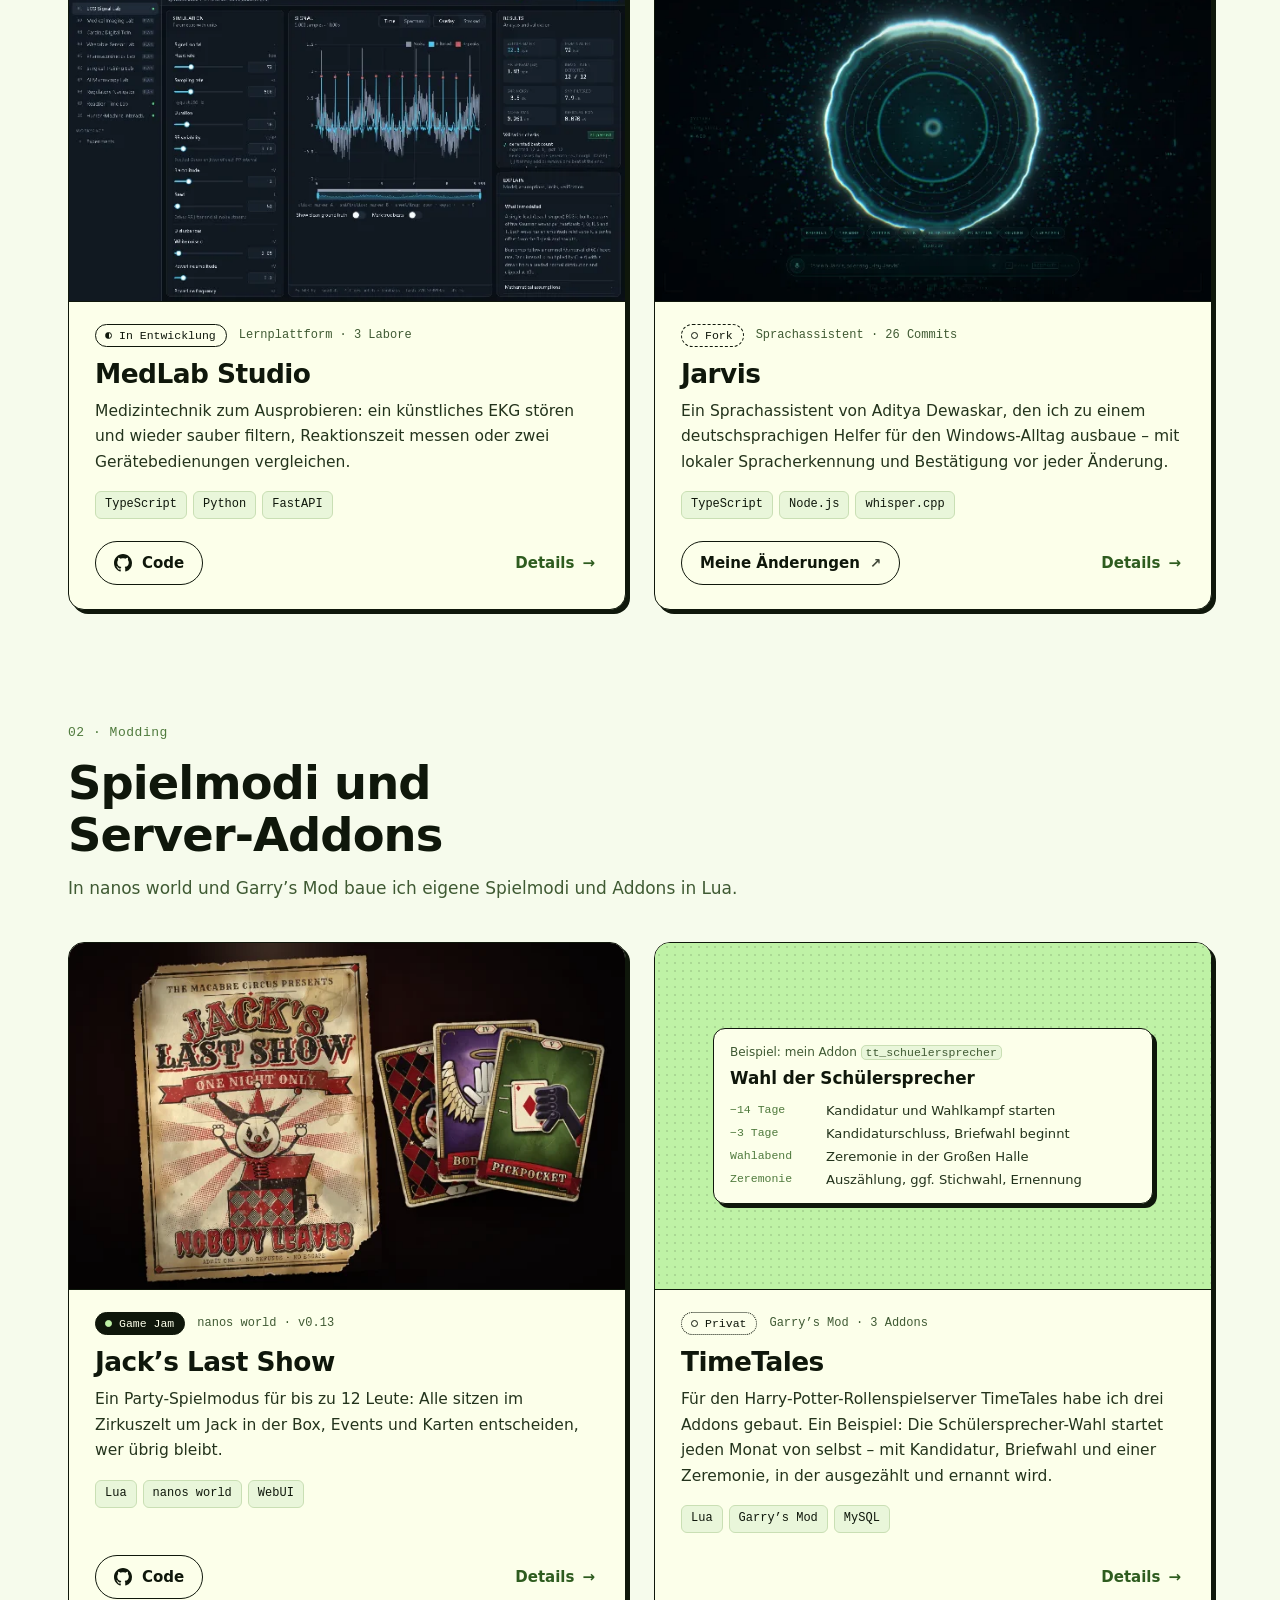
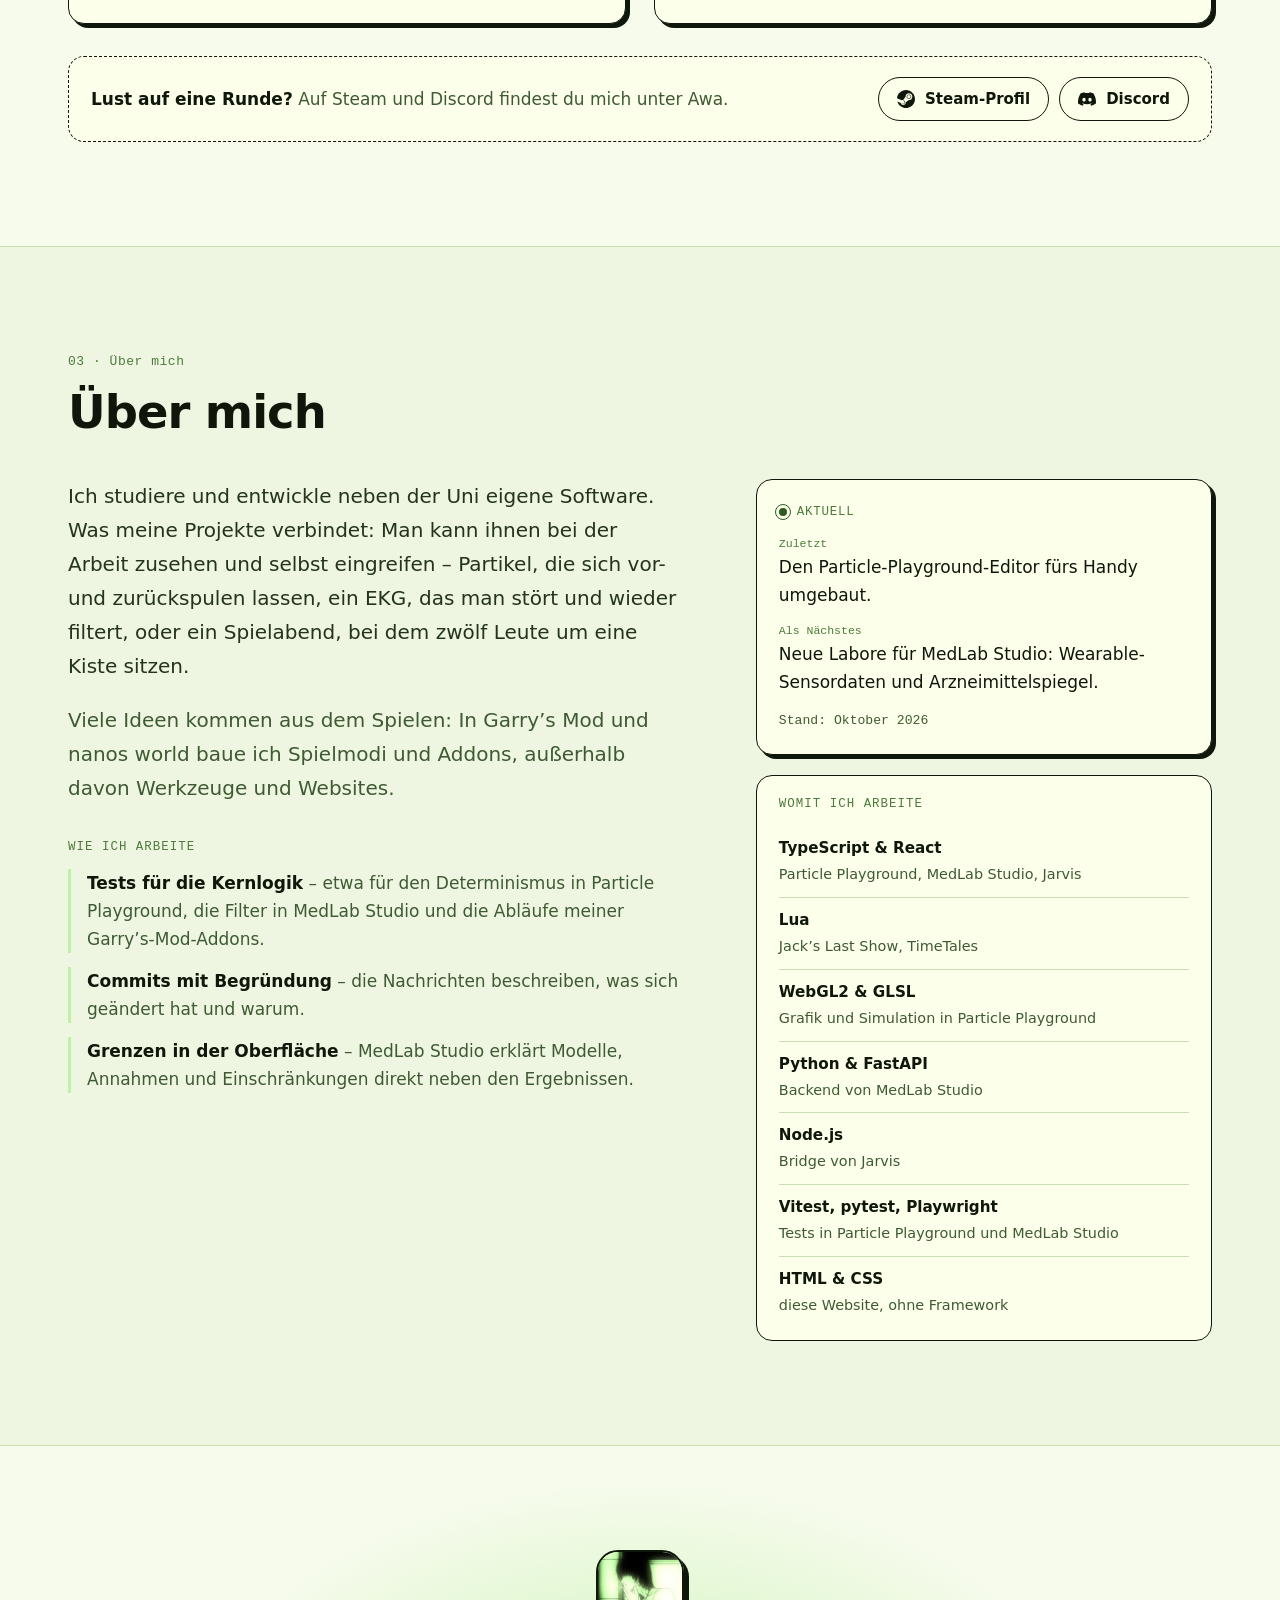
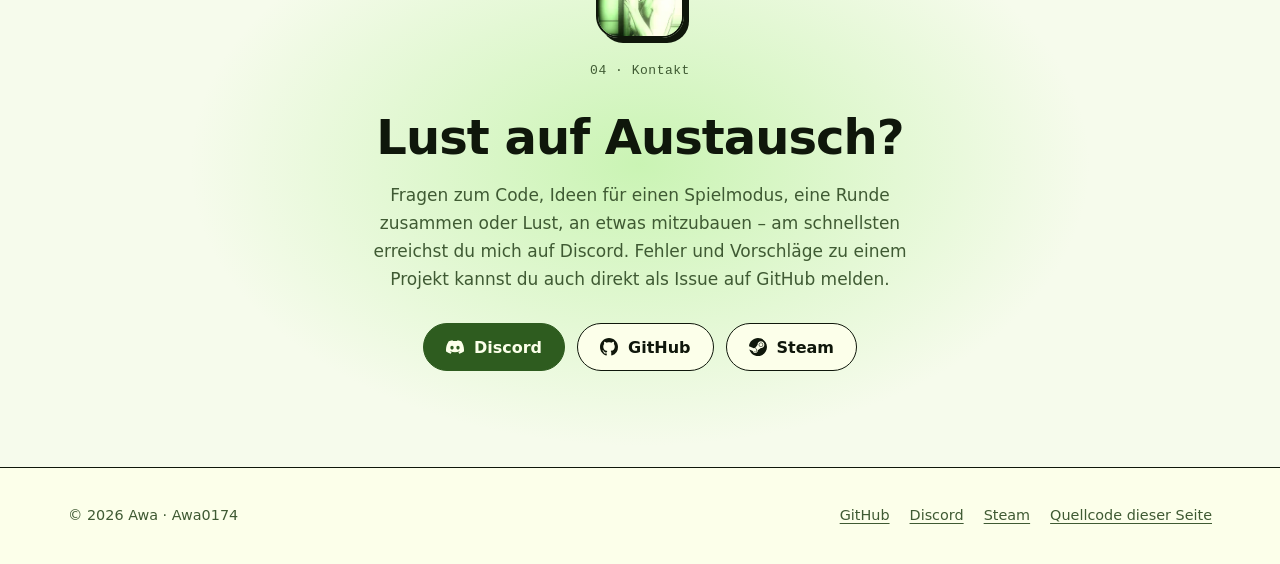
==== commit c0d42617: "Light "Fensterlicht" theme and a concrete TimeTales example - Colors follow the signature image, whi" ====
--- a/index.html
+++ b/index.html
@@ -5,8 +5,8 @@
   <meta name="viewport" content="width=device-width, initial-scale=1, viewport-fit=cover">
   <title>Awa (Awa0174) – Webentwicklung, Softwareprojekte und Modding</title>
   <meta name="description" content="Portfolio von Awa (Awa0174): interaktive Anwendungen im Browser, eine eigene Partikel-Engine mit Live-Demo, eine Lernplattform für Medizintechnik und Spielmodi in Lua für nanos world und Garry’s Mod.">
-  <meta name="theme-color" content="#0a0f08">
-  <meta name="color-scheme" content="dark">
+  <meta name="theme-color" content="#f6fbec">
+  <meta name="color-scheme" content="light">
   <link rel="canonical" href="https://awa0174.github.io/">
   <link rel="icon" href="assets/img/favicon-64.png" type="image/png">
   <link rel="apple-touch-icon" href="assets/img/apple-touch-icon.png">
@@ -316,21 +316,22 @@
 
           <!-- TimeTales -->
           <article class="card reveal" id="timetales" aria-labelledby="t-timetales">
-            <div class="card__media card__media--code" aria-hidden="true">
-              <div class="codewin">
-                <div class="codewin__bar"><span></span><span></span><span></span><em>garrysmod/addons</em></div>
-                <pre class="codewin__body"><span class="c">-- meine Addons</span>
-<span class="k">tt_alterunen/</span>
-<span class="k">tt_schuelersprecher/</span>
-<span class="k">tt_gathering/</span>
-
-<span class="p">$</span> lua tests/run_tests.lua</pre>
+            <div class="card__media card__media--example">
+              <div class="example">
+                <p class="example__kicker">Beispiel: mein Addon <code>tt_schuelersprecher</code></p>
+                <p class="example__title">Wahl der Schülersprecher</p>
+                <ol class="example__steps">
+                  <li><span>−14 Tage</span>Kandidatur und Wahlkampf starten</li>
+                  <li><span>−3 Tage</span>Kandidaturschluss, Briefwahl beginnt</li>
+                  <li><span>Wahlabend</span>Zeremonie in der Großen Halle</li>
+                  <li><span>Zeremonie</span>Auszählung, ggf. Stichwahl, Ernennung</li>
+                </ol>
               </div>
             </div>
             <div class="card__body">
-              <p class="card__meta"><span class="status status--gmod">Privat</span><span>Garry’s Mod · Addons</span></p>
+              <p class="card__meta"><span class="status status--gmod">Privat</span><span>Garry’s Mod · 3 Addons</span></p>
               <h3 class="card__title" id="t-timetales">TimeTales</h3>
-              <p class="card__lead">Addons für einen deutschen Harry-Potter-Rollenspielserver: ein Wahlfach mit Runen, eine monatliche Schülersprecher-Wahl und Rohstoffe, die nachwachsen.</p>
+              <p class="card__lead">Für den Harry-Potter-Rollenspielserver TimeTales habe ich drei Addons gebaut. Ein Beispiel: Die Schülersprecher-Wahl startet jeden Monat von selbst – mit Kandidatur, Briefwahl und einer Zeremonie, in der ausgezählt und ernannt wird.</p>
               <ul class="tags" aria-label="Technologien"><li>Lua</li><li>Garry’s Mod</li><li>MySQL</li></ul>
               <div class="card__actions">
                 <button class="card__open" type="button" data-open="timetales">Details <span aria-hidden="true">→</span></button>
--- a/css/style.css
+++ b/css/style.css
@@ -1,31 +1,31 @@
 /* ==========================================================================
-   Awa – Portfolio
-   Farben aus dem Signaturbild: tiefes Grün-Schwarz, leuchtendes Mint,
-   Cremeweiß. Dazu weiches Glühen wie überbelichtetes Fensterlicht.
+   Awa – Portfolio · Farbschema „Fensterlicht“
+   Abgeleitet aus dem Signaturbild: 59 % helles Grün bis Cremeweiß (Fensterlicht),
+   dazu tintenschwarze Linien wie in einer Manga-Zeichnung.
    ========================================================================== */
 
 :root {
-  --bg: #0a0f08;
-  --bg-2: #0e150c;
-  --surface: #121b0f;
-  --surface-2: #192414;
-  --line: #24341e;
-  --line-strong: #345029;
-  --text: #f4fbe8;
-  --text-soft: #d8e8cd;
-  --muted: #abc49f;
-  --accent: #c9f8af;
-  --accent-strong: #e7fecc;
-  --accent-deep: #90c27a;
-  --accent-ink: #0b1408;
-  --accent-soft: rgba(201, 248, 175, 0.08);
-  --glow: rgba(201, 248, 175, 0.22);
+  --paper: #f6fbec;        /* Seitenhintergrund */
+  --paper-2: #eef6e2;      /* abgesetzte Abschnitte */
+  --card: #fcffea;         /* Karten, Panel */
+  --card-2: #e9f6da;       /* Tags, Flächen in Karten */
+  --line: #c9dfb4;         /* feine Linien */
+  --ink: #0f170b;          /* Text, Kartenrahmen */
+  --ink-soft: #23331c;     /* Fließtext */
+  --muted: #3f5a33;        /* Nebentext */
+  --label: #4f7a3d;        /* kleine Beschriftungen */
+  --accent: #2e5c1f;       /* Links, Buttons */
+  --accent-strong: #1f4415;
+  --on-accent: #fcffea;
+  --highlight: #bff2a6;    /* Leuchtgrün aus dem Bild: Markierungen, Live-Status */
+  --light: #e3fdc9;        /* Hover-Flächen */
+  --accent-soft: rgba(46, 92, 31, 0.08);
 
   --font-sans: "Segoe UI Variable Text", "Segoe UI", system-ui, -apple-system, "Helvetica Neue", Roboto, Arial, sans-serif;
   --font-display: "Segoe UI Variable Display", "Segoe UI", system-ui, -apple-system, "Helvetica Neue", Roboto, Arial, sans-serif;
   --font-mono: ui-monospace, "Cascadia Code", "SF Mono", "JetBrains Mono", Menlo, Consolas, monospace;
 
-  --radius: 18px;
+  --radius: 16px;
   --radius-sm: 10px;
   --gutter: 16px;
   --header-h: 64px;
@@ -44,14 +44,14 @@
   scroll-behavior: smooth;
   scroll-padding-top: calc(var(--header-h) + 16px);
   -webkit-text-size-adjust: 100%;
-  background: var(--bg);
+  background: var(--paper);
 }
 html.is-locked { overflow: hidden; }
 
 body {
   margin: 0;
-  background: var(--bg);
-  color: var(--text);
+  background: var(--paper);
+  color: var(--ink);
   font-family: var(--font-sans);
   font-size: 1rem;
   line-height: 1.65;
@@ -63,15 +63,15 @@
   body { font-size: 1.0625rem; }
 }
 
-/* Feines Filmkorn über der ganzen Seite – wie im Signaturbild */
+/* Feines Papierkorn */
 body::after {
   content: "";
   position: fixed;
   inset: 0;
   z-index: 200;
   pointer-events: none;
-  opacity: 0.045;
-  background-image: url("data:image/svg+xml,%3Csvg xmlns='http://www.w3.org/2000/svg' width='160' height='160'%3E%3Cfilter id='n'%3E%3CfeTurbulence type='fractalNoise' baseFrequency='.9' numOctaves='2' stitchTiles='stitch'/%3E%3CfeColorMatrix values='0 0 0 0 1 0 0 0 0 1 0 0 0 0 1 0 0 0 .9 0'/%3E%3C/filter%3E%3Crect width='100%25' height='100%25' filter='url(%23n)'/%3E%3C/svg%3E");
+  opacity: 0.06;
+  background-image: url("data:image/svg+xml,%3Csvg xmlns='http://www.w3.org/2000/svg' width='160' height='160'%3E%3Cfilter id='n'%3E%3CfeTurbulence type='fractalNoise' baseFrequency='.9' numOctaves='2' stitchTiles='stitch'/%3E%3CfeColorMatrix values='0 0 0 0 0.06 0 0 0 0 0.09 0 0 0 0 0.04 0 0 0 .7 0'/%3E%3C/filter%3E%3Crect width='100%25' height='100%25' filter='url(%23n)'/%3E%3C/svg%3E");
 }
 
 img { display: block; max-width: 100%; height: auto; }
@@ -82,6 +82,7 @@
   letter-spacing: -0.02em;
   margin: 0;
   text-wrap: balance;
+  color: var(--ink);
 }
 
 p { margin: 0 0 1em; }
@@ -94,13 +95,22 @@
 }
 a:hover { color: var(--accent-strong); }
 
+code {
+  font-family: var(--font-mono);
+  font-size: 0.92em;
+  padding: 1px 6px;
+  border-radius: 5px;
+  background: var(--card-2);
+  border: 1px solid var(--line);
+}
+
 :focus-visible {
   outline: 2px solid var(--accent);
   outline-offset: 3px;
   border-radius: 6px;
 }
 
-::selection { background: var(--accent); color: var(--accent-ink); }
+::selection { background: var(--highlight); color: var(--ink); }
 
 .container {
   width: 100%;
@@ -127,19 +137,19 @@
   top: -100px;
   z-index: 300;
   padding: 10px 16px;
-  background: var(--accent);
-  color: var(--accent-ink);
+  background: var(--ink);
+  color: var(--card);
   font-weight: 600;
   border-radius: var(--radius-sm);
   text-decoration: none;
 }
-.skip-link:focus { top: 12px; color: var(--accent-ink); }
+.skip-link:focus { top: 12px; color: var(--card); }
 
 .eyebrow {
   font-family: var(--font-mono);
   font-size: 0.8125rem;
   letter-spacing: 0.04em;
-  color: var(--accent);
+  color: var(--label);
   margin-bottom: 14px;
 }
 
@@ -155,20 +165,20 @@
   min-height: 48px;
   padding: 12px 22px;
   border-radius: 999px;
-  border: 1px solid transparent;
+  border: 1.5px solid transparent;
   font: inherit;
   font-weight: 600;
   font-size: 1rem;
   line-height: 1.2;
   text-decoration: none;
   cursor: pointer;
-  transition: transform 0.2s var(--ease), background-color 0.2s, border-color 0.2s, color 0.2s, box-shadow 0.3s;
+  transition: transform 0.2s var(--ease), background-color 0.2s, border-color 0.2s, color 0.2s, box-shadow 0.2s;
 }
 .btn:active { transform: translateY(1px); }
-.btn--primary { background: var(--accent); color: var(--accent-ink); }
-.btn--primary:hover { background: var(--accent-strong); color: var(--accent-ink); box-shadow: 0 0 28px var(--glow); }
-.btn--ghost { background: rgba(18, 27, 15, 0.6); color: var(--text); border-color: var(--line-strong); }
-.btn--ghost:hover { border-color: var(--accent); color: var(--accent); background: var(--accent-soft); }
+.btn--primary { background: var(--accent); color: var(--on-accent); border-color: var(--accent); }
+.btn--primary:hover { background: var(--accent-strong); border-color: var(--accent-strong); color: var(--on-accent); box-shadow: 3px 3px 0 var(--ink); }
+.btn--ghost { background: var(--card); color: var(--ink); border-color: var(--ink); }
+.btn--ghost:hover { background: var(--light); color: var(--ink); box-shadow: 3px 3px 0 var(--ink); }
 .btn--sm { min-height: 44px; padding: 10px 18px; font-size: 0.9375rem; }
 .btn .arrow { font-size: 0.9em; opacity: 0.8; }
 
@@ -179,24 +189,23 @@
   top: 0;
   z-index: 100;
   height: var(--header-h);
-  background: rgba(10, 15, 8, 0.72);
-  backdrop-filter: saturate(150%) blur(14px);
-  -webkit-backdrop-filter: saturate(150%) blur(14px);
+  background: rgba(246, 251, 236, 0.82);
+  backdrop-filter: saturate(140%) blur(14px);
+  -webkit-backdrop-filter: saturate(140%) blur(14px);
   border-bottom: 1px solid transparent;
   transition: border-color 0.3s var(--ease), background-color 0.3s;
 }
-.site-header.is-scrolled { border-bottom-color: var(--line); background: rgba(10, 15, 8, 0.86); }
+.site-header.is-scrolled { border-bottom-color: var(--ink); background: rgba(246, 251, 236, 0.94); }
 
 .scroll-progress {
   position: absolute;
   left: 0;
   bottom: -1px;
-  height: 2px;
+  height: 3px;
   width: 100%;
   transform-origin: 0 50%;
   transform: scaleX(var(--progress, 0));
-  background: linear-gradient(90deg, var(--accent-deep), var(--accent));
-  box-shadow: 0 0 10px var(--glow);
+  background: var(--accent);
   pointer-events: none;
 }
 
@@ -213,32 +222,29 @@
   display: inline-flex;
   align-items: center;
   gap: 12px;
-  color: var(--text);
+  color: var(--ink);
   text-decoration: none;
   border-radius: 999px;
   padding: 4px 10px 4px 4px;
   margin-left: -4px;
 }
-.brand:hover { color: var(--text); }
+.brand:hover { color: var(--ink); }
 .brand__avatar {
   width: 40px;
   height: 40px;
   border-radius: 50%;
   object-fit: cover;
-  box-shadow: 0 0 0 2px var(--bg), 0 0 0 3px var(--accent-deep), 0 0 18px var(--glow);
-  transition: box-shadow 0.3s var(--ease), transform 0.3s var(--ease);
-}
-.brand:hover .brand__avatar {
-  transform: rotate(-4deg) scale(1.04);
-  box-shadow: 0 0 0 2px var(--bg), 0 0 0 3px var(--accent), 0 0 26px var(--glow);
-}
+  border: 2px solid var(--ink);
+  transition: transform 0.3s var(--ease);
+}
+.brand:hover .brand__avatar { transform: rotate(-4deg) scale(1.04); }
 .brand__name {
   font-family: var(--font-display);
   font-weight: 700;
   font-size: 1.375rem;
   letter-spacing: -0.03em;
 }
-.dot { color: var(--accent); text-shadow: 0 0 12px var(--glow); }
+.dot { color: var(--accent); }
 
 .nav {
   display: flex;
@@ -256,8 +262,8 @@
   text-decoration: none;
   transition: color 0.2s, background-color 0.2s;
 }
-.nav a:hover { color: var(--text); background: var(--accent-soft); }
-.nav a[aria-current="true"] { color: var(--accent); background: var(--accent-soft); }
+.nav a:hover { color: var(--ink); background: var(--light); }
+.nav a[aria-current="true"] { color: var(--ink); background: var(--highlight); }
 
 .nav-toggle { display: none; }
 
@@ -270,9 +276,9 @@
     min-height: 44px;
     padding: 8px 14px;
     border-radius: 999px;
-    border: 1px solid var(--line-strong);
-    background: var(--surface);
-    color: var(--text);
+    border: 1.5px solid var(--ink);
+    background: var(--card);
+    color: var(--ink);
     font: inherit;
     font-size: 0.9375rem;
     cursor: pointer;
@@ -303,9 +309,9 @@
     right: var(--gutter);
     padding: 8px;
     border-radius: var(--radius);
-    background: var(--surface);
-    border: 1px solid var(--line-strong);
-    box-shadow: 0 24px 60px rgba(0, 0, 0, 0.55), 0 0 40px rgba(201, 248, 175, 0.06);
+    background: var(--card);
+    border: 1.5px solid var(--ink);
+    box-shadow: 5px 5px 0 var(--ink);
     opacity: 0;
     visibility: hidden;
     transform: translateY(-6px);
@@ -318,7 +324,7 @@
     transition: opacity 0.2s var(--ease), transform 0.2s var(--ease);
   }
   .js .nav { flex-direction: column; gap: 2px; }
-  .js .nav a { padding: 14px 16px; font-size: 1.0625rem; color: var(--text); border-radius: 12px; }
+  .js .nav a { padding: 14px 16px; font-size: 1.0625rem; color: var(--ink); border-radius: 12px; }
 
   html:not(.js) .nav a { padding: 8px; font-size: 0.875rem; }
   html:not(.js) .brand__name { display: none; }
@@ -341,29 +347,26 @@
   z-index: -1;
   width: 100%;
   height: 100%;
-  opacity: 0.85;
-}
-
-/* Lichtschein wie durch ein Fenster */
+}
+
+/* Fensterlicht von rechts, darüber Rasterpunkte wie in einem Manga – beide laufen innerhalb des Einstiegs weich aus */
 .hero::before {
   content: "";
   position: absolute;
+  inset: 0;
   z-index: -2;
-  width: 120vw;
-  max-width: 1300px;
-  aspect-ratio: 1;
-  right: -40%;
-  top: -30%;
-  background: radial-gradient(closest-side, rgba(201, 248, 175, 0.14), rgba(144, 194, 122, 0.05) 55%, transparent);
+  background: radial-gradient(ellipse 55% 75% at 80% 42%, rgba(191, 242, 166, 0.9), rgba(227, 253, 201, 0.45) 55%, transparent 78%);
   pointer-events: none;
 }
 .hero::after {
   content: "";
   position: absolute;
-  inset: auto 0 0 0;
-  height: 140px;
-  z-index: -1;
-  background: linear-gradient(to bottom, transparent, var(--bg));
+  inset: 0;
+  z-index: -2;
+  background-image: radial-gradient(rgba(15, 23, 11, 0.13) 1px, transparent 1.4px);
+  background-size: 9px 9px;
+  -webkit-mask-image: radial-gradient(ellipse 50% 70% at 82% 45%, #000 25%, transparent 75%);
+  mask-image: radial-gradient(ellipse 50% 70% at 82% 45%, #000 25%, transparent 75%);
   pointer-events: none;
 }
 
@@ -384,8 +387,9 @@
   width: 100%;
   height: 100%;
   object-fit: cover;
-  border-radius: 24px;
-  box-shadow: 0 0 0 1px rgba(201, 248, 175, 0.35), 0 0 40px var(--glow), 0 20px 50px rgba(0, 0, 0, 0.5);
+  border-radius: 20px;
+  border: 2px solid var(--ink);
+  box-shadow: 5px 5px 0 var(--ink);
   transition: transform 0.4s var(--ease);
   will-change: transform;
 }
@@ -393,11 +397,11 @@
 .hero__portrait .glare {
   position: absolute;
   inset: 0;
-  border-radius: 32px;
+  border-radius: 28px;
   pointer-events: none;
   opacity: 0;
   transition: opacity 0.4s var(--ease);
-  background: radial-gradient(circle at var(--gx, 50%) var(--gy, 50%), rgba(253, 254, 226, 0.28), transparent 55%);
+  background: radial-gradient(circle at var(--gx, 50%) var(--gy, 50%), rgba(252, 255, 234, 0.45), transparent 55%);
   mix-blend-mode: soft-light;
 }
 .hero__portrait.is-tilting .glare { opacity: 1; }
@@ -407,9 +411,11 @@
   font-weight: 700;
   margin-bottom: 20px;
 }
+/* Leuchtgrün als Textmarker */
 .glow {
-  color: var(--accent-strong);
-  text-shadow: 0 0 24px rgba(201, 248, 175, 0.35), 0 0 60px rgba(201, 248, 175, 0.15);
+  color: var(--ink);
+  background: linear-gradient(transparent 58%, var(--highlight) 58%, var(--highlight) 92%, transparent 92%);
+  padding-inline: 0.06em;
 }
 
 .hero__lead {
@@ -417,6 +423,7 @@
   line-height: 1.45;
   max-width: 40ch;
   margin-bottom: 30px;
+  color: var(--ink-soft);
 }
 
 .hero__actions {
@@ -464,16 +471,7 @@
     max-width: 380px;
     justify-self: end;
   }
-  .hero__portrait img { border-radius: 32px; }
-  .hero__portrait::before {
-    /* Leuchtender Rahmen, leicht versetzt */
-    content: "";
-    position: absolute;
-    inset: -14px 14px 14px -14px;
-    border: 1px solid var(--line-strong);
-    border-radius: 38px;
-    z-index: -1;
-  }
+  .hero__portrait img { border-radius: 28px; box-shadow: 10px 10px 0 var(--ink); }
 }
 
 /* Partikel-Steuerung */
@@ -493,7 +491,7 @@
   margin: 0;
   font-family: var(--font-mono);
   font-size: 0.75rem;
-  color: var(--accent-deep);
+  color: var(--muted);
 }
 @media (hover: none) {
   .hero__hint { display: none; }
@@ -504,13 +502,13 @@
   width: 44px;
   height: 44px;
   border-radius: 50%;
-  border: 1px solid var(--line-strong);
-  background: rgba(18, 27, 15, 0.75);
-  color: var(--accent);
+  border: 1.5px solid var(--ink);
+  background: var(--card);
+  color: var(--ink);
   cursor: pointer;
-  transition: border-color 0.2s, background-color 0.2s;
-}
-.fx-toggle:hover { border-color: var(--accent); background: var(--accent-soft); }
+  transition: background-color 0.2s;
+}
+.fx-toggle:hover { background: var(--light); }
 .fx-toggle__icon {
   width: 10px;
   height: 12px;
@@ -531,7 +529,8 @@
 
 .section { padding-block: 64px; }
 .section--alt {
-  background: linear-gradient(180deg, var(--bg), var(--bg-2) 18%, var(--bg-2) 82%, var(--bg));
+  background: var(--paper-2);
+  border-block: 1px solid var(--line);
 }
 .section__head { max-width: 680px; margin-bottom: 28px; }
 .section__head h2 { font-size: clamp(2rem, 6vw, 2.9rem); margin-bottom: 12px; }
@@ -544,14 +543,14 @@
   .section__head--sub { margin-top: 112px; }
 }
 
-/* ---------- Projektkarten ---------- */
+/* ---------- Projektkarten (wie Manga-Panels) ---------- */
 
 .cards {
   display: grid;
   gap: 20px;
 }
 @media (min-width: 720px) {
-  .cards { grid-template-columns: repeat(2, minmax(0, 1fr)); gap: 24px; }
+  .cards { grid-template-columns: repeat(2, minmax(0, 1fr)); gap: 28px; }
   .card--featured { grid-column: 1 / -1; }
 }
 
@@ -559,19 +558,16 @@
   position: relative;
   display: flex;
   flex-direction: column;
-  background: linear-gradient(180deg, var(--surface), #0f170d);
-  border: 1px solid var(--line);
+  background: var(--card);
+  border: 1.5px solid var(--ink);
   border-radius: var(--radius);
+  box-shadow: 4px 4px 0 var(--ink);
   overflow: hidden;
   overflow: clip;
-  transition: transform 0.3s var(--ease), border-color 0.3s var(--ease), box-shadow 0.3s var(--ease);
+  transition: transform 0.25s var(--ease), box-shadow 0.25s var(--ease);
 }
 .js .card { cursor: pointer; }
-.card:hover {
-  border-color: var(--line-strong);
-  box-shadow: 0 24px 60px rgba(0, 0, 0, 0.4), 0 0 40px rgba(201, 248, 175, 0.06);
-}
-.card:focus-within { border-color: var(--line-strong); }
+.card:focus-within { box-shadow: 6px 6px 0 var(--accent); }
 
 /* Lichtschein folgt der Maus */
 .card::before {
@@ -582,7 +578,8 @@
   pointer-events: none;
   opacity: 0;
   transition: opacity 0.35s var(--ease);
-  background: radial-gradient(480px circle at var(--mx, 50%) var(--my, 50%), rgba(201, 248, 175, 0.07), transparent 45%);
+  background: radial-gradient(420px circle at var(--mx, 50%) var(--my, 50%), rgba(191, 242, 166, 0.35), transparent 45%);
+  mix-blend-mode: multiply;
 }
 @media (hover: hover) {
   .card:hover::before { opacity: 1; }
@@ -590,9 +587,10 @@
 
 .card__media {
   position: relative;
-  background: #070a06;
+  background: var(--ink);
   aspect-ratio: 16 / 10;
   overflow: hidden;
+  border-bottom: 1.5px solid var(--ink);
 }
 .card__media img {
   width: 100%;
@@ -601,15 +599,6 @@
   transition: transform 0.7s var(--ease);
 }
 .card:hover .card__media img { transform: scale(1.04); }
-.card__media::after {
-  /* weicher Übergang vom Bild in die Karte */
-  content: "";
-  position: absolute;
-  inset: auto 0 0 0;
-  height: 40%;
-  background: linear-gradient(to bottom, transparent, rgba(18, 27, 15, 0.85));
-  pointer-events: none;
-}
 
 .card__body {
   display: flex;
@@ -636,7 +625,7 @@
   margin-bottom: 10px;
 }
 .card__lead {
-  color: var(--text-soft);
+  color: var(--ink-soft);
   font-size: 0.97rem;
   margin-bottom: 16px;
 }
@@ -674,22 +663,13 @@
 .card__open:focus-visible span { transform: translateX(4px); }
 
 /* Hauptprojekt im Querformat */
-.card--featured {
-  border-color: var(--line-strong);
-  box-shadow: 0 0 0 1px rgba(201, 248, 175, 0.06), 0 0 60px rgba(201, 248, 175, 0.05);
-}
 @media (min-width: 960px) {
   .card--featured {
     display: grid;
     grid-template-columns: minmax(0, 1.35fr) minmax(0, 1fr);
+    box-shadow: 8px 8px 0 var(--ink);
   }
-  .card--featured .card__media { aspect-ratio: 16 / 10; }
-  .card--featured .card__media::after {
-    inset: 0 0 0 auto;
-    width: 30%;
-    height: auto;
-    background: linear-gradient(to right, transparent, rgba(18, 27, 15, 0.9));
-  }
+  .card--featured .card__media { border-bottom: 0; border-right: 1.5px solid var(--ink); }
   .card--featured .card__body { padding: 36px 40px; justify-content: center; }
   .card--featured .card__title { font-size: clamp(2rem, 3vw, 2.6rem); }
   .card--featured .card__lead { font-size: 1.05rem; }
@@ -697,31 +677,34 @@
   .card--featured .card__details { grid-column: 1 / -1; }
 }
 
-/* Status-Markierungen */
+/* Status: eine Farbfamilie, unterschieden durch die Form */
 .status {
   display: inline-flex;
   align-items: center;
   gap: 7px;
-  padding: 3px 10px 3px 9px;
+  padding: 2px 10px 2px 9px;
   border-radius: 999px;
-  border: 1px solid currentColor;
+  border: 1.5px solid var(--ink);
   font-family: var(--font-mono);
   font-size: 0.72rem;
   line-height: 1.5;
+  color: var(--ink);
+  background: var(--card);
 }
 .status::before {
   content: "";
-  width: 6px;
-  height: 6px;
+  width: 7px;
+  height: 7px;
   border-radius: 50%;
-  background: currentColor;
-  box-shadow: 0 0 8px currentColor;
-}
-.status--live { color: var(--accent); background: var(--accent-soft); }
-.status--wip { color: #ecdc9a; background: rgba(236, 220, 154, 0.07); }
-.status--fork { color: #a9e2d4; background: rgba(169, 226, 212, 0.07); }
-.status--jam { color: #f2b8a2; background: rgba(242, 184, 162, 0.07); }
-.status--gmod { color: #b9d7f2; background: rgba(185, 215, 242, 0.07); }
+  border: 1.5px solid currentColor;
+}
+.status--live { background: var(--highlight); }
+.status--live::before { background: var(--accent); border-color: var(--accent); }
+.status--wip::before { background: linear-gradient(90deg, currentColor 50%, transparent 50%); }
+.status--fork { border-style: dashed; }
+.status--jam { background: var(--ink); color: var(--card); }
+.status--jam::before { background: var(--highlight); border-color: var(--highlight); }
+.status--gmod { border-style: dotted; }
 
 .tags {
   list-style: none;
@@ -736,60 +719,72 @@
   font-size: 0.75rem;
   padding: 3px 9px;
   border-radius: 6px;
-  background: var(--surface-2);
+  background: var(--card-2);
   border: 1px solid var(--line);
-  color: var(--text);
-}
-
-/* Code-Fenster als Bild für TimeTales */
-.card__media--code {
+  color: var(--ink);
+}
+
+/* Beispiel statt Screenshot (TimeTales) */
+.card__media--example {
   display: grid;
   place-items: center;
-  padding: 18px;
-  background: radial-gradient(ellipse at 30% 20%, rgba(201, 248, 175, 0.09), transparent 60%), #070a06;
-}
-.card__media--code::after { display: none; }
-.codewin {
+  padding: 16px;
+  background: var(--highlight);
+  background-image: radial-gradient(rgba(15, 23, 11, 0.12) 1px, transparent 1.4px);
+  background-size: 8px 8px;
+}
+.example {
   width: 100%;
-  max-width: 420px;
+  max-width: 440px;
+  padding: 14px 16px;
   border-radius: 12px;
-  border: 1px solid var(--line-strong);
-  background: #0c120a;
-  box-shadow: 0 20px 50px rgba(0, 0, 0, 0.5);
-  overflow: hidden;
-}
-.codewin__bar {
-  display: flex;
-  align-items: center;
-  gap: 6px;
-  padding: 9px 14px;
-  border-bottom: 1px solid var(--line);
-  background: #111a0e;
-}
-.codewin__bar span { width: 9px; height: 9px; border-radius: 50%; background: var(--line-strong); }
-.codewin__bar em {
-  margin-left: 8px;
-  font-style: normal;
+  background: var(--card);
+  border: 1.5px solid var(--ink);
+  box-shadow: 4px 4px 0 var(--ink);
+}
+.example__kicker {
+  margin: 0 0 2px;
+  font-size: 0.75rem;
+  color: var(--muted);
+}
+.example__kicker code { font-size: 0.72rem; padding: 0 4px; }
+.example__title {
+  margin: 0 0 8px;
+  font-family: var(--font-display);
+  font-weight: 700;
+  font-size: 1.05rem;
+  color: var(--ink);
+}
+.example__steps {
+  list-style: none;
+  margin: 0;
+  padding: 0;
+  display: grid;
+  gap: 4px;
+  counter-reset: step;
+}
+.example__steps li {
+  display: grid;
+  grid-template-columns: 86px 1fr;
+  gap: 10px;
+  font-size: 0.82rem;
+  line-height: 1.45;
+  color: var(--ink-soft);
+}
+.example__steps span {
   font-family: var(--font-mono);
   font-size: 0.72rem;
-  color: var(--muted);
-}
-.codewin__body {
-  margin: 0;
-  padding: 14px 16px 16px;
-  font-family: var(--font-mono);
-  font-size: 0.8rem;
-  line-height: 1.75;
-  color: var(--muted);
-  white-space: pre;
-  overflow: hidden;
-}
-.codewin .c { color: #7f9f72; }
-.codewin .k { color: var(--accent); }
-.codewin .p { color: var(--accent-deep); }
+  color: var(--label);
+  padding-top: 1px;
+}
+@media (max-width: 400px) {
+  .example { padding: 10px 12px; }
+  .example__steps li { grid-template-columns: 74px 1fr; font-size: 0.78rem; gap: 6px; }
+  .example__title { margin-bottom: 4px; font-size: 0.98rem; }
+}
 
 /* Details in der Karte – ohne JavaScript aufklappbar, mit JavaScript im Seitenpanel */
-.card__details { border-top: 1px solid var(--line); }
+.card__details { border-top: 1.5px solid var(--ink); }
 .js .card__details { display: none; }
 .card__details > summary {
   padding: 14px 20px;
@@ -808,13 +803,13 @@
   font-weight: 400;
   letter-spacing: 0.08em;
   text-transform: uppercase;
-  color: var(--accent);
+  color: var(--label);
 }
 .detail p,
 .detail li,
 .detail dd { color: var(--muted); }
-.detail strong { color: var(--text); font-weight: 600; }
-.detail p.detail__role { color: var(--text-soft); font-size: 1.02rem; }
+.detail strong { color: var(--ink); font-weight: 600; }
+.detail p.detail__role { color: var(--ink-soft); font-size: 1.02rem; }
 .detail__links {
   display: flex;
   flex-wrap: wrap;
@@ -823,9 +818,9 @@
 }
 .detail p.detail__note {
   padding: 10px 14px;
-  border-left: 2px solid var(--line-strong);
-  background: rgba(18, 27, 15, 0.6);
-  border-radius: 0 8px 8px 0;
+  border-left: 3px solid var(--ink);
+  background: var(--card-2);
+  border-radius: 0;
   font-size: 0.9rem;
 }
 
@@ -851,9 +846,10 @@
 .decision {
   display: grid;
   margin: 0;
-  border: 1px solid var(--line);
+  border: 1.5px solid var(--ink);
   border-radius: 12px;
   overflow: hidden;
+  background: var(--card);
 }
 .decision > div {
   display: grid;
@@ -868,7 +864,7 @@
   font-size: 0.72rem;
   letter-spacing: 0.06em;
   text-transform: uppercase;
-  color: var(--accent-deep);
+  color: var(--label);
 }
 .decision dd { margin: 0; }
 @media (max-width: 479px) {
@@ -887,10 +883,10 @@
   margin: 0;
   padding: 0;
   border: 0;
-  border-left: 1px solid var(--line-strong);
-  background: var(--bg-2);
-  color: var(--text);
-  box-shadow: -40px 0 120px rgba(0, 0, 0, 0.6);
+  border-left: 2px solid var(--ink);
+  background: var(--paper);
+  color: var(--ink);
+  box-shadow: -12px 0 0 rgba(15, 23, 11, 0.08);
   overflow: hidden;
 }
 .drawer[open] {
@@ -900,8 +896,8 @@
 }
 .drawer.is-closing { animation: drawer-out 0.22s var(--ease) forwards; }
 .drawer::backdrop {
-  background: rgba(5, 8, 4, 0.7);
-  backdrop-filter: blur(4px);
+  background: rgba(15, 23, 11, 0.45);
+  backdrop-filter: blur(3px);
 }
 @keyframes drawer-in { from { transform: translateX(40px); opacity: 0; } }
 @keyframes drawer-out { to { transform: translateX(40px); opacity: 0; } }
@@ -919,26 +915,26 @@
   align-items: center;
   gap: 6px;
   padding: max(10px, env(safe-area-inset-top)) max(12px, env(safe-area-inset-right)) 10px max(12px, env(safe-area-inset-left));
-  border-bottom: 1px solid var(--line);
-  background: rgba(14, 21, 12, 0.92);
+  border-bottom: 1.5px solid var(--ink);
+  background: var(--card);
   flex: none;
 }
 .drawer__nav,
 .drawer__close {
   min-height: 44px;
   border-radius: 999px;
-  border: 1px solid var(--line-strong);
-  background: var(--surface);
-  color: var(--text);
+  border: 1.5px solid var(--ink);
+  background: var(--card);
+  color: var(--ink);
   font: inherit;
   font-size: 0.9375rem;
   cursor: pointer;
-  transition: border-color 0.2s, color 0.2s, background-color 0.2s;
+  transition: background-color 0.2s;
 }
 .drawer__nav { width: 44px; }
 .drawer__close { margin-left: auto; padding: 8px 16px; }
 .drawer__nav:hover,
-.drawer__close:hover { border-color: var(--accent); color: var(--accent); background: var(--accent-soft); }
+.drawer__close:hover { background: var(--light); }
 .drawer__count {
   min-width: 52px;
   text-align: center;
@@ -956,11 +952,11 @@
 .drawer__media {
   position: relative;
   aspect-ratio: 16 / 10;
-  background: #070a06;
-  border-bottom: 1px solid var(--line);
-}
-.drawer__media > img { width: 100%; height: 100%; object-fit: cover; }
-.drawer__media .card__media--code { height: 100%; aspect-ratio: auto; }
+  background: var(--ink);
+  border-bottom: 1.5px solid var(--ink);
+}
+.drawer__media > img { width: 100%; height: 100%; object-fit: cover; cursor: zoom-in; }
+.drawer__media > .card__media { height: 100%; aspect-ratio: auto; border-bottom: 0; }
 .zoom-btn {
   position: absolute;
   right: 12px;
@@ -968,26 +964,27 @@
   min-height: 40px;
   padding: 6px 14px;
   border-radius: 999px;
-  border: 1px solid var(--line-strong);
-  background: rgba(10, 15, 8, 0.82);
-  color: var(--accent-strong);
+  border: 1.5px solid var(--ink);
+  background: var(--card);
+  color: var(--ink);
   font: inherit;
   font-family: var(--font-mono);
   font-size: 0.75rem;
   cursor: zoom-in;
 }
-.zoom-btn:hover { border-color: var(--accent); }
+.zoom-btn:hover { background: var(--light); }
 .drawer__content { padding: 24px 20px 48px; }
 @media (min-width: 640px) {
   .drawer__content { padding: 32px 36px 56px; }
 }
 .drawer__title { font-size: clamp(1.8rem, 5vw, 2.4rem); margin-bottom: 12px; }
-.drawer__lead { font-size: 1.05rem; color: var(--text-soft); }
+.drawer__title:focus { outline: none; }
+.drawer__lead { font-size: 1.05rem; color: var(--ink-soft); }
 
 /* ---------- Spielen ---------- */
 
 .playwith {
-  margin-top: 28px;
+  margin-top: 32px;
   display: flex;
   flex-wrap: wrap;
   align-items: center;
@@ -995,11 +992,11 @@
   gap: 16px 24px;
   padding: 20px 22px;
   border-radius: var(--radius);
-  border: 1px dashed var(--line-strong);
-  background: rgba(18, 27, 15, 0.5);
+  border: 1.5px dashed var(--ink);
+  background: var(--card);
 }
 .playwith p { margin: 0; color: var(--muted); }
-.playwith strong { color: var(--text); }
+.playwith strong { color: var(--ink); }
 .playwith__links { display: flex; flex-wrap: wrap; gap: 10px; }
 @media (max-width: 479px) {
   .playwith__links .btn { flex: 1 1 auto; }
@@ -1018,6 +1015,7 @@
   font-size: clamp(1.06rem, 2.4vw, 1.25rem);
   line-height: 1.7;
   max-width: 62ch;
+  color: var(--ink-soft);
 }
 .about__text p + p { color: var(--muted); }
 .about__sub {
@@ -1027,7 +1025,7 @@
   font-weight: 400;
   letter-spacing: 0.08em;
   text-transform: uppercase;
-  color: var(--accent);
+  color: var(--label);
 }
 .ways {
   list-style: none;
@@ -1038,10 +1036,10 @@
 }
 .ways li {
   padding-left: 16px;
-  border-left: 2px solid var(--line-strong);
+  border-left: 3px solid var(--highlight);
   color: var(--muted);
 }
-.ways strong { color: var(--text); font-weight: 600; }
+.ways strong { color: var(--ink); font-weight: 600; }
 
 .about__side { display: grid; gap: 20px; align-content: start; }
 .about__side .about__sub { margin-top: 0; }
@@ -1049,8 +1047,9 @@
 .now {
   padding: 22px;
   border-radius: var(--radius);
-  background: var(--surface);
-  border: 1px solid var(--line);
+  background: var(--card);
+  border: 1.5px solid var(--ink);
+  box-shadow: 4px 4px 0 var(--ink);
 }
 .now__label {
   display: flex;
@@ -1060,7 +1059,7 @@
   font-size: 0.78rem;
   letter-spacing: 0.06em;
   text-transform: uppercase;
-  color: var(--accent);
+  color: var(--label);
   margin-bottom: 12px;
 }
 .now__list {
@@ -1074,7 +1073,7 @@
   display: block;
   font-family: var(--font-mono);
   font-size: 0.72rem;
-  color: var(--accent-deep);
+  color: var(--label);
 }
 .now__date { margin-top: 14px; font-size: 0.82rem; font-family: var(--font-mono); color: var(--muted); }
 
@@ -1084,7 +1083,6 @@
   height: 8px;
   border-radius: 50%;
   background: var(--accent);
-  box-shadow: 0 0 10px var(--glow);
 }
 .pulse::after {
   content: "";
@@ -1099,7 +1097,7 @@
   100% { transform: scale(1.8); opacity: 0; }
 }
 
-.stack { padding: 22px; border-radius: var(--radius); border: 1px solid var(--line); }
+.stack { padding: 22px; border-radius: var(--radius); border: 1.5px solid var(--ink); background: var(--card); }
 .stack__list { margin: 0; display: grid; }
 .stack__list > div {
   display: grid;
@@ -1113,7 +1111,7 @@
 .stack__list dd { margin: 0; color: var(--muted); font-size: 0.9rem; }
 @media (hover: hover) {
   .stack__list > div:hover { padding-left: 8px; }
-  .stack__list > div:hover dt { color: var(--accent-strong); }
+  .stack__list > div:hover dt { color: var(--accent); }
 }
 
 /* ---------- Kontakt ---------- */
@@ -1129,11 +1127,11 @@
   position: absolute;
   z-index: -1;
   left: 50%;
-  top: 10%;
+  top: 6%;
   width: min(900px, 140vw);
   aspect-ratio: 1.6;
   transform: translateX(-50%);
-  background: radial-gradient(closest-side, rgba(201, 248, 175, 0.1), transparent);
+  background: radial-gradient(closest-side, rgba(191, 242, 166, 0.8), transparent);
   pointer-events: none;
 }
 .contact { max-width: 760px; text-align: center; }
@@ -1141,9 +1139,10 @@
   width: 88px;
   height: 88px;
   margin: 0 auto 22px;
-  border-radius: 24px;
+  border-radius: 22px;
   object-fit: cover;
-  box-shadow: 0 0 0 1px rgba(201, 248, 175, 0.35), 0 0 36px var(--glow);
+  border: 2px solid var(--ink);
+  box-shadow: 5px 5px 0 var(--ink);
 }
 .contact h2 { font-size: clamp(2rem, 6vw, 3rem); margin-bottom: 16px; }
 .contact p { color: var(--muted); max-width: 54ch; margin-inline: auto; margin-bottom: 30px; }
@@ -1155,10 +1154,11 @@
 /* ---------- Fußbereich ---------- */
 
 .site-footer {
-  border-top: 1px solid var(--line);
+  border-top: 1.5px solid var(--ink);
   padding-block: 28px max(28px, env(safe-area-inset-bottom));
   font-size: 0.9rem;
   color: var(--muted);
+  background: var(--card);
 }
 .site-footer__inner {
   display: flex;
@@ -1172,20 +1172,19 @@
 .footer-links a { display: inline-block; padding-block: 8px; color: var(--muted); }
 .footer-links a:hover { color: var(--accent); }
 
-/* ---------- Bildvergrößerung ---------- */
+/* ---------- Bildvergrößerung (bleibt dunkel, damit Screenshots wirken) ---------- */
 
 .lightbox {
   width: min(1200px, calc(100vw - 24px));
   max-height: calc(100dvh - 24px);
   padding: 0;
-  border: 1px solid var(--line-strong);
+  border: 2px solid var(--ink);
   border-radius: 16px;
-  background: #070a06;
-  color: var(--text);
-  box-shadow: 0 0 80px rgba(201, 248, 175, 0.12), 0 40px 120px rgba(0, 0, 0, 0.7);
+  background: var(--ink);
+  color: var(--card);
   overflow: hidden;
 }
-.lightbox::backdrop { background: rgba(5, 8, 4, 0.85); backdrop-filter: blur(6px); }
+.lightbox::backdrop { background: rgba(15, 23, 11, 0.85); backdrop-filter: blur(4px); }
 .lightbox[open] { animation: lb-in 0.28s var(--ease); }
 @keyframes lb-in { from { opacity: 0; transform: scale(0.97); } }
 .lightbox form { position: absolute; right: 12px; bottom: 9px; z-index: 2; margin: 0; }
@@ -1193,34 +1192,35 @@
   min-height: 40px;
   padding: 8px 14px;
   border-radius: 999px;
-  border: 1px solid var(--line-strong);
-  background: rgba(10, 15, 8, 0.85);
-  color: var(--text);
+  border: 1.5px solid var(--card);
+  background: var(--ink);
+  color: var(--card);
   font: inherit;
   font-size: 0.875rem;
   cursor: pointer;
 }
-.lightbox__close:hover { border-color: var(--accent); color: var(--accent); }
+.lightbox__close:hover { background: #23331c; }
 .lightbox__img { width: 100%; max-height: calc(100dvh - 110px); object-fit: contain; background: #000; }
 .lightbox__caption {
   margin: 0;
   min-height: 58px;
   padding: 16px 140px 16px 18px;
   font-size: 0.9rem;
-  color: var(--muted);
-  border-top: 1px solid var(--line);
-}
-
-/* ---------- Einblenden beim Scrollen (nur mit JS) ---------- */
+  color: var(--light);
+  border-top: 1px solid #23331c;
+}
+
+/* ---------- Einblenden und Hover ---------- */
 
 .js .reveal {
   opacity: 0;
   translate: 0 18px;
-  transition: opacity 0.7s var(--ease), translate 0.7s var(--ease), transform 0.3s var(--ease), border-color 0.3s var(--ease), box-shadow 0.3s var(--ease);
+  transition: opacity 0.7s var(--ease), translate 0.7s var(--ease), transform 0.25s var(--ease), box-shadow 0.25s var(--ease);
 }
 .js .reveal.is-visible { opacity: 1; translate: none; }
 @media (hover: hover) {
-  .card:hover { transform: translateY(-4px); }
+  .card:hover { transform: translate(-3px, -3px); box-shadow: 7px 7px 0 var(--ink); }
+  .card--featured:hover { box-shadow: 11px 11px 0 var(--ink); }
 }
 
 /* ---------- Reduzierte Bewegung ---------- */
@@ -1236,6 +1236,3 @@
   .card:hover { transform: none; }
   .card:hover .card__media img { transform: none; }
 }
-
-/* Der Titel im Panel bekommt nur programmatisch den Fokus (für Screenreader) – ohne Rahmen */
-.drawer__title:focus { outline: none; }
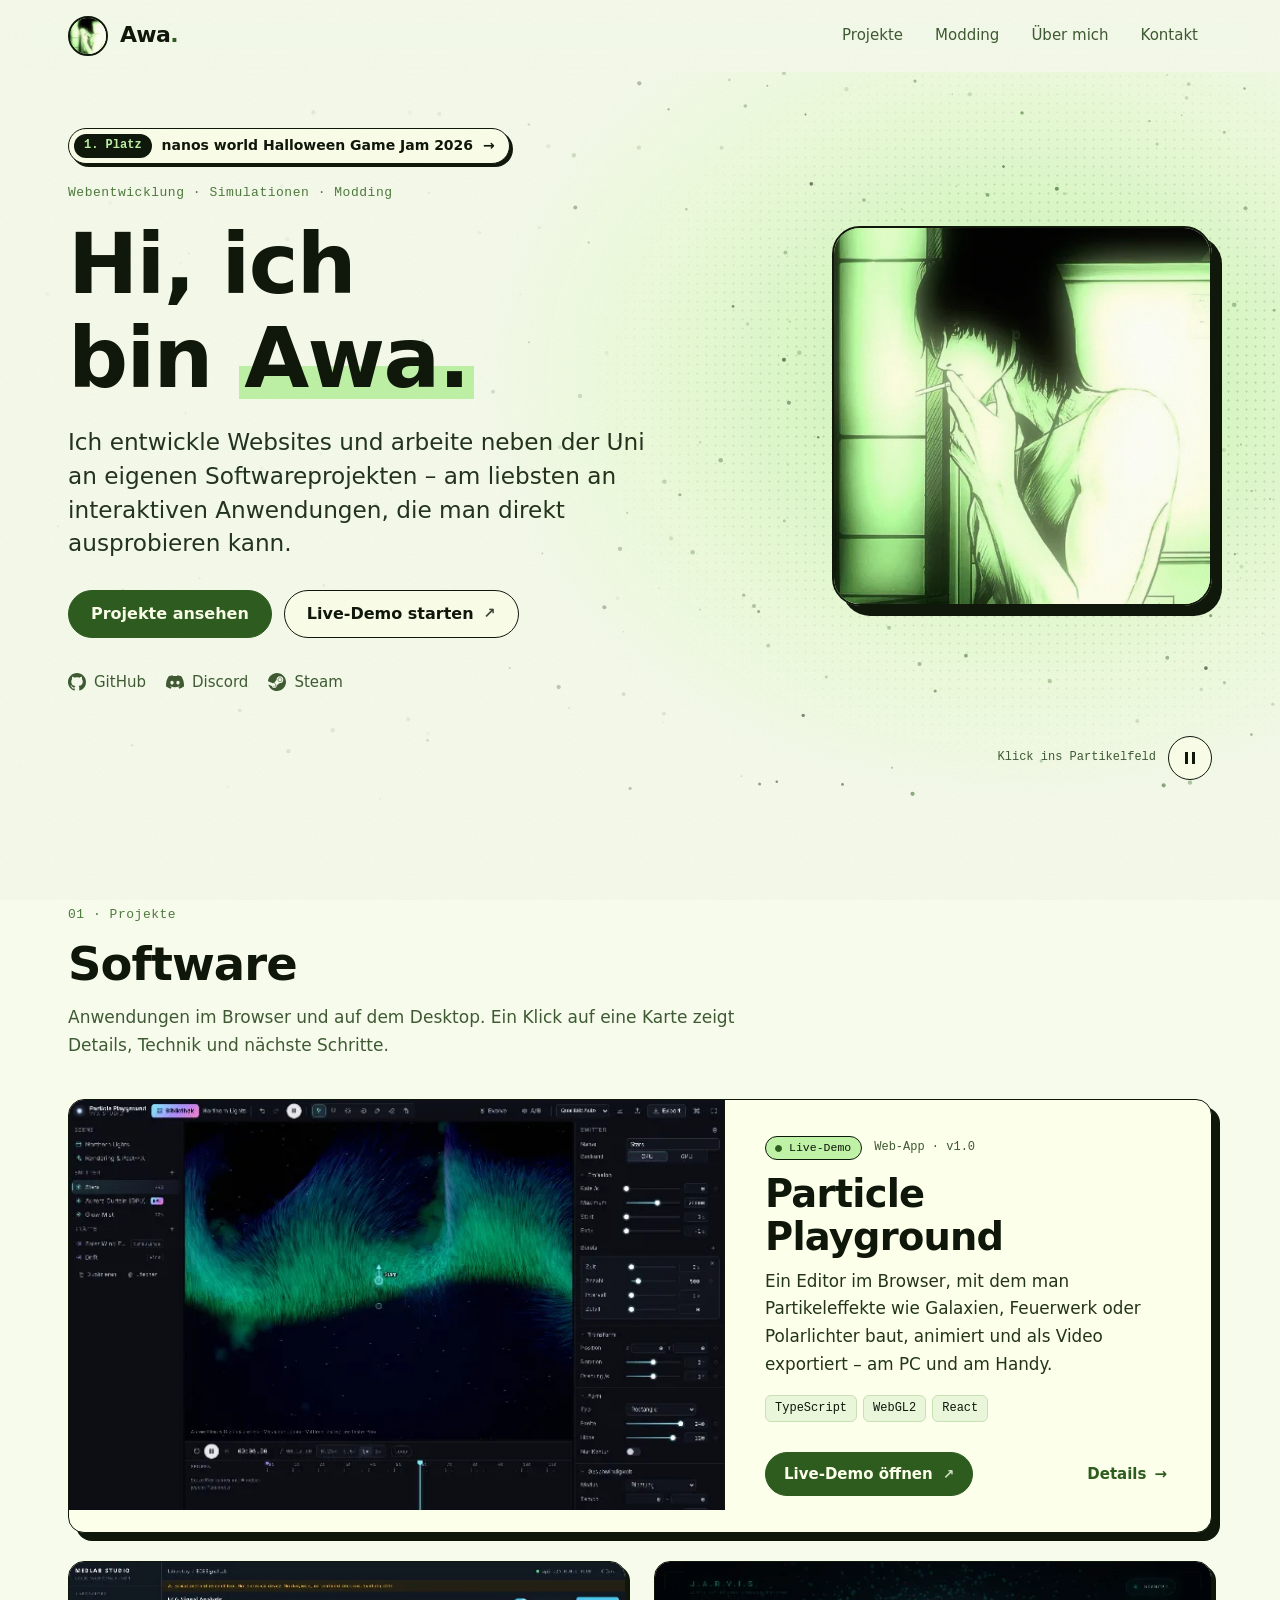
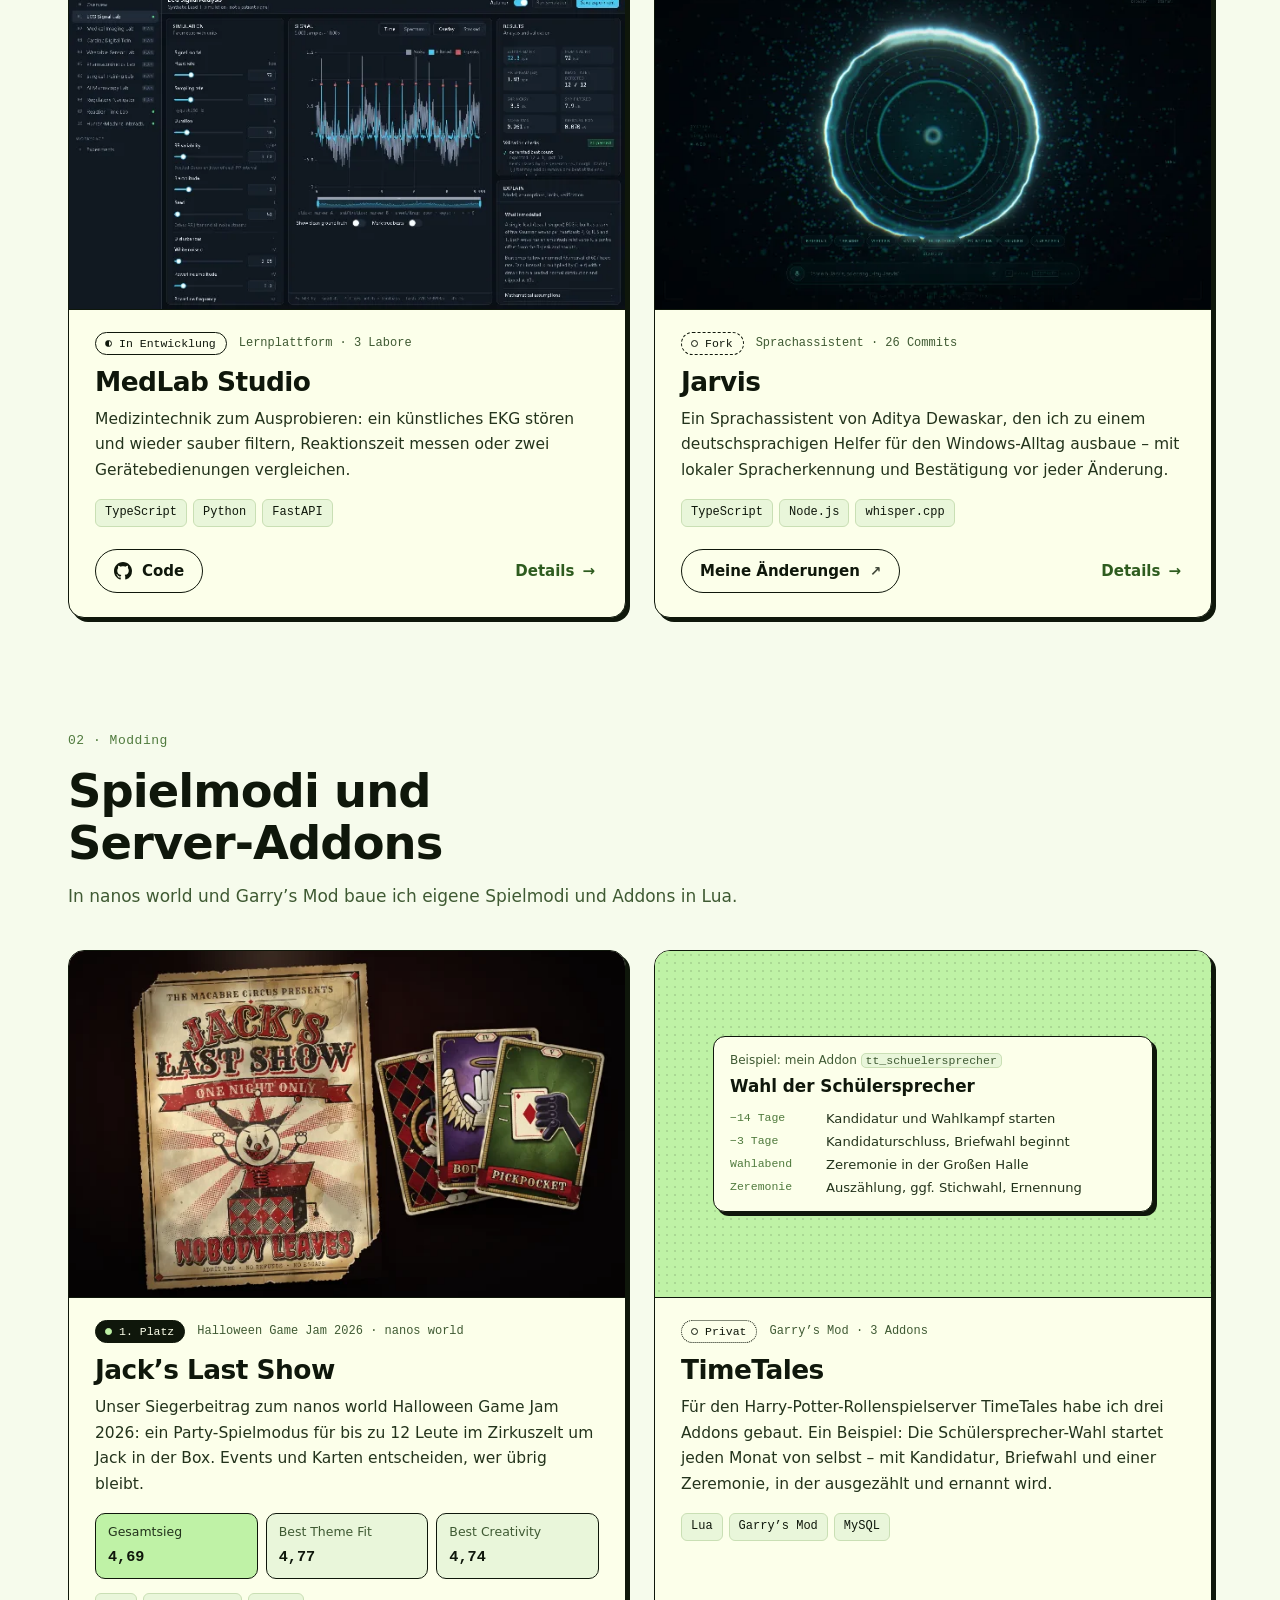
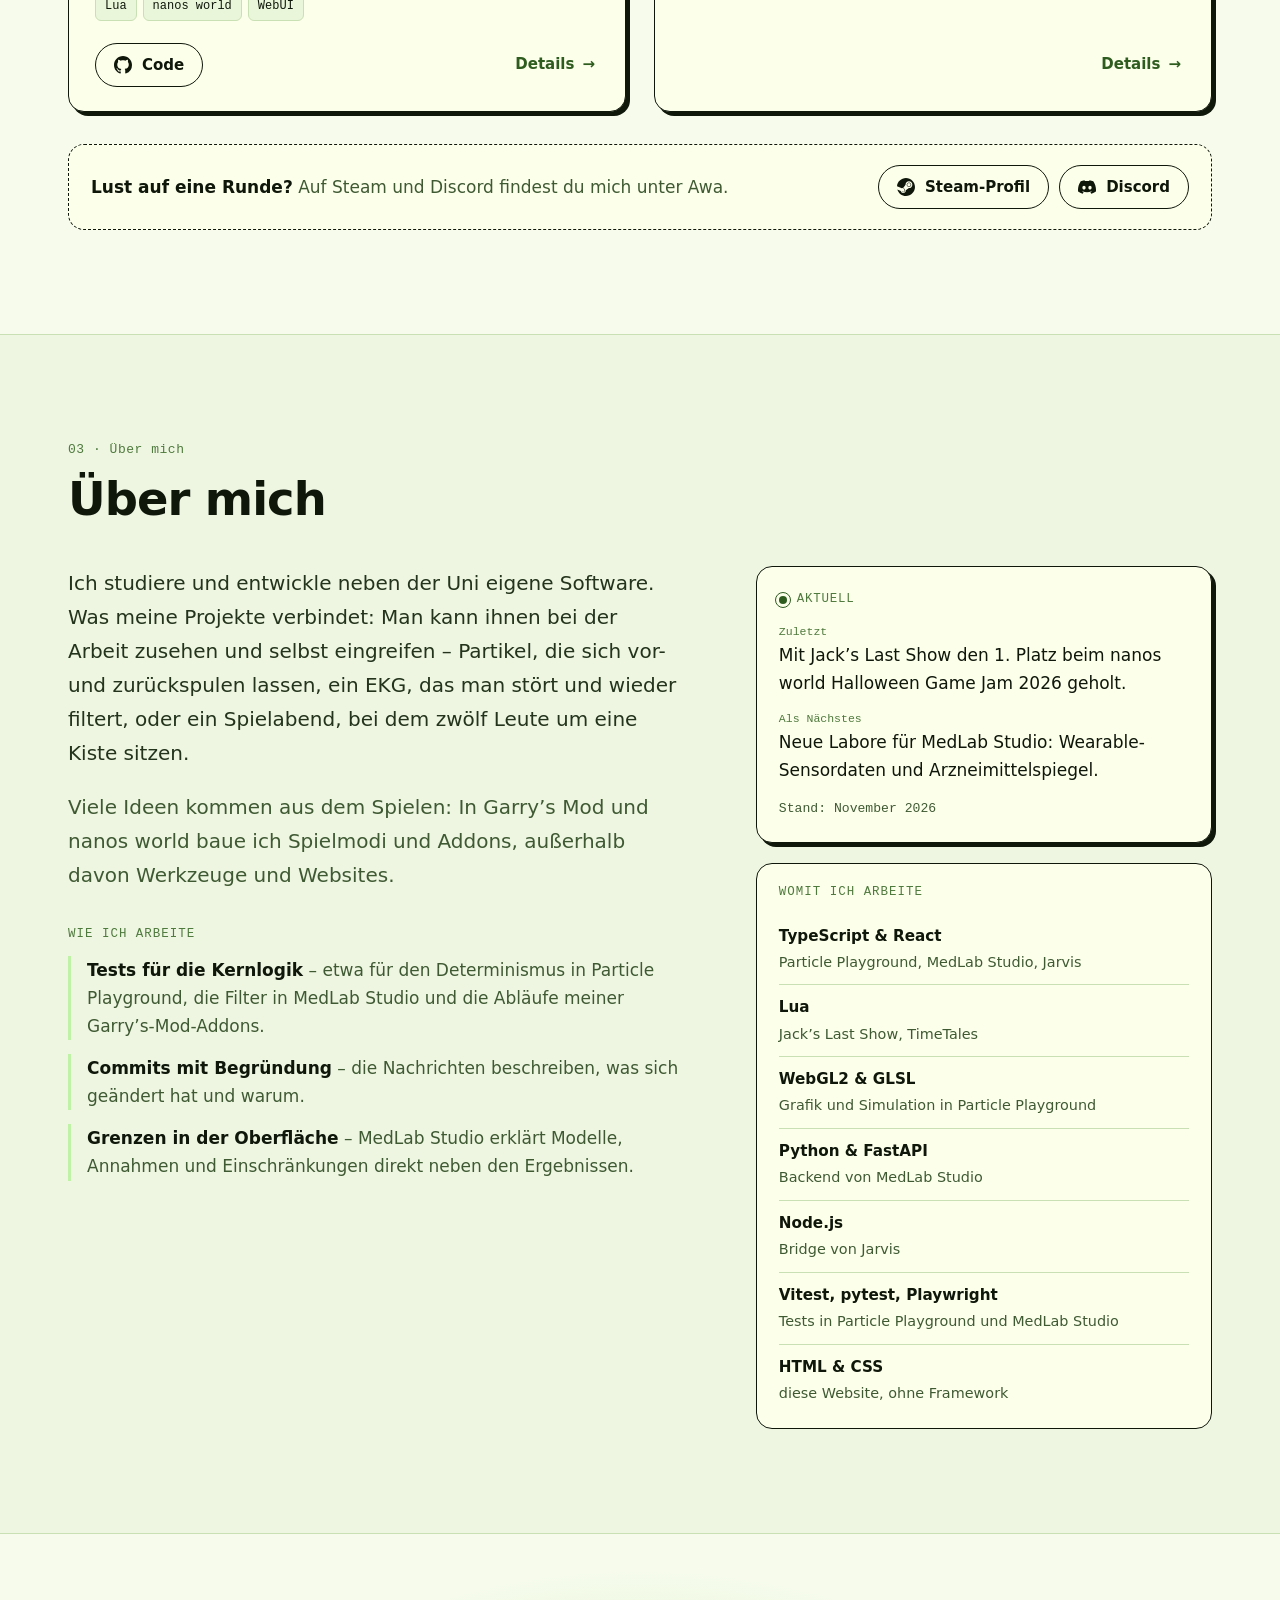
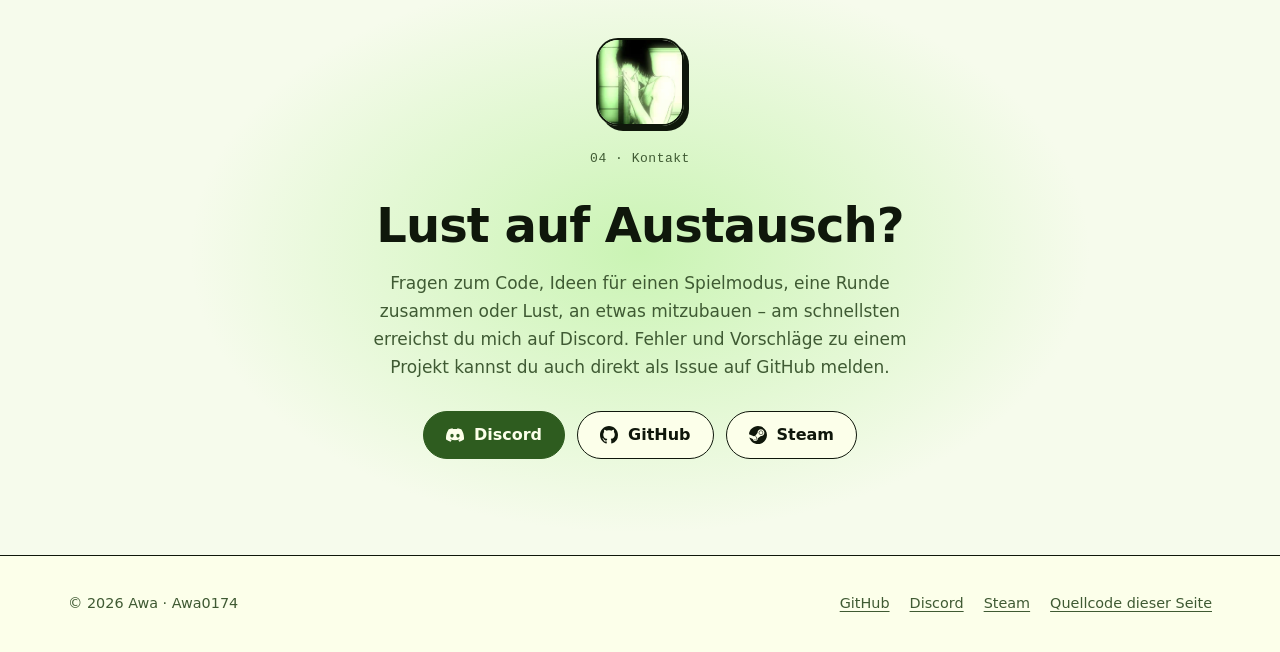
==== commit f38ddef3: "Portfolio: 1. Platz beim nanos world Halloween Game Jam 2026 - Hinweis über der Überschrift im Hero," ====
--- a/index.html
+++ b/index.html
@@ -4,7 +4,7 @@
   <meta charset="utf-8">
   <meta name="viewport" content="width=device-width, initial-scale=1, viewport-fit=cover">
   <title>Awa (Awa0174) – Webentwicklung, Softwareprojekte und Modding</title>
-  <meta name="description" content="Portfolio von Awa (Awa0174): interaktive Anwendungen im Browser, eine eigene Partikel-Engine mit Live-Demo, eine Lernplattform für Medizintechnik und Spielmodi in Lua für nanos world und Garry’s Mod.">
+  <meta name="description" content="Portfolio von Awa (Awa0174): interaktive Anwendungen im Browser, eine eigene Partikel-Engine mit Live-Demo, eine Lernplattform für Medizintechnik und Spielmodi in Lua für nanos world und Garry’s Mod – darunter der Sieger des nanos world Halloween Game Jam 2026.">
   <meta name="theme-color" content="#f6fbec">
   <meta name="color-scheme" content="light">
   <link rel="canonical" href="https://awa0174.github.io/">
@@ -77,6 +77,7 @@
       <canvas class="hero__particles" aria-hidden="true"></canvas>
       <div class="container hero__inner">
         <div class="hero__copy">
+          <a class="hero__award" href="#jacks-last-show"><span class="hero__award-rank">1. Platz</span><span><span class="hero__award-host">nanos world </span>Halloween Game Jam 2026</span><span class="arrow" aria-hidden="true">→</span></a>
           <p class="eyebrow">Webentwicklung · Simulationen · Modding</p>
           <h1 id="hero-title">Hi, ich bin <span class="glow">Awa.</span></h1>
           <p class="hero__lead">Ich entwickle Websites und arbeite neben der Uni an eigenen Softwareprojekten – am liebsten an interaktiven Anwendungen, die man direkt ausprobieren kann.</p>
@@ -285,9 +286,14 @@
                    alt="Plakat „Jack’s Last Show – Nobody Leaves“ mit einem grinsenden Clown im Springteufel-Kasten, daneben drei Spielkarten.">
             </div>
             <div class="card__body">
-              <p class="card__meta"><span class="status status--jam">Game Jam</span><span>nanos world · v0.13</span></p>
+              <p class="card__meta"><span class="status status--jam">1. Platz</span><span>Halloween Game Jam 2026 · nanos world</span></p>
               <h3 class="card__title" id="t-jack">Jack’s Last Show</h3>
-              <p class="card__lead">Ein Party-Spielmodus für bis zu 12 Leute: Alle sitzen im Zirkuszelt um Jack in der Box, Events und Karten entscheiden, wer übrig bleibt.</p>
+              <p class="card__lead">Unser Siegerbeitrag zum nanos world Halloween Game Jam 2026: ein Party-Spielmodus für bis zu 12 Leute im Zirkuszelt um Jack in der Box. Events und Karten entscheiden, wer übrig bleibt.</p>
+              <ul class="awards" aria-label="Wertungen beim Game Jam">
+                <li class="awards__top"><span>Gesamtsieg</span><strong>4,69</strong></li>
+                <li><span>Best Theme Fit</span><strong>4,77</strong></li>
+                <li><span>Best Creativity</span><strong>4,74</strong></li>
+              </ul>
               <ul class="tags" aria-label="Technologien"><li>Lua</li><li>nanos world</li><li>WebUI</li></ul>
               <div class="card__actions">
                 <a class="btn btn--ghost btn--sm" href="https://github.com/Awa0174/NanosworldgameJam"><svg class="icon" aria-hidden="true"><use href="#i-github"/></svg>Code</a>
@@ -302,6 +308,8 @@
                   <a class="btn btn--ghost btn--sm" href="https://github.com/Awa0174/NanosworldgameJam"><svg class="icon" aria-hidden="true"><use href="#i-github"/></svg>Code</a>
                   <a class="btn btn--ghost btn--sm" href="https://github.com/Awa0174/NanosworldgameJam#installation-auf-dem-server">Auf eigenem Server spielen<span class="arrow" aria-hidden="true">↗</span></a>
                 </div>
+                <h4>Auszeichnung</h4>
+                <p>Beim nanos world Halloween Game Jam 2026 haben wir als Team TimeTales mit diesem Spielmodus (eingereicht als „Death in the Box“) den <strong>1. Platz</strong> geholt: 4,69 in der Gesamtwertung nach dem öffentlichen Playtest-Wochenende. Dazu kamen die Sonderpreise <strong>Best Theme Fit</strong> (4,77) und <strong>Best Creativity</strong> (4,74). Die Ergebnisse wurden am 4. November 2026 verkündet.</p>
                 <h4>So läuft eine Show</h4>
                 <p>Ein Server fasst 12 Spieler. Es gibt zwei Zirkuszelte mit je 8 Plätzen; freie Plätze besetzen Bots. Wer später dazukommt, übernimmt zur nächsten Runde einen Bot-Platz. Eine Show dauert etwa fünf Minuten – mit acht Events, Spielkarten, einem Duell als Finale und 94 vertonten Sätzen von Jack (Piper TTS). Wer allein joint, spielt nach 20 Sekunden mit Bots.</p>
                 <h4>Ein gelöster Fehler</h4>
@@ -393,10 +401,10 @@
             <aside class="now reveal" aria-labelledby="now-title">
               <p class="now__label"><span class="pulse" aria-hidden="true"></span><span id="now-title">Aktuell</span></p>
               <ul class="now__list">
-                <li><span>Zuletzt</span> Den Particle-Playground-Editor fürs Handy umgebaut.</li>
+                <li><span>Zuletzt</span> Mit Jack’s Last Show den 1. Platz beim nanos world Halloween Game Jam 2026 geholt.</li>
                 <li><span>Als Nächstes</span> Neue Labore für MedLab Studio: Wearable-Sensordaten und Arzneimittelspiegel.</li>
               </ul>
-              <p class="now__date">Stand: <time datetime="2026-10">Oktober 2026</time></p>
+              <p class="now__date">Stand: <time datetime="2026-11">November 2026</time></p>
             </aside>
 
             <div class="stack reveal" aria-labelledby="stack-title">
--- a/css/style.css
+++ b/css/style.css
@@ -426,6 +426,35 @@
   color: var(--ink-soft);
 }
 
+/* Hinweis auf den Game-Jam-Sieg über der Überschrift */
+.hero__award {
+  display: inline-flex;
+  align-items: center;
+  gap: 10px;
+  max-width: 100%;
+  margin-bottom: 18px;
+  padding: 5px 14px 5px 5px;
+  border: 1.5px solid var(--ink);
+  border-radius: 999px;
+  background: var(--card);
+  box-shadow: 3px 3px 0 var(--ink);
+  color: var(--ink);
+  font-size: 0.875rem;
+  font-weight: 600;
+  text-decoration: none;
+  transition: transform 0.15s var(--ease), box-shadow 0.15s var(--ease);
+}
+@media (max-width: 479px) { .hero__award-host { display: none; } }
+.hero__award:hover { transform: translate(-1px, -1px); box-shadow: 4px 4px 0 var(--ink); }
+.hero__award-rank {
+  padding: 2px 10px;
+  border-radius: 999px;
+  background: var(--ink);
+  color: var(--highlight);
+  font-family: var(--font-mono);
+  font-size: 0.75rem;
+}
+
 .hero__actions {
   display: flex;
   flex-wrap: wrap;
@@ -724,6 +753,29 @@
   color: var(--ink);
 }
 
+/* Wertungen beim Game Jam (Jack's Last Show) */
+.awards {
+  list-style: none;
+  margin: 0 0 14px;
+  padding: 0;
+  display: grid;
+  grid-template-columns: repeat(3, minmax(0, 1fr));
+  gap: 8px;
+}
+.awards li {
+  display: flex;
+  flex-direction: column;
+  gap: 2px;
+  padding: 8px 12px;
+  border: 1.5px solid var(--ink);
+  border-radius: var(--radius-sm);
+  background: var(--card-2);
+}
+.awards span { font-size: 0.78rem; color: var(--muted); }
+.awards strong { font-family: var(--font-mono); font-size: 0.95rem; font-weight: 600; color: var(--ink); }
+.awards .awards__top { background: var(--highlight); }
+.awards .awards__top span { color: var(--ink-soft); }
+
 /* Beispiel statt Screenshot (TimeTales) */
 .card__media--example {
   display: grid;
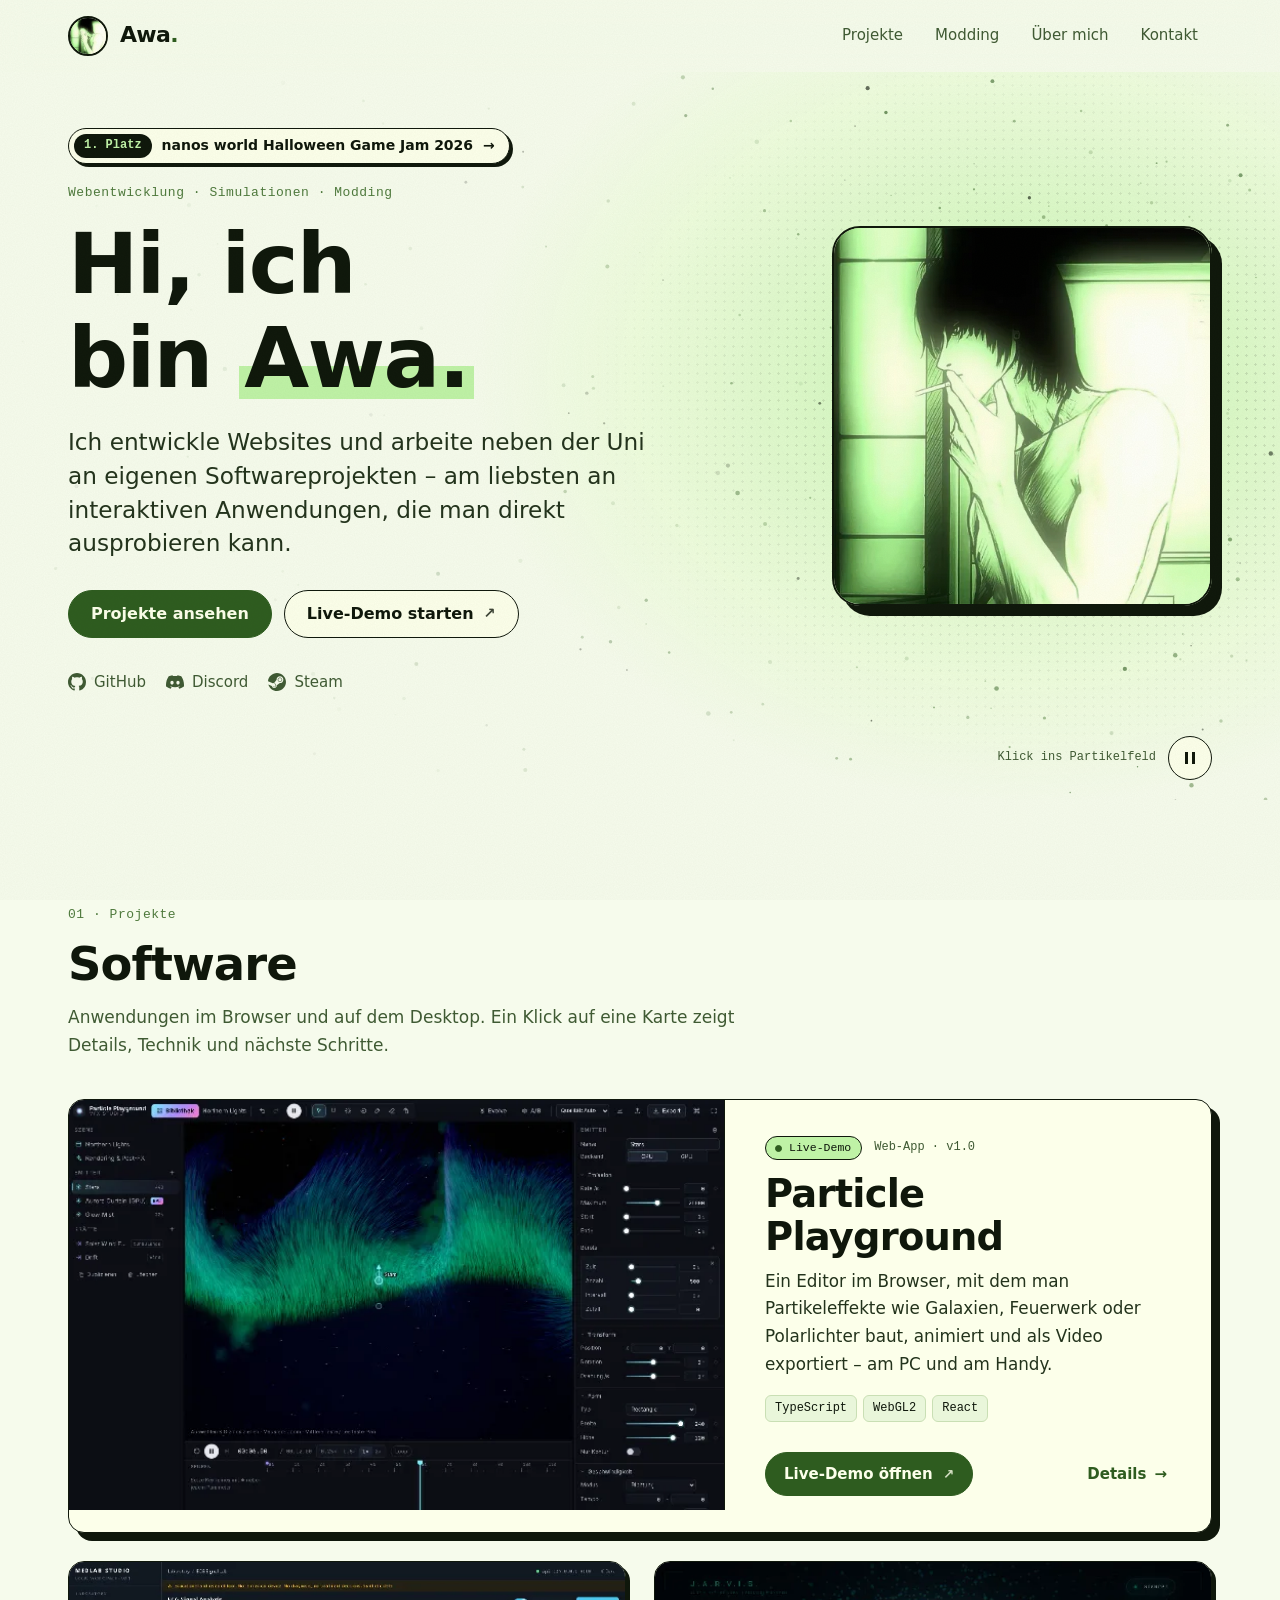
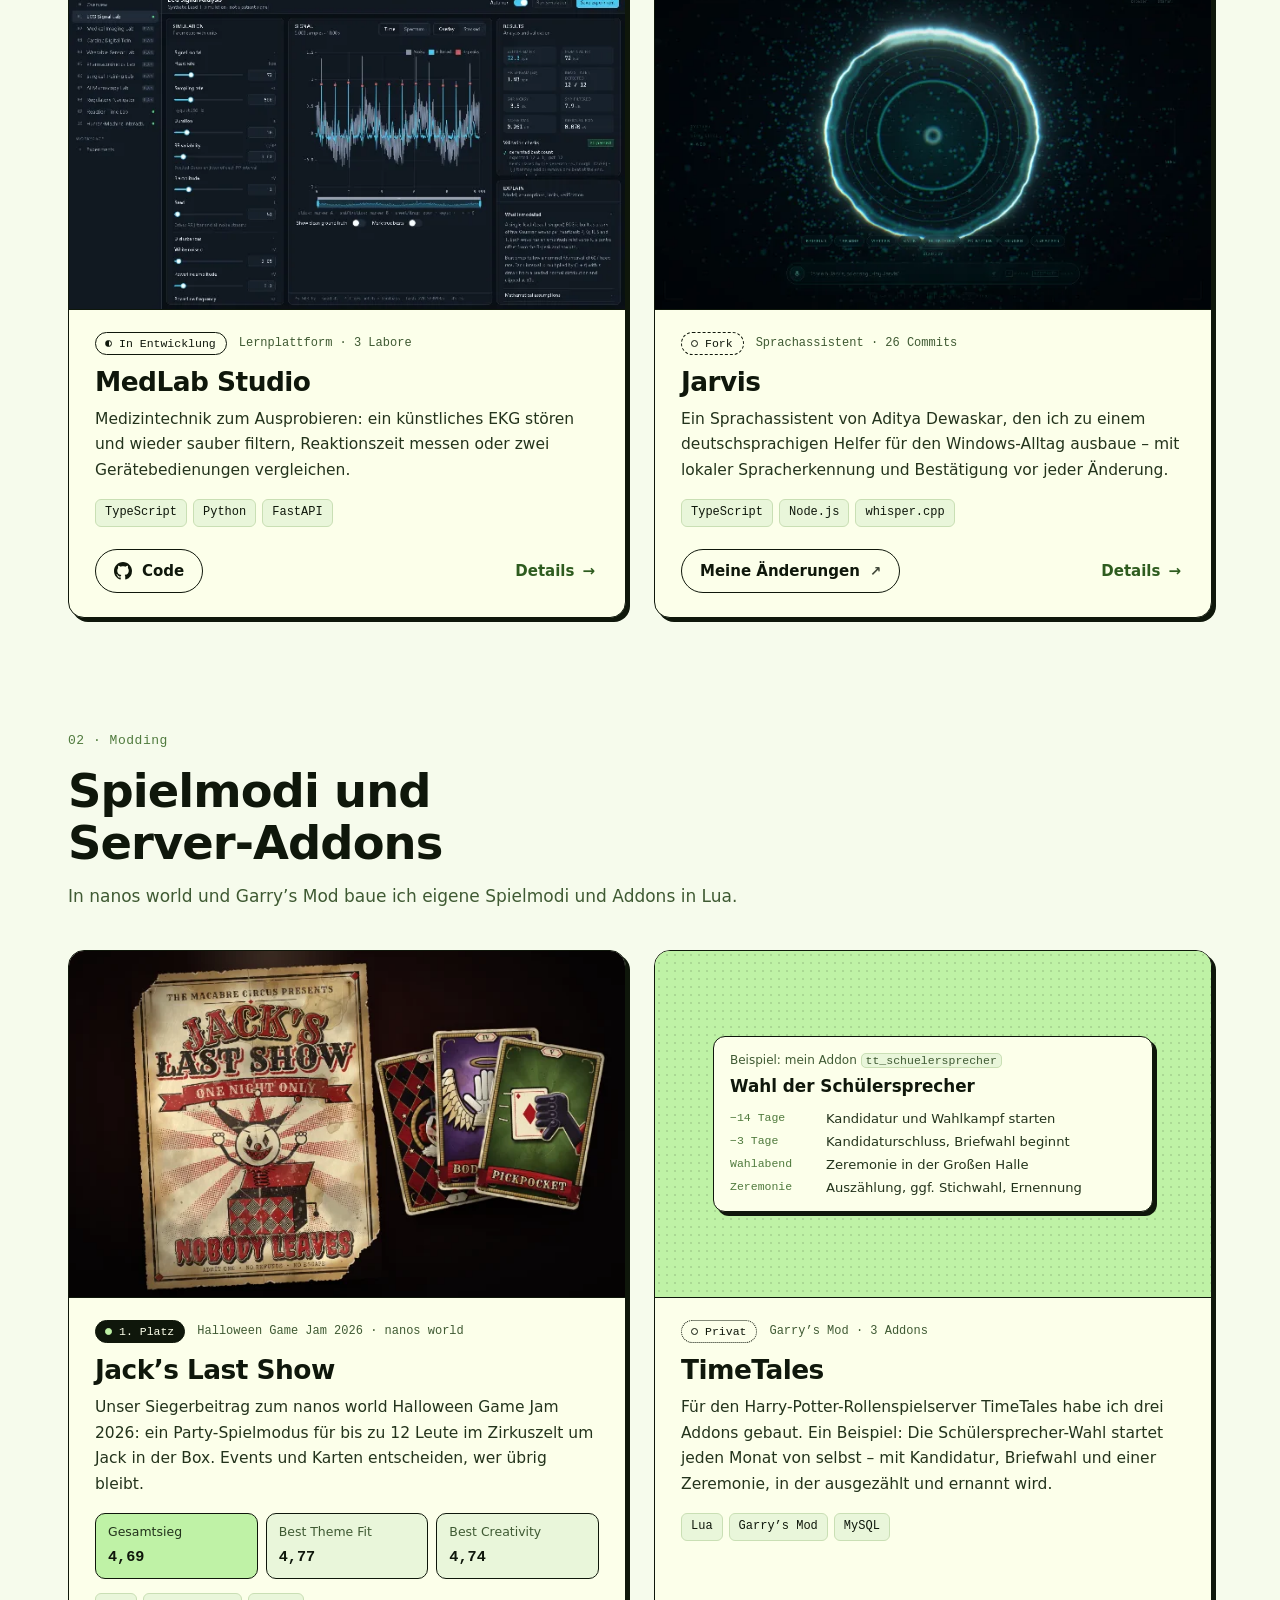
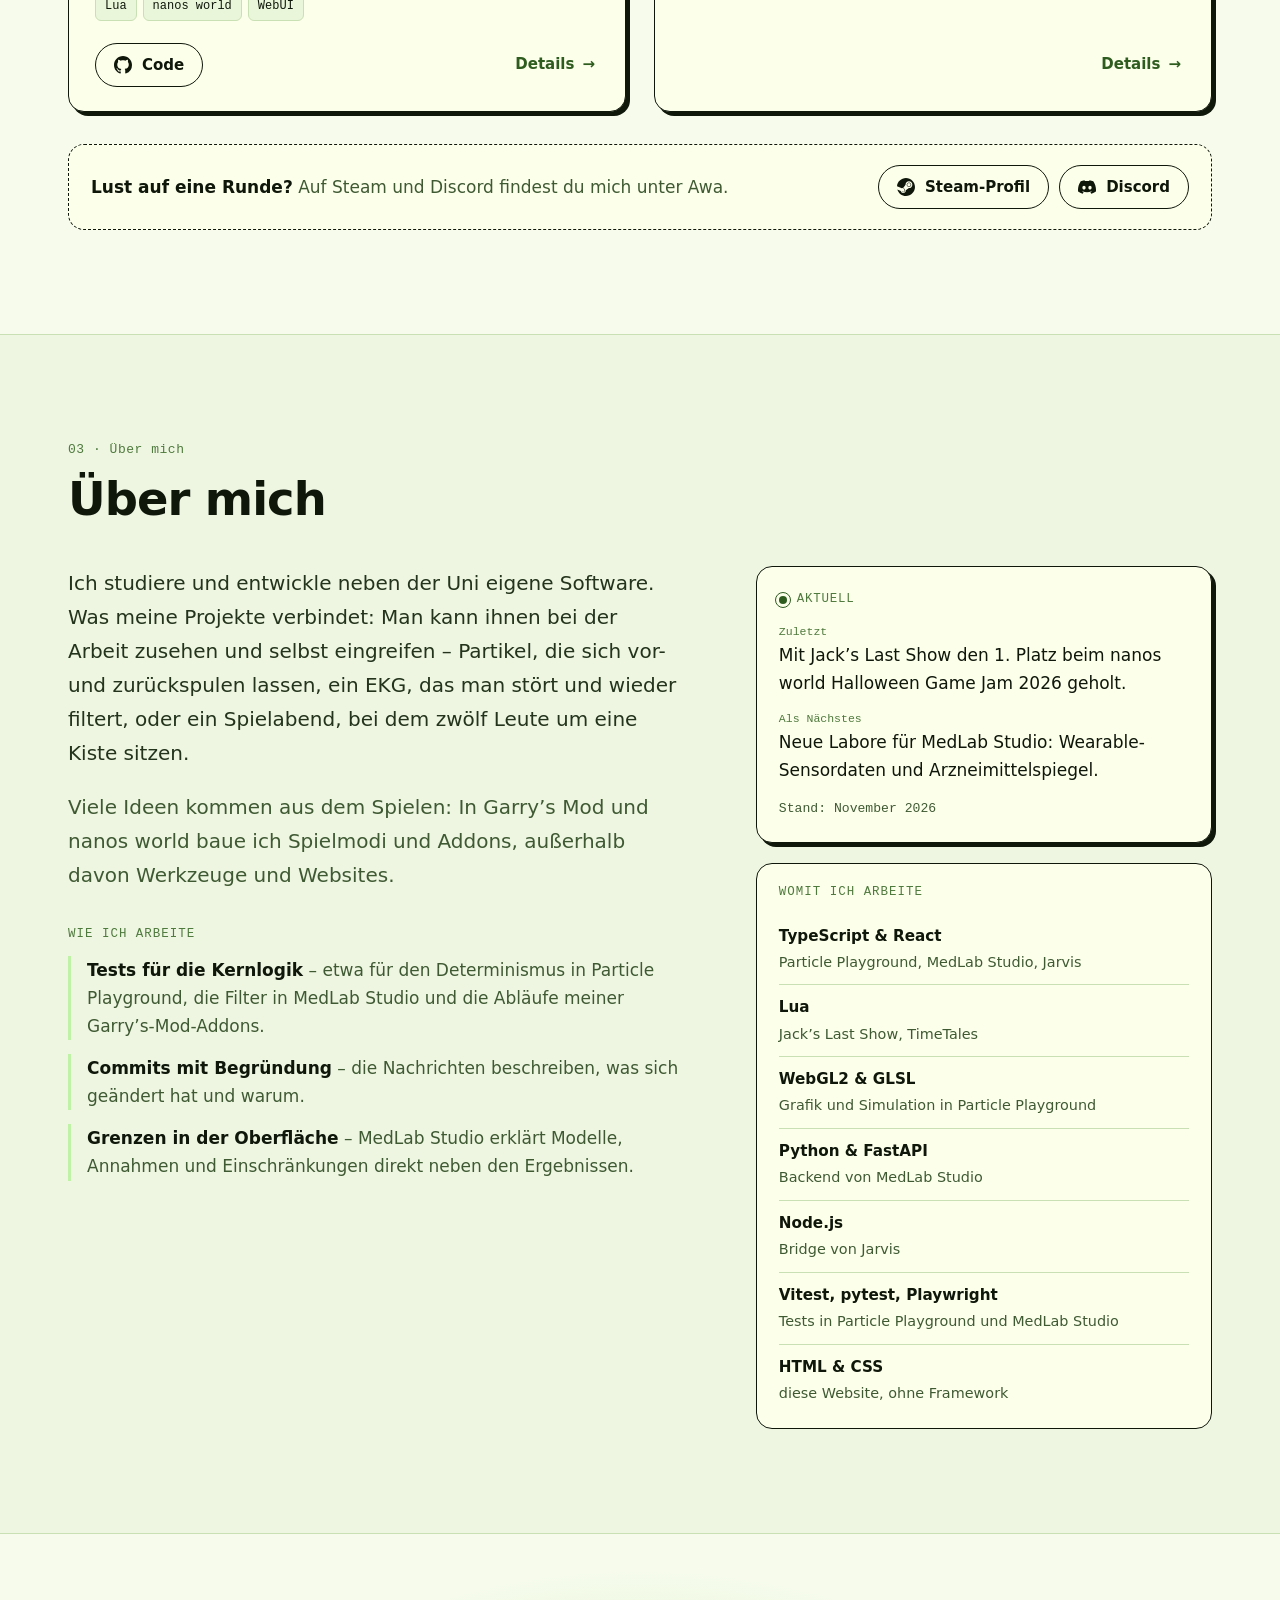
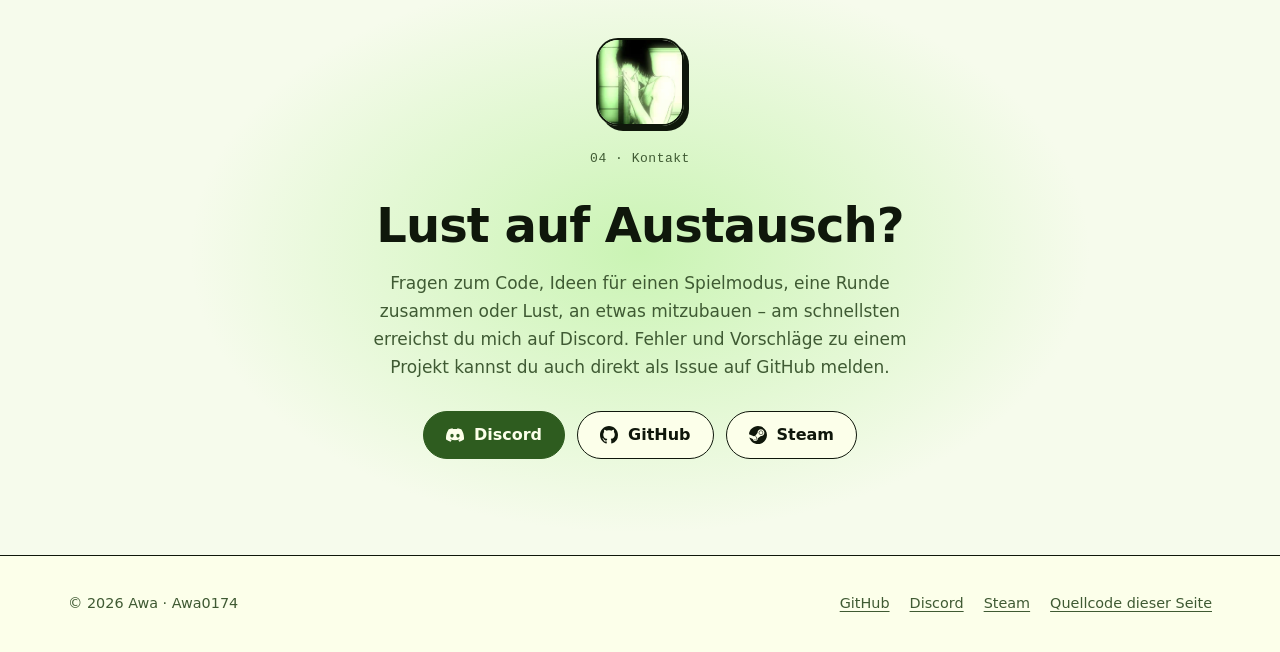
==== commit d94b6ff3: "Auszeichnung auf die Jam-Seite von nanos world verlinken Co-Authored-By: Claude Opus 5.5 <noreply@an" ====
--- a/index.html
+++ b/index.html
@@ -307,9 +307,10 @@
                 <div class="detail__links">
                   <a class="btn btn--ghost btn--sm" href="https://github.com/Awa0174/NanosworldgameJam"><svg class="icon" aria-hidden="true"><use href="#i-github"/></svg>Code</a>
                   <a class="btn btn--ghost btn--sm" href="https://github.com/Awa0174/NanosworldgameJam#installation-auf-dem-server">Auf eigenem Server spielen<span class="arrow" aria-hidden="true">↗</span></a>
+                  <a class="btn btn--ghost btn--sm" href="https://nanos-world.com/game-jams/halloween-2026">Ergebnisse des Game Jams<span class="arrow" aria-hidden="true">↗</span></a>
                 </div>
                 <h4>Auszeichnung</h4>
-                <p>Beim nanos world Halloween Game Jam 2026 haben wir als Team TimeTales mit diesem Spielmodus (eingereicht als „Death in the Box“) den <strong>1. Platz</strong> geholt: 4,69 in der Gesamtwertung nach dem öffentlichen Playtest-Wochenende. Dazu kamen die Sonderpreise <strong>Best Theme Fit</strong> (4,77) und <strong>Best Creativity</strong> (4,74). Die Ergebnisse wurden am 4. November 2026 verkündet.</p>
+                <p>Beim nanos world Halloween Game Jam 2026 haben wir als Team TimeTales mit diesem Spielmodus (eingereicht als „Death in the Box“) den <strong>1. Platz</strong> geholt: 4,69 in der Gesamtwertung nach dem öffentlichen Playtest-Wochenende. Dazu kamen die Sonderpreise <strong>Best Theme Fit</strong> (4,77) und <strong>Best Creativity</strong> (4,74). Die Ergebnisse wurden am 4. November 2026 <a href="https://nanos-world.com/game-jams/halloween-2026">auf der Jam-Seite</a> verkündet.</p>
                 <h4>So läuft eine Show</h4>
                 <p>Ein Server fasst 12 Spieler. Es gibt zwei Zirkuszelte mit je 8 Plätzen; freie Plätze besetzen Bots. Wer später dazukommt, übernimmt zur nächsten Runde einen Bot-Platz. Eine Show dauert etwa fünf Minuten – mit acht Events, Spielkarten, einem Duell als Finale und 94 vertonten Sätzen von Jack (Piper TTS). Wer allein joint, spielt nach 20 Sekunden mit Bots.</p>
                 <h4>Ein gelöster Fehler</h4>
